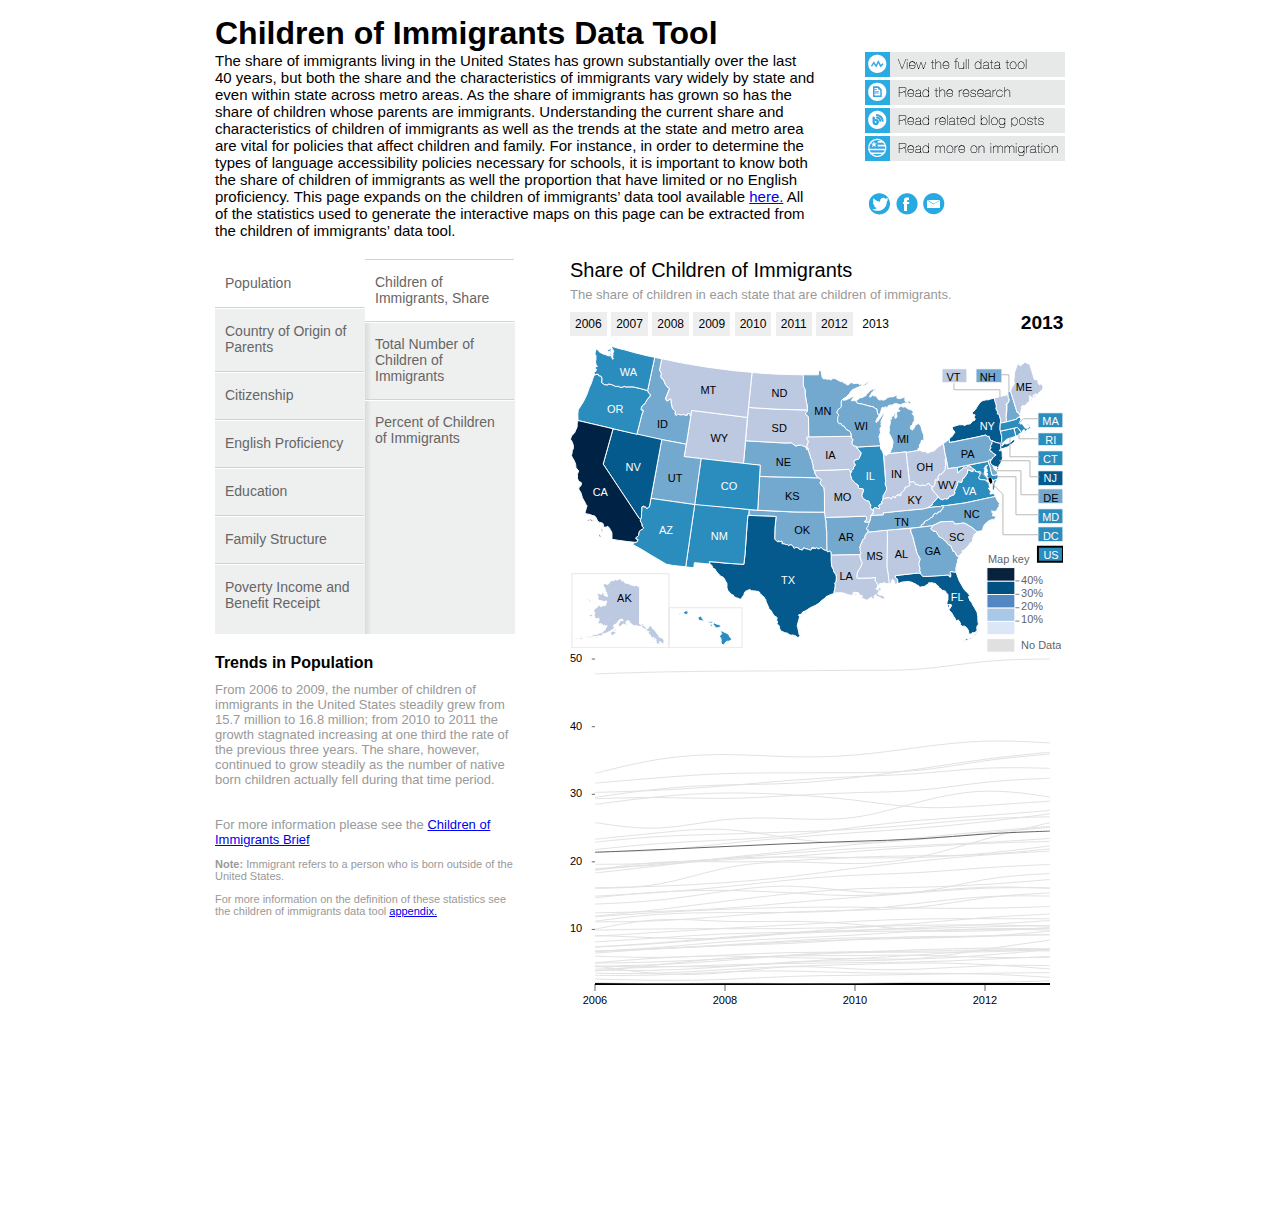
==== coi.html @ 021b53f9 "initial data update to 2013" ====
<!doctype html>
<html class="no-js" lang="en">
<head>
<meta http-equiv="X-UA-Compatible" content="IE=edge,chrome=1">
<meta charset="utf-8">
    <title>Children of Immigrants Interactive Feature </title>
	<link rel="stylesheet" type="text/css" href="coi.css" />
    <link href="map.css" rel="stylesheet" type="text/css" />

    <script type="text/javascript" src="jquery-1.4.4.min.js"></script>
	<script type="text/javascript" src="d3.js?1.29.1"></script>
	<script type="text/javascript" src="d3.time.js?1.29.1"></script>
	<script type="text/javascript" src="d3.csv.js?1.29.1"></script>
	<script type="text/javascript" src="data.js"></script>
    <script type="text/javascript">
    </script>
    
   <meta name="twitter:card" content="summary">
    <meta name="twitter:site" content="@urbaninstitute">
    <meta name="twitter:creator" content="@urbaninstitute">
    <meta name="twitter:title" content="Children of Immigrants Data Tool">
    <meta name="twitter:description" content="The share of immigrants living in the United States has grown substantially over the last 40 years, but both the share and the characteristics of immigrants vary widely by state and even within state across metro areas. ">
    
    <meta property="og:title" content="Children of Immigrants Data Tool" /> 
    <meta property="og:description" content="The share of immigrants living in the United States has grown substantially over the last 40 years, but both the share and the characteristics of immigrants vary widely by state and even within state across metro areas. " />  
    <meta property="og:url" content="http://datatools.urban.org/features/childrenOfImmigrants/chart/coi.html">
    
  </head>
<body>
<div id="chartPopup" class="popup">
	<table id="popupTable" width="150" border="0" style="border-collapse:collapse;">
  <tr>
    <th width="120" align="left"  valign="bottom" id="currentChartState" scope="col">Massachusets</th>
    <th align="right" valign="bottom"  scope="col"></th>
  </tr>
  <tr>
    <td width="120" align="left" valign="bottom">2006</td>
    <td align="right" id="value06" valign="bottom"><strong></strong></td>
  </tr>
  <tr>
    <td width="120" align="left" valign="bottom">2007</td>
    <td align="right" id="value07" valign="bottom"><strong></strong></td>
  </tr>
  <tr>
    <td width="120" align="left" valign="bottom">2008</td>
    <td align="right" id="value08" valign="bottom"><strong></strong></td>
  </tr>
  <tr>
    <td width="120" align="left" valign="bottom">2009</td>
    <td align="right" id="value09" valign="bottom"><strong></strong></td>
  </tr>
  <tr>
    <td width="120" align="left" valign="bottom">2010</td>
    <td align="right" id="value10" valign="bottom"><strong></strong></td>
  </tr>
  <tr>
    <td width="120" align="left" valign="bottom">2011</td>
    <td align="right" id="value11" valign="bottom"><strong></strong></td>
  </tr>
        <tr>
    <td width="120" align="left" valign="bottom">2012</td>
    <td align="right" id="value12" valign="bottom"><strong></strong></td>
  </tr>
        <tr>
    <td width="120" align="left" valign="bottom">2013</td>
    <td align="right" id="value13" valign="bottom"><strong></strong></td>
  </tr>
</table>
</div>

<div id="mapPopup" class="popup">
	<table id="popupTable" width="150" border="0" style="border-collapse:collapse;">
  <tr>
    <th width="120" align="left"  valign="bottom" id="currentState" scope="col">Massachusets</th>
    <th align="right" valign="bottom" id="currentYear" scope="col">2007</th>
  </tr>
  <tr>
    <td width="120" align="left" id="currentVar" valign="bottom">Share of children of immigrants who are not citizens</td>
    <td align="right" id="currentValue" valign="bottom"><strong>33%</strong></td>
  </tr>
</table>
</div>
<div id="main-wrapper">
    <div id="content">
<!--<a href="http://www.urban.org" target="_blank"><img src="banner.png" width="850" height="95" style="margin:auto 0;"></a>-->
        <h1 >Children of Immigrants Data Tool</h1>
        
        <div id="links">
          <a href="http://datatool.urban.org/charts/datatool/pages.cfm" target="_blank"><div id="viewFull"></div></a>
          <a href="http://www.urban.org/publications/413113.html" target="_blank"><div id="readResearch"></div></a>
            <a href="http://blog.metrotrends.org/tag/immigration/" target="_blank"><div id="readBlogs"></div></a>
          <a href="http://www.urban.org/immigrants/index.cfm?gclid=CILulN3Vz6YCFUeW7QodL3t5Gw" target="_blank"><div id="moreImmigration"></div></a>
        
        <div id="socialShares">
        <table>
        <tr>
        <td width="25px"><a href="http://ctt.ec/eM1cj" target="_blank"><div id="tweetThis"></div></a></td>
        <td width="25px"><a href="https://www.facebook.com/sharer/sharer.php?u=http://urbn.is/1iSnXEf" target="_blank"><div id="facebookThis"></div></a></td>
        <td width="25px"-><a href="mailto:%20?Subject=New Urban Institute research&Body=Hi! I thought you'd be interested in this new feature from the Urban Institute: “Children of Immigrants Data Tool” http://datatools.urban.org/features/childrenOfImmigrants/chart/coi.html#" target="_blank"><div id="emailThis"></div></a></td>
        </tr>
        </table>
    </div>
        
        
        </div>
       
        <div id="textIntro">The share of immigrants living in the United States has grown substantially over the last 40 years, but both the share and the characteristics of immigrants vary widely by state and even within state across metro areas.  As the share of immigrants has grown so has the share of children whose parents are immigrants.  Understanding the current share and characteristics of children of immigrants as well as the trends at the state and metro area are vital for policies that affect children and family.  For instance, in order to determine the types of language accessibility policies necessary for schools, it is important to know both the share of children of immigrants as well the proportion that have limited or no English proficiency.
This page expands on the children of immigrants’ data tool available <a href="http://datatool.urban.org/charts/datatool/pages.cfm" target="_blank"> here.</a> All of the statistics used to generate the interactive maps on this page can be extracted from the children of immigrants’ data tool. 

        </div>

<div id="coi">


<div id="key">

<?xml version="1.0" encoding="utf-8"?>

<!-- Generator: Adobe Illustrator 15.1.0, SVG Export Plug-In . SVG Version: 6.00 Build 0)  -->

<!DOCTYPE svg PUBLIC "-//W3C//DTD SVG 1.1//EN" "http://www.w3.org/Graphics/SVG/1.1/DTD/svg11.dtd">

<svg version="1.1" id="Layer_1" xmlns="http://www.w3.org/2000/svg" xmlns:xlink="http://www.w3.org/1999/xlink" x="0px" y="0px"

	 width="81.167px" height="119.5px" viewBox="0 0 81.167 119.5" enable-background="new 0 0 81.167 119.5" xml:space="preserve">

<g>

	<g>

		<rect x="6.917" y="89.634" fill="#e0e0e0" stroke="#FFFFFF" stroke-miterlimit="10" width="27.971" height="13.525"/>

		<rect x="6.917" y="72.223" fill="#DBE7F6" stroke="#FFFFFF" stroke-miterlimit="10" width="27.971" height="13.525"/>

		<rect x="6.919" y="58.812" fill="#A9C7E6" stroke="#FFFFFF" stroke-miterlimit="10" width="27.969" height="13.525"/>

		<rect x="6.917" y="45.403" fill="#5287C2" stroke="#FFFFFF" stroke-miterlimit="10" width="27.971" height="13.523"/>

		<rect x="6.919" y="31.993" fill="#005181" stroke="#FFFFFF" stroke-miterlimit="10" width="27.969" height="13.524"/>

		<rect x="6.917" y="18.584" fill="#08223D" stroke="#FFFFFF" stroke-miterlimit="10" width="27.973" height="13.524"/>

		<text id="noData" transform="matrix(1 0 0 1 41.0801 100.1612)" fill="#636467" font-family="'ArialMT'" font-size="11">No Data</text>

		<text id="bucket1-2" transform="matrix(1 0 0 1 41.0801 74.1133)" fill="#636467" font-family="'ArialMT'" font-size="11">10%</text>

		<text id="bucket2-3" transform="matrix(1 0 0 1 41.0801 61.0654)" fill="#636467" font-family="'ArialMT'" font-size="11">20%</text>

		<text id="bucket3-4" transform="matrix(1 0 0 1 41.0801 48.0176)" fill="#636467" font-family="'ArialMT'" font-size="11">30%</text>

		<text id="bucket4-5" transform="matrix(1 0 0 1 41.0801 34.9707)" fill="#636467" font-family="'ArialMT'" font-size="11">40%</text>

	</g>

	<line fill="none" stroke="#BABABA" stroke-width="0.5" x1="35.364" y1="31.928" x2="39.397" y2="31.928"/>

	<line fill="none" stroke="#BABABA" stroke-width="0.5" x1="35.364" y1="45.325" x2="39.397" y2="45.325"/>

	<line fill="none" stroke="#BABABA" stroke-width="0.5" x1="35.364" y1="58.723" x2="39.397" y2="58.723"/>

	<line fill="none" stroke="#BABABA" stroke-width="0.5" x1="35.364" y1="72.12" x2="39.397" y2="72.12"/>

	<text transform="matrix(1 0 0 1 7.917 13.75)" fill="#636467" font-family="'ArialMT'" font-size="11">Map key</text>

</g>

</svg>
</div><!-- @end key -->


<div id="leftNav">
</div>

<div id="rightNav">

</div>

<div id="map">
<div id="explainerHead">
	Share of Children of Immigrants
</div>
<div id="explainerText">
	The share of children in each state that are children of immigrants.
</div>
<div id="buttons">
<button type="button" class="years" id="2006">2006</button>
<button type="button" class="years" id="2007">2007</button>
<button type="button" class="years" id="2008">2008</button>
<button type="button" class="years" id="2009">2009</button>
<button type="button" class="years" id="2010">2010</button>
<button type="button" class="years" id="2011">2011</button>
<button type="button" class="years" id="2012">2012</button>
<button type="button" class="years" id="2013">2013</button>

<div id="thisYearText">2006</div>

<!--<button type="button" id="play">Play</button>
<button type="button" id="stop">Stop</button>-->
</div>


<?xml version="1.0" encoding="utf-8"?>

<!-- Generator: Adobe Illustrator 15.1.0, SVG Export Plug-In . SVG Version: 6.00 Build 0)  -->

<!DOCTYPE svg PUBLIC "-//W3C//DTD SVG 1.1//EN" "http://www.w3.org/Graphics/SVG/1.1/DTD/svg11.dtd">

<svg version="1.1"

	 id="svg2" inkscape:output_extension="org.inkscape.output.svg.inkscape" sodipodi:version="0.32" inkscape:version="0.46" sodipodi:docname="United States WIP.svg" xmlns:rdf="http://www.w3.org/1999/02/22-rdf-syntax-ns#" xmlns:inkscape="http://www.inkscape.org/namespaces/inkscape" xmlns:svg="http://www.w3.org/2000/svg" xmlns:sodipodi="http://sodipodi.sourceforge.net/DTD/sodipodi-0.dtd" xmlns:cc="http://creativecommons.org/ns#" xmlns:dc="http://purl.org/dc/elements/1.1/"

	 xmlns="http://www.w3.org/2000/svg" xmlns:xlink="http://www.w3.org/1999/xlink" x="0px" y="0px" width="493.455px"

	 height="302.255px" viewBox="-2.455 347.745 493.455 302.255" enable-background="new -2.455 347.745 493.455 302.255"

	 xml:space="preserve">

<path id="MD" fill="#D3D3D3" stroke="#FFFFFF" class="state" d="M490.5,525.5h-25v-15h25V525.5z M425.694,478.771l-1.049,2.103l-3.477,1.461

	l-0.71-0.28l-1.691-2.187l-0.844,0.423l-2.028-0.254l-1.351-1.772l0.169-1.774l0.844-0.676l-0.844-0.93l-0.592,1.015l-0.253,0.084

	l-0.169-1.857l1.098-0.507l-0.253-2.872l-0.93-0.169l-0.169-0.592l0.676-1.942l0.761-0.845l-0.254-0.507l-1.014,0.845l-1.013,0.676

	c0,0-0.253,0.761-0.253,1.099c0,0.337-0.76,1.182-0.76,1.182l0.676,0.676l0.084,1.099l-0.676,2.786l1.33,2.873l1.497,1.098v0.93

	l0.529,1.098l-0.623,1.098l-1.156-0.169l-1.633-0.507l-2.267,0.032l-3.079-0.708l-0.771-0.93v-1.097l1.355-1.353l0.612-2.082

	l0.774-1.296l-1.451-1.03l-0.712,1.06l-0.653-0.282l-2.926-0.676v-1.521l-2.086-0.887l-0.6-0.803l-0.995-0.928l-1.513-0.761

	l-0.854-0.591l-0.962,0.254l-1.048,0.76l-1.35,1.097l-1.521,0.169l-0.675-0.338l-0.929,1.352l-0.76,0.761l-1.267,0.321l-1.183,1.368

	l-1.098,1.268l-0.169,0.169l-0.507-2.957l-0.59-2.619l19.567-3.944l7.772-1.475l3.922-0.849l0.672,2.298l1.345,3.233l1.006,4.791

	l0.963,3.616l2.687-0.062l3.139-0.629L425.694,478.771z"/>

<rect id="US" x="465.5" y="548.5" fill="#D3D3D3" stroke="#FFFFFF" class="state" width="25" height="15"/>

<defs>

	

	

		<inkscape:perspective  id="perspective64" sodipodi:type="inkscape:persp3d" inkscape:vp_x="0 : 296.5 : 1" inkscape:vp_y="0 : 1000 : 0" inkscape:persp3d-origin="479.5 : 197.66667 : 1" inkscape:vp_z="959 : 296.5 : 1">

		</inkscape:perspective>

</defs>

<path id="HI" fill="#D3D3D3" stroke="#FFFFFF" class="state" d="M106.173,616.5l0.91-1.467l1.062-0.052l0.152,0.229l-0.987,1.29H106.173z

	 M110.952,615.157l2.884,1.214l0.986-0.151l0.759-1.82l-0.304-1.594l-1.972-0.228l-1.896,0.835L110.952,615.157z M125.367,619.861

	l1.745,2.58l1.138-0.152l0.531-0.228l0.683,0.607l1.745-0.077l0.456-0.682l-1.366-0.835l-0.91-1.745l-0.987-1.669l-2.73,1.365

	L125.367,619.861z M134.85,624.034l0.606-0.91l2.201,0.455l0.303-0.228l2.883,0.303l-0.151,0.606l-1.214,0.683l-2.048-0.15

	L134.85,624.034z M137.5,626.461l0.837,1.821l1.405-0.53l0.133-0.76l-0.694-0.986l-1.681-0.15V626.461z M140.615,625.931

	l1.062-1.366l2.2,1.139l2.311,0.53l2.312,1.29v0.911l-1.932,0.834l-2.408,0.455l-1.203-0.682L140.615,625.931z M148.43,633.213

	l0.758-0.606l1.593,0.759l3.565,1.669l1.593,0.985l0.759,1.139l0.911,2.048l1.897,1.215l-0.152,0.606l-1.821,1.518l-1.972,0.683

	l-0.684-0.303l-1.441,0.834l-1.138,1.518l-1.062,1.364l-0.834-0.075l-1.669-1.214l-0.151-2.124l0.304-1.138l-0.759-2.655

	l-0.986-0.835l-0.076-1.213l1.062-0.455l0.986-1.442l0.227-0.455l-0.758-0.834L148.43,633.213z"/>

<path id="AK" fill="#D3D3D3" stroke="#FFFFFF" class="state" d="M67.215,589.099l-0.138,36.591l0.692,0.415l1.317-0.024l0.624-0.58h1.109

	l0.069,1.342l2.98,2.958l0.208,1.132l1.456-0.818l0.277-0.064l0.139-1.312l0.624-0.693l0.485-0.066l0.832-0.625l1.316,0.901

	l0.277,1.249l0.832,0.483l0.485,1.04l1.663,0.762l1.456,2.565l1.178,1.663l0.97,1.178l0.624,1.594l2.148,0.762l2.218,0.902

	l0.416,1.871l0.208,1.316l-0.416,1.455l-0.762,0.97l-0.693-0.347l-0.624-1.316l-1.178-0.623l-0.763-0.486l-0.346,0.348l0.624,1.178

	l0.069,1.595l-0.485,0.207l-0.832-0.832l-0.901-0.555l0.208,0.694l0.555,0.762l-0.346,0.348c0,0-0.346-0.14-0.555-0.417

	c-0.208-0.277-0.901-1.454-0.901-1.454l-0.416-0.972c0,0-0.138,0.555-0.416,0.417s-0.555-0.625-0.555-0.625l0.969-0.831

	l-0.416-0.624V640.5h-0.761l-0.346,1.395l-0.486,0.181l-0.416-1.61l-0.277-1.602l-0.6-0.211l-0.115,2.422v0.484l-0.371-0.553

	l-1.398-2.565l-0.836-0.207l-0.247-1.595l-1.074-1.247l-1.074-0.484v-0.972l1.298-0.554l-0.009-0.139l-1.009,0.277l-1.406-1.039

	l-1.084-1.247l-2.066-1.109l-2.005-1.108l0.283-1.388v-0.692l-0.483,0.692l-1.108,0.486l-1.524-0.031l-2.356-0.584h-2.356h-0.277

	l-2.772-2.014l-0.9-0.314l-1.178-2.583l-1.524,0.096l-1.524,0.601l0.207,1.931l0.486-1.254l0.416,0.137l-0.624,1.869l1.386-1.18

	l0.277,0.693l-1.664,1.871l-0.554-0.139l-0.208-0.832l-0.555-0.346l-0.555,0.483l-1.178-0.762l-1.317,0.901l-0.763,0.901

	l-1.455,0.901l-2.01-0.069l-0.344-0.901l1.459-0.277v-0.555l-0.834-0.277l0.64-1.039l1.194-1.663v-0.762l-0.087-0.347l1.793-0.798

	l0.337,0.727h1.178l-0.554-1.281l-1.595-0.225l-2.148,1.135l-1.04,1.435l-0.762,1.098l-0.485,0.964l-1.802,0.621l-1.317,1.108

	l-0.138,0.691l0.97,0.416l0.346,0.9l-1.178,1.387l-2.772,1.802l-3.326,1.802l-0.901,0.484l-2.287,0.485l-2.287,0.971l0.763,0.554

	l-0.625,0.624l-0.208,0.485l-1.178-0.416l-1.386,0.028l-0.347,0.932H26.05l0.138-1.002l-1.524,0.577l-1.248,0.425l-1.455-0.692

	l-1.248,0.692h-1.386l-0.901,0.697l-0.693,0.419l-0.9-0.103l-1.109-0.467l-0.97,0.286l-0.489,0.419l-0.766-0.479v-0.832l1.39-0.555

	l2.739,0.278l1.889-0.693l0.911-0.901l1.251-0.276l0.765-0.347l1.18,0.069l0.693,0.554l0.417-0.138l0.97-1.179l1.317-0.416

	l1.455-0.277l0.555-0.202l0.277,0.143h0.347l0.554-1.528l1.733-0.593l0.831-1.576l0.97-1.934l0.694-0.62l0.138-1.106l-0.693,0.555

	l-1.456,0.28l-0.277-1.041l-0.555-0.139l-0.416,0.416l-0.069,1.248l-0.624-0.069l-0.624-2.495l-0.555,0.555l-0.485-0.208

	l-0.139-0.832l-1.732,0.069l-0.901,0.485l-1.109-0.138l0.624-0.624l0.208-1.109l-0.277-0.832l0.624-0.415l0.606-0.07l-0.226-0.763

	v-1.87l-0.467-0.343l-0.398,0.697h-2.634l-0.624-0.627l-0.126-1.701L21.5,616.61v-0.415l0.751-0.347l-0.006-0.9l0.447-0.485

	l-0.365-0.207l-0.564,0.207l-0.49-1.179l0.414-2.148l1.939-1.386l1.108-0.692l0.832-1.595l1.178-0.555l1.108,0.485l0.139,1.04

	l1.04-0.14l1.386-1.039l0.693,0.124l0.416,0.121h0.693l0.97-0.4l0.347-1.793c0,0,0.138-1.209,0.416-1.417

	c0.277-0.207,0.416-0.395,0.416-0.395l-0.485-0.823l-1.109,0.352l-1.386,0.349l-0.832-0.207l-1.525-0.762l-2.148-0.068l-1.524-1.595

	l0.208-1.663l0.277-1.038l-0.901-0.764l-0.832-1.593l0.208-0.162l2.911-0.021h0.901l0.416,1h0.277l-0.069-1.171l1.663-0.517

	l1.109,0.019l0.624,0.425l-0.624,0.871l-0.208,0.61l1.178,0.685l2.148,0.759l0.762-0.417l-0.97-1.874l-0.417-1.386l0.417-0.347

	l-1.456-0.832l-0.208-0.484l0.208-0.693l-0.347-1.663l-1.247-2.01l-1.04-1.973l1.248-1.002h1.386l0.762,0.449l1.802,0.015

	l1.594-1.482l0.485-1.297l1.594-1.028l0.693,0.423l1.178-0.275l1.594-0.899l0.485-0.068l0.416,0.348l1.94,0.03l1.179-1.214h0.485

	l1.525,0.938l0.831,0.851l-0.208,0.458l0.277,0.474l0.693-0.7l1.664,0.139l0.138,1.591l0.832,0.622l3.049,0.276l2.703,1.802

	l0.624-0.415l2.217,1.108l0.901-0.277l0.832-0.347l2.079,0.833L67.215,589.099z M17.873,601.503l0.901,2.287l-0.07,0.416

	l-1.247-0.14l-0.763-1.836l-0.763-0.73h-1.039l-0.069-1.005l0.762-0.985l0.485,1.066l0.624,0.638L17.873,601.503z M16.764,615.849

	l1.594,0.347l1.594,0.415l0.347,0.416l-0.693,1.595l-1.317-0.07l-1.455-1.524L16.764,615.849z M7.893,609.5l0.485,1.268l0.485,0.774

	l-0.474,0.387L7.5,610.65v-1.15H7.893z M2.003,641.144l1.455-0.971l1.456-0.416l1.109,0.14l0.208,0.693l0.832,0.207l0.832-0.831

	l-0.139-0.693l1.178-0.277l1.247,1.108l-0.485,0.762l-1.871,0.486l-1.178-0.208l-1.594-0.485l-1.872,0.624l-0.693,0.139

	L2.003,641.144z M23.001,639.203l0.693,0.832l0.901-0.693l-0.624-0.555L23.001,639.203z M24.249,640.727l0.485-1.073l0.901,0.189

	l-0.347,0.884H24.249z M34.366,639.688l0.624,0.764l0.416-0.485l-0.346-0.833L34.366,639.688z M38.109,634.353l0.484,2.494

	l1.249,0.347l2.148-1.247l1.871-1.109l-0.693-1.039l0.208-1.04l-0.901,0.555l-1.248-0.347l0.693-0.484l0.832,0.346l1.664-0.762

	l0.208-0.623l-1.04-0.348l0.346-0.831l-1.178,0.831l-2.009,1.525l-2.08,1.247L38.109,634.353z M56.266,625.829l1.04-0.624

	l-0.416-0.764l-0.763,0.416L56.266,625.829z"/>

<path id="FL" sodipodi:nodetypes="cccccccccccccccccccccccccccccccccccccccccccccccccccccccccccccccccccccccccccccccccccccccccccccccccccccccccccccccccccccccccccccccccccccccccccccc" fill="#D3D3D3" stroke="#FFFFFF" class="state" d="

	M383.681,573.769l1.184,3.823l1.949,5.091l2.787,4.899l1.943,3.293l2.534,2.873l2.112,1.941l0.844,1.521l-0.591,0.677l-0.422,0.676

	l1.52,3.885l1.521,1.521l1.351,2.787l1.858,3.041l2.366,4.308l0.675,3.97l0.253,6.25l0.338,0.93l-0.169,1.773l-1.268,0.676

	l0.17,1.014l-0.339,1.014l0.169,1.268l0.253,1.013l-1.436,1.689l-1.604,0.76l-2.027,0.085l-0.76,0.845l-1.268,0.507l-0.676-0.254

	l-0.591-0.507l-0.169-1.521l-0.422-1.773l-1.774-2.703l-1.857-1.183l-2.027-0.169l-0.422,0.676l-1.604-2.279l-0.338-1.859

	l-1.352-2.111l-0.929-0.592l-0.845,1.099l-0.929-0.169l-1.098-2.618l-1.521-2.027l-1.52-2.787l-1.352-1.604l-1.857-1.943

	l1.098-1.268l1.688-2.871l-0.084-0.845l-2.365-0.507l-0.845,0.338l0.169,0.338l1.352,0.507l-0.761,2.365l-0.422,0.254l-0.929-2.112

	l-0.676-2.533l0.002-1.437l0.931-2.45v-4.983l-1.775-1.941l-0.762-1.605l-2.746-0.676l-1.034-0.338l-0.856-1.352l-1.779-0.845

	l-0.594-1.773l-1.437-0.507l-1.268-1.943l-2.196-0.441l-1.521-0.443h-1.352l-2.111,0.105l-0.085,0.854l0.423,0.428l-0.254,0.55

	l-1.605-0.103l-1.942,1.503l-1.858,0.662h-2.027l-1.689,1.02l-0.168-1.265l-0.845-0.928l-1.521-0.55l-0.845-0.737l-4.224-2.017

	l-3.969-0.925l-2.281,0.341l-3.125,0.255l-3.125,1.1l-1.817,0.32l-0.125-4.206l-1.352-1.014l-0.928-0.93l0.169-1.604l5.321-0.676

	l13.345-1.521l3.547-0.338l2.84,0.146l1.352,2.026l0.76,0.761l4.231,0.269l5.653-0.338l11.24-0.676l2.845-0.352l2.668,0.107

	l0.224,1.52l1.167,0.423l0.123-2.419l-0.799-2.181l0.684-0.752l2.902,0.237L383.681,573.769z M390.236,642.947l1.267-0.338

	l0.676-0.126l0.76-1.225l1.225-0.845l0.676,0.253l0.887,0.168l0.211,0.551l-1.816,0.633l-2.196,0.76l-1.225,0.634L390.236,642.947z

	 M397.289,640.329l0.633,0.55l1.436-1.099l2.788-2.196l1.943-2.026l1.309-3.464l0.507-0.886l0.083-1.774l-0.38,0.253l-0.506,1.478

	l-0.761,2.408l-1.689,2.744l-2.28,2.196l-1.774,1.015L397.289,640.329z"/>

<path id="NH" fill="#D3D3D3" stroke="#FFFFFF" class="state" d="M429.5,384.5h-26v-14h26V384.5z M445.008,419.582l-0.962,1.449l-1.136,0.314

	l-8.771,2.312l-0.506-0.37l0.253-0.93l0.084-2.364l-0.507-0.676l0.35-2.534l0.688-4.814v-4.477v-0.93v-0.591l0.705-0.592

	l1.295-2.645v-2.112l-0.927-1.435l-0.12-2.962l0.046-2.629l0.772-1.014l0.512,0.507l0.34,0.254l0.34-0.845l0.469,0.002l2.405,7.599

	l3.801,12.247l0.169,1.437l2.027,0.592l0.253,1.604l1.329,0.479l-0.569,1.719l-0.455,0.563L445.008,419.582z"/>

<path id="MI" sodipodi:nodetypes="cccccccccccsccccccccccccccccccccccccccccccccccccccccccccccccccccccccccccccccccccccccccccccccccccc" fill="#D3D3D3" stroke="#FFFFFF" class="state" d="

	M351.31,436.928l-1.689-4.308l-1.183-4.73l-1.267-1.689l-1.351-0.928l-0.845,0.591l-2.027,0.929l-1.013,2.619l-1.436,1.941

	l-0.592,0.338l-0.76-0.338c0,0-1.352-0.759-1.267-1.097c0.084-0.338,0.253-2.619,0.253-2.619l1.774-0.676l0.422-1.773l0.338-1.352

	l1.267-0.845l-0.169-5.236l-0.845-1.184l-0.676-0.422l-0.422-1.098l0.422-0.422l0.845,0.169l0.084-0.845l-1.267-1.142l-0.675-1.312

	h-1.352l-2.365-0.993l-2.873-2.007h-1.436l-0.338,0.529l-0.506-0.155l-1.605-1.136l-1.521,0.954l-1.52,1.195l0.168,1.863

	l0.506,0.173l1.099,0.254l0.253,0.424l-1.352,0.423l-1.351,0.169l-0.761,0.93l-0.169,1.098l0.169,0.844l0.169,2.873l-1.735,1.098

	l-0.215-0.084v-2.196l0.553-1.268l0.276-1.267l-0.453-0.422l-1.029,0.422l-0.514,2.196l-1.44,0.591l-0.931,1.014l-0.086,0.507

	l0.337,0.423l-0.434,1.351l-1.28,0.253v0.592l0.519,1.267l-0.542,3.21l-0.821,2.111l0.35,2.449l0.26,0.592l-0.419,1.267

	l-0.167,0.423l-0.168,1.436l1.858,3.125l1.521,3.38l0.76,2.533l-0.422,2.45l-0.507,3.124l-1.267,2.704l-0.169,1.435l-1.703,1.612

	l2.304-0.085l11.19-1.183l3.803-0.515l0.05,0.87l3.58-0.633l5.38-0.786l2.014-0.24l0.072-0.307l0.084-0.761l1.098-1.943l1.045-0.908

	l-0.116-2.639l0.833-0.835l0.57-0.179l0.116-1.858l0.803-1.583l0.549,0.315l0.084,0.338l0.422,0.085l1.014-0.506L351.31,436.928z

	 M290.577,387.199l0.955-1.074l1.135-0.419l2.808-2.03l1.194-0.3l0.239,0.24l-2.688,2.687l-1.732,1.017l-1.075,0.478

	L290.577,387.199z M335.602,403.986l0.337,1.309l1.689,0.084l0.675-0.634c0,0-0.042-0.759-0.211-0.845

	c-0.168-0.083-0.844-0.971-0.844-0.971l-1.14,0.127l-0.844,0.085l-0.169,0.591L335.602,403.986z M283.195,402.433l0.375-0.304

	l1.254-0.423l1.676-1.183v-0.506l0.52-0.338l3.216-0.507l1.312-1.014l2.303-1.099l0.096-0.676l1.019-1.521l0.933-0.423l0.678-0.928

	l1.182-1.183l2.282-1.268l2.45-0.253l0.591,0.591l-0.169,0.507l-1.942,0.507l-0.76,1.605l-1.183,0.421l-0.253,1.268l-1.267,1.689

	l-0.17,1.352l0.422,0.254l0.507-0.592l1.859-1.553l0.675,0.641h1.183l1.689,0.54l0.76,0.609l0.76,1.612l1.436,1.441l2.027-0.084

	l0.76-0.506l0.845,0.677l0.844,0.193l0.676-0.483h0.591l0.845-0.445l2.112-1.828l1.773-0.576l3.463-0.161l2.365-1.011l1.081-0.674

	l0.489,0.087v2.957l0.523,0.169l1.657,0.421l1.081-0.253l3.244-0.844l0.663-0.592l0.832,0.254v3.632l1.634,1.604l0.649,0.338

	l0.661,0.506l-0.683,0.169l-0.425-0.169l-1.945-0.252l-1.099,0.338l-1.183,0.242l-1.69,1.088h-0.929l-3.041-1.003l-2.703-0.08

	l-1.013,1.271l-3.632,0.296l-1.267,0.402l-0.591,1.596l-0.676,0.585l-0.254-0.087l-0.76-1.046l-2.365,1.066h-0.338l-0.591-0.645

	l-0.423,0.185l-1.014,2.329l-0.506,2.138l-1.663,3.67l-0.614-0.534l-0.717-0.535l-1.015-5.375l-1.851-0.715l-1.073-1.193

	l-6.333-1.434l-1.492-0.538l-4.3-1.135l-4.123-0.598L283.195,402.433z"/>

<path id="VT" fill="#D3D3D3" stroke="#FFFFFF" class="state" d="M394.5,384.5h-25v-14h25V384.5z M430.271,424.439l3.885-0.788l-0.53-0.38

	l0.254-0.883l0.084-2.388l-0.507-0.676l0.119-2.903l0.318-4.838l0.163-4.23l-0.685-0.795l0.006-0.584l1.268-0.598l1.854-2.643

	v-2.112l-0.918-1.433l-0.12-2.885l-13.782,3.518l0.431,2.571l1.272,3.379l0.424,2.703l-0.505,2.027l1.412,2.423l0.423,1.099

	l-0.422,1.521l1.52,0.676l0.338,0.169l1.511,5.635l-0.165,2.793L430.271,424.439z"/>

<path id="ME" sodipodi:nodetypes="ccccccccsccccccccccccccccccccccccccccccccccccccccccccccccccccccccccccccccccccccccccccccccsccccc" fill="#D3D3D3" stroke="#FFFFFF" class="state" d="

	M468.858,385.513l0.736,1.099l0.906,1.941v1.015l-0.821,2.448l-0.875,0.338l-1.704,1.439l-2.465,2.707c0,0-0.338,0-0.676,0

	c-0.338,0-0.507-0.932-0.507-0.932l-0.929,0.167l-0.507,0.801l-1.267,0.78l-0.507,0.771l0.845,0.766l-0.253,0.341l-0.287,1.437

	l-1.047-0.083v-0.845l-0.136-0.677l-0.743,0.169l-0.921-1.689l-1.095,0.676l0.678,0.761l0.17,0.592l-0.422,0.675l0.169,1.605

	l0.084,0.844l-0.844,1.352l-1.521,0.254l-0.169,1.521l-2.788,1.605l-0.675,0.252l-0.845-0.759l-1.604,1.857l0.506,1.689l-0.76,0.676

	l-0.084,2.28l-0.588,3.271l-1.286-0.604l-0.253-1.605l-2.027-0.592l-0.17-1.435l-3.8-12.248l-2.455-7.648l0.264-0.062l0.313,0.214

	v-1.351l1.162-2.35l1.59-2.45l1.01-2.11l-0.763-1.268v-3.125l0.291-0.507l0.358-1.437l-0.119-0.76l-0.1-2.533l0.921-2.534

	l1.516-4.601l1.094-2.151h0.676l0.363-0.005v0.59l0.833,1.184l1.09,0.338l0.078-0.423v-0.507l2.535-1.52l1.14-0.93l0.866,0.085

	l3.177,1.266l1.041,0.402l4.756,15.52h3.125l0.422,1.12l0.084,2.616l1.521,1.264h0.422l0.084-0.282l-0.253-0.604L468.858,385.513z

	 M457.921,401.264l0.802-0.802l0.719,0.548l0.295,1.268l-0.887,0.465L457.921,401.264z M461.426,398.181l0.929,0.972

	c0,0,0.676,0.042,0.676-0.126c0-0.169,0.127-1.057,0.127-1.057l0.465-0.422l-0.423-0.93l-1.056,0.38L461.426,398.181z"/>

<path id="RI" fill="#D3D3D3" stroke="#FFFFFF" class="state" d="M490.5,447.5h-25v-13h25V447.5z M444.896,437.287l1.267-1.013l0.591-0.93

	l0.676,0.085l1.567-0.85l-1.404-2.3l-1.728-2.257l-1.145-1.008l-3.276,0.965l1.931,7.813L444.896,437.287z"/>

<path id="NY" fill="#D3D3D3" stroke="#FFFFFF" class="state" d="M420.549,442.94l-0.591-0.507l-1.352-0.083l-1.182-1.015l-0.852-3.202

	l-1.807,0.048l-1.276-1.415l-10.129,2.289l-22.467,4.561l-3.935,0.643l-0.386-3.38l0.747-0.588l0.675-0.592l0.506-0.845l0.93-0.591

	l1.013-0.93l0.253-0.844l1.098-1.437l0.591-0.507l-0.083-0.507l-0.676-1.604l-0.929-0.085l-1.013-3.209l1.521-0.93l2.28-0.76

	l2.112-0.676l1.69-0.254l3.293-0.083l1.014,0.675l0.845,0.084l1.098-0.676l1.352-0.59l2.703-0.254l1.098-0.93l0.929-1.462

	l0.845-0.787h1.098l1.014-0.817l0.084-1.298l-0.76-1.153l-0.079-0.788l0.681-1.127V416.5h-1.109l-0.929-0.395l-0.422-0.578

	l-0.084-1.343l3.041-2.869l0.337-0.42l0.76-1.52l1.521-2.365l1.436-1.942l1.098-1.266l1.262-0.955l1.609-0.65l2.872-0.676

	l1.69,0.084l2.365-0.76l3.953-1.083l0.272,2.603l1.267,3.379l0.422,2.703l-0.507,2.026l1.352,2.365l0.422,1.099l-0.422,1.52

	l1.52,0.676l0.338,0.169l1.604,5.744l-0.28,2.643l-0.254,5.659l0.423,2.873l0.553,1.857l0.891,3.802v4.223l-0.722,1.183l0.895,1.041

	l0.384,0.877l-1.03,0.93l0.161,0.675l0.672-0.169l0.758-0.675l1.182-1.352l0.589-0.338l0.845,0.338l1.183,0.084l4.138-2.027

	l1.521-1.435l0.676-0.761l2.197,0.844l-1.774,1.858l-2.027,1.521l-3.717,2.787l-1.351,0.507l-3.041,1.014l-2.111,0.592l-0.614-0.279

	l-0.127-1.926l0.254-1.437l-0.085-1.099l-1.47-0.888l-2.365-0.507l-2.028-0.591L420.549,442.94z"/>

<path id="PA" sodipodi:nodetypes="cccccccccccccccccccccccccccccccccccccccccccc" fill="#D3D3D3" stroke="#FFFFFF" class="state" d="

	M417.803,461.722l0.683-0.141l1.218-0.655l0.633-1.298l1.159-1.183l2.004-1.604v-0.423l-1.582-0.845l-2.015-1.268l-0.585-1.352

	l-1.476-0.168l-0.104-0.591l-0.433-1.437l1.178-0.592l0.083-1.267l-0.678-0.676l0.341-0.844l1.271-1.605v-1.605l1.152-1.382

	l-0.609-0.353l-1.383-0.101l-1.231-1.014l-0.825-3.196l-1.84,0.053l-1.287-1.412l-9.454,2.193l-22.468,4.561l-4.647,0.761

	l-0.325-3.407l-2.801,2.647l-0.676,0.253l-2.195,1.573l1.521,9.998l1.296,5.084l1.867,10.063l1.708-0.333l6.24-0.785l19.816-4.005

	l7.773-1.475l4.336-0.849l0.14-0.124l1.098-0.845L417.803,461.722z"/>

<path id="NJ" fill="#D3D3D3" stroke="#FFFFFF" class="state" d="M490.5,487.5h-25v-15h25V487.5z M422.057,443.652l2.162,0.721l2.66,0.615

	l1.467,0.914l0.062,1.028l-0.299,1.437l0.2,1.794l-0.032,0.571l-1.098,1.015l-0.592,0.507l0.253,0.252l1.437-0.168l0.59-0.422

	l0.845,1.772l0.084,4.899l0.338,0.591l-0.591,2.872l-1.605,3.379l-1.436,2.112l-0.422,2.612l-1.098,1.346h-0.422l-0.169-1.515

	l0.422-0.547l-0.084-0.78l-2.112-0.348l-2.534-1.188l-1.69-1.521l-0.57-1.174l0.319-1.364l0.126-0.633l0.242-0.838l1.182-0.676

	l0.761-1.435l1.167-1.183l1.881-1.41v-0.422l-1.59-0.845l-2.019-1.268l-0.587-1.351l-1.477-0.169l-0.104-0.591l-0.433-1.437

	l1.177-0.592l0.083-1.266l-0.677-0.676l0.349-0.846l1.278-1.604v-1.605l0.949-1.428L422.057,443.652z"/>

<path id="DE" fill="#D3D3D3" stroke="#FFFFFF" class="state" d="M490.5,505.5h-25v-15h25V505.5z M417.874,464.44l0.452,1.096l1.644,1.5

	l1.014,1.858l0.929,2.449l1.859,1.268l0.506-0.254l1.183,3.859l-3.209,0.617l-2.619,0.084l-0.844-3.294l-1.099-5.067l-1.182-2.957

	l-0.898-2.634l1.152-0.923l0.844-0.244l0.848-0.207l-0.196,0.883l-0.193,1.122L417.874,464.44z"/>

<path id="MD" sodipodi:nodetypes="ccccccccccccccccccccccccccccccccccccccccccccccccccsccccccccccccccccccccccccccccsccc" fill="#D3D3D3" stroke="#FFFFFF" class="state" stroke-width="0.75" d="

	M417.123,480.924l0.591,1.31l0.084,0.93l0.591,0.97c0,0,0.465-0.463,0.465-0.632s-0.38-1.605-0.38-1.605l-0.38-1.225

	L417.123,480.924z"/>

<path id="VA" sodipodi:nodetypes="ccccccccccccccccccccccccccccccccccccccccccccccccccccccccccccccccccccccccccccccccccc" fill="#D3D3D3" stroke="#FFFFFF" class="state" stroke-width="0.75" d="

	M421.207,483.34l-0.075-1.017l3.372-1.332l-0.403,1.682l-1.525,1.975l-0.219,2.396l0.242,1.771l-0.955,2.602l-1.131,1.001

	l-0.768-2.425l0.233-2.848l0.83-2.185L421.207,483.34z M422.953,498.128l-30.396,6.57l-19.555,2.758l-3.49-0.195l-1.351,1.007

	l-3.834,0.114l-4.38,0.512l-5.702,0.844l5.47-2.933l-0.006-1.084l0.793-1.122l5.514-6.009l2.062,2.34l1.977,0.504l1.329-0.596

	l1.168-0.686l1.326,0.702l2.045-0.747l0.98-2.38l1.359,0.283l1.492-1.114l0.94,0.257l1.477-1.92l0.182-1.089l-0.503-0.666

	l0.523-0.976l2.756-6.415l0.322-2.996l0.642-0.272l1.138,1.275l2.057-0.156l1.008-3.957l1.459-0.294l0.549-1.433l1.348-1.226

	l1.448-2.976l0.044-2.647l5.132,1.997c0.356,0.178,0.435-2.638,0.435-2.638l1.909,0.835l0.036,1.534l3.022,0.68l1.114,0.614

	l0.867,1.074l-0.342,1.906l-1.018,1.354l0.057,1.076l0.308,0.968l2.602,0.662l2.326,0.021l1.604,0.501l1.015,0.162l0.374,1.613

	l1.667,0.21l0.454,0.628l-0.229,2.449l0.718,0.576l-0.25,1.009l0.642,0.413l-0.116,0.724l-1.407-0.05l0.046,0.845l1.192,0.806

	l0.063,0.737l0.927,0.933l0.256,1.319l-1.334,0.721l0.822,0.781l3.031-0.881L422.953,498.128z"/>

<path id="WV" sodipodi:nodetypes="ccccccccccccccccccccccccccccccccccccccccscccccccccccccccccccccccccccccccccccccccccc" fill="#D3D3D3" stroke="#FFFFFF" class="state" d="

	M384.396,469.181l0.581,2.584l0.565,3.15l1.114-1.348l1.182-1.605l1.326-0.321l0.76-0.76l0.929-1.352l0.755,0.338l1.521-0.169

	l1.351-1.098l1.049-0.76l0.964-0.254l0.681,0.531l1.903,0.952l1.014,0.93l0.718,0.676l-0.398,2.901l-3.049-1.327l-2.218-0.848

	l-0.052,2.705l-1.436,2.894l-1.322,1.268l-0.623,1.438l-1.381,0.261l-0.469,1.882l-0.545,2.063l-2.074,0.178l-1.214-1.274

	l-0.559,0.292l-0.331,2.858l-0.705,1.847l-2.591,5.724l0.468,0.607l-0.107,0.996l-1.468,2.029l-0.944-0.285l-1.551,1.13

	l-1.328-0.299l-1.044,2.38c0,0-1.704,0.746-2.05,0.714c-0.084-0.007-1.29-0.651-1.29-0.651l-1.221,0.72l-1.259,0.546l-1.957-0.465

	l-0.586-0.61l-1.146-1.579l-1.642-1.038l-0.894-1.894l-2.239-1.812l-0.338-1.182l-1.352-0.761l-0.422-0.845l-0.126-2.745

	l1.141-0.043l1.013-0.422l0.085-1.436l0.845-0.76l0.084-2.619l0.507-2.026l0.675-0.338l0.676,0.591l0.253,0.93l0.929-0.507

	l0.395-0.845l-0.45-0.93v-1.268l0.366-0.676l1.112-1.772l0.641-0.761l1.08,0.254l1.174-0.846l1.524-1.773l1.104-2.026v-2.957v-2.618

	v-2.45l-0.305-1.604l0.651-0.76l0.742-0.676l1.86,10.359l2.437-0.393L384.396,469.181z"/>

<path id="OH" sodipodi:nodetypes="cccccccccccccccccccccccccccccccccccccccccccccccccccccccccccccccc" fill="#D3D3D3" stroke="#FFFFFF" class="state" stroke-width="0.75" d="

	M370.885,445.335l-3.184,2.118l-2.027,1.183l-1.773,1.943l-2.112,2.026l-1.69,0.422l-1.52,0.254l-2.872,1.352l-1.098,0.085

	l-1.774-1.605l-2.703,0.338l-1.351-0.761l-1.244-0.705l-2.557,0.367l-5.321,0.845l-5.855,1.142l0.676,7.645l0.93,7.179l1.351,12.248

	l0.295,2.524l2.154-0.068l1.268-0.422l1.757,0.784l1.082,2.281l2.686-0.009l0.988,1.107l0.92-0.035l1.326-0.7l1.309,0.193

	l2.832,0.253l0.903-1.114l1.226-0.675l1.082-0.356l0.338,1.436l0.93,0.507l1.815,1.226l1.14-0.044l0.697-0.256l0.096-1.443

	l0.828-0.76l0.052-2.505l0.535-2.146l0.679-0.314l0.69,0.601l0.282,0.887l0.898-0.543l0.229-0.763l-0.583-0.995l0.035-1.209

	l0.391-0.56l1.125-1.728l0.549-0.807l1.098,0.253l1.183-0.845l1.605-1.772l1.448-2.133l0.167-2.64l0.253-2.619l-0.092-2.773

	l-0.499-1.512l0.184-0.622l0.942-0.915l-1.196-4.727L370.885,445.335z"/>

<path id="IN" fill="#D3D3D3" stroke="#FFFFFF" class="state" d="M310.405,501.055l0.034-1.494l0.253-2.365l1.183-1.52l0.929-2.027l1.352-2.197

	l-0.254-3.04l-0.929-1.436l-0.169-1.689l0.422-2.872l-0.253-3.632l-0.676-8.362l-0.675-8.023l-0.507-6.124l1.604,0.465l0.76,0.507

	l0.591-0.169l1.098-1.014l1.479-0.845l2.661-0.085l11.486-1.182l2.914-0.279l0.785,8.338l2.222,19.248l0.312,3.016l-0.194,1.183

	l0.642,0.938l0.05,0.718l-1.317,0.836l-1.85,0.81l-1.673,0.288l-0.312,2.543l-2.39,1.731l-1.461,2.095l0.169,0.765l-0.304,0.322

	h-1.738l-0.828-0.367l-1.303,0.899l-1.402,0.904l0.084,1.657l-0.624,0.164l-0.244-0.518l-1.132-0.778l-1.699,0.705l-0.81,1.572

	l-0.752-0.421l-0.76-0.835l-2.333,0.253l-2.922,0.507L310.405,501.055z"/>

<path id="IL" sodipodi:nodetypes="ccccccccccccccccccccccccccccccccccccccccccccccccccccccccccccccccccccccccccccccccccc" fill="#D3D3D3" stroke="#FFFFFF" class="state" d="

	M310.39,501.248l0.016-1.688l0.296-2.427l1.219-1.524l0.975-2.13l1.167-2.087l-0.193-2.744l-1.048-1.851l-0.05-1.749l0.363-2.753

	l-0.431-3.751l-0.557-8.243l-0.675-7.847l-0.482-6.081l-0.142-0.481l-0.423-1.351l-0.675-1.943l-0.844-0.93l-0.761-1.352

	l-0.122-2.866l-23.928,1.357l0.12,1.238l1.194,0.358l0.478,0.598l0.239,0.956l2.03,1.791l0.358,1.194l-0.358,1.792l-0.955,1.912

	l-0.358,1.312l-1.195,0.956l-0.956,0.358l-2.748,0.718l-0.358,0.954l-0.358,1.076l0.358,0.716l0.955,0.837l-0.119,2.15l-1.259,0.836

	l-0.662,0.836v1.433l-0.652,0.24l-0.684,0.596l-0.043,0.718l0.157,1.075l-0.877,0.687l-0.527,1.464l0.244,1.91l1.196,3.823

	l3.823,3.94l2.868,1.912l-0.119,2.27l0.478,0.717l3.345,0.238l1.434,0.717l-0.359,1.912l-1.194,3.104l-0.358,1.674l1.194,2.029

	l3.345,2.748l2.389,0.358l1.075,2.628l1.075,1.673l-0.478,1.553l0.836,2.149l0.955,1.075l0.739-0.46l0.474-1.084l1.157-0.913

	l1.114-0.321l1.359,0.617l1.896,0.719l0.621-0.156l0.104-1.18l-0.672-1.26l0.159-1.242l0.96-0.703l1.579-0.425l0.659-0.239

	l-0.32-0.725l-0.414-1.23l0.749-0.512L310.39,501.248z"/>

<path id="CT" fill="#D3D3D3" stroke="#FFFFFF" class="state" d="M490.5,467.5h-25v-15h25V467.5z M439.303,439.438l-2.703,0.592l-1.436,0.76

	l-0.423-0.338l-1.014,1.099l-1.858,1.689l-2.232,2.041l-1.003-1.01l0.637-1.137l-0.092-4.686l-0.76-3.801l-0.522-1.685l11.091-2.479

	l2.465-0.481l1.921,7.774L439.303,439.438z"/>

<path id="WI" sodipodi:nodetypes="ccccccccccccccccccccccccccccccccccccccccccccccccccccccccccccccccccccccccccccccccccccccccc" fill="#D3D3D3" stroke="#FFFFFF" class="state" d="

	M308.052,447.446l-0.036-1.649l-0.615-2.365l-0.338-3.21l-0.591-1.267l0.506-1.605l0.423-1.52l0.76-1.352l-0.338-1.774l-0.338-1.857

	l0.254-0.929l1.014-1.268l0.084-1.437l-0.422-0.676l0.338-1.351l-0.237-2.18l1.436-2.956l1.521-3.547l0.084-1.183l-0.169-0.507

	l-0.421,0.253l-2.197,3.294l-1.436,2.112l-1.014,0.93l-0.423,1.182l-1.021,0.422l-0.591,1.014l-0.761-0.169l-0.084-0.929

	l0.676-1.267l1.098-2.45l0.928-0.845l0.518-1.231l-1.338-0.993l-1.032-5.417l-1.854-0.701l-1.017-1.206l-6.337-1.422l-1.502-0.528

	l-4.292-1.133l-4.137-0.605l-1.968-2.681l-0.392,0.29l-0.626-0.085l-0.338-0.591l-0.697,0.154l-0.591,0.085l-0.929,0.507

	l-0.507-0.338l0.338-1.015l1.013-1.604l0.592-0.592l-1.013-0.76l-1.098,0.422l-1.521,1.013l-3.886,1.689l-1.52,0.339l-1.52-0.254

	l-0.514-0.459l-1.231,1.481l-0.245,1.434v4.419l-0.472,0.838l-2.684,2.03l-1.164,3.104l0.254,0.12l1.322,1.074l0.029,1.673

	l-1.286,1.672v2.031l0.573,3.146l1.886,1.23h1.792l0.956,1.994l1.791,0.398l2.031,3.064l3.703,2.191l1.075,1.454l0.479,3.893

	l0.358,1.735l1.194,0.839l0.119,0.718l-1.075,1.793l0.12,1.673l1.314,2.03l1.313,0.598l1.553,0.24l0.701,0.72L308.052,447.446z"/>

<path id="NC" sodipodi:nodetypes="cccccccccccccccccccccccccccccccccccccccccccccccccccccccccccscccccccccccccccccccccccccccccccc" fill="#D3D3D3" stroke="#FFFFFF" class="state" d="

	M422.953,498.099l1.09,2.57l1.858,3.378l1.267,1.268l0.337,1.182l-1.267,0.084l0.423,0.338l-0.169,2.196l-1.352,0.677l-0.338,1.098

	l-0.676,1.521l-1.942,0.845l-1.267-0.169l-0.76-0.085l-0.835-0.676L419.5,513v1.5h0.995l0.422,0.191l-1.013,2.809h2.196l0.338,0.834

	l1.183-1.189l0.675-0.256l-1.013,1.967l-1.605,2.645h-0.675l-0.592-0.363l-1.436,0.282l-2.703,1.238l-3.378,2.773l-1.774,2.442

	l-1.013,3.375l-0.253,1.266l-2.449,0.251l-2.849,0.7l-5.197-4.287l-6.588-3.97l-1.52-0.423l-6.588,0.76l-2.234,0.394l-0.845-1.69

	l-1.552-1.106l-8.616,0.254l-3.801,0.422l-4.73,2.365l-3.21,1.353l-11.064,1.351l0.261-2.117l0.929-0.761l1.437-0.338l0.338-1.943

	l2.196-1.437l2.027-0.759l2.196-1.858l2.28-1.099l0.338-1.604l2.027-2.027l0.338-0.084c0,0,0,0.591,0.422,0.591

	s1.013,0.17,1.013,0.17l1.183-1.859l1.098-0.338l1.183,0.169l0.845-1.858l1.52-1.351l0.254-1.099l0.098-1.906l2.234-0.012

	l3.761-0.447l8.233-1.176l7.909-1.091l11.307-2.466l10.441-2.225l5.839-1.257L422.953,498.099z M425.185,515.449l1.352-1.31

	l1.647-1.352l0.802-0.338l0.084-1.056l-0.338-3.21l-0.76-1.225l-0.338-0.972l0.38-0.125l1.436,2.871l0.211,2.321l-0.084,1.774

	l-1.773,0.803l-1.479,1.268l-0.591,0.634L425.185,515.449z"/>

<path id="DC" fill="#D3D3D3" stroke="#FFFFFF" class="state" d="M490.5,543.5h-25v-15h25V543.5z M408.365,474.036l-1.509-1.019l-0.754,1.057

	l0.644,0.358l0.971,0.953L408.365,474.036z"/>

<path id="MA" fill="#D3D3D3" stroke="#FFFFFF" class="state" d="M490.5,429.5h-25v-15h25V429.5z M456.488,435.146l2.031-0.06l0.657-0.238

	l-0.538-1.196l-0.537-0.059l-0.24,0.896l-1.134,0.359L456.488,435.146z M452.427,435.742l1.136-0.537l1.254-0.233l-0.956-0.472

	h-0.836l-1.194,1.068L452.427,435.742z M430.101,424.453l-2.241,0.463l-0.338,5.532l0.348,2.492l10.803-2.399l2.66-0.549l3.414-0.98

	l1.082,0.947l1.774,2.28l1.436,2.365l1.08-0.522l-0.254-1.183l0.423-0.761l1.521-0.76l0.422,1.604l0.142,0.93l-0.871,0.761v0.507

	l0.618-0.761l1.829-2.365l1.928-1.014l2.147-0.76l-0.194-1.267l-0.519-1.521l-1.021-1.267l-0.932-0.423l-1.099,0.085l-0.254,0.253

	l0.506,0.676l0.76-0.422l1.098,0.845l0.422,1.436l-0.929,0.93l-1.182,0.507l-1.859-0.253l-2.027-3.068l-1.182-1.291h-0.929

	l-0.592,0.365l-1.014-1.383l0.17-0.775l1.267-2.709l-1.51-2.31l-1.952,0.867l-1,1.459l-1.182,0.338l-9.22,2.425L430.101,424.453z"/>

<path id="TN" sodipodi:nodetypes="ccccccccccccccccccccccccccccccsccccccccccccc" fill="#D3D3D3" stroke="#FFFFFF" class="state" stroke-width="0.75" d="

	M350.692,510.606l-27.113,2.619l-8.234,0.929l-2.415,0.268l-2.021-0.014l-0.116,2.142l-4.277,0.138l-3.632,0.338l-4.228-0.064

	l-0.738,3.695l-0.887,2.864l-1.72,1.437l-0.705,2.289l-0.168,1.352l-2.112,1.183l0.761,1.857l-0.507,2.281l-0.505,0.412

	l56.511-5.438l0.21-2.066l0.947-0.779l1.48-0.392l0.351-1.941l2.141-1.414l2.115-0.779l2.134-1.865l2.317-1.06l0.273-1.603

	l2.123-2.081l0.288-0.06c0,0,0.017,0.591,0.439,0.591s1.014,0.186,1.014,0.186l1.182-1.875l1.082-0.338l1.189,0.154l0.835-1.846

	l1.543-1.381l0.22-1.014l0.161-1.939l-1.121-0.104l-1.359,1.061l-3.654,0.016l-9.593,1.247L350.692,510.606z"/>

<path id="AR" sodipodi:nodetypes="cccccccccccccccccccccccccccccccccccccccc" fill="#D3D3D3" stroke="#FFFFFF" class="state" d="M296.954,523.563

	l-2.08,0.374l-2.671-0.331l0.22-0.837l1.557-1.341l0.493-1.91l-0.955-1.553l-40.912,1.314l0.895,3.583v4.3l0.657,5.733l0.091,19.769

	l1.179,1.017l1.545-0.717l1.43,0.597l0.354,3.435l29.06-0.596l0.598-1.093l-0.149-1.854l-0.954-1.553l0.835-0.776l-0.836-1.313

	l0.358-1.311l0.714-2.929l1.316-1.078l-0.358-1.193l1.911-2.807l1.434-0.715l-0.06-0.78l-0.18-0.953l1.493-2.926l1.255-0.656

	l0.201-1.791l0.925-0.649l-1.642-0.253l-0.701-2.095l1.465-1.242l0.288-1.056l0.668-2.113L296.954,523.563z"/>

<path id="MO" sodipodi:nodetypes="cccccccccccccccccccccccccccccccccccccccccccccccccccccccccccc" fill="#D3D3D3" stroke="#FFFFFF" class="state" d="

	M278.466,473.959l-1.316-1.612l-0.597-1.194l-33.626,1.253l-1.194,0.06l0.658,1.314l-0.12,1.194l1.314,2.032l1.613,2.148

	l1.612,1.435l1.019,0.118l0.672,0.479v1.554l-0.845,0.836l-0.185,1.194l1.104,1.791l1.326,1.554l1.322,0.956l0.72,6.091

	l0.167,18.847l0.119,2.449l0.239,2.813l11.722-0.453l12.125-0.359l10.871-0.418l6.089-0.12l1.134,1.79l-0.357,1.728l-1.613,1.257

	l-0.299,0.959l2.81,0.238l2.035-0.357l0.897-2.871l0.34-3.06l1.096-1.335l1.357-0.776l0.026-1.595l0.531-1.011l-0.885-1.33

	l-0.695,0.516l-1.042-1.164l-0.671-2.486l0.418-1.315l-1.016-1.791l-0.956-2.392l-2.508-0.418l-3.641-2.925l-0.898-2.149

	l0.417-1.672l1.076-3.165l0.24-1.497l-1.018-0.539l-3.582-0.416l-0.537-0.895l-0.059-2.21l-2.867-1.793l-3.645-4.06l-1.194-3.823

	l-0.12-2.208L278.466,473.959z"/>

<path id="GA" sodipodi:nodetypes="ccccccccccccccccccccccccccccccccccccccccccccccccccccccccccccccccccccccc" fill="#D3D3D3" stroke="#FFFFFF" class="state" d="

	M338.5,530.094v1.141l-0.189,1.099l0.2,1.772l1.705,4.139l1.233,5.152l0.743,3.21l0.836,2.533l0.755,3.634l1.096,3.293l1.35,1.774

	l0.253,1.772l1.013,0.423l0.084,1.099l-0.929,2.534l-0.253,1.688l-0.084,1.014l0.845,2.281l0.168,2.787l-0.421,1.267l0.337,0.423

	l0.761,0.423l0.107,1.681l1.167,1.75l1.176,1.13l4.139,0.084l5.652-0.338l11.24-0.676l2.845-0.353l2.391,0.015l0.085,1.521

	l1.352,0.423l0.169-2.281l-0.845-2.364l0.591-0.845l3.041,0.423l2.6,0.165l-0.405-3.291l1.182-5.237l0.76-2.195l-0.253-1.352

	l1.742-3.262l-0.267-0.707l-1,0.368l-1.352-0.676l-0.337-1.098l-0.675-1.858l-1.183-1.098l-1.352-0.338l-0.844-2.534l-1.528-3.31

	l-2.196-1.014l-1.098-1.014l-0.676-1.353l-1.098-1.014l-1.183-0.675l-1.182-1.521l-1.605-1.183l-2.365-0.93l-0.253-0.759

	l-1.267-1.521l-0.254-0.761l-1.774-2.598l-1.839,0.052l-1.961-1.23l-0.742-0.676l-0.169-0.929l0.456-1.014l1.163-0.58l-0.057-1.096

	L338.5,530.094z"/>

<path id="SC" sodipodi:nodetypes="cccccccccccccccccccccccccccccccccccccccccccccccccccccc" fill="#D3D3D3" stroke="#FFFFFF" class="state" stroke-width="0.75" d="

	M386.359,557.583l-0.928,0.507l-1.351-0.676l-0.338-1.099l-0.676-1.857l-1.183-1.099l-1.352-0.338l-0.845-2.534l-1.436-3.124

	l-2.196-1.015l-1.098-1.014l-0.676-1.352l-1.098-1.013l-1.183-0.676l-1.182-1.521l-1.605-1.183l-2.365-0.929l-0.253-0.761

	l-1.267-1.52l-0.253-0.761l-1.773-2.702l-1.774,0.084l-2.111-1.267l-0.676-0.676l-0.169-0.93l0.422-1.014l1.183-0.506l-0.267-1.197

	l3.014-1.221l4.763-2.397l4.062-0.423l8.419-0.22l1.378,0.98l0.877,1.755l2.248-0.319l6.588-0.76l1.52,0.422l6.588,3.97l5.282,4.243

	l-2.833,2.853l-1.351,3.209l-0.253,3.295l-0.845,0.423l-0.591,1.435l-1.267,0.338l-1.098,1.859l-1.436,1.436l-1.182,1.773

	l-0.845,0.422l-1.858,1.774l-1.521,0.085l0.507,1.689l-2.618,2.871L386.359,557.583z"/>

<path id="KY" sodipodi:nodetypes="ccccccccccccccccccccccccccccccccccccccccccccccccccccccccccccccccccccccccccccccccccccccc" fill="#D3D3D3" stroke="#FFFFFF" class="state" stroke-width="0.75" d="

	M366.009,498.599l-1.198,1.254l-1.87,2.087l-2.573,2.856l-0.635,0.896l-0.033,1.098l-2.288,1.131l-2.957,1.774l-3.778,0.939

	l-27.1,2.56l-8.234,0.93l-2.415,0.267l-2.021-0.013l-0.118,2.204l-4.273,0.075l-3.632,0.338l-4.174-0.031l0.631-0.689l1.307-0.806

	l0.119-1.672l0.478-0.955l-0.839-1.327l0.418-0.997l1.183-0.928l1.098-0.338l1.436,0.675l1.858,0.676l0.591-0.169l0.084-1.182

	l-0.676-1.268l0.169-1.183l1.013-0.76l1.352-0.339l0.845-0.338l-0.422-0.928l-0.338-1.014l0.788-0.521

	c0.002-0.019,0.655-1.84,0.647-1.91l1.596-0.773l2.779-0.507l2.348-0.252l0.728,0.849l0.798,0.456l0.832-1.624l1.665-0.671

	l1.152,0.775l0.214,0.522l0.613-0.138l-0.084-1.543l1.636-0.914l1.123-0.561l0.799,0.867l1.733-0.022l0.307-0.821l-0.192-1.184

	l1.359-2.088l2.495-1.797l0.369-2.526l1.528-0.238l1.981-0.86l1.276-0.891l-0.104-0.818l-0.597-0.761l0.296-1.564l2.186-0.062

	l1.202-0.39l1.749,0.747l1.073,2.28l2.682,0.005l1.072,1.153l0.844-0.076l1.359-0.667l2.737,0.299l1.345,0.114l0.882-1.074

	l1.368-0.745l0.983-0.37l0.338,1.482l1.067,0.553l1.38,1.088l0.062,2.965l0.422,0.821l1.353,0.812l0.403,1.199l2.174,1.796

	l0.943,1.893L366.009,498.599z"/>

<path id="AL" sodipodi:nodetypes="cccccccccccccccccccccccccccccccccccccccccccccccc" fill="#D3D3D3" stroke="#FFFFFF" class="state" d="

	M316.537,585.5l-0.779-7.791l-1.436-9.951l0.085-7.426l0.422-16.257l-0.084-8.721l0.086-3.362l23.243-1.896l-0.077,1.14l0.084,1.095

	l0.338,1.773l1.774,4.139l1.267,5.152l0.76,3.21l0.845,2.533l0.76,3.632l1.098,3.295l1.352,1.773l0.253,1.773l1.014,0.423

	l0.084,1.098l-0.929,2.534l-0.252,1.689l-0.085,1.014l0.845,2.28l0.168,2.787l-0.422,1.268l0.337,0.423l0.76,0.421l0.171,1.51

	l-2.925-0.185l-3.548,0.338l-13.345,1.521l-5.439,0.735l-0.116,1.502l0.93,0.93l1.351,1.014l0.304,4.146l-2.896,1.345l-1.453-0.169

	l1.418-1.014v-0.507l-1.588-3.124l-1.174-0.339l-0.755,2.28l-0.674,1.744l-0.336,0.225H316.537z"/>

<path id="LA" sodipodi:nodetypes="ccccccccccccccccccccccccccccccccccccccccccccscccccccccccccccccccccccccccccsccccccccccccccccccccccccccccc" fill="#D3D3D3" stroke="#FFFFFF" class="state" d="

	M304.343,584.228l-1.716-1.654l0.527-2.874l-0.346-0.466l-4.839,0.526l-13.077,0.239l-0.358-1.251l0.478-4.418l1.732-3.107

	l2.628-4.54l-0.299-1.253l0.657-0.356l0.239-1.021l-1.194-1.073l-0.058-1.015l-0.957-2.271l-0.077-3.311l-28.984,0.482l0.015,5.002

	l0.358,4.896l0.358,2.032l1.315,2.149l0.477,2.628l2.27,2.866l0.119,1.673l0.359,0.358l-0.359,4.42l-1.552,2.627l0.835,1.076

	l-0.358,1.312l-0.358,3.823l-0.716,1.672l0.064,1.891l2.449-0.794l6.329,0.107l5.406,1.858l3.379,0.592l1.942-0.761l1.689,0.592

	l1.69,0.507l0.422-1.099l-1.689-0.591l-1.352,0.253l-1.436-0.845c0,0,0.084-0.676,0.422-0.761c0.338-0.084,1.604-0.507,1.604-0.507

	l0.93,0.761l0.929-0.507l1.689,0.338l0.76,1.268l0.169,1.183l2.365,0.169l0.929,0.928l-0.422,0.845l-0.676,0.423l0.845,0.845

	l4.392,1.858l1.858-0.676l0.507-1.267l1.351-0.339l0.929-0.76l0.676,0.507l0.423,1.521l-1.183,0.422l0.338,0.338l1.774-0.676

	l1.183-1.773l0.422-0.254l-1.098-0.169l0.422-0.845l-0.084-0.759l1.098-0.254l0.591-0.676l0.338,0.421c0,0-0.084,1.605,0.338,1.605

	s2.196,0.338,2.196,0.338l2.112,1.048l0.507,0.793h1.521l0.7,0.475l1.291-1.64V598.5h-0.893l-1.774-1.398l-3.041-0.402l-1.689-1.174

	l0.591-1.432l1.183,0.172l0.318-0.337l-0.695-0.506V592.5h1.222l0.929-1.27l-0.675-0.846l-0.169-1.353l-0.76,0.126l-1.014,1.118

	l-0.338,1.361l-1.604-0.331l-0.507-0.928l0.929-1.012l0.994-1.799l-0.554-1.26L304.343,584.228z"/>

<path id="MS" sodipodi:nodetypes="ccccccccccccccccccccccccccccccccccccccccccccccccccc" fill="#D3D3D3" stroke="#FFFFFF" class="state" d="

	M316.669,584.584l-0.133,0.916h-2.703l-0.76-0.682l-1.098-0.299l-3.548,0.948l-0.929-0.456l-1.352,2.18l-0.576,0.398l-0.586-1.304

	l-0.598-2.031l-1.792-1.675l0.598-2.897l-0.358-0.478l-0.956,0.119l-4.136,0.457l-12.826,0.195l-0.402-1.164l0.457-4.376

	l1.628-2.965l2.731-4.777l-0.232-1.271l0.646-0.343l0.228-1.004l-1.211-1.085l-0.06-1.119l-0.96-2.154l-0.057-3.115l0.694-1.296

	l-0.118-1.784l-0.924-1.61l0.797-0.775l-0.82-1.306l0.238-0.863l0.825-3.411l1.299-1.063l-0.335-1.236l1.911-2.77l1.479-0.709

	l-0.116-0.876l-0.15-0.878l1.503-2.909l1.226-0.643l0.08-0.468l19.51-2.026l0.097,3.282l0.084,8.699l-0.422,16.218l-0.084,7.349

	l1.436,9.927L316.669,584.584z"/>

<path id="IA" sodipodi:nodetypes="ccccccccccccccccccccccccccccccccccccccccccccccccccccccc" fill="#D3D3D3" stroke="#FFFFFF" class="state" d="

	M284.083,448.604l0.139,1.456l1.162,0.3l0.499,0.642l0.261,0.969l1.982,1.755l0.358,1.25l-0.353,1.789l-0.827,1.688l-0.417,1.433

	l-1.135,0.837l-0.896,0.299l-2.915,0.973l-0.727,2.01l0.38,0.718l0.962,0.878l-0.148,2.109l-0.921,0.803l-0.403,0.859l0.066,1.45

	l-0.985,0.24l-0.85,0.576l-0.146,0.707l0.146,1.105l-0.81,0.583l-1.291-1.638l-0.659-1.279l-34.346,1.313l-0.48,0.086l-1.072-2.358

	l-0.12-3.465l-0.836-2.15l-0.358-2.747l-1.194-1.912l-0.478-2.507l-1.434-3.942l-0.597-2.807l-0.716-1.136l-0.836-1.433l1.021-2.531

	l0.717-2.986l-1.434-1.075l-0.239-1.542l0.479-1.424h0.896l43.185-0.553l0.436,2.239l1.177,0.843l0.134,0.757l-1.061,1.778

	l0.1,1.678l1.314,1.985l1.32,0.679l1.609,0.262L284.083,448.604z"/>

<path id="MN" sodipodi:nodetypes="ccccccccccccccccccccccccccccccccccccccccccccccccccccccccccccccccccccccccccccccccccccccccccc" fill="#D3D3D3" stroke="#FFFFFF" class="state" d="

	M234.995,411.634l-0.239-4.421l-0.956-3.821l-0.955-7.049l-0.24-5.136l-1.112-1.792l-0.993-2.627v-5.376l0.515-2.031l-0.874-2.849

	l15.784,0.02l0.188-4.308l0.347-0.085l1.188,0.254l1.016,0.423l0.423,2.871l0.761,3.579l0.845,1.214h2.534l0.573,0.391l3.7-0.2v0.81

	h1.725l0.169-0.53l0.591-0.521l1.182-0.396l0.676,0.447h1.52l2.028,1.445l2.787,1.316l1.268,0.275l0.253-0.493l0.76-0.248

	l0.253,1.524l1.351,0.676l0.507-0.253l0.93,0.086v1.098l0.844,0.573h1.605l0.844-0.455l1.689-1.707l1.352-0.26l0.422,0.837

	l0.254,0.585h0.507l0.506-0.336l4.646-0.219l0.929,1.555h0.338l0.373-0.473l2.319-0.146l-0.319,1.214l-2.059,0.972l-4.83,2.128

	l-2.495,1.052l-1.605,1.353l-1.267,1.858l-1.182,2.028l-0.93,0.422l-2.365,2.619l-0.676,0.083l-2.261,1.441l-1.287,1.675

	l-0.12,1.668l0.05,4.202l-0.719,0.882l-2.655,1.965l-1.165,3.126l1.5,1.167l0.356,1.686l-0.97,1.692l0.089,1.958l0.193,3.188

	l1.582,1.24h1.74l0.988,1.965l1.766,0.428l2.016,3.044l3.703,2.193l1.12,1.523l0.35,3.375l-42.431,0.602l-0.177-18.638l-0.239-1.552

	l-2.441-1.79l-0.889-0.956v-0.836l1.367-0.836l0.862-0.717L234.995,411.634z"/>

<path id="OK" sodipodi:nodetypes="ccccccccccccccccccccccccccccccccccccccccccccccccccccccccccccccc" fill="#D3D3D3" stroke="#FFFFFF" class="state" d="

	M185.414,511.948l-8.717-0.666l-0.46,5.723l10.693,0.605l16.749,0.68l-1.22,12.759l-0.239,9.317l0.12,0.836l2.27,1.911l1.075,0.598

	l0.358-0.12l0.358-1.061l0.716,0.97h1.384v-0.745l1.279,0.716l-0.316,2.032l2.112,0.118l1.294,0.599l2.141,0.357l1.309,0.956

	l1.191-1.075l1.791,0.305l1.313,1.737H220.5v1.303l1.49,0.357l1.343-1.105l1.103,0.445h1.315l0.478,1.227l3.292,1.042l0.717-0.238

	l0.956-2.03h0.597l0.598,0.934l2.15,0.288l1.911,0.679l1.552,0.463l0.956-0.766l0.358-1.598h2.27l1.075,0.776l1.434-0.776h0.597

	l0.359,1h2.15l0.835-1.18l0.956,0.188l1.075,1.287l1.673,0.943l1.672,0.472l1.015,0.58l-0.203-19.446l-0.717-5.735l-0.084-4.635

	l-0.751-3.417l-0.407-3.751l-0.036-1.993l-6.341,0.166l-24.248-0.239l-23.531-1.074L185.414,511.948z"/>

<path id="TX" sodipodi:nodetypes="ccccccccccccccccccccccccccccccccccccccccccccccccccccccccccccccccccccccccccccccccccccccccccccccccccccccccccccccccccccccccccccccccccccccccccccccccccccccccccccccccccccccccccccccccccccccccccc" fill="#D3D3D3" stroke="#FFFFFF" class="state" d="

	M175.55,517.043l11.856,0.567l16.246,0.598l-1.22,12.256l-0.155,9.484l0.036,1.088l2.27,1.994l1.037,0.757l0.619-0.293l0.195-0.949

	l0.78,0.941l1.287,0.023v-0.756l0.688,0.505l0.503,0.214l-0.234,2.073l2.113,0.049l1.517,0.626l2.06,0.274l1.242,1.086l1.109-1.085

	l1.945,0.321l1.159,1.686l0.562,0.167l-0.084,1.027l1.157,0.414l1.217-1.074l1.114,0.322l1.165,0.018l0.487,1.272l3.307,1.104

	l0.833-0.234l0.779-2.02h0.178l0.473-0.123l0.642,1l2.054,0.307l1.744,0.566l1.789,0.613l0.962-0.514l0.373-1.316l2.327,0.021

	l0.945,0.486l1.463-1.101l0.576,0.122l0.444,0.938h2.119l0.794-1.158l0.975,0.162l1.017,1.23l1.839,1.055l1.494,0.418l0.791,0.414

	l1.278,1.042l1.589-0.694l1.407,0.594l0.294,3.19l-0.021,5.069l0.358,4.981l0.367,1.884l1.398,2.309l0.469,2.587l2.203,2.894

	l0.102,1.644l0.391,0.41l-0.382,4.379l-1.501,2.616l0.801,1.125l-0.329,1.222l-0.35,3.868l-0.786,1.744l0.154,1.83l-2.959,0.828

	l-5.152,2.364l-0.507,1.014l-1.351,1.014l-1.098,0.761l-0.676,0.422l-2.957,2.787l-1.436,1.098l-2.788,1.69l-2.956,1.266

	l-3.293,1.774l-0.929,0.76l-3.041,1.859l-1.773,0.338l-2.028,2.871l-2.112,0.169l-0.506,1.014l1.183,1.014l-0.76,2.871l-0.676,2.366

	l-0.59,2.026l-0.423,2.365l0.423,1.268l0.929,3.632l0.507,3.209l0.929,1.437l-0.507,0.76l-1.605,1.014l-2.956-2.027l-2.872-0.592

	l-0.675,0.254l-1.689-0.338l-2.196-1.605l-2.703-0.59l-3.97-1.774l-1.098-2.027l-0.676-3.378l-1.689-1.015l-0.338-1.182l0.338-0.339

	l0.168-1.772l-0.675-0.338l-0.338-0.507l0.676-2.281l-0.845-1.182l-1.689-0.676l-1.773-2.281l-1.858-3.463l-2.196-1.352l0.084-1.014

	l-2.787-6.42l-0.422-2.195l-0.93-1.014l-0.084-0.76l-3.251-2.787l-1.479-1.605v-0.591l-1.225-1.099l-3.484-0.592l-3.853-0.338

	l-1.589-1.182l-2.357,0.93l-1.854,0.759l-1.181,1.69l-0.505,1.942l-2.28,3.21l-1.267,1.267l-1.352-0.507l-0.93-0.591l-1.555-0.338

	l-2.569-1.184v-0.338l-0.387-1.013l-2.432-1.098l-3.441-4.055l-0.739-2.449v-4.224l-1.997-3.378l-0.408-1.437l-0.922-0.507

	l-0.629-1.098l-2.638-1.099l-0.685-0.844l-3.721-4.14l-0.678-1.688l-2.452-1.183l-0.76-2.281l-1.353-1.52l-1.014-0.253l-0.339-2.445

	l4.181,0.358l15.17,1.434l15.17,0.836l1.167-10.168l2.031-29.026l0.836-9.795l0.716,0.016 M227.917,637.022l-0.295-3.716

	l-1.436-3.76l-0.296-3.674l0.802-4.308l1.732-3.589l1.816-2.83l1.647-1.857l0.337,0.125l-2.492,3.464l-2.281,3.421l-1.055,3.464

	l-0.169,2.702l0.464,3.209l1.352,3.759l0.253,2.703l0.085,0.76L227.917,637.022z"/>

<path id="NM" sodipodi:nodetypes="ccccccccccccccc" fill="#D3D3D3" stroke="#FFFFFF" class="state" stroke-width="0.75" d="M137.246,565.863

	l-0.406-2.481l4.517,0.274l15.764,1.54l14.247,0.883l1.158-9.774l2.015-29.194l0.908-10.131l0.821,0.068l0.431-5.833l-54.341-5.557

	l-9.142,62.924l8.078,1.04l0.675-5.237L137.246,565.863z"/>

<path id="KS" sodipodi:nodetypes="ccccccccccccccccccccc" fill="#D3D3D3" stroke="#FFFFFF" class="state" d="M252.05,513.808l-6.593,0.106

	l-24.081-0.238l-23.28-1.076l-12.868-0.656l2.034-33.749l11.538,0.352l21.05,0.438l23.147,0.516h2.663l1.142,1.131l1.054-0.011

	l0.856,0.528l-0.033,1.573l-0.955,0.902l-0.174,1.166l0.964,1.776l1.542,1.671l1.216,0.843l0.679,5.873L252.05,513.808z"/>

<path id="NE" sodipodi:nodetypes="ccccccccccccccccccccccccccccccccccccc" fill="#D3D3D3" stroke="#FFFFFF" class="state" d="M240.668,470.086

	l1.688,3.668l-0.067,1.203l1.807,2.883l1.42,1.66h-2.638l-22.718-0.504l-21.31-0.47l-11.627-0.414l0.561-11.145l-16.885-1.526

	l2.27-22.995l8.123,0.537l10.511,0.599l9.318,0.595l12.422,0.598l5.615-0.238l1.075,1.194l2.509,1.553l0.597,0.479l2.27-0.717

	l2.031-0.238l1.434-0.12l0.955,0.717l2.12,0.836l1.553,0.836l0.239,1.093l0.478,1.332h0.956l0.417-0.232l0.467,2.318l1.525,4.359

	l0.299,1.93l1.319,1.958l0.297,2.664l0.84,2.21L240.668,470.086z"/>

<path id="SD" sodipodi:nodetypes="ccccccccccccccccccccccccccccccccccccc" fill="#D3D3D3" stroke="#FFFFFF" class="state" stroke-width="0.75" d="

	M235.626,450.924l-0.025-0.303l-1.513-2.533l0.972-2.461l0.779-3.075l-1.453-1.087l-0.201-1.434l0.414-1.335l1.666,0.009

	l-0.064-2.616l-0.174-15.766l-0.322-1.968l-2.128-1.741l-0.514-0.875l-0.033-0.841l1.057-0.8l0.801-0.87l0.128-1.388l-30.438-0.836

	l-28.632-1.803l-2.782,33.277l7.623,0.472l10.423,0.631l9.27,0.484l12.423,0.682l6.261-0.223l1.027,1.174l2.714,1.7l0.399,0.377

	l2.373-0.759l3.417-0.321l0.875,0.698l2.197,0.834l1.539,0.854l0.208,0.775l0.544,1.171L235.626,450.924z"/>

<path id="ND" sodipodi:nodetypes="ccccccccccccccccc" fill="#D3D3D3" stroke="#FFFFFF" class="state" stroke-width="0.75" d="M235.03,411.683

	l-0.321-4.407l-0.876-3.561l-0.988-6.806l-0.239-5.74l-0.909-1.607l-0.917-2.714l0.016-5.457l0.326-1.997l-0.958-2.857

	l-14.965-0.295l-9.713-0.338l-13.852-0.676l-11.989-1.115l-3.654,35.099l28.701,1.747L235.03,411.683z"/>

<path id="WY" sodipodi:nodetypes="ccccc" fill="#D3D3D3" stroke="#FFFFFF" class="state" stroke-width="0.75" d="M174.981,419.185l-55.771-7.031

	l-7.358,46.217l59.179,7.098L174.981,419.185z"/>

<path id="MT" sodipodi:nodetypes="ccccccccccccccccccccccccccccccccccccccccccccccc" fill="#D3D3D3" stroke="#FFFFFF" class="state" d="

	M179.596,374.09l-16.026-1.466l-15.288-1.858l-15.288-2.112l-16.893-2.787l-9.629-1.774l-17.097-3.621l-2.341,11.152l1.792,3.942

	l-0.717,2.389l0.956,2.391l1.672,0.716l2.414,5.627l1.408,1.659l0.239,0.598l1.792,0.597l0.426,1.076l-3.517,9.197v1.314l0.94,1.371

	h0.478l2.508-1.403l0.358-0.521l0.836,0.397l-0.119,2.765l1.433,6.58l1.553,1.318l0.478,0.36l0.956,1.195l-0.239,1.793l0.359,1.792

	l0.597,0.697l1.194-0.974h1.434l1.672,0.656l1.314-0.656h2.15l1.911,0.794l1.433-0.259l0.239-1.562l1.553-0.364l0.716,0.716

	l0.239,1.67l0.745,0.435l0.986-5.765l55.772,7.017L179.596,374.09z"/>

<path id="CO" sodipodi:nodetypes="ccccc" fill="#D3D3D3" stroke="#FFFFFF" class="state" stroke-width="0.75" d="M185.251,512.022l2.562-45.103

	l-59.243-6.606l-6.381,45.946L185.251,512.022z"/>

<path id="ID" sodipodi:nodetypes="ccccccccccccccccccccccccccccccccccccccccccccccccccccccccccc" fill="#D3D3D3" stroke="#FFFFFF" class="state" stroke-width="0.75" d="

	M64.27,436.534l4.582-18.401l0.717-2.211l1.314-3.104l-0.657-1.194l-1.314,0.059l-0.418-0.537l0.239-0.598l0.179-1.612l2.33-2.866

	l0.955-0.24l0.598-0.597l0.298-1.672l0.478-0.358l2.031-3.046l2.03-2.27l0.12-1.972l-1.792-1.373l-0.802-2.3l7.118-33.095

	l7.063,1.32l-2.303,11.174l1.86,3.909l-0.826,2.436l1.029,2.426l1.64,0.655l2.003,4.993l1.836,2.318l0.265,0.598l1.746,0.597

	l0.193,1.096l-3.643,9.078l-0.086,1.342l1.375,1.734l0.473-0.024l2.566-1.582l0.354-0.571l0.816,0.344l-0.146,2.798l1.431,6.574

	l2.047,1.66l0.878,1.132l-0.375,2.134l0.557,1.466l0.555,0.57l1.295-1.228l1.488,0.025l1.526,0.697l1.452-0.356l1.982-0.083

	l2.079,0.836l1.434-0.156l0.26-1.586l1.532-0.4l0.658,0.792l0.231,1.54l0.744,0.633l-4.381,28.01

	C113.884,446.046,67.923,437.32,64.27,436.534z"/>

<path id="UT" sodipodi:nodetypes="cccccccccc" fill="#D3D3D3" stroke="#FFFFFF" class="state" stroke-width="0.75" d="M122.275,506.35

	l-43.757-6.203l10.756-58.802l24.441,4.569l-0.775,5.555l-1.208,6.883l4.08,0.484l8.572,0.943l4.291,0.446L122.275,506.35z"/>

<path id="AZ" sodipodi:nodetypes="cccccccccccccccccccccccccccccccccccccccccccccc" fill="#D3D3D3" stroke="#FFFFFF" class="state" d="

	M62.405,544.241l-1.372,1.128l-0.169,0.761l0.253,0.506L71,552.21l6.335,3.97l7.686,4.478l8.784,5.237l6.419,1.266l13.037,1.414

	l9.016-62.242l-43.75-6.227l-1.616,8.576l-0.839,0.007l-0.896,1.374l-1.314-0.06l-0.657-1.433l-1.434,0.174l-0.478-0.244h-0.477

	l-0.478-0.054l-1.016,0.36l-0.06,3.555l-0.119,0.852l-0.299,6.549l-0.776,1.123l-0.299,1.726l1.433,2.565l0.657,3.045l0.418,0.536

	l0.538,0.298l-0.06,1.194l-0.836,0.718l-1.792,0.896l-1.015,1.016l-0.776,1.912l-0.299,2.566l-1.493,1.435l-1.075,0.358l0.071,0.434

	l-0.239,0.896l0.239,0.418l1.911,0.299l-0.299,1.434l-0.776,1.135L62.405,544.241z"/>

<path id="NV" sodipodi:nodetypes="cccccccccccccccccc" fill="#D3D3D3" stroke="#FFFFFF" class="state" stroke-width="0.75" d="M89.303,441.285

	l-12.351,67.307l-0.958,0.182l-0.822,1.258l-1.239,0.005l-0.77-1.433l-1.368-0.197l-0.403-0.579l-0.542-0.028l-1.452,0.86

	l-0.162,3.544l-0.189,3.02l-0.183,4.488l-0.756,1.092l-1.274-0.561l-36.093-54.443l9.921-35.312L89.303,441.285z"/>

<path id="OR" sodipodi:nodetypes="ccccccccccccccccccccccccccccccccccccccccccccccccccc" fill="#D3D3D3" stroke="#FFFFFF" class="state" stroke-width="0.75" d="

	M64.396,436.037l4.624-18.184l0.549-2.209l1.229-2.938l-0.321-0.607l-1.314-0.024l-0.669-0.873l0.239-0.766l0.263-1.696l2.329-2.866

	l0.956-0.574l0.597-0.598l0.777-1.863l2.114-2.961l1.863-2.019l0.12-1.803l-1.708-1.29l-0.932-2.426l-6.616-1.887l-7.883-1.853

	l-8.063,0.06l-0.239-0.716l-2.867,1.074l-2.329-0.298l-1.254-0.836l-0.657,0.357l-2.449-0.119l-0.896-0.717l-2.748-1.074

	l-0.418,0.06l-2.27-0.776l-1.016,0.955l-3.225-0.179l-3.106-2.15l0.358-0.418l0.12-4.062l-1.195-2.031l-2.15-0.298l-0.358-1.314

	l-1.23-0.243l-3.029,1.075l-1.183,3.379l-1.689,5.236l-1.69,3.379l-2.618,7.349l-3.378,7.095l-4.224,6.588l-1.013,1.521

	l-0.423,4.477l0.202,6.312L64.396,436.037z"/>

<path id="WA" sodipodi:nodetypes="cccccccccccccccccccccccccccccccccccccccccccccccccccccccccccccccccccccccccccccccccccccscccccc" fill="#D3D3D3" stroke="#FFFFFF" class="state" d="

	M40.023,348.302l2.281,0.761l5.068,1.436l4.476,1.015l10.474,2.955l11.994,2.956l7.954,1.676l-7.123,33.223l-6.502-1.842

	l-8.103-1.865l-7.957,0.017l-0.238-0.702l-2.926,1.139l-2.4-0.385l-1.122-0.828l-0.687,0.344l-2.474-0.073l-0.887-0.705l-2.75-1.104

	l-0.384,0.077l-2.293-0.797l-0.989,0.95l-3.274-0.156l-3.096-2.156l0.407-0.487l0.063-4.011l-1.192-2.007l-2.15-0.317l-0.354-1.312

	l-1.189-0.238l-1.857,0.643l-1.183-1.682l0.169-1.521l1.436-0.169l0.844-2.111l-1.351-0.592l0.084-1.942l2.281-0.338l-1.436-1.436

	l-0.618-3.717l0.48-1.52v-4.141l-1.071-1.688l1.11-4.898l1.062,0.254l1.25,1.52l1.427,1.352l1.684,1.014l2.364,1.098l1.603,0.339

	l1.52,0.759l1.822,0.507l1.229-0.084v-1.267l0.628-0.592l1.075-0.676l0.156,0.592l0.164,0.93l-1.186,0.252l-0.17,1.099l0.928,0.76

	l0.591,1.268l0.338,1.014l0.76-0.085l0.084-0.676l-0.507-0.676l-0.253-1.689l0.577-0.928l-0.184-0.761v-1.183l0.775-1.858

	l-0.668-1.351l-1.306-2.535l0.149-0.422L40.023,348.302z M35.082,351.426l1.056-0.084l0.253,0.361l0.803-1.203h1.224l0.423,1.16

	l-0.803,1.066l0.338,0.51l-0.38,1.102l-0.717,0.232c0,0-0.465,0.054-0.465-0.115s0.76-1.345,0.76-1.345l-0.887-0.293l-0.168,0.762

	l-0.38,0.339l-0.803-1.183L35.082,351.426z"/>

<path id="CA" sodipodi:nodetypes="ccccccccccccccccccccccccccccccccccccccccccccccccccccccccccccccccccccccccccccccccccccccccccccccccccccccccccccccccccccccccccccccccscc" fill="#D3D3D3" stroke="#FFFFFF" class="state" d="

	M62.292,544.017l2.059-0.256l0.777-1.05l0.284-1.537l-1.855-0.31l-0.269-0.349l0.25-1.062l-0.083-0.309l1.004-0.323l1.59-1.479

	l0.304-2.61l0.721-1.778l1.015-1.131l1.839-0.831l0.864-0.839l0.036-1.102l-0.52-0.304l-0.534-0.559l-0.604-3.057l-1.403-2.523

	l0.295-1.831l-1.264-0.538L30.715,465.81l9.876-35.321l-35.048-8.201l-0.788,2.473l-0.083,3.885l-2.703,6.167l-1.605,1.352

	l-0.169,0.59l-0.929,0.423l-0.76,2.196l-0.422,1.689l1.437,2.195l0.844,2.196l0.592,1.859l-0.169,3.378l-0.93,1.604l-0.337,3.042

	l-0.507,1.941l0.929,2.028l1.437,2.365l1.182,2.533l0.676,2.112l0.132,1.688L3.5,468.26v1.097l2.655,3.295l-0.404,1.266

	l-0.413,1.184l-0.375,1.014l0.065,4.308l1.088,1.942l1.009,1.351l1.434,0.254l0.506,1.437l-0.592,2.054L7.375,488.5H6.783

	l-0.422,1.83l0.253,1.422l1.689,2.232l0.845,2.764l0.76,2.438l0.676,1.599l1.774,3.037l0.76,1.35l0.396,1.519l0.986,0.507v1.268

	l-0.565,1.013l-1,3.718l-0.289,1.014l1.25,1.437l2.187,0.252l2.361,0.717l2.022,0.887h1.521l1.521,1.818l1.352,2.639l0.591,1.235

	l2.027,1.123l2.534,0.437l0.76,1.105l0.337,1.691l-0.76,0.341l0.169,0.507l1.689,0.424l1.436,0.084l1.651-0.882l2.027,2.196

	l0.422,1.184l1.469,2.195l0.288,1.689v4.899l0.135,0.929l5.178,0.761l10.275,1.435L62.292,544.017z M16.243,521.175l0.676,0.803

	l-0.084,0.676l-1.69-0.042l-0.295-0.634l-0.338-0.761L16.243,521.175z M17.257,521.175l0.633-0.338l1.859,1.099l1.604,0.633

	l-0.464,0.339l-2.365-0.127l-0.844-0.845L17.257,521.175z M28.5,531.521l0.713,1.226l0.314,0.506l0.748,0.297l0.269-0.761

	l-0.52-0.93l-1.185-1.056l-0.34,0.084V531.521z M27.03,536.04l1.068,1.647l0.703,1.014l-0.725,0.127l-0.937-0.633

	c0,0-0.64-0.761-0.64-0.972c0-0.212,0-1.141,0-1.141L27.03,536.04z"/>

<text transform="matrix(1 0 0 1 391.2842 520.0693)" fill="#231F20" font-family="'TrebuchetMS'" font-size="11" pointer-events="none" id="NClabel" >NC</text>
<text transform="matrix(1 0 0 1 378.2656 602.3662)" fill="#231F20" font-family="'TrebuchetMS'" font-size="11" pointer-events="none" id="FLlabel">FL</text>
<text transform="matrix(1 0 0 1 208.5371 585.2783)" fill="#231F20" font-family="'TrebuchetMS'" font-size="11" pointer-events="none" id="TXlabel">TX</text>
<text transform="matrix(1 0 0 1 138.3701 541.5693)" fill="#231F20" font-family="'TrebuchetMS'" font-size="11" pointer-events="none" id="NMlabel">NM</text>
<text transform="matrix(1 0 0 1 86.4648 536.1055)" fill="#231F20" font-family="'TrebuchetMS'" font-size="11" pointer-events="none" id="AZlabel">AZ</text>
<text transform="matrix(1 0 0 1 44.6221 604.0781)" fill="#231F20" font-family="'TrebuchetMS'" font-size="11" pointer-events="none" id="AKlabel">AK</text>
<text transform="matrix(1 0 0 1 20.2217 497.8623)" fill="#231F20" font-family="'TrebuchetMS'" font-size="11" pointer-events="none" id="CAlabel">CA</text>
<text transform="matrix(1 0 0 1 53.0322 472.5684)" fill="#231F20" font-family="'TrebuchetMS'" font-size="11" pointer-events="none" id="NVlabel">NV</text>
<text transform="matrix(1 0 0 1 95.3242 484.1025)" fill="#231F20" font-family="'TrebuchetMS'" font-size="11" pointer-events="none" id="UTlabel">UT</text>
<text transform="matrix(1 0 0 1 148.3447 491.791)" fill="#231F20" font-family="'TrebuchetMS'" font-size="11" pointer-events="none" id="COlabel">CO</text>
<text transform="matrix(1 0 0 1 34.4404 414.8057)" fill="#231F20" font-family="'TrebuchetMS'" font-size="11" pointer-events="none" id="ORlabel">OR</text>
<text transform="matrix(1 0 0 1 47.2656 377.4121)" fill="#231F20" font-family="'TrebuchetMS'" font-size="11" pointer-events="none" id="WAlabel">WA</text>
<text transform="matrix(1 0 0 1 84.4873 429.3145)" fill="#231F20" font-family="'TrebuchetMS'" font-size="11" pointer-events="none" id="IDlabel">ID</text>
<text transform="matrix(1 0 0 1 129.6689 639.6895)" fill="#231F20" font-family="'TrebuchetMS'" font-size="11" pointer-events="none" id="HIlabel">HI</text>
<text transform="matrix(1 0 0 1 221.7617 535.9873)" fill="#231F20" font-family="'TrebuchetMS'" font-size="11" pointer-events="none" id="OKlabel">OK</text>
<text transform="matrix(1 0 0 1 127.999 395.3467)" fill="#231F20" font-family="'TrebuchetMS'" font-size="11" pointer-events="none" id="MTlabel">MT</text>
<text transform="matrix(1 0 0 1 138.0459 443.9004)" fill="#231F20" font-family="'TrebuchetMS'" font-size="11" pointer-events="none" id="WYlabel">WY</text>
<text transform="matrix(1 0 0 1 199.1553 398.6963)" fill="#231F20" font-family="'TrebuchetMS'" font-size="11" pointer-events="none" id="NDlabel">ND</text>
<text transform="matrix(1 0 0 1 203.3428 468.1777)" fill="#231F20" font-family="'TrebuchetMS'" font-size="11" pointer-events="none" id="NElabel">NE</text>
<text transform="matrix(1 0 0 1 212.5518 501.6641)" fill="#231F20" font-family="'TrebuchetMS'" font-size="11" pointer-events="none" id="KSlabel">KS</text>
<text transform="matrix(1 0 0 1 241.8506 416.2754)" fill="#231F20" font-family="'TrebuchetMS'" font-size="11" pointer-events="none" id="MNlabel">MN</text>
<text transform="matrix(1 0 0 1 252.7334 460.6436)" fill="#231F20" font-family="'TrebuchetMS'" font-size="11" pointer-events="none" id="IAlabel">IA</text>
<text transform="matrix(1 0 0 1 261.21 503.0947)" fill="#231F20" font-family="'TrebuchetMS'" font-size="11" pointer-events="none" id="MOlabel">MO</text>
<text transform="matrix(1 0 0 1 266.1289 542.6865)" fill="#231F20" font-family="'TrebuchetMS'" font-size="11" pointer-events="none" id="ARlabel">AR</text>
<text transform="matrix(1 0 0 1 266.9668 582.0322)" fill="#231F20" font-family="'TrebuchetMS'" font-size="11" pointer-events="none" id="LAlabel">LA</text>
<text transform="matrix(1 0 0 1 293.957 561.9385)" fill="#231F20" font-family="'TrebuchetMS'" font-size="11" pointer-events="none" id="MSlabel">MS</text>
<text transform="matrix(1 0 0 1 322.2188 559.4268)" fill="#231F20" font-family="'TrebuchetMS'" font-size="11" pointer-events="none" id="ALlabel">AL</text>
<text transform="matrix(1 0 0 1 352.3525 556.916)" fill="#231F20" font-family="'TrebuchetMS'" font-size="11" pointer-events="none" id="GAlabel">GA</text>
<text transform="matrix(1 0 0 1 376.6338 542.6865)" fill="#231F20" font-family="'TrebuchetMS'" font-size="11" pointer-events="none" id="SClabel">SC</text>
<text transform="matrix(1 0 0 1 293.2725 481.4268)" fill="#231F20" font-family="'TrebuchetMS'" font-size="11" pointer-events="none" id="ILlabel">IL</text>
<text transform="matrix(1 0 0 1 282.083 432.0156)" fill="#231F20" font-family="'TrebuchetMS'" font-size="11" pointer-events="none" id="WIlabel">WI</text>
<text transform="matrix(1 0 0 1 324.4893 445.1641)" fill="#231F20" font-family="'TrebuchetMS'" font-size="11" pointer-events="none" id="MIlabel">MI</text>
<text transform="matrix(1 0 0 1 318.5078 479.3428)" fill="#231F20" font-family="'TrebuchetMS'" font-size="11" pointer-events="none" id="INlabel">IN</text>
<text transform="matrix(1 0 0 1 344.1553 472.8525)" fill="#231F20" font-family="'TrebuchetMS'" font-size="11" pointer-events="none" id="OHlabel">OH</text>
<text transform="matrix(1 0 0 1 321.7422 527.5635)" fill="#231F20" font-family="'TrebuchetMS'" font-size="11" pointer-events="none" id="TNlabel">TN</text>
<text transform="matrix(1 0 0 1 335.0234 505.8818)" fill="#231F20" font-family="'TrebuchetMS'" font-size="11" pointer-events="none" id="KYlabel">KY</text>
<text transform="matrix(1 0 0 1 365.5732 490.7002)" fill="#231F20" font-family="'TrebuchetMS'" font-size="11" pointer-events="none" id="WVlabel">WV</text>
<text transform="matrix(1 0 0 1 390.1299 497.0381)" fill="#231F20" font-family="'TrebuchetMS'" font-size="11" pointer-events="none" id="VAlabel">VA</text>
<text transform="matrix(1 0 0 1 388.1895 459.3242)" fill="#231F20" font-family="'TrebuchetMS'" font-size="11" pointer-events="none" id="PAlabel">PA</text>
<text transform="matrix(1 0 0 1 407.2354 432.0156)" fill="#231F20" font-family="'TrebuchetMS'" font-size="11" pointer-events="none" id="NYlabel">NY</text>
<text transform="matrix(1 0 0 1 443.3564 393.2305)" fill="#231F20" font-family="'TrebuchetMS'" font-size="11" pointer-events="none" id="MElabel">ME</text>
<text transform="matrix(1 0 0 1 374.0479 382.3496)" fill="#231F20" font-family="'TrebuchetMS'" font-size="11" pointer-events="none" id="VTlabel">VT</text>
<text transform="matrix(1 0 0 1 407.3145 382.3496)" fill="#231F20" font-family="'TrebuchetMS'" font-size="11" pointer-events="none" id="NHlabel">NH</text>
<text transform="matrix(1 0 0 1 472.8066 445.71)" fill="#231F20" font-family="'TrebuchetMS'" font-size="11" pointer-events="none" id="RIlabel">RI</text>
<text transform="matrix(1 0 0 1 470.6582 464.8779)" fill="#231F20" font-family="'TrebuchetMS'" font-size="11" pointer-events="none" id="CTlabel">CT</text>
<text transform="matrix(1 0 0 1 471.0898 484.0264)" fill="#231F20" font-family="'TrebuchetMS'" font-size="11" pointer-events="none" id="NJlabel">NJ</text>
<text transform="matrix(1 0 0 1 470.8584 503.3105)" fill="#231F20" font-family="'TrebuchetMS'" font-size="11" pointer-events="none" id="DElabel">DE</text>
<text transform="matrix(1 0 0 1 469.6865 522.4629)" fill="#231F20" font-family="'TrebuchetMS'" font-size="11" pointer-events="none" id="MDlabel">MD</text>
<text transform="matrix(1 0 0 1 469.8447 426.4688)" fill="#231F20" font-family="'TrebuchetMS'" font-size="11" pointer-events="none" id="MAlabel">MA</text>
<text transform="matrix(1 0 0 1 470.4375 541.6924)" fill="#231F20" font-family="'TrebuchetMS'" font-size="11" pointer-events="none" id="DClabel">DC</text>
<text transform="matrix(1 0 0 1 470.9912 560.3271)" fill="#231F20" font-family="'TrebuchetMS'" font-size="11" pointer-events="none" id="USlabel">US</text>
<text transform="matrix(1 0 0 1 199.1553 433.6553)" fill="#231F20" font-family="'TrebuchetMS'" font-size="11" pointer-events="none" id="SDlabel">SD</text>

<polyline fill="none" stroke="#B9B9B9" points="436.5,393 436.5,376.5 429,376.5 "/>

<polyline fill="none" stroke="#B9B9B9" points="467,440.5 446.5,440.5 446.5,436 "/>

<polyline fill="none" stroke="#B9B9B9" points="467,516.5 443.5,516.5 443.5,478.5 425,478.5 "/>

<polyline fill="none" stroke="#B9B9B9" points="467,536.5 430.5,536.5 430.5,496.084 407.943,473.48 "/>

<polyline fill="none" stroke="#B9B9B9" points="467,496.5 448.5,496.5 448.5,472.5 424,472.5 "/>

<polyline fill="none" stroke="#B9B9B9" points="467,458.5 437.5,458.5 437.5,440 "/>

<polyline fill="none" stroke="#B9B9B9" points="467,478.5 457.5,478.5 457.5,462.5 427,462.5 "/>

<polyline fill="none" stroke="#B9B9B9" points="467,420.5 451.03,420.5 445.898,425.821 "/>

<polyline fill="none" stroke="#B9B9B9" points="427.5,399 427.5,391.5 381.5,391.5 381.5,385 "/>

<rect x="-0.5" y="575.5" fill="none" stroke="#E6E6E6" width="97" height="74"/>

<rect x="96.5" y="609.5" fill="none" stroke="#E6E6E6" width="73" height="40"/>

<path id="selected_MD" fill="#ffffff" fill-opacity:"0" stroke="#000000" class="off" d="M490.5,525.5h-25v-15h25V525.5z M425.694,478.771l-1.049,2.103l-3.477,1.461

	l-0.71-0.28l-1.691-2.187l-0.844,0.423l-2.028-0.254l-1.351-1.772l0.169-1.774l0.844-0.676l-0.844-0.93l-0.592,1.015l-0.253,0.084

	l-0.169-1.857l1.098-0.507l-0.253-2.872l-0.93-0.169l-0.169-0.592l0.676-1.942l0.761-0.845l-0.254-0.507l-1.014,0.845l-1.013,0.676

	c0,0-0.253,0.761-0.253,1.099c0,0.337-0.76,1.182-0.76,1.182l0.676,0.676l0.084,1.099l-0.676,2.786l1.33,2.873l1.497,1.098v0.93

	l0.529,1.098l-0.623,1.098l-1.156-0.169l-1.633-0.507l-2.267,0.032l-3.079-0.708l-0.771-0.93v-1.097l1.355-1.353l0.612-2.082

	l0.774-1.296l-1.451-1.03l-0.712,1.06l-0.653-0.282l-2.926-0.676v-1.521l-2.086-0.887l-0.6-0.803l-0.995-0.928l-1.513-0.761

	l-0.854-0.591l-0.962,0.254l-1.048,0.76l-1.35,1.097l-1.521,0.169l-0.675-0.338l-0.929,1.352l-0.76,0.761l-1.267,0.321l-1.183,1.368

	l-1.098,1.268l-0.169,0.169l-0.507-2.957l-0.59-2.619l19.567-3.944l7.772-1.475l3.922-0.849l0.672,2.298l1.345,3.233l1.006,4.791

	l0.963,3.616l2.687-0.062l3.139-0.629L425.694,478.771z"/>

<rect id="US" x="465.5" y="548.5" fill="#ffffff" fill-opacity:"0" stroke="#000000" class="off" width="25" height="15"/>

<defs>

	

	

		<inkscape:perspective  id="perspective64" sodipodi:type="inkscape:persp3d" inkscape:vp_x="0 : 296.5 : 1" inkscape:vp_y="0 : 1000 : 0" inkscape:persp3d-origin="479.5 : 197.66667 : 1" inkscape:vp_z="959 : 296.5 : 1">

		</inkscape:perspective>

</defs>

<path id="selected_HI" fill="#ffffff" fill-opacity:"0" stroke="#000000" class="off" d="M106.173,616.5l0.91-1.467l1.062-0.052l0.152,0.229l-0.987,1.29H106.173z

	 M110.952,615.157l2.884,1.214l0.986-0.151l0.759-1.82l-0.304-1.594l-1.972-0.228l-1.896,0.835L110.952,615.157z M125.367,619.861

	l1.745,2.58l1.138-0.152l0.531-0.228l0.683,0.607l1.745-0.077l0.456-0.682l-1.366-0.835l-0.91-1.745l-0.987-1.669l-2.73,1.365

	L125.367,619.861z M134.85,624.034l0.606-0.91l2.201,0.455l0.303-0.228l2.883,0.303l-0.151,0.606l-1.214,0.683l-2.048-0.15

	L134.85,624.034z M137.5,626.461l0.837,1.821l1.405-0.53l0.133-0.76l-0.694-0.986l-1.681-0.15V626.461z M140.615,625.931

	l1.062-1.366l2.2,1.139l2.311,0.53l2.312,1.29v0.911l-1.932,0.834l-2.408,0.455l-1.203-0.682L140.615,625.931z M148.43,633.213

	l0.758-0.606l1.593,0.759l3.565,1.669l1.593,0.985l0.759,1.139l0.911,2.048l1.897,1.215l-0.152,0.606l-1.821,1.518l-1.972,0.683

	l-0.684-0.303l-1.441,0.834l-1.138,1.518l-1.062,1.364l-0.834-0.075l-1.669-1.214l-0.151-2.124l0.304-1.138l-0.759-2.655

	l-0.986-0.835l-0.076-1.213l1.062-0.455l0.986-1.442l0.227-0.455l-0.758-0.834L148.43,633.213z"/>

<path id="selected_AK" fill="#ffffff" fill-opacity:"0" stroke="#000000" class="off" d="M67.215,589.099l-0.138,36.591l0.692,0.415l1.317-0.024l0.624-0.58h1.109

	l0.069,1.342l2.98,2.958l0.208,1.132l1.456-0.818l0.277-0.064l0.139-1.312l0.624-0.693l0.485-0.066l0.832-0.625l1.316,0.901

	l0.277,1.249l0.832,0.483l0.485,1.04l1.663,0.762l1.456,2.565l1.178,1.663l0.97,1.178l0.624,1.594l2.148,0.762l2.218,0.902

	l0.416,1.871l0.208,1.316l-0.416,1.455l-0.762,0.97l-0.693-0.347l-0.624-1.316l-1.178-0.623l-0.763-0.486l-0.346,0.348l0.624,1.178

	l0.069,1.595l-0.485,0.207l-0.832-0.832l-0.901-0.555l0.208,0.694l0.555,0.762l-0.346,0.348c0,0-0.346-0.14-0.555-0.417

	c-0.208-0.277-0.901-1.454-0.901-1.454l-0.416-0.972c0,0-0.138,0.555-0.416,0.417s-0.555-0.625-0.555-0.625l0.969-0.831

	l-0.416-0.624V640.5h-0.761l-0.346,1.395l-0.486,0.181l-0.416-1.61l-0.277-1.602l-0.6-0.211l-0.115,2.422v0.484l-0.371-0.553

	l-1.398-2.565l-0.836-0.207l-0.247-1.595l-1.074-1.247l-1.074-0.484v-0.972l1.298-0.554l-0.009-0.139l-1.009,0.277l-1.406-1.039

	l-1.084-1.247l-2.066-1.109l-2.005-1.108l0.283-1.388v-0.692l-0.483,0.692l-1.108,0.486l-1.524-0.031l-2.356-0.584h-2.356h-0.277

	l-2.772-2.014l-0.9-0.314l-1.178-2.583l-1.524,0.096l-1.524,0.601l0.207,1.931l0.486-1.254l0.416,0.137l-0.624,1.869l1.386-1.18

	l0.277,0.693l-1.664,1.871l-0.554-0.139l-0.208-0.832l-0.555-0.346l-0.555,0.483l-1.178-0.762l-1.317,0.901l-0.763,0.901

	l-1.455,0.901l-2.01-0.069l-0.344-0.901l1.459-0.277v-0.555l-0.834-0.277l0.64-1.039l1.194-1.663v-0.762l-0.087-0.347l1.793-0.798

	l0.337,0.727h1.178l-0.554-1.281l-1.595-0.225l-2.148,1.135l-1.04,1.435l-0.762,1.098l-0.485,0.964l-1.802,0.621l-1.317,1.108

	l-0.138,0.691l0.97,0.416l0.346,0.9l-1.178,1.387l-2.772,1.802l-3.326,1.802l-0.901,0.484l-2.287,0.485l-2.287,0.971l0.763,0.554

	l-0.625,0.624l-0.208,0.485l-1.178-0.416l-1.386,0.028l-0.347,0.932H26.05l0.138-1.002l-1.524,0.577l-1.248,0.425l-1.455-0.692

	l-1.248,0.692h-1.386l-0.901,0.697l-0.693,0.419l-0.9-0.103l-1.109-0.467l-0.97,0.286l-0.489,0.419l-0.766-0.479v-0.832l1.39-0.555

	l2.739,0.278l1.889-0.693l0.911-0.901l1.251-0.276l0.765-0.347l1.18,0.069l0.693,0.554l0.417-0.138l0.97-1.179l1.317-0.416

	l1.455-0.277l0.555-0.202l0.277,0.143h0.347l0.554-1.528l1.733-0.593l0.831-1.576l0.97-1.934l0.694-0.62l0.138-1.106l-0.693,0.555

	l-1.456,0.28l-0.277-1.041l-0.555-0.139l-0.416,0.416l-0.069,1.248l-0.624-0.069l-0.624-2.495l-0.555,0.555l-0.485-0.208

	l-0.139-0.832l-1.732,0.069l-0.901,0.485l-1.109-0.138l0.624-0.624l0.208-1.109l-0.277-0.832l0.624-0.415l0.606-0.07l-0.226-0.763

	v-1.87l-0.467-0.343l-0.398,0.697h-2.634l-0.624-0.627l-0.126-1.701L21.5,616.61v-0.415l0.751-0.347l-0.006-0.9l0.447-0.485

	l-0.365-0.207l-0.564,0.207l-0.49-1.179l0.414-2.148l1.939-1.386l1.108-0.692l0.832-1.595l1.178-0.555l1.108,0.485l0.139,1.04

	l1.04-0.14l1.386-1.039l0.693,0.124l0.416,0.121h0.693l0.97-0.4l0.347-1.793c0,0,0.138-1.209,0.416-1.417

	c0.277-0.207,0.416-0.395,0.416-0.395l-0.485-0.823l-1.109,0.352l-1.386,0.349l-0.832-0.207l-1.525-0.762l-2.148-0.068l-1.524-1.595

	l0.208-1.663l0.277-1.038l-0.901-0.764l-0.832-1.593l0.208-0.162l2.911-0.021h0.901l0.416,1h0.277l-0.069-1.171l1.663-0.517

	l1.109,0.019l0.624,0.425l-0.624,0.871l-0.208,0.61l1.178,0.685l2.148,0.759l0.762-0.417l-0.97-1.874l-0.417-1.386l0.417-0.347

	l-1.456-0.832l-0.208-0.484l0.208-0.693l-0.347-1.663l-1.247-2.01l-1.04-1.973l1.248-1.002h1.386l0.762,0.449l1.802,0.015

	l1.594-1.482l0.485-1.297l1.594-1.028l0.693,0.423l1.178-0.275l1.594-0.899l0.485-0.068l0.416,0.348l1.94,0.03l1.179-1.214h0.485

	l1.525,0.938l0.831,0.851l-0.208,0.458l0.277,0.474l0.693-0.7l1.664,0.139l0.138,1.591l0.832,0.622l3.049,0.276l2.703,1.802

	l0.624-0.415l2.217,1.108l0.901-0.277l0.832-0.347l2.079,0.833L67.215,589.099z M17.873,601.503l0.901,2.287l-0.07,0.416

	l-1.247-0.14l-0.763-1.836l-0.763-0.73h-1.039l-0.069-1.005l0.762-0.985l0.485,1.066l0.624,0.638L17.873,601.503z M16.764,615.849

	l1.594,0.347l1.594,0.415l0.347,0.416l-0.693,1.595l-1.317-0.07l-1.455-1.524L16.764,615.849z M7.893,609.5l0.485,1.268l0.485,0.774

	l-0.474,0.387L7.5,610.65v-1.15H7.893z M2.003,641.144l1.455-0.971l1.456-0.416l1.109,0.14l0.208,0.693l0.832,0.207l0.832-0.831

	l-0.139-0.693l1.178-0.277l1.247,1.108l-0.485,0.762l-1.871,0.486l-1.178-0.208l-1.594-0.485l-1.872,0.624l-0.693,0.139

	L2.003,641.144z M23.001,639.203l0.693,0.832l0.901-0.693l-0.624-0.555L23.001,639.203z M24.249,640.727l0.485-1.073l0.901,0.189

	l-0.347,0.884H24.249z M34.366,639.688l0.624,0.764l0.416-0.485l-0.346-0.833L34.366,639.688z M38.109,634.353l0.484,2.494

	l1.249,0.347l2.148-1.247l1.871-1.109l-0.693-1.039l0.208-1.04l-0.901,0.555l-1.248-0.347l0.693-0.484l0.832,0.346l1.664-0.762

	l0.208-0.623l-1.04-0.348l0.346-0.831l-1.178,0.831l-2.009,1.525l-2.08,1.247L38.109,634.353z M56.266,625.829l1.04-0.624

	l-0.416-0.764l-0.763,0.416L56.266,625.829z"/>

<path id="selected_FL" sodipodi:nodetypes="cccccccccccccccccccccccccccccccccccccccccccccccccccccccccccccccccccccccccccccccccccccccccccccccccccccccccccccccccccccccccccccccccccccccccccccc" fill="#ffffff" fill-opacity:"0" stroke="#000000" class="off" d="

	M383.681,573.769l1.184,3.823l1.949,5.091l2.787,4.899l1.943,3.293l2.534,2.873l2.112,1.941l0.844,1.521l-0.591,0.677l-0.422,0.676

	l1.52,3.885l1.521,1.521l1.351,2.787l1.858,3.041l2.366,4.308l0.675,3.97l0.253,6.25l0.338,0.93l-0.169,1.773l-1.268,0.676

	l0.17,1.014l-0.339,1.014l0.169,1.268l0.253,1.013l-1.436,1.689l-1.604,0.76l-2.027,0.085l-0.76,0.845l-1.268,0.507l-0.676-0.254

	l-0.591-0.507l-0.169-1.521l-0.422-1.773l-1.774-2.703l-1.857-1.183l-2.027-0.169l-0.422,0.676l-1.604-2.279l-0.338-1.859

	l-1.352-2.111l-0.929-0.592l-0.845,1.099l-0.929-0.169l-1.098-2.618l-1.521-2.027l-1.52-2.787l-1.352-1.604l-1.857-1.943

	l1.098-1.268l1.688-2.871l-0.084-0.845l-2.365-0.507l-0.845,0.338l0.169,0.338l1.352,0.507l-0.761,2.365l-0.422,0.254l-0.929-2.112

	l-0.676-2.533l0.002-1.437l0.931-2.45v-4.983l-1.775-1.941l-0.762-1.605l-2.746-0.676l-1.034-0.338l-0.856-1.352l-1.779-0.845

	l-0.594-1.773l-1.437-0.507l-1.268-1.943l-2.196-0.441l-1.521-0.443h-1.352l-2.111,0.105l-0.085,0.854l0.423,0.428l-0.254,0.55

	l-1.605-0.103l-1.942,1.503l-1.858,0.662h-2.027l-1.689,1.02l-0.168-1.265l-0.845-0.928l-1.521-0.55l-0.845-0.737l-4.224-2.017

	l-3.969-0.925l-2.281,0.341l-3.125,0.255l-3.125,1.1l-1.817,0.32l-0.125-4.206l-1.352-1.014l-0.928-0.93l0.169-1.604l5.321-0.676

	l13.345-1.521l3.547-0.338l2.84,0.146l1.352,2.026l0.76,0.761l4.231,0.269l5.653-0.338l11.24-0.676l2.845-0.352l2.668,0.107

	l0.224,1.52l1.167,0.423l0.123-2.419l-0.799-2.181l0.684-0.752l2.902,0.237L383.681,573.769z M390.236,642.947l1.267-0.338

	l0.676-0.126l0.76-1.225l1.225-0.845l0.676,0.253l0.887,0.168l0.211,0.551l-1.816,0.633l-2.196,0.76l-1.225,0.634L390.236,642.947z

	 M397.289,640.329l0.633,0.55l1.436-1.099l2.788-2.196l1.943-2.026l1.309-3.464l0.507-0.886l0.083-1.774l-0.38,0.253l-0.506,1.478

	l-0.761,2.408l-1.689,2.744l-2.28,2.196l-1.774,1.015L397.289,640.329z"/>

<path id="selected_NH" fill="#ffffff" fill-opacity:"0" stroke="#000000" class="off" d="M429.5,384.5h-26v-14h26V384.5z M445.008,419.582l-0.962,1.449l-1.136,0.314

	l-8.771,2.312l-0.506-0.37l0.253-0.93l0.084-2.364l-0.507-0.676l0.35-2.534l0.688-4.814v-4.477v-0.93v-0.591l0.705-0.592

	l1.295-2.645v-2.112l-0.927-1.435l-0.12-2.962l0.046-2.629l0.772-1.014l0.512,0.507l0.34,0.254l0.34-0.845l0.469,0.002l2.405,7.599

	l3.801,12.247l0.169,1.437l2.027,0.592l0.253,1.604l1.329,0.479l-0.569,1.719l-0.455,0.563L445.008,419.582z"/>

<path id="selected_MI" sodipodi:nodetypes="cccccccccccsccccccccccccccccccccccccccccccccccccccccccccccccccccccccccccccccccccccccccccccccccccc" fill="#ffffff" fill-opacity:"0" stroke="#000000" class="off" d="

	M351.31,436.928l-1.689-4.308l-1.183-4.73l-1.267-1.689l-1.351-0.928l-0.845,0.591l-2.027,0.929l-1.013,2.619l-1.436,1.941

	l-0.592,0.338l-0.76-0.338c0,0-1.352-0.759-1.267-1.097c0.084-0.338,0.253-2.619,0.253-2.619l1.774-0.676l0.422-1.773l0.338-1.352

	l1.267-0.845l-0.169-5.236l-0.845-1.184l-0.676-0.422l-0.422-1.098l0.422-0.422l0.845,0.169l0.084-0.845l-1.267-1.142l-0.675-1.312

	h-1.352l-2.365-0.993l-2.873-2.007h-1.436l-0.338,0.529l-0.506-0.155l-1.605-1.136l-1.521,0.954l-1.52,1.195l0.168,1.863

	l0.506,0.173l1.099,0.254l0.253,0.424l-1.352,0.423l-1.351,0.169l-0.761,0.93l-0.169,1.098l0.169,0.844l0.169,2.873l-1.735,1.098

	l-0.215-0.084v-2.196l0.553-1.268l0.276-1.267l-0.453-0.422l-1.029,0.422l-0.514,2.196l-1.44,0.591l-0.931,1.014l-0.086,0.507

	l0.337,0.423l-0.434,1.351l-1.28,0.253v0.592l0.519,1.267l-0.542,3.21l-0.821,2.111l0.35,2.449l0.26,0.592l-0.419,1.267

	l-0.167,0.423l-0.168,1.436l1.858,3.125l1.521,3.38l0.76,2.533l-0.422,2.45l-0.507,3.124l-1.267,2.704l-0.169,1.435l-1.703,1.612

	l2.304-0.085l11.19-1.183l3.803-0.515l0.05,0.87l3.58-0.633l5.38-0.786l2.014-0.24l0.072-0.307l0.084-0.761l1.098-1.943l1.045-0.908

	l-0.116-2.639l0.833-0.835l0.57-0.179l0.116-1.858l0.803-1.583l0.549,0.315l0.084,0.338l0.422,0.085l1.014-0.506L351.31,436.928z

	 M290.577,387.199l0.955-1.074l1.135-0.419l2.808-2.03l1.194-0.3l0.239,0.24l-2.688,2.687l-1.732,1.017l-1.075,0.478

	L290.577,387.199z M335.602,403.986l0.337,1.309l1.689,0.084l0.675-0.634c0,0-0.042-0.759-0.211-0.845

	c-0.168-0.083-0.844-0.971-0.844-0.971l-1.14,0.127l-0.844,0.085l-0.169,0.591L335.602,403.986z M283.195,402.433l0.375-0.304

	l1.254-0.423l1.676-1.183v-0.506l0.52-0.338l3.216-0.507l1.312-1.014l2.303-1.099l0.096-0.676l1.019-1.521l0.933-0.423l0.678-0.928

	l1.182-1.183l2.282-1.268l2.45-0.253l0.591,0.591l-0.169,0.507l-1.942,0.507l-0.76,1.605l-1.183,0.421l-0.253,1.268l-1.267,1.689

	l-0.17,1.352l0.422,0.254l0.507-0.592l1.859-1.553l0.675,0.641h1.183l1.689,0.54l0.76,0.609l0.76,1.612l1.436,1.441l2.027-0.084

	l0.76-0.506l0.845,0.677l0.844,0.193l0.676-0.483h0.591l0.845-0.445l2.112-1.828l1.773-0.576l3.463-0.161l2.365-1.011l1.081-0.674

	l0.489,0.087v2.957l0.523,0.169l1.657,0.421l1.081-0.253l3.244-0.844l0.663-0.592l0.832,0.254v3.632l1.634,1.604l0.649,0.338

	l0.661,0.506l-0.683,0.169l-0.425-0.169l-1.945-0.252l-1.099,0.338l-1.183,0.242l-1.69,1.088h-0.929l-3.041-1.003l-2.703-0.08

	l-1.013,1.271l-3.632,0.296l-1.267,0.402l-0.591,1.596l-0.676,0.585l-0.254-0.087l-0.76-1.046l-2.365,1.066h-0.338l-0.591-0.645

	l-0.423,0.185l-1.014,2.329l-0.506,2.138l-1.663,3.67l-0.614-0.534l-0.717-0.535l-1.015-5.375l-1.851-0.715l-1.073-1.193

	l-6.333-1.434l-1.492-0.538l-4.3-1.135l-4.123-0.598L283.195,402.433z"/>

<path id="selected_VT" fill="#ffffff" fill-opacity:"0" stroke="#000000" class="off" d="M394.5,384.5h-25v-14h25V384.5z M430.271,424.439l3.885-0.788l-0.53-0.38

	l0.254-0.883l0.084-2.388l-0.507-0.676l0.119-2.903l0.318-4.838l0.163-4.23l-0.685-0.795l0.006-0.584l1.268-0.598l1.854-2.643

	v-2.112l-0.918-1.433l-0.12-2.885l-13.782,3.518l0.431,2.571l1.272,3.379l0.424,2.703l-0.505,2.027l1.412,2.423l0.423,1.099

	l-0.422,1.521l1.52,0.676l0.338,0.169l1.511,5.635l-0.165,2.793L430.271,424.439z"/>

<path id="selected_ME" sodipodi:nodetypes="ccccccccsccccccccccccccccccccccccccccccccccccccccccccccccccccccccccccccccccccccccccccccccsccccc" fill="#ffffff" fill-opacity:"0" stroke="#000000" class="off" d="

	M468.858,385.513l0.736,1.099l0.906,1.941v1.015l-0.821,2.448l-0.875,0.338l-1.704,1.439l-2.465,2.707c0,0-0.338,0-0.676,0

	c-0.338,0-0.507-0.932-0.507-0.932l-0.929,0.167l-0.507,0.801l-1.267,0.78l-0.507,0.771l0.845,0.766l-0.253,0.341l-0.287,1.437

	l-1.047-0.083v-0.845l-0.136-0.677l-0.743,0.169l-0.921-1.689l-1.095,0.676l0.678,0.761l0.17,0.592l-0.422,0.675l0.169,1.605

	l0.084,0.844l-0.844,1.352l-1.521,0.254l-0.169,1.521l-2.788,1.605l-0.675,0.252l-0.845-0.759l-1.604,1.857l0.506,1.689l-0.76,0.676

	l-0.084,2.28l-0.588,3.271l-1.286-0.604l-0.253-1.605l-2.027-0.592l-0.17-1.435l-3.8-12.248l-2.455-7.648l0.264-0.062l0.313,0.214

	v-1.351l1.162-2.35l1.59-2.45l1.01-2.11l-0.763-1.268v-3.125l0.291-0.507l0.358-1.437l-0.119-0.76l-0.1-2.533l0.921-2.534

	l1.516-4.601l1.094-2.151h0.676l0.363-0.005v0.59l0.833,1.184l1.09,0.338l0.078-0.423v-0.507l2.535-1.52l1.14-0.93l0.866,0.085

	l3.177,1.266l1.041,0.402l4.756,15.52h3.125l0.422,1.12l0.084,2.616l1.521,1.264h0.422l0.084-0.282l-0.253-0.604L468.858,385.513z

	 M457.921,401.264l0.802-0.802l0.719,0.548l0.295,1.268l-0.887,0.465L457.921,401.264z M461.426,398.181l0.929,0.972

	c0,0,0.676,0.042,0.676-0.126c0-0.169,0.127-1.057,0.127-1.057l0.465-0.422l-0.423-0.93l-1.056,0.38L461.426,398.181z"/>

<path id="selected_RI" fill="#ffffff" fill-opacity:"0" stroke="#000000" class="off" d="M490.5,447.5h-25v-13h25V447.5z M444.896,437.287l1.267-1.013l0.591-0.93

	l0.676,0.085l1.567-0.85l-1.404-2.3l-1.728-2.257l-1.145-1.008l-3.276,0.965l1.931,7.813L444.896,437.287z"/>

<path id="selected_NY" fill="#ffffff" fill-opacity:"0" stroke="#000000" class="off" d="M420.549,442.94l-0.591-0.507l-1.352-0.083l-1.182-1.015l-0.852-3.202

	l-1.807,0.048l-1.276-1.415l-10.129,2.289l-22.467,4.561l-3.935,0.643l-0.386-3.38l0.747-0.588l0.675-0.592l0.506-0.845l0.93-0.591

	l1.013-0.93l0.253-0.844l1.098-1.437l0.591-0.507l-0.083-0.507l-0.676-1.604l-0.929-0.085l-1.013-3.209l1.521-0.93l2.28-0.76

	l2.112-0.676l1.69-0.254l3.293-0.083l1.014,0.675l0.845,0.084l1.098-0.676l1.352-0.59l2.703-0.254l1.098-0.93l0.929-1.462

	l0.845-0.787h1.098l1.014-0.817l0.084-1.298l-0.76-1.153l-0.079-0.788l0.681-1.127V416.5h-1.109l-0.929-0.395l-0.422-0.578

	l-0.084-1.343l3.041-2.869l0.337-0.42l0.76-1.52l1.521-2.365l1.436-1.942l1.098-1.266l1.262-0.955l1.609-0.65l2.872-0.676

	l1.69,0.084l2.365-0.76l3.953-1.083l0.272,2.603l1.267,3.379l0.422,2.703l-0.507,2.026l1.352,2.365l0.422,1.099l-0.422,1.52

	l1.52,0.676l0.338,0.169l1.604,5.744l-0.28,2.643l-0.254,5.659l0.423,2.873l0.553,1.857l0.891,3.802v4.223l-0.722,1.183l0.895,1.041

	l0.384,0.877l-1.03,0.93l0.161,0.675l0.672-0.169l0.758-0.675l1.182-1.352l0.589-0.338l0.845,0.338l1.183,0.084l4.138-2.027

	l1.521-1.435l0.676-0.761l2.197,0.844l-1.774,1.858l-2.027,1.521l-3.717,2.787l-1.351,0.507l-3.041,1.014l-2.111,0.592l-0.614-0.279

	l-0.127-1.926l0.254-1.437l-0.085-1.099l-1.47-0.888l-2.365-0.507l-2.028-0.591L420.549,442.94z"/>

<path id="selected_PA" sodipodi:nodetypes="cccccccccccccccccccccccccccccccccccccccccccc" fill="#ffffff" fill-opacity:"0" stroke="#000000" class="off" d="

	M417.803,461.722l0.683-0.141l1.218-0.655l0.633-1.298l1.159-1.183l2.004-1.604v-0.423l-1.582-0.845l-2.015-1.268l-0.585-1.352

	l-1.476-0.168l-0.104-0.591l-0.433-1.437l1.178-0.592l0.083-1.267l-0.678-0.676l0.341-0.844l1.271-1.605v-1.605l1.152-1.382

	l-0.609-0.353l-1.383-0.101l-1.231-1.014l-0.825-3.196l-1.84,0.053l-1.287-1.412l-9.454,2.193l-22.468,4.561l-4.647,0.761

	l-0.325-3.407l-2.801,2.647l-0.676,0.253l-2.195,1.573l1.521,9.998l1.296,5.084l1.867,10.063l1.708-0.333l6.24-0.785l19.816-4.005

	l7.773-1.475l4.336-0.849l0.14-0.124l1.098-0.845L417.803,461.722z"/>

<path id="selected_NJ" fill="#ffffff" fill-opacity:"0" stroke="#000000" class="off" d="M490.5,487.5h-25v-15h25V487.5z M422.057,443.652l2.162,0.721l2.66,0.615

	l1.467,0.914l0.062,1.028l-0.299,1.437l0.2,1.794l-0.032,0.571l-1.098,1.015l-0.592,0.507l0.253,0.252l1.437-0.168l0.59-0.422

	l0.845,1.772l0.084,4.899l0.338,0.591l-0.591,2.872l-1.605,3.379l-1.436,2.112l-0.422,2.612l-1.098,1.346h-0.422l-0.169-1.515

	l0.422-0.547l-0.084-0.78l-2.112-0.348l-2.534-1.188l-1.69-1.521l-0.57-1.174l0.319-1.364l0.126-0.633l0.242-0.838l1.182-0.676

	l0.761-1.435l1.167-1.183l1.881-1.41v-0.422l-1.59-0.845l-2.019-1.268l-0.587-1.351l-1.477-0.169l-0.104-0.591l-0.433-1.437

	l1.177-0.592l0.083-1.266l-0.677-0.676l0.349-0.846l1.278-1.604v-1.605l0.949-1.428L422.057,443.652z"/>

<path id="selected_DE" fill="#ffffff" fill-opacity:"0" stroke="#000000" class="off" d="M490.5,505.5h-25v-15h25V505.5z M417.874,464.44l0.452,1.096l1.644,1.5

	l1.014,1.858l0.929,2.449l1.859,1.268l0.506-0.254l1.183,3.859l-3.209,0.617l-2.619,0.084l-0.844-3.294l-1.099-5.067l-1.182-2.957

	l-0.898-2.634l1.152-0.923l0.844-0.244l0.848-0.207l-0.196,0.883l-0.193,1.122L417.874,464.44z"/>

<path id="selected_MD" sodipodi:nodetypes="ccccccccccccccccccccccccccccccccccccccccccccccccccsccccccccccccccccccccccccccccsccc" fill="#ffffff" fill-opacity:"0" stroke="#000000" class="off" stroke-width="0.75" d="

	M417.123,480.924l0.591,1.31l0.084,0.93l0.591,0.97c0,0,0.465-0.463,0.465-0.632s-0.38-1.605-0.38-1.605l-0.38-1.225

	L417.123,480.924z"/>

<path id="selected_VA" sodipodi:nodetypes="ccccccccccccccccccccccccccccccccccccccccccccccccccccccccccccccccccccccccccccccccccc" fill="#ffffff" fill-opacity:"0" stroke="#000000" class="off" stroke-width="0.75" d="

	M421.207,483.34l-0.075-1.017l3.372-1.332l-0.403,1.682l-1.525,1.975l-0.219,2.396l0.242,1.771l-0.955,2.602l-1.131,1.001

	l-0.768-2.425l0.233-2.848l0.83-2.185L421.207,483.34z M422.953,498.128l-30.396,6.57l-19.555,2.758l-3.49-0.195l-1.351,1.007

	l-3.834,0.114l-4.38,0.512l-5.702,0.844l5.47-2.933l-0.006-1.084l0.793-1.122l5.514-6.009l2.062,2.34l1.977,0.504l1.329-0.596

	l1.168-0.686l1.326,0.702l2.045-0.747l0.98-2.38l1.359,0.283l1.492-1.114l0.94,0.257l1.477-1.92l0.182-1.089l-0.503-0.666

	l0.523-0.976l2.756-6.415l0.322-2.996l0.642-0.272l1.138,1.275l2.057-0.156l1.008-3.957l1.459-0.294l0.549-1.433l1.348-1.226

	l1.448-2.976l0.044-2.647l5.132,1.997c0.356,0.178,0.435-2.638,0.435-2.638l1.909,0.835l0.036,1.534l3.022,0.68l1.114,0.614

	l0.867,1.074l-0.342,1.906l-1.018,1.354l0.057,1.076l0.308,0.968l2.602,0.662l2.326,0.021l1.604,0.501l1.015,0.162l0.374,1.613

	l1.667,0.21l0.454,0.628l-0.229,2.449l0.718,0.576l-0.25,1.009l0.642,0.413l-0.116,0.724l-1.407-0.05l0.046,0.845l1.192,0.806

	l0.063,0.737l0.927,0.933l0.256,1.319l-1.334,0.721l0.822,0.781l3.031-0.881L422.953,498.128z"/>

<path id="selected_WV" sodipodi:nodetypes="ccccccccccccccccccccccccccccccccccccccccscccccccccccccccccccccccccccccccccccccccccc" fill="#ffffff" fill-opacity:"0" stroke="#000000" class="off" d="

	M384.396,469.181l0.581,2.584l0.565,3.15l1.114-1.348l1.182-1.605l1.326-0.321l0.76-0.76l0.929-1.352l0.755,0.338l1.521-0.169

	l1.351-1.098l1.049-0.76l0.964-0.254l0.681,0.531l1.903,0.952l1.014,0.93l0.718,0.676l-0.398,2.901l-3.049-1.327l-2.218-0.848

	l-0.052,2.705l-1.436,2.894l-1.322,1.268l-0.623,1.438l-1.381,0.261l-0.469,1.882l-0.545,2.063l-2.074,0.178l-1.214-1.274

	l-0.559,0.292l-0.331,2.858l-0.705,1.847l-2.591,5.724l0.468,0.607l-0.107,0.996l-1.468,2.029l-0.944-0.285l-1.551,1.13

	l-1.328-0.299l-1.044,2.38c0,0-1.704,0.746-2.05,0.714c-0.084-0.007-1.29-0.651-1.29-0.651l-1.221,0.72l-1.259,0.546l-1.957-0.465

	l-0.586-0.61l-1.146-1.579l-1.642-1.038l-0.894-1.894l-2.239-1.812l-0.338-1.182l-1.352-0.761l-0.422-0.845l-0.126-2.745

	l1.141-0.043l1.013-0.422l0.085-1.436l0.845-0.76l0.084-2.619l0.507-2.026l0.675-0.338l0.676,0.591l0.253,0.93l0.929-0.507

	l0.395-0.845l-0.45-0.93v-1.268l0.366-0.676l1.112-1.772l0.641-0.761l1.08,0.254l1.174-0.846l1.524-1.773l1.104-2.026v-2.957v-2.618

	v-2.45l-0.305-1.604l0.651-0.76l0.742-0.676l1.86,10.359l2.437-0.393L384.396,469.181z"/>

<path id="selected_OH" sodipodi:nodetypes="cccccccccccccccccccccccccccccccccccccccccccccccccccccccccccccccc" fill="#ffffff" fill-opacity:"0" stroke="#000000" class="off" stroke-width="0.75" d="

	M370.885,445.335l-3.184,2.118l-2.027,1.183l-1.773,1.943l-2.112,2.026l-1.69,0.422l-1.52,0.254l-2.872,1.352l-1.098,0.085

	l-1.774-1.605l-2.703,0.338l-1.351-0.761l-1.244-0.705l-2.557,0.367l-5.321,0.845l-5.855,1.142l0.676,7.645l0.93,7.179l1.351,12.248

	l0.295,2.524l2.154-0.068l1.268-0.422l1.757,0.784l1.082,2.281l2.686-0.009l0.988,1.107l0.92-0.035l1.326-0.7l1.309,0.193

	l2.832,0.253l0.903-1.114l1.226-0.675l1.082-0.356l0.338,1.436l0.93,0.507l1.815,1.226l1.14-0.044l0.697-0.256l0.096-1.443

	l0.828-0.76l0.052-2.505l0.535-2.146l0.679-0.314l0.69,0.601l0.282,0.887l0.898-0.543l0.229-0.763l-0.583-0.995l0.035-1.209

	l0.391-0.56l1.125-1.728l0.549-0.807l1.098,0.253l1.183-0.845l1.605-1.772l1.448-2.133l0.167-2.64l0.253-2.619l-0.092-2.773

	l-0.499-1.512l0.184-0.622l0.942-0.915l-1.196-4.727L370.885,445.335z"/>

<path id="selected_IN" fill="#ffffff" fill-opacity:"0" stroke="#000000" class="off" d="M310.405,501.055l0.034-1.494l0.253-2.365l1.183-1.52l0.929-2.027l1.352-2.197

	l-0.254-3.04l-0.929-1.436l-0.169-1.689l0.422-2.872l-0.253-3.632l-0.676-8.362l-0.675-8.023l-0.507-6.124l1.604,0.465l0.76,0.507

	l0.591-0.169l1.098-1.014l1.479-0.845l2.661-0.085l11.486-1.182l2.914-0.279l0.785,8.338l2.222,19.248l0.312,3.016l-0.194,1.183

	l0.642,0.938l0.05,0.718l-1.317,0.836l-1.85,0.81l-1.673,0.288l-0.312,2.543l-2.39,1.731l-1.461,2.095l0.169,0.765l-0.304,0.322

	h-1.738l-0.828-0.367l-1.303,0.899l-1.402,0.904l0.084,1.657l-0.624,0.164l-0.244-0.518l-1.132-0.778l-1.699,0.705l-0.81,1.572

	l-0.752-0.421l-0.76-0.835l-2.333,0.253l-2.922,0.507L310.405,501.055z"/>

<path id="selected_IL" sodipodi:nodetypes="ccccccccccccccccccccccccccccccccccccccccccccccccccccccccccccccccccccccccccccccccccc" fill="#ffffff" fill-opacity:"0" stroke="#000000" class="off" d="

	M310.39,501.248l0.016-1.688l0.296-2.427l1.219-1.524l0.975-2.13l1.167-2.087l-0.193-2.744l-1.048-1.851l-0.05-1.749l0.363-2.753

	l-0.431-3.751l-0.557-8.243l-0.675-7.847l-0.482-6.081l-0.142-0.481l-0.423-1.351l-0.675-1.943l-0.844-0.93l-0.761-1.352

	l-0.122-2.866l-23.928,1.357l0.12,1.238l1.194,0.358l0.478,0.598l0.239,0.956l2.03,1.791l0.358,1.194l-0.358,1.792l-0.955,1.912

	l-0.358,1.312l-1.195,0.956l-0.956,0.358l-2.748,0.718l-0.358,0.954l-0.358,1.076l0.358,0.716l0.955,0.837l-0.119,2.15l-1.259,0.836

	l-0.662,0.836v1.433l-0.652,0.24l-0.684,0.596l-0.043,0.718l0.157,1.075l-0.877,0.687l-0.527,1.464l0.244,1.91l1.196,3.823

	l3.823,3.94l2.868,1.912l-0.119,2.27l0.478,0.717l3.345,0.238l1.434,0.717l-0.359,1.912l-1.194,3.104l-0.358,1.674l1.194,2.029

	l3.345,2.748l2.389,0.358l1.075,2.628l1.075,1.673l-0.478,1.553l0.836,2.149l0.955,1.075l0.739-0.46l0.474-1.084l1.157-0.913

	l1.114-0.321l1.359,0.617l1.896,0.719l0.621-0.156l0.104-1.18l-0.672-1.26l0.159-1.242l0.96-0.703l1.579-0.425l0.659-0.239

	l-0.32-0.725l-0.414-1.23l0.749-0.512L310.39,501.248z"/>

<path id="selected_CT" fill="#ffffff" fill-opacity:"0" stroke="#000000" class="off" d="M490.5,467.5h-25v-15h25V467.5z M439.303,439.438l-2.703,0.592l-1.436,0.76

	l-0.423-0.338l-1.014,1.099l-1.858,1.689l-2.232,2.041l-1.003-1.01l0.637-1.137l-0.092-4.686l-0.76-3.801l-0.522-1.685l11.091-2.479

	l2.465-0.481l1.921,7.774L439.303,439.438z"/>

<path id="selected_WI" sodipodi:nodetypes="ccccccccccccccccccccccccccccccccccccccccccccccccccccccccccccccccccccccccccccccccccccccccc" fill="#ffffff" fill-opacity:"0" stroke="#000000" class="off" d="

	M308.052,447.446l-0.036-1.649l-0.615-2.365l-0.338-3.21l-0.591-1.267l0.506-1.605l0.423-1.52l0.76-1.352l-0.338-1.774l-0.338-1.857

	l0.254-0.929l1.014-1.268l0.084-1.437l-0.422-0.676l0.338-1.351l-0.237-2.18l1.436-2.956l1.521-3.547l0.084-1.183l-0.169-0.507

	l-0.421,0.253l-2.197,3.294l-1.436,2.112l-1.014,0.93l-0.423,1.182l-1.021,0.422l-0.591,1.014l-0.761-0.169l-0.084-0.929

	l0.676-1.267l1.098-2.45l0.928-0.845l0.518-1.231l-1.338-0.993l-1.032-5.417l-1.854-0.701l-1.017-1.206l-6.337-1.422l-1.502-0.528

	l-4.292-1.133l-4.137-0.605l-1.968-2.681l-0.392,0.29l-0.626-0.085l-0.338-0.591l-0.697,0.154l-0.591,0.085l-0.929,0.507

	l-0.507-0.338l0.338-1.015l1.013-1.604l0.592-0.592l-1.013-0.76l-1.098,0.422l-1.521,1.013l-3.886,1.689l-1.52,0.339l-1.52-0.254

	l-0.514-0.459l-1.231,1.481l-0.245,1.434v4.419l-0.472,0.838l-2.684,2.03l-1.164,3.104l0.254,0.12l1.322,1.074l0.029,1.673

	l-1.286,1.672v2.031l0.573,3.146l1.886,1.23h1.792l0.956,1.994l1.791,0.398l2.031,3.064l3.703,2.191l1.075,1.454l0.479,3.893

	l0.358,1.735l1.194,0.839l0.119,0.718l-1.075,1.793l0.12,1.673l1.314,2.03l1.313,0.598l1.553,0.24l0.701,0.72L308.052,447.446z"/>

<path id="selected_NC" sodipodi:nodetypes="cccccccccccccccccccccccccccccccccccccccccccccccccccccccccccscccccccccccccccccccccccccccccccc" fill="#ffffff" fill-opacity:"0" stroke="#000000" class="off" d="

	M422.953,498.099l1.09,2.57l1.858,3.378l1.267,1.268l0.337,1.182l-1.267,0.084l0.423,0.338l-0.169,2.196l-1.352,0.677l-0.338,1.098

	l-0.676,1.521l-1.942,0.845l-1.267-0.169l-0.76-0.085l-0.835-0.676L419.5,513v1.5h0.995l0.422,0.191l-1.013,2.809h2.196l0.338,0.834

	l1.183-1.189l0.675-0.256l-1.013,1.967l-1.605,2.645h-0.675l-0.592-0.363l-1.436,0.282l-2.703,1.238l-3.378,2.773l-1.774,2.442

	l-1.013,3.375l-0.253,1.266l-2.449,0.251l-2.849,0.7l-5.197-4.287l-6.588-3.97l-1.52-0.423l-6.588,0.76l-2.234,0.394l-0.845-1.69

	l-1.552-1.106l-8.616,0.254l-3.801,0.422l-4.73,2.365l-3.21,1.353l-11.064,1.351l0.261-2.117l0.929-0.761l1.437-0.338l0.338-1.943

	l2.196-1.437l2.027-0.759l2.196-1.858l2.28-1.099l0.338-1.604l2.027-2.027l0.338-0.084c0,0,0,0.591,0.422,0.591

	s1.013,0.17,1.013,0.17l1.183-1.859l1.098-0.338l1.183,0.169l0.845-1.858l1.52-1.351l0.254-1.099l0.098-1.906l2.234-0.012

	l3.761-0.447l8.233-1.176l7.909-1.091l11.307-2.466l10.441-2.225l5.839-1.257L422.953,498.099z M425.185,515.449l1.352-1.31

	l1.647-1.352l0.802-0.338l0.084-1.056l-0.338-3.21l-0.76-1.225l-0.338-0.972l0.38-0.125l1.436,2.871l0.211,2.321l-0.084,1.774

	l-1.773,0.803l-1.479,1.268l-0.591,0.634L425.185,515.449z"/>

<path id="selected_DC" fill="#ffffff" fill-opacity:"0" stroke="#000000" class="off" d="M490.5,543.5h-25v-15h25V543.5z M408.365,474.036l-1.509-1.019l-0.754,1.057

	l0.644,0.358l0.971,0.953L408.365,474.036z"/>

<path id="selected_MA" fill="#ffffff" fill-opacity:"0" stroke="#000000" class="off" d="M490.5,429.5h-25v-15h25V429.5z M456.488,435.146l2.031-0.06l0.657-0.238

	l-0.538-1.196l-0.537-0.059l-0.24,0.896l-1.134,0.359L456.488,435.146z M452.427,435.742l1.136-0.537l1.254-0.233l-0.956-0.472

	h-0.836l-1.194,1.068L452.427,435.742z M430.101,424.453l-2.241,0.463l-0.338,5.532l0.348,2.492l10.803-2.399l2.66-0.549l3.414-0.98

	l1.082,0.947l1.774,2.28l1.436,2.365l1.08-0.522l-0.254-1.183l0.423-0.761l1.521-0.76l0.422,1.604l0.142,0.93l-0.871,0.761v0.507

	l0.618-0.761l1.829-2.365l1.928-1.014l2.147-0.76l-0.194-1.267l-0.519-1.521l-1.021-1.267l-0.932-0.423l-1.099,0.085l-0.254,0.253

	l0.506,0.676l0.76-0.422l1.098,0.845l0.422,1.436l-0.929,0.93l-1.182,0.507l-1.859-0.253l-2.027-3.068l-1.182-1.291h-0.929

	l-0.592,0.365l-1.014-1.383l0.17-0.775l1.267-2.709l-1.51-2.31l-1.952,0.867l-1,1.459l-1.182,0.338l-9.22,2.425L430.101,424.453z"/>

<path id="selected_TN" sodipodi:nodetypes="ccccccccccccccccccccccccccccccsccccccccccccc" fill="#ffffff" fill-opacity:"0" stroke="#000000" class="off" stroke-width="0.75" d="

	M350.692,510.606l-27.113,2.619l-8.234,0.929l-2.415,0.268l-2.021-0.014l-0.116,2.142l-4.277,0.138l-3.632,0.338l-4.228-0.064

	l-0.738,3.695l-0.887,2.864l-1.72,1.437l-0.705,2.289l-0.168,1.352l-2.112,1.183l0.761,1.857l-0.507,2.281l-0.505,0.412

	l56.511-5.438l0.21-2.066l0.947-0.779l1.48-0.392l0.351-1.941l2.141-1.414l2.115-0.779l2.134-1.865l2.317-1.06l0.273-1.603

	l2.123-2.081l0.288-0.06c0,0,0.017,0.591,0.439,0.591s1.014,0.186,1.014,0.186l1.182-1.875l1.082-0.338l1.189,0.154l0.835-1.846

	l1.543-1.381l0.22-1.014l0.161-1.939l-1.121-0.104l-1.359,1.061l-3.654,0.016l-9.593,1.247L350.692,510.606z"/>

<path id="selected_AR" sodipodi:nodetypes="cccccccccccccccccccccccccccccccccccccccc" fill="#ffffff" fill-opacity:"0" stroke="#000000" class="off" d="M296.954,523.563

	l-2.08,0.374l-2.671-0.331l0.22-0.837l1.557-1.341l0.493-1.91l-0.955-1.553l-40.912,1.314l0.895,3.583v4.3l0.657,5.733l0.091,19.769

	l1.179,1.017l1.545-0.717l1.43,0.597l0.354,3.435l29.06-0.596l0.598-1.093l-0.149-1.854l-0.954-1.553l0.835-0.776l-0.836-1.313

	l0.358-1.311l0.714-2.929l1.316-1.078l-0.358-1.193l1.911-2.807l1.434-0.715l-0.06-0.78l-0.18-0.953l1.493-2.926l1.255-0.656

	l0.201-1.791l0.925-0.649l-1.642-0.253l-0.701-2.095l1.465-1.242l0.288-1.056l0.668-2.113L296.954,523.563z"/>

<path id="selected_MO" sodipodi:nodetypes="cccccccccccccccccccccccccccccccccccccccccccccccccccccccccccc" fill="#ffffff" fill-opacity:"0" stroke="#000000" class="off" d="

	M278.466,473.959l-1.316-1.612l-0.597-1.194l-33.626,1.253l-1.194,0.06l0.658,1.314l-0.12,1.194l1.314,2.032l1.613,2.148

	l1.612,1.435l1.019,0.118l0.672,0.479v1.554l-0.845,0.836l-0.185,1.194l1.104,1.791l1.326,1.554l1.322,0.956l0.72,6.091

	l0.167,18.847l0.119,2.449l0.239,2.813l11.722-0.453l12.125-0.359l10.871-0.418l6.089-0.12l1.134,1.79l-0.357,1.728l-1.613,1.257

	l-0.299,0.959l2.81,0.238l2.035-0.357l0.897-2.871l0.34-3.06l1.096-1.335l1.357-0.776l0.026-1.595l0.531-1.011l-0.885-1.33

	l-0.695,0.516l-1.042-1.164l-0.671-2.486l0.418-1.315l-1.016-1.791l-0.956-2.392l-2.508-0.418l-3.641-2.925l-0.898-2.149

	l0.417-1.672l1.076-3.165l0.24-1.497l-1.018-0.539l-3.582-0.416l-0.537-0.895l-0.059-2.21l-2.867-1.793l-3.645-4.06l-1.194-3.823

	l-0.12-2.208L278.466,473.959z"/>

<path id="selected_GA" sodipodi:nodetypes="ccccccccccccccccccccccccccccccccccccccccccccccccccccccccccccccccccccccc" fill="#ffffff" fill-opacity:"0" stroke="#000000" class="off" d="

	M338.5,530.094v1.141l-0.189,1.099l0.2,1.772l1.705,4.139l1.233,5.152l0.743,3.21l0.836,2.533l0.755,3.634l1.096,3.293l1.35,1.774

	l0.253,1.772l1.013,0.423l0.084,1.099l-0.929,2.534l-0.253,1.688l-0.084,1.014l0.845,2.281l0.168,2.787l-0.421,1.267l0.337,0.423

	l0.761,0.423l0.107,1.681l1.167,1.75l1.176,1.13l4.139,0.084l5.652-0.338l11.24-0.676l2.845-0.353l2.391,0.015l0.085,1.521

	l1.352,0.423l0.169-2.281l-0.845-2.364l0.591-0.845l3.041,0.423l2.6,0.165l-0.405-3.291l1.182-5.237l0.76-2.195l-0.253-1.352

	l1.742-3.262l-0.267-0.707l-1,0.368l-1.352-0.676l-0.337-1.098l-0.675-1.858l-1.183-1.098l-1.352-0.338l-0.844-2.534l-1.528-3.31

	l-2.196-1.014l-1.098-1.014l-0.676-1.353l-1.098-1.014l-1.183-0.675l-1.182-1.521l-1.605-1.183l-2.365-0.93l-0.253-0.759

	l-1.267-1.521l-0.254-0.761l-1.774-2.598l-1.839,0.052l-1.961-1.23l-0.742-0.676l-0.169-0.929l0.456-1.014l1.163-0.58l-0.057-1.096

	L338.5,530.094z"/>

<path id="selected_SC" sodipodi:nodetypes="cccccccccccccccccccccccccccccccccccccccccccccccccccccc" fill="#ffffff" fill-opacity:"0" stroke="#000000" class="off" stroke-width="0.75" d="

	M386.359,557.583l-0.928,0.507l-1.351-0.676l-0.338-1.099l-0.676-1.857l-1.183-1.099l-1.352-0.338l-0.845-2.534l-1.436-3.124

	l-2.196-1.015l-1.098-1.014l-0.676-1.352l-1.098-1.013l-1.183-0.676l-1.182-1.521l-1.605-1.183l-2.365-0.929l-0.253-0.761

	l-1.267-1.52l-0.253-0.761l-1.773-2.702l-1.774,0.084l-2.111-1.267l-0.676-0.676l-0.169-0.93l0.422-1.014l1.183-0.506l-0.267-1.197

	l3.014-1.221l4.763-2.397l4.062-0.423l8.419-0.22l1.378,0.98l0.877,1.755l2.248-0.319l6.588-0.76l1.52,0.422l6.588,3.97l5.282,4.243

	l-2.833,2.853l-1.351,3.209l-0.253,3.295l-0.845,0.423l-0.591,1.435l-1.267,0.338l-1.098,1.859l-1.436,1.436l-1.182,1.773

	l-0.845,0.422l-1.858,1.774l-1.521,0.085l0.507,1.689l-2.618,2.871L386.359,557.583z"/>

<path id="selected_KY" sodipodi:nodetypes="ccccccccccccccccccccccccccccccccccccccccccccccccccccccccccccccccccccccccccccccccccccccc" fill="#ffffff" fill-opacity:"0" stroke="#000000" class="off" stroke-width="0.75" d="

	M366.009,498.599l-1.198,1.254l-1.87,2.087l-2.573,2.856l-0.635,0.896l-0.033,1.098l-2.288,1.131l-2.957,1.774l-3.778,0.939

	l-27.1,2.56l-8.234,0.93l-2.415,0.267l-2.021-0.013l-0.118,2.204l-4.273,0.075l-3.632,0.338l-4.174-0.031l0.631-0.689l1.307-0.806

	l0.119-1.672l0.478-0.955l-0.839-1.327l0.418-0.997l1.183-0.928l1.098-0.338l1.436,0.675l1.858,0.676l0.591-0.169l0.084-1.182

	l-0.676-1.268l0.169-1.183l1.013-0.76l1.352-0.339l0.845-0.338l-0.422-0.928l-0.338-1.014l0.788-0.521

	c0.002-0.019,0.655-1.84,0.647-1.91l1.596-0.773l2.779-0.507l2.348-0.252l0.728,0.849l0.798,0.456l0.832-1.624l1.665-0.671

	l1.152,0.775l0.214,0.522l0.613-0.138l-0.084-1.543l1.636-0.914l1.123-0.561l0.799,0.867l1.733-0.022l0.307-0.821l-0.192-1.184

	l1.359-2.088l2.495-1.797l0.369-2.526l1.528-0.238l1.981-0.86l1.276-0.891l-0.104-0.818l-0.597-0.761l0.296-1.564l2.186-0.062

	l1.202-0.39l1.749,0.747l1.073,2.28l2.682,0.005l1.072,1.153l0.844-0.076l1.359-0.667l2.737,0.299l1.345,0.114l0.882-1.074

	l1.368-0.745l0.983-0.37l0.338,1.482l1.067,0.553l1.38,1.088l0.062,2.965l0.422,0.821l1.353,0.812l0.403,1.199l2.174,1.796

	l0.943,1.893L366.009,498.599z"/>

<path id="selected_AL" sodipodi:nodetypes="cccccccccccccccccccccccccccccccccccccccccccccccc" fill="#ffffff" fill-opacity:"0" stroke="#000000" class="off" d="

	M316.537,585.5l-0.779-7.791l-1.436-9.951l0.085-7.426l0.422-16.257l-0.084-8.721l0.086-3.362l23.243-1.896l-0.077,1.14l0.084,1.095

	l0.338,1.773l1.774,4.139l1.267,5.152l0.76,3.21l0.845,2.533l0.76,3.632l1.098,3.295l1.352,1.773l0.253,1.773l1.014,0.423

	l0.084,1.098l-0.929,2.534l-0.252,1.689l-0.085,1.014l0.845,2.28l0.168,2.787l-0.422,1.268l0.337,0.423l0.76,0.421l0.171,1.51

	l-2.925-0.185l-3.548,0.338l-13.345,1.521l-5.439,0.735l-0.116,1.502l0.93,0.93l1.351,1.014l0.304,4.146l-2.896,1.345l-1.453-0.169

	l1.418-1.014v-0.507l-1.588-3.124l-1.174-0.339l-0.755,2.28l-0.674,1.744l-0.336,0.225H316.537z"/>

<path id="selected_LA" sodipodi:nodetypes="ccccccccccccccccccccccccccccccccccccccccccccscccccccccccccccccccccccccccccsccccccccccccccccccccccccccccc" fill="#ffffff" fill-opacity:"0" stroke="#000000" class="off" d="

	M304.343,584.228l-1.716-1.654l0.527-2.874l-0.346-0.466l-4.839,0.526l-13.077,0.239l-0.358-1.251l0.478-4.418l1.732-3.107

	l2.628-4.54l-0.299-1.253l0.657-0.356l0.239-1.021l-1.194-1.073l-0.058-1.015l-0.957-2.271l-0.077-3.311l-28.984,0.482l0.015,5.002

	l0.358,4.896l0.358,2.032l1.315,2.149l0.477,2.628l2.27,2.866l0.119,1.673l0.359,0.358l-0.359,4.42l-1.552,2.627l0.835,1.076

	l-0.358,1.312l-0.358,3.823l-0.716,1.672l0.064,1.891l2.449-0.794l6.329,0.107l5.406,1.858l3.379,0.592l1.942-0.761l1.689,0.592

	l1.69,0.507l0.422-1.099l-1.689-0.591l-1.352,0.253l-1.436-0.845c0,0,0.084-0.676,0.422-0.761c0.338-0.084,1.604-0.507,1.604-0.507

	l0.93,0.761l0.929-0.507l1.689,0.338l0.76,1.268l0.169,1.183l2.365,0.169l0.929,0.928l-0.422,0.845l-0.676,0.423l0.845,0.845

	l4.392,1.858l1.858-0.676l0.507-1.267l1.351-0.339l0.929-0.76l0.676,0.507l0.423,1.521l-1.183,0.422l0.338,0.338l1.774-0.676

	l1.183-1.773l0.422-0.254l-1.098-0.169l0.422-0.845l-0.084-0.759l1.098-0.254l0.591-0.676l0.338,0.421c0,0-0.084,1.605,0.338,1.605

	s2.196,0.338,2.196,0.338l2.112,1.048l0.507,0.793h1.521l0.7,0.475l1.291-1.64V598.5h-0.893l-1.774-1.398l-3.041-0.402l-1.689-1.174

	l0.591-1.432l1.183,0.172l0.318-0.337l-0.695-0.506V592.5h1.222l0.929-1.27l-0.675-0.846l-0.169-1.353l-0.76,0.126l-1.014,1.118

	l-0.338,1.361l-1.604-0.331l-0.507-0.928l0.929-1.012l0.994-1.799l-0.554-1.26L304.343,584.228z"/>

<path id="selected_MS" sodipodi:nodetypes="ccccccccccccccccccccccccccccccccccccccccccccccccccc" fill="#ffffff" fill-opacity:"0" stroke="#000000" class="off" d="

	M316.669,584.584l-0.133,0.916h-2.703l-0.76-0.682l-1.098-0.299l-3.548,0.948l-0.929-0.456l-1.352,2.18l-0.576,0.398l-0.586-1.304

	l-0.598-2.031l-1.792-1.675l0.598-2.897l-0.358-0.478l-0.956,0.119l-4.136,0.457l-12.826,0.195l-0.402-1.164l0.457-4.376

	l1.628-2.965l2.731-4.777l-0.232-1.271l0.646-0.343l0.228-1.004l-1.211-1.085l-0.06-1.119l-0.96-2.154l-0.057-3.115l0.694-1.296

	l-0.118-1.784l-0.924-1.61l0.797-0.775l-0.82-1.306l0.238-0.863l0.825-3.411l1.299-1.063l-0.335-1.236l1.911-2.77l1.479-0.709

	l-0.116-0.876l-0.15-0.878l1.503-2.909l1.226-0.643l0.08-0.468l19.51-2.026l0.097,3.282l0.084,8.699l-0.422,16.218l-0.084,7.349

	l1.436,9.927L316.669,584.584z"/>

<path id="selected_IA" sodipodi:nodetypes="ccccccccccccccccccccccccccccccccccccccccccccccccccccccc" fill="#ffffff" fill-opacity:"0" stroke="#000000" class="off" d="

	M284.083,448.604l0.139,1.456l1.162,0.3l0.499,0.642l0.261,0.969l1.982,1.755l0.358,1.25l-0.353,1.789l-0.827,1.688l-0.417,1.433

	l-1.135,0.837l-0.896,0.299l-2.915,0.973l-0.727,2.01l0.38,0.718l0.962,0.878l-0.148,2.109l-0.921,0.803l-0.403,0.859l0.066,1.45

	l-0.985,0.24l-0.85,0.576l-0.146,0.707l0.146,1.105l-0.81,0.583l-1.291-1.638l-0.659-1.279l-34.346,1.313l-0.48,0.086l-1.072-2.358

	l-0.12-3.465l-0.836-2.15l-0.358-2.747l-1.194-1.912l-0.478-2.507l-1.434-3.942l-0.597-2.807l-0.716-1.136l-0.836-1.433l1.021-2.531

	l0.717-2.986l-1.434-1.075l-0.239-1.542l0.479-1.424h0.896l43.185-0.553l0.436,2.239l1.177,0.843l0.134,0.757l-1.061,1.778

	l0.1,1.678l1.314,1.985l1.32,0.679l1.609,0.262L284.083,448.604z"/>

<path id="selected_MN" sodipodi:nodetypes="ccccccccccccccccccccccccccccccccccccccccccccccccccccccccccccccccccccccccccccccccccccccccccc" fill="#ffffff" fill-opacity:"0" stroke="#000000" class="off" d="

	M234.995,411.634l-0.239-4.421l-0.956-3.821l-0.955-7.049l-0.24-5.136l-1.112-1.792l-0.993-2.627v-5.376l0.515-2.031l-0.874-2.849

	l15.784,0.02l0.188-4.308l0.347-0.085l1.188,0.254l1.016,0.423l0.423,2.871l0.761,3.579l0.845,1.214h2.534l0.573,0.391l3.7-0.2v0.81

	h1.725l0.169-0.53l0.591-0.521l1.182-0.396l0.676,0.447h1.52l2.028,1.445l2.787,1.316l1.268,0.275l0.253-0.493l0.76-0.248

	l0.253,1.524l1.351,0.676l0.507-0.253l0.93,0.086v1.098l0.844,0.573h1.605l0.844-0.455l1.689-1.707l1.352-0.26l0.422,0.837

	l0.254,0.585h0.507l0.506-0.336l4.646-0.219l0.929,1.555h0.338l0.373-0.473l2.319-0.146l-0.319,1.214l-2.059,0.972l-4.83,2.128

	l-2.495,1.052l-1.605,1.353l-1.267,1.858l-1.182,2.028l-0.93,0.422l-2.365,2.619l-0.676,0.083l-2.261,1.441l-1.287,1.675

	l-0.12,1.668l0.05,4.202l-0.719,0.882l-2.655,1.965l-1.165,3.126l1.5,1.167l0.356,1.686l-0.97,1.692l0.089,1.958l0.193,3.188

	l1.582,1.24h1.74l0.988,1.965l1.766,0.428l2.016,3.044l3.703,2.193l1.12,1.523l0.35,3.375l-42.431,0.602l-0.177-18.638l-0.239-1.552

	l-2.441-1.79l-0.889-0.956v-0.836l1.367-0.836l0.862-0.717L234.995,411.634z"/>

<path id="selected_OK" sodipodi:nodetypes="ccccccccccccccccccccccccccccccccccccccccccccccccccccccccccccccc" fill="#ffffff" fill-opacity:"0" stroke="#000000" class="off" d="

	M185.414,511.948l-8.717-0.666l-0.46,5.723l10.693,0.605l16.749,0.68l-1.22,12.759l-0.239,9.317l0.12,0.836l2.27,1.911l1.075,0.598

	l0.358-0.12l0.358-1.061l0.716,0.97h1.384v-0.745l1.279,0.716l-0.316,2.032l2.112,0.118l1.294,0.599l2.141,0.357l1.309,0.956

	l1.191-1.075l1.791,0.305l1.313,1.737H220.5v1.303l1.49,0.357l1.343-1.105l1.103,0.445h1.315l0.478,1.227l3.292,1.042l0.717-0.238

	l0.956-2.03h0.597l0.598,0.934l2.15,0.288l1.911,0.679l1.552,0.463l0.956-0.766l0.358-1.598h2.27l1.075,0.776l1.434-0.776h0.597

	l0.359,1h2.15l0.835-1.18l0.956,0.188l1.075,1.287l1.673,0.943l1.672,0.472l1.015,0.58l-0.203-19.446l-0.717-5.735l-0.084-4.635

	l-0.751-3.417l-0.407-3.751l-0.036-1.993l-6.341,0.166l-24.248-0.239l-23.531-1.074L185.414,511.948z"/>

<path id="selected_TX" sodipodi:nodetypes="ccccccccccccccccccccccccccccccccccccccccccccccccccccccccccccccccccccccccccccccccccccccccccccccccccccccccccccccccccccccccccccccccccccccccccccccccccccccccccccccccccccccccccccccccccccccccccc" fill="#ffffff" fill-opacity:"0" stroke="#000000" class="off" d="

	M175.55,517.043l11.856,0.567l16.246,0.598l-1.22,12.256l-0.155,9.484l0.036,1.088l2.27,1.994l1.037,0.757l0.619-0.293l0.195-0.949

	l0.78,0.941l1.287,0.023v-0.756l0.688,0.505l0.503,0.214l-0.234,2.073l2.113,0.049l1.517,0.626l2.06,0.274l1.242,1.086l1.109-1.085

	l1.945,0.321l1.159,1.686l0.562,0.167l-0.084,1.027l1.157,0.414l1.217-1.074l1.114,0.322l1.165,0.018l0.487,1.272l3.307,1.104

	l0.833-0.234l0.779-2.02h0.178l0.473-0.123l0.642,1l2.054,0.307l1.744,0.566l1.789,0.613l0.962-0.514l0.373-1.316l2.327,0.021

	l0.945,0.486l1.463-1.101l0.576,0.122l0.444,0.938h2.119l0.794-1.158l0.975,0.162l1.017,1.23l1.839,1.055l1.494,0.418l0.791,0.414

	l1.278,1.042l1.589-0.694l1.407,0.594l0.294,3.19l-0.021,5.069l0.358,4.981l0.367,1.884l1.398,2.309l0.469,2.587l2.203,2.894

	l0.102,1.644l0.391,0.41l-0.382,4.379l-1.501,2.616l0.801,1.125l-0.329,1.222l-0.35,3.868l-0.786,1.744l0.154,1.83l-2.959,0.828

	l-5.152,2.364l-0.507,1.014l-1.351,1.014l-1.098,0.761l-0.676,0.422l-2.957,2.787l-1.436,1.098l-2.788,1.69l-2.956,1.266

	l-3.293,1.774l-0.929,0.76l-3.041,1.859l-1.773,0.338l-2.028,2.871l-2.112,0.169l-0.506,1.014l1.183,1.014l-0.76,2.871l-0.676,2.366

	l-0.59,2.026l-0.423,2.365l0.423,1.268l0.929,3.632l0.507,3.209l0.929,1.437l-0.507,0.76l-1.605,1.014l-2.956-2.027l-2.872-0.592

	l-0.675,0.254l-1.689-0.338l-2.196-1.605l-2.703-0.59l-3.97-1.774l-1.098-2.027l-0.676-3.378l-1.689-1.015l-0.338-1.182l0.338-0.339

	l0.168-1.772l-0.675-0.338l-0.338-0.507l0.676-2.281l-0.845-1.182l-1.689-0.676l-1.773-2.281l-1.858-3.463l-2.196-1.352l0.084-1.014

	l-2.787-6.42l-0.422-2.195l-0.93-1.014l-0.084-0.76l-3.251-2.787l-1.479-1.605v-0.591l-1.225-1.099l-3.484-0.592l-3.853-0.338

	l-1.589-1.182l-2.357,0.93l-1.854,0.759l-1.181,1.69l-0.505,1.942l-2.28,3.21l-1.267,1.267l-1.352-0.507l-0.93-0.591l-1.555-0.338

	l-2.569-1.184v-0.338l-0.387-1.013l-2.432-1.098l-3.441-4.055l-0.739-2.449v-4.224l-1.997-3.378l-0.408-1.437l-0.922-0.507

	l-0.629-1.098l-2.638-1.099l-0.685-0.844l-3.721-4.14l-0.678-1.688l-2.452-1.183l-0.76-2.281l-1.353-1.52l-1.014-0.253l-0.339-2.445

	l4.181,0.358l15.17,1.434l15.17,0.836l1.167-10.168l2.031-29.026l0.836-9.795l0.716,0.016 M227.917,637.022l-0.295-3.716

	l-1.436-3.76l-0.296-3.674l0.802-4.308l1.732-3.589l1.816-2.83l1.647-1.857l0.337,0.125l-2.492,3.464l-2.281,3.421l-1.055,3.464

	l-0.169,2.702l0.464,3.209l1.352,3.759l0.253,2.703l0.085,0.76L227.917,637.022z"/>

<path id="selected_NM" sodipodi:nodetypes="ccccccccccccccc" fill="#ffffff" fill-opacity:"0" stroke="#000000" class="off" stroke-width="0.75" d="M137.246,565.863

	l-0.406-2.481l4.517,0.274l15.764,1.54l14.247,0.883l1.158-9.774l2.015-29.194l0.908-10.131l0.821,0.068l0.431-5.833l-54.341-5.557

	l-9.142,62.924l8.078,1.04l0.675-5.237L137.246,565.863z"/>

<path id="selected_KS" sodipodi:nodetypes="ccccccccccccccccccccc" fill="#ffffff" fill-opacity:"0" stroke="#000000" class="off" d="M252.05,513.808l-6.593,0.106

	l-24.081-0.238l-23.28-1.076l-12.868-0.656l2.034-33.749l11.538,0.352l21.05,0.438l23.147,0.516h2.663l1.142,1.131l1.054-0.011

	l0.856,0.528l-0.033,1.573l-0.955,0.902l-0.174,1.166l0.964,1.776l1.542,1.671l1.216,0.843l0.679,5.873L252.05,513.808z"/>

<path id="selected_NE" sodipodi:nodetypes="ccccccccccccccccccccccccccccccccccccc" fill="#ffffff" fill-opacity:"0" stroke="#000000" class="off" d="M240.668,470.086

	l1.688,3.668l-0.067,1.203l1.807,2.883l1.42,1.66h-2.638l-22.718-0.504l-21.31-0.47l-11.627-0.414l0.561-11.145l-16.885-1.526

	l2.27-22.995l8.123,0.537l10.511,0.599l9.318,0.595l12.422,0.598l5.615-0.238l1.075,1.194l2.509,1.553l0.597,0.479l2.27-0.717

	l2.031-0.238l1.434-0.12l0.955,0.717l2.12,0.836l1.553,0.836l0.239,1.093l0.478,1.332h0.956l0.417-0.232l0.467,2.318l1.525,4.359

	l0.299,1.93l1.319,1.958l0.297,2.664l0.84,2.21L240.668,470.086z"/>

<path id="selected_SD" sodipodi:nodetypes="ccccccccccccccccccccccccccccccccccccc" fill="#ffffff" fill-opacity:"0" stroke="#000000" class="off" stroke-width="0.75" d="

	M235.626,450.924l-0.025-0.303l-1.513-2.533l0.972-2.461l0.779-3.075l-1.453-1.087l-0.201-1.434l0.414-1.335l1.666,0.009

	l-0.064-2.616l-0.174-15.766l-0.322-1.968l-2.128-1.741l-0.514-0.875l-0.033-0.841l1.057-0.8l0.801-0.87l0.128-1.388l-30.438-0.836

	l-28.632-1.803l-2.782,33.277l7.623,0.472l10.423,0.631l9.27,0.484l12.423,0.682l6.261-0.223l1.027,1.174l2.714,1.7l0.399,0.377

	l2.373-0.759l3.417-0.321l0.875,0.698l2.197,0.834l1.539,0.854l0.208,0.775l0.544,1.171L235.626,450.924z"/>

<path id="selected_ND" sodipodi:nodetypes="ccccccccccccccccc" fill="#ffffff" fill-opacity:"0" stroke="#000000" class="off" stroke-width="0.75" d="M235.03,411.683

	l-0.321-4.407l-0.876-3.561l-0.988-6.806l-0.239-5.74l-0.909-1.607l-0.917-2.714l0.016-5.457l0.326-1.997l-0.958-2.857

	l-14.965-0.295l-9.713-0.338l-13.852-0.676l-11.989-1.115l-3.654,35.099l28.701,1.747L235.03,411.683z"/>

<path id="selected_WY" sodipodi:nodetypes="ccccc" fill="#ffffff" fill-opacity:"0" stroke="#000000" class="off" stroke-width="0.75" d="M174.981,419.185l-55.771-7.031

	l-7.358,46.217l59.179,7.098L174.981,419.185z"/>

<path id="selected_MT" sodipodi:nodetypes="ccccccccccccccccccccccccccccccccccccccccccccccc" fill="#ffffff" fill-opacity:"0" stroke="#000000" class="off" d="

	M179.596,374.09l-16.026-1.466l-15.288-1.858l-15.288-2.112l-16.893-2.787l-9.629-1.774l-17.097-3.621l-2.341,11.152l1.792,3.942

	l-0.717,2.389l0.956,2.391l1.672,0.716l2.414,5.627l1.408,1.659l0.239,0.598l1.792,0.597l0.426,1.076l-3.517,9.197v1.314l0.94,1.371

	h0.478l2.508-1.403l0.358-0.521l0.836,0.397l-0.119,2.765l1.433,6.58l1.553,1.318l0.478,0.36l0.956,1.195l-0.239,1.793l0.359,1.792

	l0.597,0.697l1.194-0.974h1.434l1.672,0.656l1.314-0.656h2.15l1.911,0.794l1.433-0.259l0.239-1.562l1.553-0.364l0.716,0.716

	l0.239,1.67l0.745,0.435l0.986-5.765l55.772,7.017L179.596,374.09z"/>

<path id="selected_CO" sodipodi:nodetypes="ccccc" fill="#ffffff" fill-opacity:"0" stroke="#000000" class="off" stroke-width="0.75" d="M185.251,512.022l2.562-45.103

	l-59.243-6.606l-6.381,45.946L185.251,512.022z"/>

<path id="selected_ID" sodipodi:nodetypes="ccccccccccccccccccccccccccccccccccccccccccccccccccccccccccc" fill="#ffffff" fill-opacity:"0" stroke="#000000" class="off" stroke-width="0.75" d="

	M64.27,436.534l4.582-18.401l0.717-2.211l1.314-3.104l-0.657-1.194l-1.314,0.059l-0.418-0.537l0.239-0.598l0.179-1.612l2.33-2.866

	l0.955-0.24l0.598-0.597l0.298-1.672l0.478-0.358l2.031-3.046l2.03-2.27l0.12-1.972l-1.792-1.373l-0.802-2.3l7.118-33.095

	l7.063,1.32l-2.303,11.174l1.86,3.909l-0.826,2.436l1.029,2.426l1.64,0.655l2.003,4.993l1.836,2.318l0.265,0.598l1.746,0.597

	l0.193,1.096l-3.643,9.078l-0.086,1.342l1.375,1.734l0.473-0.024l2.566-1.582l0.354-0.571l0.816,0.344l-0.146,2.798l1.431,6.574

	l2.047,1.66l0.878,1.132l-0.375,2.134l0.557,1.466l0.555,0.57l1.295-1.228l1.488,0.025l1.526,0.697l1.452-0.356l1.982-0.083

	l2.079,0.836l1.434-0.156l0.26-1.586l1.532-0.4l0.658,0.792l0.231,1.54l0.744,0.633l-4.381,28.01

	C113.884,446.046,67.923,437.32,64.27,436.534z"/>

<path id="selected_UT" sodipodi:nodetypes="cccccccccc" fill="#ffffff" fill-opacity:"0" stroke="#000000" class="off" stroke-width="0.75" d="M122.275,506.35

	l-43.757-6.203l10.756-58.802l24.441,4.569l-0.775,5.555l-1.208,6.883l4.08,0.484l8.572,0.943l4.291,0.446L122.275,506.35z"/>

<path id="selected_AZ" sodipodi:nodetypes="cccccccccccccccccccccccccccccccccccccccccccccc" fill="#ffffff" fill-opacity:"0" stroke="#000000" class="off" d="

	M62.405,544.241l-1.372,1.128l-0.169,0.761l0.253,0.506L71,552.21l6.335,3.97l7.686,4.478l8.784,5.237l6.419,1.266l13.037,1.414

	l9.016-62.242l-43.75-6.227l-1.616,8.576l-0.839,0.007l-0.896,1.374l-1.314-0.06l-0.657-1.433l-1.434,0.174l-0.478-0.244h-0.477

	l-0.478-0.054l-1.016,0.36l-0.06,3.555l-0.119,0.852l-0.299,6.549l-0.776,1.123l-0.299,1.726l1.433,2.565l0.657,3.045l0.418,0.536

	l0.538,0.298l-0.06,1.194l-0.836,0.718l-1.792,0.896l-1.015,1.016l-0.776,1.912l-0.299,2.566l-1.493,1.435l-1.075,0.358l0.071,0.434

	l-0.239,0.896l0.239,0.418l1.911,0.299l-0.299,1.434l-0.776,1.135L62.405,544.241z"/>

<path id="selected_NV" sodipodi:nodetypes="cccccccccccccccccc" fill="#ffffff" fill-opacity:"0" stroke="#000000" class="off" stroke-width="0.75" d="M89.303,441.285

	l-12.351,67.307l-0.958,0.182l-0.822,1.258l-1.239,0.005l-0.77-1.433l-1.368-0.197l-0.403-0.579l-0.542-0.028l-1.452,0.86

	l-0.162,3.544l-0.189,3.02l-0.183,4.488l-0.756,1.092l-1.274-0.561l-36.093-54.443l9.921-35.312L89.303,441.285z"/>

<path id="selected_OR" sodipodi:nodetypes="ccccccccccccccccccccccccccccccccccccccccccccccccccc" fill="#ffffff" fill-opacity:"0" stroke="#000000" class="off" stroke-width="0.75" d="

	M64.396,436.037l4.624-18.184l0.549-2.209l1.229-2.938l-0.321-0.607l-1.314-0.024l-0.669-0.873l0.239-0.766l0.263-1.696l2.329-2.866

	l0.956-0.574l0.597-0.598l0.777-1.863l2.114-2.961l1.863-2.019l0.12-1.803l-1.708-1.29l-0.932-2.426l-6.616-1.887l-7.883-1.853

	l-8.063,0.06l-0.239-0.716l-2.867,1.074l-2.329-0.298l-1.254-0.836l-0.657,0.357l-2.449-0.119l-0.896-0.717l-2.748-1.074

	l-0.418,0.06l-2.27-0.776l-1.016,0.955l-3.225-0.179l-3.106-2.15l0.358-0.418l0.12-4.062l-1.195-2.031l-2.15-0.298l-0.358-1.314

	l-1.23-0.243l-3.029,1.075l-1.183,3.379l-1.689,5.236l-1.69,3.379l-2.618,7.349l-3.378,7.095l-4.224,6.588l-1.013,1.521

	l-0.423,4.477l0.202,6.312L64.396,436.037z"/>

<path id="selected_WA" sodipodi:nodetypes="cccccccccccccccccccccccccccccccccccccccccccccccccccccccccccccccccccccccccccccccccccccscccccc" fill="#ffffff" fill-opacity:"0" stroke="#000000" class="off" d="

	M40.023,348.302l2.281,0.761l5.068,1.436l4.476,1.015l10.474,2.955l11.994,2.956l7.954,1.676l-7.123,33.223l-6.502-1.842

	l-8.103-1.865l-7.957,0.017l-0.238-0.702l-2.926,1.139l-2.4-0.385l-1.122-0.828l-0.687,0.344l-2.474-0.073l-0.887-0.705l-2.75-1.104

	l-0.384,0.077l-2.293-0.797l-0.989,0.95l-3.274-0.156l-3.096-2.156l0.407-0.487l0.063-4.011l-1.192-2.007l-2.15-0.317l-0.354-1.312

	l-1.189-0.238l-1.857,0.643l-1.183-1.682l0.169-1.521l1.436-0.169l0.844-2.111l-1.351-0.592l0.084-1.942l2.281-0.338l-1.436-1.436

	l-0.618-3.717l0.48-1.52v-4.141l-1.071-1.688l1.11-4.898l1.062,0.254l1.25,1.52l1.427,1.352l1.684,1.014l2.364,1.098l1.603,0.339

	l1.52,0.759l1.822,0.507l1.229-0.084v-1.267l0.628-0.592l1.075-0.676l0.156,0.592l0.164,0.93l-1.186,0.252l-0.17,1.099l0.928,0.76

	l0.591,1.268l0.338,1.014l0.76-0.085l0.084-0.676l-0.507-0.676l-0.253-1.689l0.577-0.928l-0.184-0.761v-1.183l0.775-1.858

	l-0.668-1.351l-1.306-2.535l0.149-0.422L40.023,348.302z M35.082,351.426l1.056-0.084l0.253,0.361l0.803-1.203h1.224l0.423,1.16

	l-0.803,1.066l0.338,0.51l-0.38,1.102l-0.717,0.232c0,0-0.465,0.054-0.465-0.115s0.76-1.345,0.76-1.345l-0.887-0.293l-0.168,0.762

	l-0.38,0.339l-0.803-1.183L35.082,351.426z"/>

<path id="selected_CA" sodipodi:nodetypes="ccccccccccccccccccccccccccccccccccccccccccccccccccccccccccccccccccccccccccccccccccccccccccccccccccccccccccccccccccccccccccccccccscc" fill="#ffffff" fill-opacity:"0" stroke="#000000" class="off" d="

	M62.292,544.017l2.059-0.256l0.777-1.05l0.284-1.537l-1.855-0.31l-0.269-0.349l0.25-1.062l-0.083-0.309l1.004-0.323l1.59-1.479

	l0.304-2.61l0.721-1.778l1.015-1.131l1.839-0.831l0.864-0.839l0.036-1.102l-0.52-0.304l-0.534-0.559l-0.604-3.057l-1.403-2.523

	l0.295-1.831l-1.264-0.538L30.715,465.81l9.876-35.321l-35.048-8.201l-0.788,2.473l-0.083,3.885l-2.703,6.167l-1.605,1.352

	l-0.169,0.59l-0.929,0.423l-0.76,2.196l-0.422,1.689l1.437,2.195l0.844,2.196l0.592,1.859l-0.169,3.378l-0.93,1.604l-0.337,3.042

	l-0.507,1.941l0.929,2.028l1.437,2.365l1.182,2.533l0.676,2.112l0.132,1.688L3.5,468.26v1.097l2.655,3.295l-0.404,1.266

	l-0.413,1.184l-0.375,1.014l0.065,4.308l1.088,1.942l1.009,1.351l1.434,0.254l0.506,1.437l-0.592,2.054L7.375,488.5H6.783

	l-0.422,1.83l0.253,1.422l1.689,2.232l0.845,2.764l0.76,2.438l0.676,1.599l1.774,3.037l0.76,1.35l0.396,1.519l0.986,0.507v1.268

	l-0.565,1.013l-1,3.718l-0.289,1.014l1.25,1.437l2.187,0.252l2.361,0.717l2.022,0.887h1.521l1.521,1.818l1.352,2.639l0.591,1.235

	l2.027,1.123l2.534,0.437l0.76,1.105l0.337,1.691l-0.76,0.341l0.169,0.507l1.689,0.424l1.436,0.084l1.651-0.882l2.027,2.196

	l0.422,1.184l1.469,2.195l0.288,1.689v4.899l0.135,0.929l5.178,0.761l10.275,1.435L62.292,544.017z M16.243,521.175l0.676,0.803

	l-0.084,0.676l-1.69-0.042l-0.295-0.634l-0.338-0.761L16.243,521.175z M17.257,521.175l0.633-0.338l1.859,1.099l1.604,0.633

	l-0.464,0.339l-2.365-0.127l-0.844-0.845L17.257,521.175z M28.5,531.521l0.713,1.226l0.314,0.506l0.748,0.297l0.269-0.761

	l-0.52-0.93l-1.185-1.056l-0.34,0.084V531.521z M27.03,536.04l1.068,1.647l0.703,1.014l-0.725,0.127l-0.937-0.633

	c0,0-0.64-0.761-0.64-0.972c0-0.212,0-1.141,0-1.141L27.03,536.04z"/>

</svg>

</div> <!-- @end map -->



<div id="explainer">
<div id="trendsHead">
	Trends in Population
</div>
<div id="trendsText">
	<p>&nbsp;</p>
</div>


<div id="notes">
        <p><b>Note: </b>Immigrant refers to a person who is born outside of the United States.</p>
        <p>For more information on the definition of these statistics see the children of immigrants data tool <a href="http://datatool.urban.org/charts/datatool/pages.cfm" target="_blank">appendix.</a></p>
        </div>
</div>

<div id="vis"></div>
        
        </div> <!-- @end coi -->

        
    </div><!-- @end content -->
    

</div><!-- @end #main-wrapper -->

<script type="text/javascript" src="coi.js"></script>

<script type="text/javascript">
$(document).ready(function() {
    $('#filters a').click(function() {
        var countryId = $(this).attr("id");
        $(this).toggleClass(countryId);
        showRegion(countryId);
    });
    
});
</script>

    <!-- Google Analytics: change UA-XXXXX-X to be your site's ID. -->     

<script type="text/javascript">

  var _gaq = _gaq || [];
  _gaq.push(['_setAccount', 'UA-392952-1']);
  _gaq.push(['_setDomainName', 'urban.org']);
  _gaq.push(['_trackPageview']);

  (function() {
    var ga = document.createElement('script'); ga.type = 'text/javascript'; ga.async = true;
    ga.src = ('https:' == document.location.protocol ? 'https://ssl' : 'http://www') + '.google-analytics.com/ga.js';
    var s = document.getElementsByTagName('script')[0]; s.parentNode.insertBefore(ga, s);
  })();

</script>
</body>
</html>
---- coi.css ----
/* Normalize */
body, div, dl, dt, dd, ul, ol, li, h1, h2, h3, h4, h5, h6, pre, figure, form, fieldset, input, blockquote, th, td, legend {
	margin: 0;
	padding: 0;
}
#textIntro{
margin-bottom:15px;	
width: 600px;
font-family:Arial, Helvetica, sans-serif;
font-size:15px;
}
#links{
width:200px;
height:100px;
right:0px;
position:relative;
float:right;
}
#readResearch{
	width:200px;
	height:25px;
    	margin-bottom:3px;

	background-repeat:no-repeat;
	background:url(links-04.png);
}
#readResearch:hover{
	width:200px;
	height:25px;
    	margin-bottom:3px;

	background-repeat:no-repeat;
	background:url(links-03.png);
}

#viewFull{
	background:url(links-01.png);
	margin-bottom:3px;
	width:200px;
	height:25px;
	background-repeat:no-repeat;
}
#viewFull:hover{
	background:url(links-02.png);
	width:200px;
	height:25px;
	background-repeat:no-repeat;
}

#readBlogs{
	background:url(links-05.png);
	margin-bottom:3px;
	width:200px;
	height:25px;
	background-repeat:no-repeat;
}
#readBlogs:hover{
	background:url(links-06.png);
	width:200px;
	height:25px;
	background-repeat:no-repeat;
}

#moreImmigration{
	background:url(links-07.png);
	margin-bottom:3px;
	width:200px;
	height:25px;
	background-repeat:no-repeat;
}
#moreImmigration:hover{
	background:url(links-08.png);
	width:200px;
	height:25px;
	background-repeat:no-repeat;
}

body{
background:#fff;
}
#content {
    font-family:Arial, Helvetica, sans-serif;
	width:850px;
	background:#FFF;
	margin:0 auto;
	height:1200px;
	padding:15px;
}
h1 {
    font-family:'Futura', Arial, Helvetica, sans-serif
    font-size: 3.0em;
}
h2 {
    font-family:'Futura', Arial, Helvetica, sans-serif
    font-size: 1.5em;
    text-transform: uppercase;
}



#vis {
    min-height: 350px;
	position: absolute;
	top: 370px;
	left: 355px;
}
#blurb {
    height: 60px;
    border-top: 1px solid #e2e2e2;
    padding-top: 20px;
}

path {
    stroke: #e2e2e2;
    stroke-width: 1;
	fill: none;
}
path.current, path.highlight.current {
    stroke: #6699cc;
    stroke-width: 2;
}
path.USLine {
    stroke: #666;
    stroke-width: 1;
}


line {
    stroke: black;
}

text {
    font-family: Helvetica, Arial, sans-serif;
    font-size: 11px;
}
.axis {
    stroke-width: 0.8;
    stroke: #000;
}

.lineSelectedYear{
	    stroke-width: 0.5;
    stroke: #333;
}
.xTicks, .yTicks {
    stroke-width: 0.6;
    stroke: #000;
}

#cite { font-size: 0.8em; text-align: right; margin-top:10px; padding-bottom: 20px; }
#cite a { background: #e2e2e2; text-decoration: none; color: #821122; }

#leftNav{
	height: 375px;
	width: 150px;
	font-family:Arial, Helvetica, sans-serif;
	font-size:14px;
	background-color:#eeefef;
	float:left;
	margin-bottom:20px;
}
#leftNav li + li { 
    background:url("seperator.png") no-repeat top left;
	width:150px;
}
#leftNav ul
{
list-style-type:none;
margin:0;
padding:0;
}
#leftNav a:link,a:visited
{
display:block;
font-weight:regular;
color:#666;
width:130px;
text-align:left;
padding-left:10px;
padding-right:10px;
padding-top:16px;
padding-bottom:16px;
text-decoration:none;
}
#leftNav a:hover,a:active
{
background-color:#fff;
}

#rightNavIntro{
	padding-left:10px;
	padding-right:10px;
	font-family:Arial, Helvetica, sans-serif;
	font-size:11px;
	font-weight:bold;
	text-decoration:none;
	text-transform:uppercase;
	list-style-type: none;
}

#rightNav{
	height: 375px;
	width: 150px;
	font-family:Arial, Helvetica, sans-serif;
	font-size:14px;
	background:url("gradient.png") repeat-y top left;
	background-color:#eeefef;
	float:left;
	margin-bottom:20px;

}
#rightNav li{ 
    background:url("seperator.png") no-repeat top left;
}
#rightNav ul
{
list-style-type:none;
margin:0;
padding:0;
}
#rightNav a:link,a:visited
{
display:block;
font-weight:regular;
color:#666;
width:130px;
text-align:left;
padding-left:10px;
padding-right:10px;
padding-top:15px;
padding-bottom:15px;
text-decoration:none;
}
#rightNav a:hover,a:active
{
background:url("gradientWhite.png") repeat-y top left;
background-color:#fff;
}
#explainer{
	display:block;
	width: 300px;
}
#explainerHead{
	font-family:Arial, Helvetica, sans-serif;
	font-weight:bold;
	font-size:20px;
	font-weight:100;
	margin-bottom:5px;
	
}
#trendsHead{
	font-family:Arial, Helvetica, sans-serif;
	font-weight:bold;
	font-size:16px;
	margin-bottom:10px;
	
	
}
#trendsText{
	font-family:Arial, Helvetica, sans-serif;
	font-size:13px;
	color:#999999;
}

#explainerText{
	font-family:Arial, Helvetica, sans-serif;
	font-size:13px;
	color:#999999;
	margin-bottom:10px;
}


#notes{
	font-family:Arial, Helvetica, sans-serif;
	font-size:11px;
	color:#999999;
}

#footer {
	width: 900px;
	text-align: center;
	font-size: .7em;
	padding: 1em 0 1em 0;
    margin: 0 auto;
	margin-top: 24px;
}

#socialShares{
 margin-top: 30px;   
}

#tweetThis{
	background-image:url(socials-01.png);
	background-position:center;
	background-repeat:no-repeat;
	height:22px;
}
#tweetThis:hover{
	background-image:url(socials-05.png);
	background-position:center;
	background-repeat:no-repeat;	height:22px;
}

#facebookThis{
	background-image:url(socials-02.png);
	height:22px;	background-position:center;
	background-repeat:no-repeat;
}
#facebookThis:hover{
	background-image:url(socials-06.png);
	height:22px;	background-position:center;
	background-repeat:no-repeat;
}

#emailThis{
	background-image:url(socials-03.png);
	height:22px;	background-position:center;
	background-repeat:no-repeat;
}
#emailThis:hover{
	background-image:url(socials-07.png);
	height:22px;	background-position:center;
	background-repeat:no-repeat;
}
---- map.css ----
#intro{
font-size:10pt;
font-family:sans-serif;
width: 600px;
}


#path {
//	fill: white !important;
	stroke: black !important;
}

#coi{
margin-top:20px;	
}

#key{
font-family:sans-serif;
font-size: 12pt;
margin-bottom:0;
position: absolute;
top: 290px;
left: 765px;
}
#key p{
font-family:sans-serif;
font-size: 12pt;
margin-bottom:0;}
#coi{
position:relative;	
}

#map{
font-family:sans-serif;
font-size: 12pt;
margin-bottom:0;
position: absolute;
top: 00px;
left: 355px;
}
#buttons{
margin-bottom:10px;	
}
#buttons button{
padding:5px;
font-size:12px;
background-color:#eeeeee;
border-style:none;
}
#buttons button:hover{
background-color:#FFFFFF;
}
.selectedButton{
	background-color:#fff;
}

.popup{
text-align: left;
font-family: sans-serif;
font-size:10pt;
position: absolute;
background-color:rgba(255,255,255,0.8);
display: none;
box-shadow: 2px 2px 3px #888888;
z-index:100;
}
.popup td{
padding-left:10px;
padding-right:10px;	
padding-top:5px;	
padding-bottom:2px;	
}
.popup th{
padding-left:10px;
padding-right:10px;	
background:#E5E5E5;
}

#thisYearText{
float: right;
font-size:1.2em;
font-family:Arial, Helvetica, sans-serif;
font-weight:bold;	
}


.svg text {
  pointer-events: none;
  text-shadow: 0 1px 0 #fff;
}

.state{
	transition: fill 0.5s;
-webkit-transition: fill 0.5s; /* Safari */
	fill:#dddddd;fill-opacity:1;stroke:#ffffff;stroke-width:1.0;stroke-miterlimit:4;stroke-opacity:1;stroke-dasharray:none
}

.highlighted{
	fill-opacity:0;stroke:#000000;stroke-width:1.5;stroke-miterlimit:4;stroke-opacity:1;stroke-dasharray:none
}

.off{
	fill-opacity:0;stroke:#000000;stroke-width:2;stroke-miterlimit:4;stroke-opacity:1;stroke-dasharray:none
}
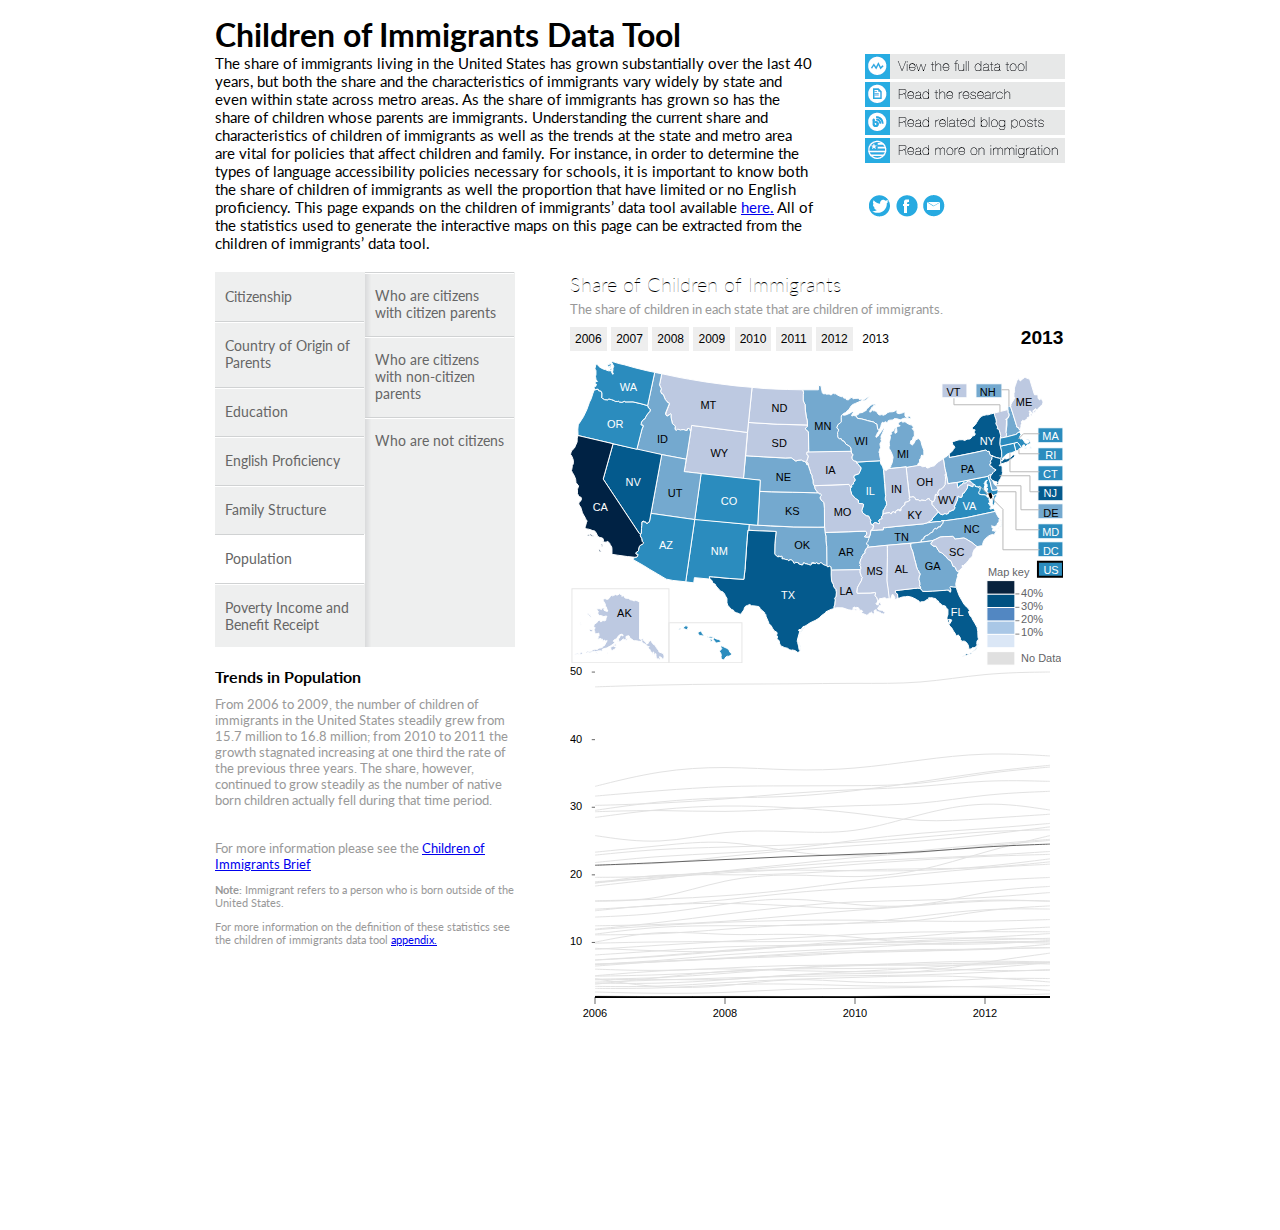
==== commit f1129e71: "lato fonts for the win" ====
--- a/coi.html
+++ b/coi.html
@@ -14,6 +14,9 @@
 	<script type="text/javascript" src="data.js"></script>
     <script type="text/javascript">
     </script>
+    
+      <link href="http://fonts.googleapis.com/css?family=Lato:300,400,700,300italic,400italic,700italic" rel="stylesheet" type="text/css">
+
     
    <meta name="twitter:card" content="summary">
     <meta name="twitter:site" content="@urbaninstitute">
--- a/coi.css
+++ b/coi.css
@@ -6,7 +6,7 @@
 #textIntro{
 margin-bottom:15px;	
 width: 600px;
-font-family:Arial, Helvetica, sans-serif;
+font-family:"Lato", Arial,  Helvetica, sans-serif;
 font-size:15px;
 }
 #links{
@@ -79,7 +79,7 @@
 background:#fff;
 }
 #content {
-    font-family:Arial, Helvetica, sans-serif;
+    font-family:"Lato", Arial,  Helvetica, sans-serif;
 	width:850px;
 	background:#FFF;
 	margin:0 auto;
@@ -87,11 +87,11 @@
 	padding:15px;
 }
 h1 {
-    font-family:'Futura', Arial, Helvetica, sans-serif
+    font-family:'Futura', "Lato", Arial,  Helvetica, sans-serif
     font-size: 3.0em;
 }
 h2 {
-    font-family:'Futura', Arial, Helvetica, sans-serif
+    font-family:'Futura', "Lato", Arial,  Helvetica, sans-serif
     font-size: 1.5em;
     text-transform: uppercase;
 }
@@ -130,7 +130,7 @@
 }
 
 text {
-    font-family: Helvetica, Arial, sans-serif;
+    font-family: Helvetica, "Lato", Arial,  sans-serif;
     font-size: 11px;
 }
 .axis {
@@ -153,7 +153,7 @@
 #leftNav{
 	height: 375px;
 	width: 150px;
-	font-family:Arial, Helvetica, sans-serif;
+	font-family:"Lato", Arial,  Helvetica, sans-serif;
 	font-size:14px;
 	background-color:#eeefef;
 	float:left;
@@ -190,7 +190,7 @@
 #rightNavIntro{
 	padding-left:10px;
 	padding-right:10px;
-	font-family:Arial, Helvetica, sans-serif;
+	font-family:"Lato", Arial,  Helvetica, sans-serif;
 	font-size:11px;
 	font-weight:bold;
 	text-decoration:none;
@@ -201,7 +201,7 @@
 #rightNav{
 	height: 375px;
 	width: 150px;
-	font-family:Arial, Helvetica, sans-serif;
+	font-family:"Lato", Arial,  Helvetica, sans-serif;
 	font-size:14px;
 	background:url("gradient.png") repeat-y top left;
 	background-color:#eeefef;
@@ -241,7 +241,7 @@
 	width: 300px;
 }
 #explainerHead{
-	font-family:Arial, Helvetica, sans-serif;
+	font-family:"Lato", Arial,  Helvetica, sans-serif;
 	font-weight:bold;
 	font-size:20px;
 	font-weight:100;
@@ -249,7 +249,7 @@
 	
 }
 #trendsHead{
-	font-family:Arial, Helvetica, sans-serif;
+	font-family:"Lato", Arial,  Helvetica, sans-serif;
 	font-weight:bold;
 	font-size:16px;
 	margin-bottom:10px;
@@ -257,13 +257,13 @@
 	
 }
 #trendsText{
-	font-family:Arial, Helvetica, sans-serif;
+	font-family:"Lato", Arial,  Helvetica, sans-serif;
 	font-size:13px;
 	color:#999999;
 }
 
 #explainerText{
-	font-family:Arial, Helvetica, sans-serif;
+	font-family:"Lato", Arial,  Helvetica, sans-serif;
 	font-size:13px;
 	color:#999999;
 	margin-bottom:10px;
@@ -271,7 +271,7 @@
 
 
 #notes{
-	font-family:Arial, Helvetica, sans-serif;
+	font-family:"Lato", Arial,  Helvetica, sans-serif;
 	font-size:11px;
 	color:#999999;
 }
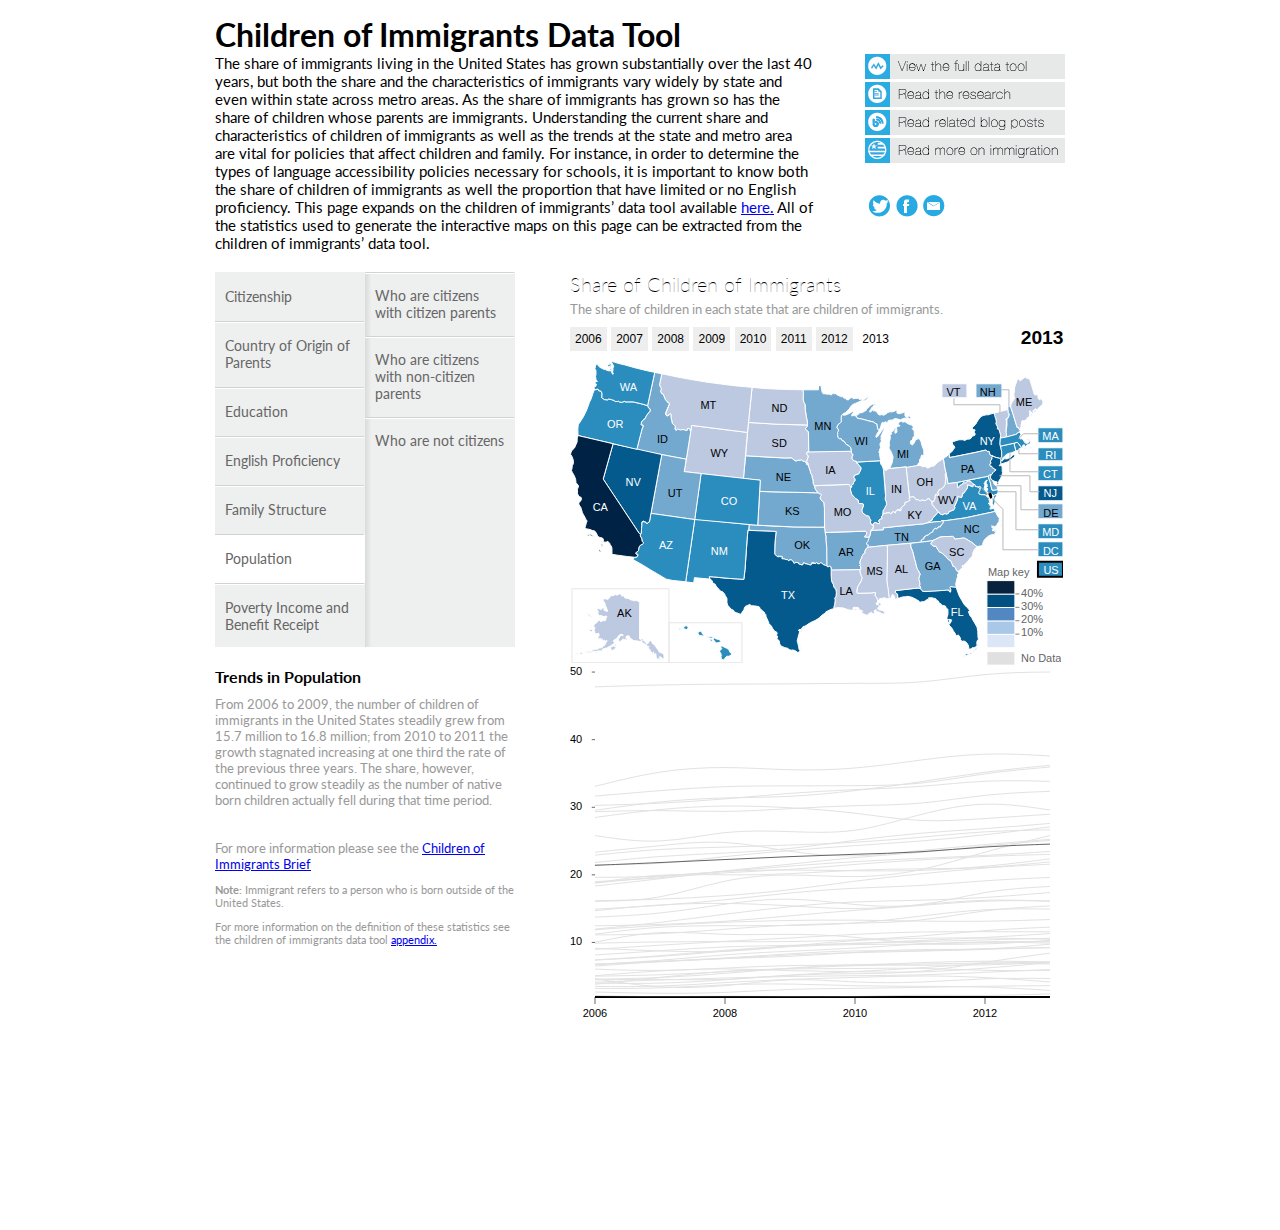
==== commit a08a9338: "coordinates + metro data" ====
--- a/coi.html
+++ b/coi.html
@@ -1,2061 +1,1872 @@
 <!doctype html>
 <html class="no-js" lang="en">
+
 <head>
-<meta http-equiv="X-UA-Compatible" content="IE=edge,chrome=1">
-<meta charset="utf-8">
-    <title>Children of Immigrants Interactive Feature </title>
-	<link rel="stylesheet" type="text/css" href="coi.css" />
-    <link href="map.css" rel="stylesheet" type="text/css" />
-
-    <script type="text/javascript" src="jquery-1.4.4.min.js"></script>
-	<script type="text/javascript" src="d3.js?1.29.1"></script>
-	<script type="text/javascript" src="d3.time.js?1.29.1"></script>
-	<script type="text/javascript" src="d3.csv.js?1.29.1"></script>
-	<script type="text/javascript" src="data.js"></script>
-    <script type="text/javascript">
-    </script>
-    
-      <link href="http://fonts.googleapis.com/css?family=Lato:300,400,700,300italic,400italic,700italic" rel="stylesheet" type="text/css">
-
-    
-   <meta name="twitter:card" content="summary">
-    <meta name="twitter:site" content="@urbaninstitute">
-    <meta name="twitter:creator" content="@urbaninstitute">
-    <meta name="twitter:title" content="Children of Immigrants Data Tool">
-    <meta name="twitter:description" content="The share of immigrants living in the United States has grown substantially over the last 40 years, but both the share and the characteristics of immigrants vary widely by state and even within state across metro areas. ">
-    
-    <meta property="og:title" content="Children of Immigrants Data Tool" /> 
-    <meta property="og:description" content="The share of immigrants living in the United States has grown substantially over the last 40 years, but both the share and the characteristics of immigrants vary widely by state and even within state across metro areas. " />  
-    <meta property="og:url" content="http://datatools.urban.org/features/childrenOfImmigrants/chart/coi.html">
-    
-  </head>
+  <meta http-equiv="X-UA-Compatible" content="IE=edge,chrome=1">
+  <meta charset="utf-8">
+  <title>Children of Immigrants Interactive Feature </title>
+  <link rel="stylesheet" type="text/css" href="coi.css" />
+  <link href="map.css" rel="stylesheet" type="text/css" />
+  <link href="http://fonts.googleapis.com/css?family=Lato:300,400,700,300italic,400italic,700italic" rel="stylesheet" type="text/css">
+  <meta name="twitter:card" content="summary">
+  <meta name="twitter:site" content="@urbaninstitute">
+  <meta name="twitter:creator" content="@urbaninstitute">
+  <meta name="twitter:title" content="Children of Immigrants Data Tool">
+  <meta name="twitter:description" content="The share of immigrants living in the United States has grown substantially over the last 40 years, but both the share and the characteristics of immigrants vary widely by state and even within state across metro areas. ">
+  <meta property="og:title" content="Children of Immigrants Data Tool" />
+  <meta property="og:description" content="The share of immigrants living in the United States has grown substantially over the last 40 years, but both the share and the characteristics of immigrants vary widely by state and even within state across metro areas. " />
+  <meta property="og:url" content="http://datatools.urban.org/features/childrenOfImmigrants/chart/coi.html">
+</head>
+
 <body>
-<div id="chartPopup" class="popup">
-	<table id="popupTable" width="150" border="0" style="border-collapse:collapse;">
-  <tr>
-    <th width="120" align="left"  valign="bottom" id="currentChartState" scope="col">Massachusets</th>
-    <th align="right" valign="bottom"  scope="col"></th>
-  </tr>
-  <tr>
-    <td width="120" align="left" valign="bottom">2006</td>
-    <td align="right" id="value06" valign="bottom"><strong></strong></td>
-  </tr>
-  <tr>
-    <td width="120" align="left" valign="bottom">2007</td>
-    <td align="right" id="value07" valign="bottom"><strong></strong></td>
-  </tr>
-  <tr>
-    <td width="120" align="left" valign="bottom">2008</td>
-    <td align="right" id="value08" valign="bottom"><strong></strong></td>
-  </tr>
-  <tr>
-    <td width="120" align="left" valign="bottom">2009</td>
-    <td align="right" id="value09" valign="bottom"><strong></strong></td>
-  </tr>
-  <tr>
-    <td width="120" align="left" valign="bottom">2010</td>
-    <td align="right" id="value10" valign="bottom"><strong></strong></td>
-  </tr>
-  <tr>
-    <td width="120" align="left" valign="bottom">2011</td>
-    <td align="right" id="value11" valign="bottom"><strong></strong></td>
-  </tr>
-        <tr>
-    <td width="120" align="left" valign="bottom">2012</td>
-    <td align="right" id="value12" valign="bottom"><strong></strong></td>
-  </tr>
-        <tr>
-    <td width="120" align="left" valign="bottom">2013</td>
-    <td align="right" id="value13" valign="bottom"><strong></strong></td>
-  </tr>
-</table>
-</div>
-
-<div id="mapPopup" class="popup">
-	<table id="popupTable" width="150" border="0" style="border-collapse:collapse;">
-  <tr>
-    <th width="120" align="left"  valign="bottom" id="currentState" scope="col">Massachusets</th>
-    <th align="right" valign="bottom" id="currentYear" scope="col">2007</th>
-  </tr>
-  <tr>
-    <td width="120" align="left" id="currentVar" valign="bottom">Share of children of immigrants who are not citizens</td>
-    <td align="right" id="currentValue" valign="bottom"><strong>33%</strong></td>
-  </tr>
-</table>
-</div>
-<div id="main-wrapper">
+  <div id="chartPopup" class="popup">
+    <table id="popupTable" width="150" border="0" style="border-collapse:collapse;">
+      <tr>
+        <th width="120" align="left" valign="bottom" id="currentChartState" scope="col">Massachusets</th>
+        <th align="right" valign="bottom" scope="col"></th>
+      </tr>
+      <tr>
+        <td width="120" align="left" valign="bottom">2006</td>
+        <td align="right" id="value06" valign="bottom"><strong></strong></td>
+      </tr>
+      <tr>
+        <td width="120" align="left" valign="bottom">2007</td>
+        <td align="right" id="value07" valign="bottom"><strong></strong></td>
+      </tr>
+      <tr>
+        <td width="120" align="left" valign="bottom">2008</td>
+        <td align="right" id="value08" valign="bottom"><strong></strong></td>
+      </tr>
+      <tr>
+        <td width="120" align="left" valign="bottom">2009</td>
+        <td align="right" id="value09" valign="bottom"><strong></strong></td>
+      </tr>
+      <tr>
+        <td width="120" align="left" valign="bottom">2010</td>
+        <td align="right" id="value10" valign="bottom"><strong></strong></td>
+      </tr>
+      <tr>
+        <td width="120" align="left" valign="bottom">2011</td>
+        <td align="right" id="value11" valign="bottom"><strong></strong></td>
+      </tr>
+      <tr>
+        <td width="120" align="left" valign="bottom">2012</td>
+        <td align="right" id="value12" valign="bottom"><strong></strong></td>
+      </tr>
+      <tr>
+        <td width="120" align="left" valign="bottom">2013</td>
+        <td align="right" id="value13" valign="bottom"><strong></strong></td>
+      </tr>
+    </table>
+  </div>
+  <div id="mapPopup" class="popup">
+    <table id="popupTable" width="150" border="0" style="border-collapse:collapse;">
+      <tr>
+        <th width="120" align="left" valign="bottom" id="currentState" scope="col">Massachusets</th>
+        <th align="right" valign="bottom" id="currentYear" scope="col">2007</th>
+      </tr>
+      <tr>
+        <td width="120" align="left" id="currentVar" valign="bottom">Share of children of immigrants who are not citizens</td>
+        <td align="right" id="currentValue" valign="bottom"><strong>33%</strong></td>
+      </tr>
+    </table>
+  </div>
+  <div id="main-wrapper">
     <div id="content">
-<!--<a href="http://www.urban.org" target="_blank"><img src="banner.png" width="850" height="95" style="margin:auto 0;"></a>-->
-        <h1 >Children of Immigrants Data Tool</h1>
-        
-        <div id="links">
-          <a href="http://datatool.urban.org/charts/datatool/pages.cfm" target="_blank"><div id="viewFull"></div></a>
-          <a href="http://www.urban.org/publications/413113.html" target="_blank"><div id="readResearch"></div></a>
-            <a href="http://blog.metrotrends.org/tag/immigration/" target="_blank"><div id="readBlogs"></div></a>
-          <a href="http://www.urban.org/immigrants/index.cfm?gclid=CILulN3Vz6YCFUeW7QodL3t5Gw" target="_blank"><div id="moreImmigration"></div></a>
-        
+      <!--<a href="http://www.urban.org" target="_blank"><img src="banner.png" width="850" height="95" style="margin:auto 0;"></a>-->
+      <h1>Children of Immigrants Data Tool</h1>
+      <div id="links">
+        <a href="http://datatool.urban.org/charts/datatool/pages.cfm" target="_blank">
+          <div id="viewFull"></div>
+        </a>
+        <a href="http://www.urban.org/publications/413113.html" target="_blank">
+          <div id="readResearch"></div>
+        </a>
+        <a href="http://blog.metrotrends.org/tag/immigration/" target="_blank">
+          <div id="readBlogs"></div>
+        </a>
+        <a href="http://www.urban.org/immigrants/index.cfm?gclid=CILulN3Vz6YCFUeW7QodL3t5Gw" target="_blank">
+          <div id="moreImmigration"></div>
+        </a>
         <div id="socialShares">
-        <table>
-        <tr>
-        <td width="25px"><a href="http://ctt.ec/eM1cj" target="_blank"><div id="tweetThis"></div></a></td>
-        <td width="25px"><a href="https://www.facebook.com/sharer/sharer.php?u=http://urbn.is/1iSnXEf" target="_blank"><div id="facebookThis"></div></a></td>
-        <td width="25px"-><a href="mailto:%20?Subject=New Urban Institute research&Body=Hi! I thought you'd be interested in this new feature from the Urban Institute: “Children of Immigrants Data Tool” http://datatools.urban.org/features/childrenOfImmigrants/chart/coi.html#" target="_blank"><div id="emailThis"></div></a></td>
-        </tr>
-        </table>
+          <table>
+            <tr>
+              <td width="25px">
+                <a href="http://ctt.ec/eM1cj" target="_blank">
+                  <div id="tweetThis"></div>
+                </a>
+              </td>
+              <td width="25px">
+                <a href="https://www.facebook.com/sharer/sharer.php?u=http://urbn.is/1iSnXEf" target="_blank">
+                  <div id="facebookThis"></div>
+                </a>
+              </td>
+              <td width="25px" ->
+                <a href="mailto:%20?Subject=New Urban Institute research&Body=Hi! I thought you'd be interested in this new feature from the Urban Institute: “Children of Immigrants Data Tool” http://datatools.urban.org/features/childrenOfImmigrants/chart/coi.html#" target="_blank">
+                  <div id="emailThis"></div>
+                </a>
+              </td>
+            </tr>
+          </table>
+        </div>
+      </div>
+      <div id="textIntro">The share of immigrants living in the United States has grown substantially over the last 40 years, but both the share and the characteristics of immigrants vary widely by state and even within state across metro areas. As the share of immigrants has grown so has the share of children whose parents are immigrants. Understanding the current share and characteristics of children of immigrants as well as the trends at the state and metro area are vital for policies that affect children and family. For instance, in order to determine the types of language accessibility policies necessary for schools, it is important to know both the share of children of immigrants as well the proportion that have limited or no English proficiency. This page expands on the children of immigrants’ data tool available <a href="http://datatool.urban.org/charts/datatool/pages.cfm" target="_blank"> here.</a> All of the statistics used to generate the interactive maps on this page can be extracted from the children of immigrants’ data tool.
+      </div>
+      <div id="coi">
+        <div id="key">
+          <?xml version="1.0" encoding="utf-8" ?>
+          <!-- Generator: Adobe Illustrator 15.1.0, SVG Export Plug-In . SVG Version: 6.00 Build 0)  -->
+          <!DOCTYPE svg PUBLIC "-//W3C//DTD SVG 1.1//EN" "http://www.w3.org/Graphics/SVG/1.1/DTD/svg11.dtd">
+          <svg version="1.1" id="Layer_1" xmlns="http://www.w3.org/2000/svg" xmlns:xlink="http://www.w3.org/1999/xlink" x="0px" y="0px" width="81.167px" height="119.5px" viewBox="0 0 81.167 119.5" enable-background="new 0 0 81.167 119.5" xml:space="preserve">
+            <g>
+              <g>
+                <rect x="6.917" y="89.634" fill="#e0e0e0" stroke="#FFFFFF" stroke-miterlimit="10" width="27.971" height="13.525" />
+                <rect x="6.917" y="72.223" fill="#DBE7F6" stroke="#FFFFFF" stroke-miterlimit="10" width="27.971" height="13.525" />
+                <rect x="6.919" y="58.812" fill="#A9C7E6" stroke="#FFFFFF" stroke-miterlimit="10" width="27.969" height="13.525" />
+                <rect x="6.917" y="45.403" fill="#5287C2" stroke="#FFFFFF" stroke-miterlimit="10" width="27.971" height="13.523" />
+                <rect x="6.919" y="31.993" fill="#005181" stroke="#FFFFFF" stroke-miterlimit="10" width="27.969" height="13.524" />
+                <rect x="6.917" y="18.584" fill="#08223D" stroke="#FFFFFF" stroke-miterlimit="10" width="27.973" height="13.524" />
+                <text id="noData" transform="matrix(1 0 0 1 41.0801 100.1612)" fill="#636467" font-family="'ArialMT'" font-size="11">No Data</text>
+                <text id="bucket1-2" transform="matrix(1 0 0 1 41.0801 74.1133)" fill="#636467" font-family="'ArialMT'" font-size="11">10%</text>
+                <text id="bucket2-3" transform="matrix(1 0 0 1 41.0801 61.0654)" fill="#636467" font-family="'ArialMT'" font-size="11">20%</text>
+                <text id="bucket3-4" transform="matrix(1 0 0 1 41.0801 48.0176)" fill="#636467" font-family="'ArialMT'" font-size="11">30%</text>
+                <text id="bucket4-5" transform="matrix(1 0 0 1 41.0801 34.9707)" fill="#636467" font-family="'ArialMT'" font-size="11">40%</text>
+              </g>
+              <line fill="none" stroke="#BABABA" stroke-width="0.5" x1="35.364" y1="31.928" x2="39.397" y2="31.928" />
+              <line fill="none" stroke="#BABABA" stroke-width="0.5" x1="35.364" y1="45.325" x2="39.397" y2="45.325" />
+              <line fill="none" stroke="#BABABA" stroke-width="0.5" x1="35.364" y1="58.723" x2="39.397" y2="58.723" />
+              <line fill="none" stroke="#BABABA" stroke-width="0.5" x1="35.364" y1="72.12" x2="39.397" y2="72.12" />
+              <text transform="matrix(1 0 0 1 7.917 13.75)" fill="#636467" font-family="'ArialMT'" font-size="11">Map key</text>
+            </g>
+          </svg>
+        </div>
+        <!-- @end key -->
+        <div id="leftNav">
+        </div>
+        <div id="rightNav">
+        </div>
+        <div id="map">
+          <div id="explainerHead">
+            Share of Children of Immigrants
+          </div>
+          <div id="explainerText">
+            The share of children in each state that are children of immigrants.
+          </div>
+          <div id="buttons">
+            <button type="button" class="years" id="2006">2006</button>
+            <button type="button" class="years" id="2007">2007</button>
+            <button type="button" class="years" id="2008">2008</button>
+            <button type="button" class="years" id="2009">2009</button>
+            <button type="button" class="years" id="2010">2010</button>
+            <button type="button" class="years" id="2011">2011</button>
+            <button type="button" class="years" id="2012">2012</button>
+            <button type="button" class="years" id="2013">2013</button>
+            <div id="thisYearText">2006</div>
+            <!--<button type="button" id="play">Play</button>
+<button type="button" id="stop">Stop</button>-->
+          </div>
+          <?xml version="1.0" encoding="utf-8" ?>
+          <!-- Generator: Adobe Illustrator 15.1.0, SVG Export Plug-In . SVG Version: 6.00 Build 0)  -->
+          <!DOCTYPE svg PUBLIC "-//W3C//DTD SVG 1.1//EN" "http://www.w3.org/Graphics/SVG/1.1/DTD/svg11.dtd">
+          <svg version="1.1" id="svg2" inkscape:output_extension="org.inkscape.output.svg.inkscape" sodipodi:version="0.32" inkscape:version="0.46" sodipodi:docname="United States WIP.svg" xmlns:rdf="http://www.w3.org/1999/02/22-rdf-syntax-ns#" xmlns:inkscape="http://www.inkscape.org/namespaces/inkscape" xmlns:svg="http://www.w3.org/2000/svg" xmlns:sodipodi="http://sodipodi.sourceforge.net/DTD/sodipodi-0.dtd" xmlns:cc="http://creativecommons.org/ns#" xmlns:dc="http://purl.org/dc/elements/1.1/" xmlns="http://www.w3.org/2000/svg" xmlns:xlink="http://www.w3.org/1999/xlink" x="0px" y="0px" width="493.455px" height="302.255px" viewBox="-2.455 347.745 493.455 302.255" enable-background="new -2.455 347.745 493.455 302.255" xml:space="preserve">
+            <path id="MD" fill="#D3D3D3" stroke="#FFFFFF" class="state" d="M490.5,525.5h-25v-15h25V525.5z M425.694,478.771l-1.049,2.103l-3.477,1.461
+
+  l-0.71-0.28l-1.691-2.187l-0.844,0.423l-2.028-0.254l-1.351-1.772l0.169-1.774l0.844-0.676l-0.844-0.93l-0.592,1.015l-0.253,0.084
+
+  l-0.169-1.857l1.098-0.507l-0.253-2.872l-0.93-0.169l-0.169-0.592l0.676-1.942l0.761-0.845l-0.254-0.507l-1.014,0.845l-1.013,0.676
+
+  c0,0-0.253,0.761-0.253,1.099c0,0.337-0.76,1.182-0.76,1.182l0.676,0.676l0.084,1.099l-0.676,2.786l1.33,2.873l1.497,1.098v0.93
+
+  l0.529,1.098l-0.623,1.098l-1.156-0.169l-1.633-0.507l-2.267,0.032l-3.079-0.708l-0.771-0.93v-1.097l1.355-1.353l0.612-2.082
+
+  l0.774-1.296l-1.451-1.03l-0.712,1.06l-0.653-0.282l-2.926-0.676v-1.521l-2.086-0.887l-0.6-0.803l-0.995-0.928l-1.513-0.761
+
+  l-0.854-0.591l-0.962,0.254l-1.048,0.76l-1.35,1.097l-1.521,0.169l-0.675-0.338l-0.929,1.352l-0.76,0.761l-1.267,0.321l-1.183,1.368
+
+  l-1.098,1.268l-0.169,0.169l-0.507-2.957l-0.59-2.619l19.567-3.944l7.772-1.475l3.922-0.849l0.672,2.298l1.345,3.233l1.006,4.791
+
+  l0.963,3.616l2.687-0.062l3.139-0.629L425.694,478.771z" />
+            <rect id="US" x="465.5" y="548.5" fill="#D3D3D3" stroke="#FFFFFF" class="state" width="25" height="15" />
+            <defs>
+              <inkscape:perspective id="perspective64" sodipodi:type="inkscape:persp3d" inkscape:vp_x="0 : 296.5 : 1" inkscape:vp_y="0 : 1000 : 0" inkscape:persp3d-origin="479.5 : 197.66667 : 1" inkscape:vp_z="959 : 296.5 : 1">
+              </inkscape:perspective>
+            </defs>
+            <path id="HI" fill="#D3D3D3" stroke="#FFFFFF" class="state" d="M106.173,616.5l0.91-1.467l1.062-0.052l0.152,0.229l-0.987,1.29H106.173z
+
+   M110.952,615.157l2.884,1.214l0.986-0.151l0.759-1.82l-0.304-1.594l-1.972-0.228l-1.896,0.835L110.952,615.157z M125.367,619.861
+
+  l1.745,2.58l1.138-0.152l0.531-0.228l0.683,0.607l1.745-0.077l0.456-0.682l-1.366-0.835l-0.91-1.745l-0.987-1.669l-2.73,1.365
+
+  L125.367,619.861z M134.85,624.034l0.606-0.91l2.201,0.455l0.303-0.228l2.883,0.303l-0.151,0.606l-1.214,0.683l-2.048-0.15
+
+  L134.85,624.034z M137.5,626.461l0.837,1.821l1.405-0.53l0.133-0.76l-0.694-0.986l-1.681-0.15V626.461z M140.615,625.931
+
+  l1.062-1.366l2.2,1.139l2.311,0.53l2.312,1.29v0.911l-1.932,0.834l-2.408,0.455l-1.203-0.682L140.615,625.931z M148.43,633.213
+
+  l0.758-0.606l1.593,0.759l3.565,1.669l1.593,0.985l0.759,1.139l0.911,2.048l1.897,1.215l-0.152,0.606l-1.821,1.518l-1.972,0.683
+
+  l-0.684-0.303l-1.441,0.834l-1.138,1.518l-1.062,1.364l-0.834-0.075l-1.669-1.214l-0.151-2.124l0.304-1.138l-0.759-2.655
+
+  l-0.986-0.835l-0.076-1.213l1.062-0.455l0.986-1.442l0.227-0.455l-0.758-0.834L148.43,633.213z" />
+            <path id="AK" fill="#D3D3D3" stroke="#FFFFFF" class="state" d="M67.215,589.099l-0.138,36.591l0.692,0.415l1.317-0.024l0.624-0.58h1.109
+
+  l0.069,1.342l2.98,2.958l0.208,1.132l1.456-0.818l0.277-0.064l0.139-1.312l0.624-0.693l0.485-0.066l0.832-0.625l1.316,0.901
+
+  l0.277,1.249l0.832,0.483l0.485,1.04l1.663,0.762l1.456,2.565l1.178,1.663l0.97,1.178l0.624,1.594l2.148,0.762l2.218,0.902
+
+  l0.416,1.871l0.208,1.316l-0.416,1.455l-0.762,0.97l-0.693-0.347l-0.624-1.316l-1.178-0.623l-0.763-0.486l-0.346,0.348l0.624,1.178
+
+  l0.069,1.595l-0.485,0.207l-0.832-0.832l-0.901-0.555l0.208,0.694l0.555,0.762l-0.346,0.348c0,0-0.346-0.14-0.555-0.417
+
+  c-0.208-0.277-0.901-1.454-0.901-1.454l-0.416-0.972c0,0-0.138,0.555-0.416,0.417s-0.555-0.625-0.555-0.625l0.969-0.831
+
+  l-0.416-0.624V640.5h-0.761l-0.346,1.395l-0.486,0.181l-0.416-1.61l-0.277-1.602l-0.6-0.211l-0.115,2.422v0.484l-0.371-0.553
+
+  l-1.398-2.565l-0.836-0.207l-0.247-1.595l-1.074-1.247l-1.074-0.484v-0.972l1.298-0.554l-0.009-0.139l-1.009,0.277l-1.406-1.039
+
+  l-1.084-1.247l-2.066-1.109l-2.005-1.108l0.283-1.388v-0.692l-0.483,0.692l-1.108,0.486l-1.524-0.031l-2.356-0.584h-2.356h-0.277
+
+  l-2.772-2.014l-0.9-0.314l-1.178-2.583l-1.524,0.096l-1.524,0.601l0.207,1.931l0.486-1.254l0.416,0.137l-0.624,1.869l1.386-1.18
+
+  l0.277,0.693l-1.664,1.871l-0.554-0.139l-0.208-0.832l-0.555-0.346l-0.555,0.483l-1.178-0.762l-1.317,0.901l-0.763,0.901
+
+  l-1.455,0.901l-2.01-0.069l-0.344-0.901l1.459-0.277v-0.555l-0.834-0.277l0.64-1.039l1.194-1.663v-0.762l-0.087-0.347l1.793-0.798
+
+  l0.337,0.727h1.178l-0.554-1.281l-1.595-0.225l-2.148,1.135l-1.04,1.435l-0.762,1.098l-0.485,0.964l-1.802,0.621l-1.317,1.108
+
+  l-0.138,0.691l0.97,0.416l0.346,0.9l-1.178,1.387l-2.772,1.802l-3.326,1.802l-0.901,0.484l-2.287,0.485l-2.287,0.971l0.763,0.554
+
+  l-0.625,0.624l-0.208,0.485l-1.178-0.416l-1.386,0.028l-0.347,0.932H26.05l0.138-1.002l-1.524,0.577l-1.248,0.425l-1.455-0.692
+
+  l-1.248,0.692h-1.386l-0.901,0.697l-0.693,0.419l-0.9-0.103l-1.109-0.467l-0.97,0.286l-0.489,0.419l-0.766-0.479v-0.832l1.39-0.555
+
+  l2.739,0.278l1.889-0.693l0.911-0.901l1.251-0.276l0.765-0.347l1.18,0.069l0.693,0.554l0.417-0.138l0.97-1.179l1.317-0.416
+
+  l1.455-0.277l0.555-0.202l0.277,0.143h0.347l0.554-1.528l1.733-0.593l0.831-1.576l0.97-1.934l0.694-0.62l0.138-1.106l-0.693,0.555
+
+  l-1.456,0.28l-0.277-1.041l-0.555-0.139l-0.416,0.416l-0.069,1.248l-0.624-0.069l-0.624-2.495l-0.555,0.555l-0.485-0.208
+
+  l-0.139-0.832l-1.732,0.069l-0.901,0.485l-1.109-0.138l0.624-0.624l0.208-1.109l-0.277-0.832l0.624-0.415l0.606-0.07l-0.226-0.763
+
+  v-1.87l-0.467-0.343l-0.398,0.697h-2.634l-0.624-0.627l-0.126-1.701L21.5,616.61v-0.415l0.751-0.347l-0.006-0.9l0.447-0.485
+
+  l-0.365-0.207l-0.564,0.207l-0.49-1.179l0.414-2.148l1.939-1.386l1.108-0.692l0.832-1.595l1.178-0.555l1.108,0.485l0.139,1.04
+
+  l1.04-0.14l1.386-1.039l0.693,0.124l0.416,0.121h0.693l0.97-0.4l0.347-1.793c0,0,0.138-1.209,0.416-1.417
+
+  c0.277-0.207,0.416-0.395,0.416-0.395l-0.485-0.823l-1.109,0.352l-1.386,0.349l-0.832-0.207l-1.525-0.762l-2.148-0.068l-1.524-1.595
+
+  l0.208-1.663l0.277-1.038l-0.901-0.764l-0.832-1.593l0.208-0.162l2.911-0.021h0.901l0.416,1h0.277l-0.069-1.171l1.663-0.517
+
+  l1.109,0.019l0.624,0.425l-0.624,0.871l-0.208,0.61l1.178,0.685l2.148,0.759l0.762-0.417l-0.97-1.874l-0.417-1.386l0.417-0.347
+
+  l-1.456-0.832l-0.208-0.484l0.208-0.693l-0.347-1.663l-1.247-2.01l-1.04-1.973l1.248-1.002h1.386l0.762,0.449l1.802,0.015
+
+  l1.594-1.482l0.485-1.297l1.594-1.028l0.693,0.423l1.178-0.275l1.594-0.899l0.485-0.068l0.416,0.348l1.94,0.03l1.179-1.214h0.485
+
+  l1.525,0.938l0.831,0.851l-0.208,0.458l0.277,0.474l0.693-0.7l1.664,0.139l0.138,1.591l0.832,0.622l3.049,0.276l2.703,1.802
+
+  l0.624-0.415l2.217,1.108l0.901-0.277l0.832-0.347l2.079,0.833L67.215,589.099z M17.873,601.503l0.901,2.287l-0.07,0.416
+
+  l-1.247-0.14l-0.763-1.836l-0.763-0.73h-1.039l-0.069-1.005l0.762-0.985l0.485,1.066l0.624,0.638L17.873,601.503z M16.764,615.849
+
+  l1.594,0.347l1.594,0.415l0.347,0.416l-0.693,1.595l-1.317-0.07l-1.455-1.524L16.764,615.849z M7.893,609.5l0.485,1.268l0.485,0.774
+
+  l-0.474,0.387L7.5,610.65v-1.15H7.893z M2.003,641.144l1.455-0.971l1.456-0.416l1.109,0.14l0.208,0.693l0.832,0.207l0.832-0.831
+
+  l-0.139-0.693l1.178-0.277l1.247,1.108l-0.485,0.762l-1.871,0.486l-1.178-0.208l-1.594-0.485l-1.872,0.624l-0.693,0.139
+
+  L2.003,641.144z M23.001,639.203l0.693,0.832l0.901-0.693l-0.624-0.555L23.001,639.203z M24.249,640.727l0.485-1.073l0.901,0.189
+
+  l-0.347,0.884H24.249z M34.366,639.688l0.624,0.764l0.416-0.485l-0.346-0.833L34.366,639.688z M38.109,634.353l0.484,2.494
+
+  l1.249,0.347l2.148-1.247l1.871-1.109l-0.693-1.039l0.208-1.04l-0.901,0.555l-1.248-0.347l0.693-0.484l0.832,0.346l1.664-0.762
+
+  l0.208-0.623l-1.04-0.348l0.346-0.831l-1.178,0.831l-2.009,1.525l-2.08,1.247L38.109,634.353z M56.266,625.829l1.04-0.624
+
+  l-0.416-0.764l-0.763,0.416L56.266,625.829z" />
+            <path id="FL" sodipodi:nodetypes="cccccccccccccccccccccccccccccccccccccccccccccccccccccccccccccccccccccccccccccccccccccccccccccccccccccccccccccccccccccccccccccccccccccccccccccc" fill="#D3D3D3" stroke="#FFFFFF" class="state" d="
+
+  M383.681,573.769l1.184,3.823l1.949,5.091l2.787,4.899l1.943,3.293l2.534,2.873l2.112,1.941l0.844,1.521l-0.591,0.677l-0.422,0.676
+
+  l1.52,3.885l1.521,1.521l1.351,2.787l1.858,3.041l2.366,4.308l0.675,3.97l0.253,6.25l0.338,0.93l-0.169,1.773l-1.268,0.676
+
+  l0.17,1.014l-0.339,1.014l0.169,1.268l0.253,1.013l-1.436,1.689l-1.604,0.76l-2.027,0.085l-0.76,0.845l-1.268,0.507l-0.676-0.254
+
+  l-0.591-0.507l-0.169-1.521l-0.422-1.773l-1.774-2.703l-1.857-1.183l-2.027-0.169l-0.422,0.676l-1.604-2.279l-0.338-1.859
+
+  l-1.352-2.111l-0.929-0.592l-0.845,1.099l-0.929-0.169l-1.098-2.618l-1.521-2.027l-1.52-2.787l-1.352-1.604l-1.857-1.943
+
+  l1.098-1.268l1.688-2.871l-0.084-0.845l-2.365-0.507l-0.845,0.338l0.169,0.338l1.352,0.507l-0.761,2.365l-0.422,0.254l-0.929-2.112
+
+  l-0.676-2.533l0.002-1.437l0.931-2.45v-4.983l-1.775-1.941l-0.762-1.605l-2.746-0.676l-1.034-0.338l-0.856-1.352l-1.779-0.845
+
+  l-0.594-1.773l-1.437-0.507l-1.268-1.943l-2.196-0.441l-1.521-0.443h-1.352l-2.111,0.105l-0.085,0.854l0.423,0.428l-0.254,0.55
+
+  l-1.605-0.103l-1.942,1.503l-1.858,0.662h-2.027l-1.689,1.02l-0.168-1.265l-0.845-0.928l-1.521-0.55l-0.845-0.737l-4.224-2.017
+
+  l-3.969-0.925l-2.281,0.341l-3.125,0.255l-3.125,1.1l-1.817,0.32l-0.125-4.206l-1.352-1.014l-0.928-0.93l0.169-1.604l5.321-0.676
+
+  l13.345-1.521l3.547-0.338l2.84,0.146l1.352,2.026l0.76,0.761l4.231,0.269l5.653-0.338l11.24-0.676l2.845-0.352l2.668,0.107
+
+  l0.224,1.52l1.167,0.423l0.123-2.419l-0.799-2.181l0.684-0.752l2.902,0.237L383.681,573.769z M390.236,642.947l1.267-0.338
+
+  l0.676-0.126l0.76-1.225l1.225-0.845l0.676,0.253l0.887,0.168l0.211,0.551l-1.816,0.633l-2.196,0.76l-1.225,0.634L390.236,642.947z
+
+   M397.289,640.329l0.633,0.55l1.436-1.099l2.788-2.196l1.943-2.026l1.309-3.464l0.507-0.886l0.083-1.774l-0.38,0.253l-0.506,1.478
+
+  l-0.761,2.408l-1.689,2.744l-2.28,2.196l-1.774,1.015L397.289,640.329z" />
+            <path id="NH" fill="#D3D3D3" stroke="#FFFFFF" class="state" d="M429.5,384.5h-26v-14h26V384.5z M445.008,419.582l-0.962,1.449l-1.136,0.314
+
+  l-8.771,2.312l-0.506-0.37l0.253-0.93l0.084-2.364l-0.507-0.676l0.35-2.534l0.688-4.814v-4.477v-0.93v-0.591l0.705-0.592
+
+  l1.295-2.645v-2.112l-0.927-1.435l-0.12-2.962l0.046-2.629l0.772-1.014l0.512,0.507l0.34,0.254l0.34-0.845l0.469,0.002l2.405,7.599
+
+  l3.801,12.247l0.169,1.437l2.027,0.592l0.253,1.604l1.329,0.479l-0.569,1.719l-0.455,0.563L445.008,419.582z" />
+            <path id="MI" sodipodi:nodetypes="cccccccccccsccccccccccccccccccccccccccccccccccccccccccccccccccccccccccccccccccccccccccccccccccccc" fill="#D3D3D3" stroke="#FFFFFF" class="state" d="
+
+  M351.31,436.928l-1.689-4.308l-1.183-4.73l-1.267-1.689l-1.351-0.928l-0.845,0.591l-2.027,0.929l-1.013,2.619l-1.436,1.941
+
+  l-0.592,0.338l-0.76-0.338c0,0-1.352-0.759-1.267-1.097c0.084-0.338,0.253-2.619,0.253-2.619l1.774-0.676l0.422-1.773l0.338-1.352
+
+  l1.267-0.845l-0.169-5.236l-0.845-1.184l-0.676-0.422l-0.422-1.098l0.422-0.422l0.845,0.169l0.084-0.845l-1.267-1.142l-0.675-1.312
+
+  h-1.352l-2.365-0.993l-2.873-2.007h-1.436l-0.338,0.529l-0.506-0.155l-1.605-1.136l-1.521,0.954l-1.52,1.195l0.168,1.863
+
+  l0.506,0.173l1.099,0.254l0.253,0.424l-1.352,0.423l-1.351,0.169l-0.761,0.93l-0.169,1.098l0.169,0.844l0.169,2.873l-1.735,1.098
+
+  l-0.215-0.084v-2.196l0.553-1.268l0.276-1.267l-0.453-0.422l-1.029,0.422l-0.514,2.196l-1.44,0.591l-0.931,1.014l-0.086,0.507
+
+  l0.337,0.423l-0.434,1.351l-1.28,0.253v0.592l0.519,1.267l-0.542,3.21l-0.821,2.111l0.35,2.449l0.26,0.592l-0.419,1.267
+
+  l-0.167,0.423l-0.168,1.436l1.858,3.125l1.521,3.38l0.76,2.533l-0.422,2.45l-0.507,3.124l-1.267,2.704l-0.169,1.435l-1.703,1.612
+
+  l2.304-0.085l11.19-1.183l3.803-0.515l0.05,0.87l3.58-0.633l5.38-0.786l2.014-0.24l0.072-0.307l0.084-0.761l1.098-1.943l1.045-0.908
+
+  l-0.116-2.639l0.833-0.835l0.57-0.179l0.116-1.858l0.803-1.583l0.549,0.315l0.084,0.338l0.422,0.085l1.014-0.506L351.31,436.928z
+
+   M290.577,387.199l0.955-1.074l1.135-0.419l2.808-2.03l1.194-0.3l0.239,0.24l-2.688,2.687l-1.732,1.017l-1.075,0.478
+
+  L290.577,387.199z M335.602,403.986l0.337,1.309l1.689,0.084l0.675-0.634c0,0-0.042-0.759-0.211-0.845
+
+  c-0.168-0.083-0.844-0.971-0.844-0.971l-1.14,0.127l-0.844,0.085l-0.169,0.591L335.602,403.986z M283.195,402.433l0.375-0.304
+
+  l1.254-0.423l1.676-1.183v-0.506l0.52-0.338l3.216-0.507l1.312-1.014l2.303-1.099l0.096-0.676l1.019-1.521l0.933-0.423l0.678-0.928
+
+  l1.182-1.183l2.282-1.268l2.45-0.253l0.591,0.591l-0.169,0.507l-1.942,0.507l-0.76,1.605l-1.183,0.421l-0.253,1.268l-1.267,1.689
+
+  l-0.17,1.352l0.422,0.254l0.507-0.592l1.859-1.553l0.675,0.641h1.183l1.689,0.54l0.76,0.609l0.76,1.612l1.436,1.441l2.027-0.084
+
+  l0.76-0.506l0.845,0.677l0.844,0.193l0.676-0.483h0.591l0.845-0.445l2.112-1.828l1.773-0.576l3.463-0.161l2.365-1.011l1.081-0.674
+
+  l0.489,0.087v2.957l0.523,0.169l1.657,0.421l1.081-0.253l3.244-0.844l0.663-0.592l0.832,0.254v3.632l1.634,1.604l0.649,0.338
+
+  l0.661,0.506l-0.683,0.169l-0.425-0.169l-1.945-0.252l-1.099,0.338l-1.183,0.242l-1.69,1.088h-0.929l-3.041-1.003l-2.703-0.08
+
+  l-1.013,1.271l-3.632,0.296l-1.267,0.402l-0.591,1.596l-0.676,0.585l-0.254-0.087l-0.76-1.046l-2.365,1.066h-0.338l-0.591-0.645
+
+  l-0.423,0.185l-1.014,2.329l-0.506,2.138l-1.663,3.67l-0.614-0.534l-0.717-0.535l-1.015-5.375l-1.851-0.715l-1.073-1.193
+
+  l-6.333-1.434l-1.492-0.538l-4.3-1.135l-4.123-0.598L283.195,402.433z" />
+            <path id="VT" fill="#D3D3D3" stroke="#FFFFFF" class="state" d="M394.5,384.5h-25v-14h25V384.5z M430.271,424.439l3.885-0.788l-0.53-0.38
+
+  l0.254-0.883l0.084-2.388l-0.507-0.676l0.119-2.903l0.318-4.838l0.163-4.23l-0.685-0.795l0.006-0.584l1.268-0.598l1.854-2.643
+
+  v-2.112l-0.918-1.433l-0.12-2.885l-13.782,3.518l0.431,2.571l1.272,3.379l0.424,2.703l-0.505,2.027l1.412,2.423l0.423,1.099
+
+  l-0.422,1.521l1.52,0.676l0.338,0.169l1.511,5.635l-0.165,2.793L430.271,424.439z" />
+            <path id="ME" sodipodi:nodetypes="ccccccccsccccccccccccccccccccccccccccccccccccccccccccccccccccccccccccccccccccccccccccccccsccccc" fill="#D3D3D3" stroke="#FFFFFF" class="state" d="
+
+  M468.858,385.513l0.736,1.099l0.906,1.941v1.015l-0.821,2.448l-0.875,0.338l-1.704,1.439l-2.465,2.707c0,0-0.338,0-0.676,0
+
+  c-0.338,0-0.507-0.932-0.507-0.932l-0.929,0.167l-0.507,0.801l-1.267,0.78l-0.507,0.771l0.845,0.766l-0.253,0.341l-0.287,1.437
+
+  l-1.047-0.083v-0.845l-0.136-0.677l-0.743,0.169l-0.921-1.689l-1.095,0.676l0.678,0.761l0.17,0.592l-0.422,0.675l0.169,1.605
+
+  l0.084,0.844l-0.844,1.352l-1.521,0.254l-0.169,1.521l-2.788,1.605l-0.675,0.252l-0.845-0.759l-1.604,1.857l0.506,1.689l-0.76,0.676
+
+  l-0.084,2.28l-0.588,3.271l-1.286-0.604l-0.253-1.605l-2.027-0.592l-0.17-1.435l-3.8-12.248l-2.455-7.648l0.264-0.062l0.313,0.214
+
+  v-1.351l1.162-2.35l1.59-2.45l1.01-2.11l-0.763-1.268v-3.125l0.291-0.507l0.358-1.437l-0.119-0.76l-0.1-2.533l0.921-2.534
+
+  l1.516-4.601l1.094-2.151h0.676l0.363-0.005v0.59l0.833,1.184l1.09,0.338l0.078-0.423v-0.507l2.535-1.52l1.14-0.93l0.866,0.085
+
+  l3.177,1.266l1.041,0.402l4.756,15.52h3.125l0.422,1.12l0.084,2.616l1.521,1.264h0.422l0.084-0.282l-0.253-0.604L468.858,385.513z
+
+   M457.921,401.264l0.802-0.802l0.719,0.548l0.295,1.268l-0.887,0.465L457.921,401.264z M461.426,398.181l0.929,0.972
+
+  c0,0,0.676,0.042,0.676-0.126c0-0.169,0.127-1.057,0.127-1.057l0.465-0.422l-0.423-0.93l-1.056,0.38L461.426,398.181z" />
+            <path id="RI" fill="#D3D3D3" stroke="#FFFFFF" class="state" d="M490.5,447.5h-25v-13h25V447.5z M444.896,437.287l1.267-1.013l0.591-0.93
+
+  l0.676,0.085l1.567-0.85l-1.404-2.3l-1.728-2.257l-1.145-1.008l-3.276,0.965l1.931,7.813L444.896,437.287z" />
+            <path id="NY" fill="#D3D3D3" stroke="#FFFFFF" class="state" d="M420.549,442.94l-0.591-0.507l-1.352-0.083l-1.182-1.015l-0.852-3.202
+
+  l-1.807,0.048l-1.276-1.415l-10.129,2.289l-22.467,4.561l-3.935,0.643l-0.386-3.38l0.747-0.588l0.675-0.592l0.506-0.845l0.93-0.591
+
+  l1.013-0.93l0.253-0.844l1.098-1.437l0.591-0.507l-0.083-0.507l-0.676-1.604l-0.929-0.085l-1.013-3.209l1.521-0.93l2.28-0.76
+
+  l2.112-0.676l1.69-0.254l3.293-0.083l1.014,0.675l0.845,0.084l1.098-0.676l1.352-0.59l2.703-0.254l1.098-0.93l0.929-1.462
+
+  l0.845-0.787h1.098l1.014-0.817l0.084-1.298l-0.76-1.153l-0.079-0.788l0.681-1.127V416.5h-1.109l-0.929-0.395l-0.422-0.578
+
+  l-0.084-1.343l3.041-2.869l0.337-0.42l0.76-1.52l1.521-2.365l1.436-1.942l1.098-1.266l1.262-0.955l1.609-0.65l2.872-0.676
+
+  l1.69,0.084l2.365-0.76l3.953-1.083l0.272,2.603l1.267,3.379l0.422,2.703l-0.507,2.026l1.352,2.365l0.422,1.099l-0.422,1.52
+
+  l1.52,0.676l0.338,0.169l1.604,5.744l-0.28,2.643l-0.254,5.659l0.423,2.873l0.553,1.857l0.891,3.802v4.223l-0.722,1.183l0.895,1.041
+
+  l0.384,0.877l-1.03,0.93l0.161,0.675l0.672-0.169l0.758-0.675l1.182-1.352l0.589-0.338l0.845,0.338l1.183,0.084l4.138-2.027
+
+  l1.521-1.435l0.676-0.761l2.197,0.844l-1.774,1.858l-2.027,1.521l-3.717,2.787l-1.351,0.507l-3.041,1.014l-2.111,0.592l-0.614-0.279
+
+  l-0.127-1.926l0.254-1.437l-0.085-1.099l-1.47-0.888l-2.365-0.507l-2.028-0.591L420.549,442.94z" />
+            <path id="PA" sodipodi:nodetypes="cccccccccccccccccccccccccccccccccccccccccccc" fill="#D3D3D3" stroke="#FFFFFF" class="state" d="
+
+  M417.803,461.722l0.683-0.141l1.218-0.655l0.633-1.298l1.159-1.183l2.004-1.604v-0.423l-1.582-0.845l-2.015-1.268l-0.585-1.352
+
+  l-1.476-0.168l-0.104-0.591l-0.433-1.437l1.178-0.592l0.083-1.267l-0.678-0.676l0.341-0.844l1.271-1.605v-1.605l1.152-1.382
+
+  l-0.609-0.353l-1.383-0.101l-1.231-1.014l-0.825-3.196l-1.84,0.053l-1.287-1.412l-9.454,2.193l-22.468,4.561l-4.647,0.761
+
+  l-0.325-3.407l-2.801,2.647l-0.676,0.253l-2.195,1.573l1.521,9.998l1.296,5.084l1.867,10.063l1.708-0.333l6.24-0.785l19.816-4.005
+
+  l7.773-1.475l4.336-0.849l0.14-0.124l1.098-0.845L417.803,461.722z" />
+            <path id="NJ" fill="#D3D3D3" stroke="#FFFFFF" class="state" d="M490.5,487.5h-25v-15h25V487.5z M422.057,443.652l2.162,0.721l2.66,0.615
+
+  l1.467,0.914l0.062,1.028l-0.299,1.437l0.2,1.794l-0.032,0.571l-1.098,1.015l-0.592,0.507l0.253,0.252l1.437-0.168l0.59-0.422
+
+  l0.845,1.772l0.084,4.899l0.338,0.591l-0.591,2.872l-1.605,3.379l-1.436,2.112l-0.422,2.612l-1.098,1.346h-0.422l-0.169-1.515
+
+  l0.422-0.547l-0.084-0.78l-2.112-0.348l-2.534-1.188l-1.69-1.521l-0.57-1.174l0.319-1.364l0.126-0.633l0.242-0.838l1.182-0.676
+
+  l0.761-1.435l1.167-1.183l1.881-1.41v-0.422l-1.59-0.845l-2.019-1.268l-0.587-1.351l-1.477-0.169l-0.104-0.591l-0.433-1.437
+
+  l1.177-0.592l0.083-1.266l-0.677-0.676l0.349-0.846l1.278-1.604v-1.605l0.949-1.428L422.057,443.652z" />
+            <path id="DE" fill="#D3D3D3" stroke="#FFFFFF" class="state" d="M490.5,505.5h-25v-15h25V505.5z M417.874,464.44l0.452,1.096l1.644,1.5
+
+  l1.014,1.858l0.929,2.449l1.859,1.268l0.506-0.254l1.183,3.859l-3.209,0.617l-2.619,0.084l-0.844-3.294l-1.099-5.067l-1.182-2.957
+
+  l-0.898-2.634l1.152-0.923l0.844-0.244l0.848-0.207l-0.196,0.883l-0.193,1.122L417.874,464.44z" />
+            <path id="MD" sodipodi:nodetypes="ccccccccccccccccccccccccccccccccccccccccccccccccccsccccccccccccccccccccccccccccsccc" fill="#D3D3D3" stroke="#FFFFFF" class="state" stroke-width="0.75" d="
+
+  M417.123,480.924l0.591,1.31l0.084,0.93l0.591,0.97c0,0,0.465-0.463,0.465-0.632s-0.38-1.605-0.38-1.605l-0.38-1.225
+
+  L417.123,480.924z" />
+            <path id="VA" sodipodi:nodetypes="ccccccccccccccccccccccccccccccccccccccccccccccccccccccccccccccccccccccccccccccccccc" fill="#D3D3D3" stroke="#FFFFFF" class="state" stroke-width="0.75" d="
+
+  M421.207,483.34l-0.075-1.017l3.372-1.332l-0.403,1.682l-1.525,1.975l-0.219,2.396l0.242,1.771l-0.955,2.602l-1.131,1.001
+
+  l-0.768-2.425l0.233-2.848l0.83-2.185L421.207,483.34z M422.953,498.128l-30.396,6.57l-19.555,2.758l-3.49-0.195l-1.351,1.007
+
+  l-3.834,0.114l-4.38,0.512l-5.702,0.844l5.47-2.933l-0.006-1.084l0.793-1.122l5.514-6.009l2.062,2.34l1.977,0.504l1.329-0.596
+
+  l1.168-0.686l1.326,0.702l2.045-0.747l0.98-2.38l1.359,0.283l1.492-1.114l0.94,0.257l1.477-1.92l0.182-1.089l-0.503-0.666
+
+  l0.523-0.976l2.756-6.415l0.322-2.996l0.642-0.272l1.138,1.275l2.057-0.156l1.008-3.957l1.459-0.294l0.549-1.433l1.348-1.226
+
+  l1.448-2.976l0.044-2.647l5.132,1.997c0.356,0.178,0.435-2.638,0.435-2.638l1.909,0.835l0.036,1.534l3.022,0.68l1.114,0.614
+
+  l0.867,1.074l-0.342,1.906l-1.018,1.354l0.057,1.076l0.308,0.968l2.602,0.662l2.326,0.021l1.604,0.501l1.015,0.162l0.374,1.613
+
+  l1.667,0.21l0.454,0.628l-0.229,2.449l0.718,0.576l-0.25,1.009l0.642,0.413l-0.116,0.724l-1.407-0.05l0.046,0.845l1.192,0.806
+
+  l0.063,0.737l0.927,0.933l0.256,1.319l-1.334,0.721l0.822,0.781l3.031-0.881L422.953,498.128z" />
+            <path id="WV" sodipodi:nodetypes="ccccccccccccccccccccccccccccccccccccccccscccccccccccccccccccccccccccccccccccccccccc" fill="#D3D3D3" stroke="#FFFFFF" class="state" d="
+
+  M384.396,469.181l0.581,2.584l0.565,3.15l1.114-1.348l1.182-1.605l1.326-0.321l0.76-0.76l0.929-1.352l0.755,0.338l1.521-0.169
+
+  l1.351-1.098l1.049-0.76l0.964-0.254l0.681,0.531l1.903,0.952l1.014,0.93l0.718,0.676l-0.398,2.901l-3.049-1.327l-2.218-0.848
+
+  l-0.052,2.705l-1.436,2.894l-1.322,1.268l-0.623,1.438l-1.381,0.261l-0.469,1.882l-0.545,2.063l-2.074,0.178l-1.214-1.274
+
+  l-0.559,0.292l-0.331,2.858l-0.705,1.847l-2.591,5.724l0.468,0.607l-0.107,0.996l-1.468,2.029l-0.944-0.285l-1.551,1.13
+
+  l-1.328-0.299l-1.044,2.38c0,0-1.704,0.746-2.05,0.714c-0.084-0.007-1.29-0.651-1.29-0.651l-1.221,0.72l-1.259,0.546l-1.957-0.465
+
+  l-0.586-0.61l-1.146-1.579l-1.642-1.038l-0.894-1.894l-2.239-1.812l-0.338-1.182l-1.352-0.761l-0.422-0.845l-0.126-2.745
+
+  l1.141-0.043l1.013-0.422l0.085-1.436l0.845-0.76l0.084-2.619l0.507-2.026l0.675-0.338l0.676,0.591l0.253,0.93l0.929-0.507
+
+  l0.395-0.845l-0.45-0.93v-1.268l0.366-0.676l1.112-1.772l0.641-0.761l1.08,0.254l1.174-0.846l1.524-1.773l1.104-2.026v-2.957v-2.618
+
+  v-2.45l-0.305-1.604l0.651-0.76l0.742-0.676l1.86,10.359l2.437-0.393L384.396,469.181z" />
+            <path id="OH" sodipodi:nodetypes="cccccccccccccccccccccccccccccccccccccccccccccccccccccccccccccccc" fill="#D3D3D3" stroke="#FFFFFF" class="state" stroke-width="0.75" d="
+
+  M370.885,445.335l-3.184,2.118l-2.027,1.183l-1.773,1.943l-2.112,2.026l-1.69,0.422l-1.52,0.254l-2.872,1.352l-1.098,0.085
+
+  l-1.774-1.605l-2.703,0.338l-1.351-0.761l-1.244-0.705l-2.557,0.367l-5.321,0.845l-5.855,1.142l0.676,7.645l0.93,7.179l1.351,12.248
+
+  l0.295,2.524l2.154-0.068l1.268-0.422l1.757,0.784l1.082,2.281l2.686-0.009l0.988,1.107l0.92-0.035l1.326-0.7l1.309,0.193
+
+  l2.832,0.253l0.903-1.114l1.226-0.675l1.082-0.356l0.338,1.436l0.93,0.507l1.815,1.226l1.14-0.044l0.697-0.256l0.096-1.443
+
+  l0.828-0.76l0.052-2.505l0.535-2.146l0.679-0.314l0.69,0.601l0.282,0.887l0.898-0.543l0.229-0.763l-0.583-0.995l0.035-1.209
+
+  l0.391-0.56l1.125-1.728l0.549-0.807l1.098,0.253l1.183-0.845l1.605-1.772l1.448-2.133l0.167-2.64l0.253-2.619l-0.092-2.773
+
+  l-0.499-1.512l0.184-0.622l0.942-0.915l-1.196-4.727L370.885,445.335z" />
+            <path id="IN" fill="#D3D3D3" stroke="#FFFFFF" class="state" d="M310.405,501.055l0.034-1.494l0.253-2.365l1.183-1.52l0.929-2.027l1.352-2.197
+
+  l-0.254-3.04l-0.929-1.436l-0.169-1.689l0.422-2.872l-0.253-3.632l-0.676-8.362l-0.675-8.023l-0.507-6.124l1.604,0.465l0.76,0.507
+
+  l0.591-0.169l1.098-1.014l1.479-0.845l2.661-0.085l11.486-1.182l2.914-0.279l0.785,8.338l2.222,19.248l0.312,3.016l-0.194,1.183
+
+  l0.642,0.938l0.05,0.718l-1.317,0.836l-1.85,0.81l-1.673,0.288l-0.312,2.543l-2.39,1.731l-1.461,2.095l0.169,0.765l-0.304,0.322
+
+  h-1.738l-0.828-0.367l-1.303,0.899l-1.402,0.904l0.084,1.657l-0.624,0.164l-0.244-0.518l-1.132-0.778l-1.699,0.705l-0.81,1.572
+
+  l-0.752-0.421l-0.76-0.835l-2.333,0.253l-2.922,0.507L310.405,501.055z" />
+            <path id="IL" sodipodi:nodetypes="ccccccccccccccccccccccccccccccccccccccccccccccccccccccccccccccccccccccccccccccccccc" fill="#D3D3D3" stroke="#FFFFFF" class="state" d="
+
+  M310.39,501.248l0.016-1.688l0.296-2.427l1.219-1.524l0.975-2.13l1.167-2.087l-0.193-2.744l-1.048-1.851l-0.05-1.749l0.363-2.753
+
+  l-0.431-3.751l-0.557-8.243l-0.675-7.847l-0.482-6.081l-0.142-0.481l-0.423-1.351l-0.675-1.943l-0.844-0.93l-0.761-1.352
+
+  l-0.122-2.866l-23.928,1.357l0.12,1.238l1.194,0.358l0.478,0.598l0.239,0.956l2.03,1.791l0.358,1.194l-0.358,1.792l-0.955,1.912
+
+  l-0.358,1.312l-1.195,0.956l-0.956,0.358l-2.748,0.718l-0.358,0.954l-0.358,1.076l0.358,0.716l0.955,0.837l-0.119,2.15l-1.259,0.836
+
+  l-0.662,0.836v1.433l-0.652,0.24l-0.684,0.596l-0.043,0.718l0.157,1.075l-0.877,0.687l-0.527,1.464l0.244,1.91l1.196,3.823
+
+  l3.823,3.94l2.868,1.912l-0.119,2.27l0.478,0.717l3.345,0.238l1.434,0.717l-0.359,1.912l-1.194,3.104l-0.358,1.674l1.194,2.029
+
+  l3.345,2.748l2.389,0.358l1.075,2.628l1.075,1.673l-0.478,1.553l0.836,2.149l0.955,1.075l0.739-0.46l0.474-1.084l1.157-0.913
+
+  l1.114-0.321l1.359,0.617l1.896,0.719l0.621-0.156l0.104-1.18l-0.672-1.26l0.159-1.242l0.96-0.703l1.579-0.425l0.659-0.239
+
+  l-0.32-0.725l-0.414-1.23l0.749-0.512L310.39,501.248z" />
+            <path id="CT" fill="#D3D3D3" stroke="#FFFFFF" class="state" d="M490.5,467.5h-25v-15h25V467.5z M439.303,439.438l-2.703,0.592l-1.436,0.76
+
+  l-0.423-0.338l-1.014,1.099l-1.858,1.689l-2.232,2.041l-1.003-1.01l0.637-1.137l-0.092-4.686l-0.76-3.801l-0.522-1.685l11.091-2.479
+
+  l2.465-0.481l1.921,7.774L439.303,439.438z" />
+            <path id="WI" sodipodi:nodetypes="ccccccccccccccccccccccccccccccccccccccccccccccccccccccccccccccccccccccccccccccccccccccccc" fill="#D3D3D3" stroke="#FFFFFF" class="state" d="
+
+  M308.052,447.446l-0.036-1.649l-0.615-2.365l-0.338-3.21l-0.591-1.267l0.506-1.605l0.423-1.52l0.76-1.352l-0.338-1.774l-0.338-1.857
+
+  l0.254-0.929l1.014-1.268l0.084-1.437l-0.422-0.676l0.338-1.351l-0.237-2.18l1.436-2.956l1.521-3.547l0.084-1.183l-0.169-0.507
+
+  l-0.421,0.253l-2.197,3.294l-1.436,2.112l-1.014,0.93l-0.423,1.182l-1.021,0.422l-0.591,1.014l-0.761-0.169l-0.084-0.929
+
+  l0.676-1.267l1.098-2.45l0.928-0.845l0.518-1.231l-1.338-0.993l-1.032-5.417l-1.854-0.701l-1.017-1.206l-6.337-1.422l-1.502-0.528
+
+  l-4.292-1.133l-4.137-0.605l-1.968-2.681l-0.392,0.29l-0.626-0.085l-0.338-0.591l-0.697,0.154l-0.591,0.085l-0.929,0.507
+
+  l-0.507-0.338l0.338-1.015l1.013-1.604l0.592-0.592l-1.013-0.76l-1.098,0.422l-1.521,1.013l-3.886,1.689l-1.52,0.339l-1.52-0.254
+
+  l-0.514-0.459l-1.231,1.481l-0.245,1.434v4.419l-0.472,0.838l-2.684,2.03l-1.164,3.104l0.254,0.12l1.322,1.074l0.029,1.673
+
+  l-1.286,1.672v2.031l0.573,3.146l1.886,1.23h1.792l0.956,1.994l1.791,0.398l2.031,3.064l3.703,2.191l1.075,1.454l0.479,3.893
+
+  l0.358,1.735l1.194,0.839l0.119,0.718l-1.075,1.793l0.12,1.673l1.314,2.03l1.313,0.598l1.553,0.24l0.701,0.72L308.052,447.446z" />
+            <path id="NC" sodipodi:nodetypes="cccccccccccccccccccccccccccccccccccccccccccccccccccccccccccscccccccccccccccccccccccccccccccc" fill="#D3D3D3" stroke="#FFFFFF" class="state" d="
+
+  M422.953,498.099l1.09,2.57l1.858,3.378l1.267,1.268l0.337,1.182l-1.267,0.084l0.423,0.338l-0.169,2.196l-1.352,0.677l-0.338,1.098
+
+  l-0.676,1.521l-1.942,0.845l-1.267-0.169l-0.76-0.085l-0.835-0.676L419.5,513v1.5h0.995l0.422,0.191l-1.013,2.809h2.196l0.338,0.834
+
+  l1.183-1.189l0.675-0.256l-1.013,1.967l-1.605,2.645h-0.675l-0.592-0.363l-1.436,0.282l-2.703,1.238l-3.378,2.773l-1.774,2.442
+
+  l-1.013,3.375l-0.253,1.266l-2.449,0.251l-2.849,0.7l-5.197-4.287l-6.588-3.97l-1.52-0.423l-6.588,0.76l-2.234,0.394l-0.845-1.69
+
+  l-1.552-1.106l-8.616,0.254l-3.801,0.422l-4.73,2.365l-3.21,1.353l-11.064,1.351l0.261-2.117l0.929-0.761l1.437-0.338l0.338-1.943
+
+  l2.196-1.437l2.027-0.759l2.196-1.858l2.28-1.099l0.338-1.604l2.027-2.027l0.338-0.084c0,0,0,0.591,0.422,0.591
+
+  s1.013,0.17,1.013,0.17l1.183-1.859l1.098-0.338l1.183,0.169l0.845-1.858l1.52-1.351l0.254-1.099l0.098-1.906l2.234-0.012
+
+  l3.761-0.447l8.233-1.176l7.909-1.091l11.307-2.466l10.441-2.225l5.839-1.257L422.953,498.099z M425.185,515.449l1.352-1.31
+
+  l1.647-1.352l0.802-0.338l0.084-1.056l-0.338-3.21l-0.76-1.225l-0.338-0.972l0.38-0.125l1.436,2.871l0.211,2.321l-0.084,1.774
+
+  l-1.773,0.803l-1.479,1.268l-0.591,0.634L425.185,515.449z" />
+            <path id="DC" fill="#D3D3D3" stroke="#FFFFFF" class="state" d="M490.5,543.5h-25v-15h25V543.5z M408.365,474.036l-1.509-1.019l-0.754,1.057
+
+  l0.644,0.358l0.971,0.953L408.365,474.036z" />
+            <path id="MA" fill="#D3D3D3" stroke="#FFFFFF" class="state" d="M490.5,429.5h-25v-15h25V429.5z M456.488,435.146l2.031-0.06l0.657-0.238
+
+  l-0.538-1.196l-0.537-0.059l-0.24,0.896l-1.134,0.359L456.488,435.146z M452.427,435.742l1.136-0.537l1.254-0.233l-0.956-0.472
+
+  h-0.836l-1.194,1.068L452.427,435.742z M430.101,424.453l-2.241,0.463l-0.338,5.532l0.348,2.492l10.803-2.399l2.66-0.549l3.414-0.98
+
+  l1.082,0.947l1.774,2.28l1.436,2.365l1.08-0.522l-0.254-1.183l0.423-0.761l1.521-0.76l0.422,1.604l0.142,0.93l-0.871,0.761v0.507
+
+  l0.618-0.761l1.829-2.365l1.928-1.014l2.147-0.76l-0.194-1.267l-0.519-1.521l-1.021-1.267l-0.932-0.423l-1.099,0.085l-0.254,0.253
+
+  l0.506,0.676l0.76-0.422l1.098,0.845l0.422,1.436l-0.929,0.93l-1.182,0.507l-1.859-0.253l-2.027-3.068l-1.182-1.291h-0.929
+
+  l-0.592,0.365l-1.014-1.383l0.17-0.775l1.267-2.709l-1.51-2.31l-1.952,0.867l-1,1.459l-1.182,0.338l-9.22,2.425L430.101,424.453z" />
+            <path id="TN" sodipodi:nodetypes="ccccccccccccccccccccccccccccccsccccccccccccc" fill="#D3D3D3" stroke="#FFFFFF" class="state" stroke-width="0.75" d="
+
+  M350.692,510.606l-27.113,2.619l-8.234,0.929l-2.415,0.268l-2.021-0.014l-0.116,2.142l-4.277,0.138l-3.632,0.338l-4.228-0.064
+
+  l-0.738,3.695l-0.887,2.864l-1.72,1.437l-0.705,2.289l-0.168,1.352l-2.112,1.183l0.761,1.857l-0.507,2.281l-0.505,0.412
+
+  l56.511-5.438l0.21-2.066l0.947-0.779l1.48-0.392l0.351-1.941l2.141-1.414l2.115-0.779l2.134-1.865l2.317-1.06l0.273-1.603
+
+  l2.123-2.081l0.288-0.06c0,0,0.017,0.591,0.439,0.591s1.014,0.186,1.014,0.186l1.182-1.875l1.082-0.338l1.189,0.154l0.835-1.846
+
+  l1.543-1.381l0.22-1.014l0.161-1.939l-1.121-0.104l-1.359,1.061l-3.654,0.016l-9.593,1.247L350.692,510.606z" />
+            <path id="AR" sodipodi:nodetypes="cccccccccccccccccccccccccccccccccccccccc" fill="#D3D3D3" stroke="#FFFFFF" class="state" d="M296.954,523.563
+
+  l-2.08,0.374l-2.671-0.331l0.22-0.837l1.557-1.341l0.493-1.91l-0.955-1.553l-40.912,1.314l0.895,3.583v4.3l0.657,5.733l0.091,19.769
+
+  l1.179,1.017l1.545-0.717l1.43,0.597l0.354,3.435l29.06-0.596l0.598-1.093l-0.149-1.854l-0.954-1.553l0.835-0.776l-0.836-1.313
+
+  l0.358-1.311l0.714-2.929l1.316-1.078l-0.358-1.193l1.911-2.807l1.434-0.715l-0.06-0.78l-0.18-0.953l1.493-2.926l1.255-0.656
+
+  l0.201-1.791l0.925-0.649l-1.642-0.253l-0.701-2.095l1.465-1.242l0.288-1.056l0.668-2.113L296.954,523.563z" />
+            <path id="MO" sodipodi:nodetypes="cccccccccccccccccccccccccccccccccccccccccccccccccccccccccccc" fill="#D3D3D3" stroke="#FFFFFF" class="state" d="
+
+  M278.466,473.959l-1.316-1.612l-0.597-1.194l-33.626,1.253l-1.194,0.06l0.658,1.314l-0.12,1.194l1.314,2.032l1.613,2.148
+
+  l1.612,1.435l1.019,0.118l0.672,0.479v1.554l-0.845,0.836l-0.185,1.194l1.104,1.791l1.326,1.554l1.322,0.956l0.72,6.091
+
+  l0.167,18.847l0.119,2.449l0.239,2.813l11.722-0.453l12.125-0.359l10.871-0.418l6.089-0.12l1.134,1.79l-0.357,1.728l-1.613,1.257
+
+  l-0.299,0.959l2.81,0.238l2.035-0.357l0.897-2.871l0.34-3.06l1.096-1.335l1.357-0.776l0.026-1.595l0.531-1.011l-0.885-1.33
+
+  l-0.695,0.516l-1.042-1.164l-0.671-2.486l0.418-1.315l-1.016-1.791l-0.956-2.392l-2.508-0.418l-3.641-2.925l-0.898-2.149
+
+  l0.417-1.672l1.076-3.165l0.24-1.497l-1.018-0.539l-3.582-0.416l-0.537-0.895l-0.059-2.21l-2.867-1.793l-3.645-4.06l-1.194-3.823
+
+  l-0.12-2.208L278.466,473.959z" />
+            <path id="GA" sodipodi:nodetypes="ccccccccccccccccccccccccccccccccccccccccccccccccccccccccccccccccccccccc" fill="#D3D3D3" stroke="#FFFFFF" class="state" d="
+
+  M338.5,530.094v1.141l-0.189,1.099l0.2,1.772l1.705,4.139l1.233,5.152l0.743,3.21l0.836,2.533l0.755,3.634l1.096,3.293l1.35,1.774
+
+  l0.253,1.772l1.013,0.423l0.084,1.099l-0.929,2.534l-0.253,1.688l-0.084,1.014l0.845,2.281l0.168,2.787l-0.421,1.267l0.337,0.423
+
+  l0.761,0.423l0.107,1.681l1.167,1.75l1.176,1.13l4.139,0.084l5.652-0.338l11.24-0.676l2.845-0.353l2.391,0.015l0.085,1.521
+
+  l1.352,0.423l0.169-2.281l-0.845-2.364l0.591-0.845l3.041,0.423l2.6,0.165l-0.405-3.291l1.182-5.237l0.76-2.195l-0.253-1.352
+
+  l1.742-3.262l-0.267-0.707l-1,0.368l-1.352-0.676l-0.337-1.098l-0.675-1.858l-1.183-1.098l-1.352-0.338l-0.844-2.534l-1.528-3.31
+
+  l-2.196-1.014l-1.098-1.014l-0.676-1.353l-1.098-1.014l-1.183-0.675l-1.182-1.521l-1.605-1.183l-2.365-0.93l-0.253-0.759
+
+  l-1.267-1.521l-0.254-0.761l-1.774-2.598l-1.839,0.052l-1.961-1.23l-0.742-0.676l-0.169-0.929l0.456-1.014l1.163-0.58l-0.057-1.096
+
+  L338.5,530.094z" />
+            <path id="SC" sodipodi:nodetypes="cccccccccccccccccccccccccccccccccccccccccccccccccccccc" fill="#D3D3D3" stroke="#FFFFFF" class="state" stroke-width="0.75" d="
+
+  M386.359,557.583l-0.928,0.507l-1.351-0.676l-0.338-1.099l-0.676-1.857l-1.183-1.099l-1.352-0.338l-0.845-2.534l-1.436-3.124
+
+  l-2.196-1.015l-1.098-1.014l-0.676-1.352l-1.098-1.013l-1.183-0.676l-1.182-1.521l-1.605-1.183l-2.365-0.929l-0.253-0.761
+
+  l-1.267-1.52l-0.253-0.761l-1.773-2.702l-1.774,0.084l-2.111-1.267l-0.676-0.676l-0.169-0.93l0.422-1.014l1.183-0.506l-0.267-1.197
+
+  l3.014-1.221l4.763-2.397l4.062-0.423l8.419-0.22l1.378,0.98l0.877,1.755l2.248-0.319l6.588-0.76l1.52,0.422l6.588,3.97l5.282,4.243
+
+  l-2.833,2.853l-1.351,3.209l-0.253,3.295l-0.845,0.423l-0.591,1.435l-1.267,0.338l-1.098,1.859l-1.436,1.436l-1.182,1.773
+
+  l-0.845,0.422l-1.858,1.774l-1.521,0.085l0.507,1.689l-2.618,2.871L386.359,557.583z" />
+            <path id="KY" sodipodi:nodetypes="ccccccccccccccccccccccccccccccccccccccccccccccccccccccccccccccccccccccccccccccccccccccc" fill="#D3D3D3" stroke="#FFFFFF" class="state" stroke-width="0.75" d="
+
+  M366.009,498.599l-1.198,1.254l-1.87,2.087l-2.573,2.856l-0.635,0.896l-0.033,1.098l-2.288,1.131l-2.957,1.774l-3.778,0.939
+
+  l-27.1,2.56l-8.234,0.93l-2.415,0.267l-2.021-0.013l-0.118,2.204l-4.273,0.075l-3.632,0.338l-4.174-0.031l0.631-0.689l1.307-0.806
+
+  l0.119-1.672l0.478-0.955l-0.839-1.327l0.418-0.997l1.183-0.928l1.098-0.338l1.436,0.675l1.858,0.676l0.591-0.169l0.084-1.182
+
+  l-0.676-1.268l0.169-1.183l1.013-0.76l1.352-0.339l0.845-0.338l-0.422-0.928l-0.338-1.014l0.788-0.521
+
+  c0.002-0.019,0.655-1.84,0.647-1.91l1.596-0.773l2.779-0.507l2.348-0.252l0.728,0.849l0.798,0.456l0.832-1.624l1.665-0.671
+
+  l1.152,0.775l0.214,0.522l0.613-0.138l-0.084-1.543l1.636-0.914l1.123-0.561l0.799,0.867l1.733-0.022l0.307-0.821l-0.192-1.184
+
+  l1.359-2.088l2.495-1.797l0.369-2.526l1.528-0.238l1.981-0.86l1.276-0.891l-0.104-0.818l-0.597-0.761l0.296-1.564l2.186-0.062
+
+  l1.202-0.39l1.749,0.747l1.073,2.28l2.682,0.005l1.072,1.153l0.844-0.076l1.359-0.667l2.737,0.299l1.345,0.114l0.882-1.074
+
+  l1.368-0.745l0.983-0.37l0.338,1.482l1.067,0.553l1.38,1.088l0.062,2.965l0.422,0.821l1.353,0.812l0.403,1.199l2.174,1.796
+
+  l0.943,1.893L366.009,498.599z" />
+            <path id="AL" sodipodi:nodetypes="cccccccccccccccccccccccccccccccccccccccccccccccc" fill="#D3D3D3" stroke="#FFFFFF" class="state" d="
+
+  M316.537,585.5l-0.779-7.791l-1.436-9.951l0.085-7.426l0.422-16.257l-0.084-8.721l0.086-3.362l23.243-1.896l-0.077,1.14l0.084,1.095
+
+  l0.338,1.773l1.774,4.139l1.267,5.152l0.76,3.21l0.845,2.533l0.76,3.632l1.098,3.295l1.352,1.773l0.253,1.773l1.014,0.423
+
+  l0.084,1.098l-0.929,2.534l-0.252,1.689l-0.085,1.014l0.845,2.28l0.168,2.787l-0.422,1.268l0.337,0.423l0.76,0.421l0.171,1.51
+
+  l-2.925-0.185l-3.548,0.338l-13.345,1.521l-5.439,0.735l-0.116,1.502l0.93,0.93l1.351,1.014l0.304,4.146l-2.896,1.345l-1.453-0.169
+
+  l1.418-1.014v-0.507l-1.588-3.124l-1.174-0.339l-0.755,2.28l-0.674,1.744l-0.336,0.225H316.537z" />
+            <path id="LA" sodipodi:nodetypes="ccccccccccccccccccccccccccccccccccccccccccccscccccccccccccccccccccccccccccsccccccccccccccccccccccccccccc" fill="#D3D3D3" stroke="#FFFFFF" class="state" d="
+
+  M304.343,584.228l-1.716-1.654l0.527-2.874l-0.346-0.466l-4.839,0.526l-13.077,0.239l-0.358-1.251l0.478-4.418l1.732-3.107
+
+  l2.628-4.54l-0.299-1.253l0.657-0.356l0.239-1.021l-1.194-1.073l-0.058-1.015l-0.957-2.271l-0.077-3.311l-28.984,0.482l0.015,5.002
+
+  l0.358,4.896l0.358,2.032l1.315,2.149l0.477,2.628l2.27,2.866l0.119,1.673l0.359,0.358l-0.359,4.42l-1.552,2.627l0.835,1.076
+
+  l-0.358,1.312l-0.358,3.823l-0.716,1.672l0.064,1.891l2.449-0.794l6.329,0.107l5.406,1.858l3.379,0.592l1.942-0.761l1.689,0.592
+
+  l1.69,0.507l0.422-1.099l-1.689-0.591l-1.352,0.253l-1.436-0.845c0,0,0.084-0.676,0.422-0.761c0.338-0.084,1.604-0.507,1.604-0.507
+
+  l0.93,0.761l0.929-0.507l1.689,0.338l0.76,1.268l0.169,1.183l2.365,0.169l0.929,0.928l-0.422,0.845l-0.676,0.423l0.845,0.845
+
+  l4.392,1.858l1.858-0.676l0.507-1.267l1.351-0.339l0.929-0.76l0.676,0.507l0.423,1.521l-1.183,0.422l0.338,0.338l1.774-0.676
+
+  l1.183-1.773l0.422-0.254l-1.098-0.169l0.422-0.845l-0.084-0.759l1.098-0.254l0.591-0.676l0.338,0.421c0,0-0.084,1.605,0.338,1.605
+
+  s2.196,0.338,2.196,0.338l2.112,1.048l0.507,0.793h1.521l0.7,0.475l1.291-1.64V598.5h-0.893l-1.774-1.398l-3.041-0.402l-1.689-1.174
+
+  l0.591-1.432l1.183,0.172l0.318-0.337l-0.695-0.506V592.5h1.222l0.929-1.27l-0.675-0.846l-0.169-1.353l-0.76,0.126l-1.014,1.118
+
+  l-0.338,1.361l-1.604-0.331l-0.507-0.928l0.929-1.012l0.994-1.799l-0.554-1.26L304.343,584.228z" />
+            <path id="MS" sodipodi:nodetypes="ccccccccccccccccccccccccccccccccccccccccccccccccccc" fill="#D3D3D3" stroke="#FFFFFF" class="state" d="
+
+  M316.669,584.584l-0.133,0.916h-2.703l-0.76-0.682l-1.098-0.299l-3.548,0.948l-0.929-0.456l-1.352,2.18l-0.576,0.398l-0.586-1.304
+
+  l-0.598-2.031l-1.792-1.675l0.598-2.897l-0.358-0.478l-0.956,0.119l-4.136,0.457l-12.826,0.195l-0.402-1.164l0.457-4.376
+
+  l1.628-2.965l2.731-4.777l-0.232-1.271l0.646-0.343l0.228-1.004l-1.211-1.085l-0.06-1.119l-0.96-2.154l-0.057-3.115l0.694-1.296
+
+  l-0.118-1.784l-0.924-1.61l0.797-0.775l-0.82-1.306l0.238-0.863l0.825-3.411l1.299-1.063l-0.335-1.236l1.911-2.77l1.479-0.709
+
+  l-0.116-0.876l-0.15-0.878l1.503-2.909l1.226-0.643l0.08-0.468l19.51-2.026l0.097,3.282l0.084,8.699l-0.422,16.218l-0.084,7.349
+
+  l1.436,9.927L316.669,584.584z" />
+            <path id="IA" sodipodi:nodetypes="ccccccccccccccccccccccccccccccccccccccccccccccccccccccc" fill="#D3D3D3" stroke="#FFFFFF" class="state" d="
+
+  M284.083,448.604l0.139,1.456l1.162,0.3l0.499,0.642l0.261,0.969l1.982,1.755l0.358,1.25l-0.353,1.789l-0.827,1.688l-0.417,1.433
+
+  l-1.135,0.837l-0.896,0.299l-2.915,0.973l-0.727,2.01l0.38,0.718l0.962,0.878l-0.148,2.109l-0.921,0.803l-0.403,0.859l0.066,1.45
+
+  l-0.985,0.24l-0.85,0.576l-0.146,0.707l0.146,1.105l-0.81,0.583l-1.291-1.638l-0.659-1.279l-34.346,1.313l-0.48,0.086l-1.072-2.358
+
+  l-0.12-3.465l-0.836-2.15l-0.358-2.747l-1.194-1.912l-0.478-2.507l-1.434-3.942l-0.597-2.807l-0.716-1.136l-0.836-1.433l1.021-2.531
+
+  l0.717-2.986l-1.434-1.075l-0.239-1.542l0.479-1.424h0.896l43.185-0.553l0.436,2.239l1.177,0.843l0.134,0.757l-1.061,1.778
+
+  l0.1,1.678l1.314,1.985l1.32,0.679l1.609,0.262L284.083,448.604z" />
+            <path id="MN" sodipodi:nodetypes="ccccccccccccccccccccccccccccccccccccccccccccccccccccccccccccccccccccccccccccccccccccccccccc" fill="#D3D3D3" stroke="#FFFFFF" class="state" d="
+
+  M234.995,411.634l-0.239-4.421l-0.956-3.821l-0.955-7.049l-0.24-5.136l-1.112-1.792l-0.993-2.627v-5.376l0.515-2.031l-0.874-2.849
+
+  l15.784,0.02l0.188-4.308l0.347-0.085l1.188,0.254l1.016,0.423l0.423,2.871l0.761,3.579l0.845,1.214h2.534l0.573,0.391l3.7-0.2v0.81
+
+  h1.725l0.169-0.53l0.591-0.521l1.182-0.396l0.676,0.447h1.52l2.028,1.445l2.787,1.316l1.268,0.275l0.253-0.493l0.76-0.248
+
+  l0.253,1.524l1.351,0.676l0.507-0.253l0.93,0.086v1.098l0.844,0.573h1.605l0.844-0.455l1.689-1.707l1.352-0.26l0.422,0.837
+
+  l0.254,0.585h0.507l0.506-0.336l4.646-0.219l0.929,1.555h0.338l0.373-0.473l2.319-0.146l-0.319,1.214l-2.059,0.972l-4.83,2.128
+
+  l-2.495,1.052l-1.605,1.353l-1.267,1.858l-1.182,2.028l-0.93,0.422l-2.365,2.619l-0.676,0.083l-2.261,1.441l-1.287,1.675
+
+  l-0.12,1.668l0.05,4.202l-0.719,0.882l-2.655,1.965l-1.165,3.126l1.5,1.167l0.356,1.686l-0.97,1.692l0.089,1.958l0.193,3.188
+
+  l1.582,1.24h1.74l0.988,1.965l1.766,0.428l2.016,3.044l3.703,2.193l1.12,1.523l0.35,3.375l-42.431,0.602l-0.177-18.638l-0.239-1.552
+
+  l-2.441-1.79l-0.889-0.956v-0.836l1.367-0.836l0.862-0.717L234.995,411.634z" />
+            <path id="OK" sodipodi:nodetypes="ccccccccccccccccccccccccccccccccccccccccccccccccccccccccccccccc" fill="#D3D3D3" stroke="#FFFFFF" class="state" d="
+
+  M185.414,511.948l-8.717-0.666l-0.46,5.723l10.693,0.605l16.749,0.68l-1.22,12.759l-0.239,9.317l0.12,0.836l2.27,1.911l1.075,0.598
+
+  l0.358-0.12l0.358-1.061l0.716,0.97h1.384v-0.745l1.279,0.716l-0.316,2.032l2.112,0.118l1.294,0.599l2.141,0.357l1.309,0.956
+
+  l1.191-1.075l1.791,0.305l1.313,1.737H220.5v1.303l1.49,0.357l1.343-1.105l1.103,0.445h1.315l0.478,1.227l3.292,1.042l0.717-0.238
+
+  l0.956-2.03h0.597l0.598,0.934l2.15,0.288l1.911,0.679l1.552,0.463l0.956-0.766l0.358-1.598h2.27l1.075,0.776l1.434-0.776h0.597
+
+  l0.359,1h2.15l0.835-1.18l0.956,0.188l1.075,1.287l1.673,0.943l1.672,0.472l1.015,0.58l-0.203-19.446l-0.717-5.735l-0.084-4.635
+
+  l-0.751-3.417l-0.407-3.751l-0.036-1.993l-6.341,0.166l-24.248-0.239l-23.531-1.074L185.414,511.948z" />
+            <path id="TX" sodipodi:nodetypes="ccccccccccccccccccccccccccccccccccccccccccccccccccccccccccccccccccccccccccccccccccccccccccccccccccccccccccccccccccccccccccccccccccccccccccccccccccccccccccccccccccccccccccccccccccccccccccc" fill="#D3D3D3" stroke="#FFFFFF" class="state" d="
+
+  M175.55,517.043l11.856,0.567l16.246,0.598l-1.22,12.256l-0.155,9.484l0.036,1.088l2.27,1.994l1.037,0.757l0.619-0.293l0.195-0.949
+
+  l0.78,0.941l1.287,0.023v-0.756l0.688,0.505l0.503,0.214l-0.234,2.073l2.113,0.049l1.517,0.626l2.06,0.274l1.242,1.086l1.109-1.085
+
+  l1.945,0.321l1.159,1.686l0.562,0.167l-0.084,1.027l1.157,0.414l1.217-1.074l1.114,0.322l1.165,0.018l0.487,1.272l3.307,1.104
+
+  l0.833-0.234l0.779-2.02h0.178l0.473-0.123l0.642,1l2.054,0.307l1.744,0.566l1.789,0.613l0.962-0.514l0.373-1.316l2.327,0.021
+
+  l0.945,0.486l1.463-1.101l0.576,0.122l0.444,0.938h2.119l0.794-1.158l0.975,0.162l1.017,1.23l1.839,1.055l1.494,0.418l0.791,0.414
+
+  l1.278,1.042l1.589-0.694l1.407,0.594l0.294,3.19l-0.021,5.069l0.358,4.981l0.367,1.884l1.398,2.309l0.469,2.587l2.203,2.894
+
+  l0.102,1.644l0.391,0.41l-0.382,4.379l-1.501,2.616l0.801,1.125l-0.329,1.222l-0.35,3.868l-0.786,1.744l0.154,1.83l-2.959,0.828
+
+  l-5.152,2.364l-0.507,1.014l-1.351,1.014l-1.098,0.761l-0.676,0.422l-2.957,2.787l-1.436,1.098l-2.788,1.69l-2.956,1.266
+
+  l-3.293,1.774l-0.929,0.76l-3.041,1.859l-1.773,0.338l-2.028,2.871l-2.112,0.169l-0.506,1.014l1.183,1.014l-0.76,2.871l-0.676,2.366
+
+  l-0.59,2.026l-0.423,2.365l0.423,1.268l0.929,3.632l0.507,3.209l0.929,1.437l-0.507,0.76l-1.605,1.014l-2.956-2.027l-2.872-0.592
+
+  l-0.675,0.254l-1.689-0.338l-2.196-1.605l-2.703-0.59l-3.97-1.774l-1.098-2.027l-0.676-3.378l-1.689-1.015l-0.338-1.182l0.338-0.339
+
+  l0.168-1.772l-0.675-0.338l-0.338-0.507l0.676-2.281l-0.845-1.182l-1.689-0.676l-1.773-2.281l-1.858-3.463l-2.196-1.352l0.084-1.014
+
+  l-2.787-6.42l-0.422-2.195l-0.93-1.014l-0.084-0.76l-3.251-2.787l-1.479-1.605v-0.591l-1.225-1.099l-3.484-0.592l-3.853-0.338
+
+  l-1.589-1.182l-2.357,0.93l-1.854,0.759l-1.181,1.69l-0.505,1.942l-2.28,3.21l-1.267,1.267l-1.352-0.507l-0.93-0.591l-1.555-0.338
+
+  l-2.569-1.184v-0.338l-0.387-1.013l-2.432-1.098l-3.441-4.055l-0.739-2.449v-4.224l-1.997-3.378l-0.408-1.437l-0.922-0.507
+
+  l-0.629-1.098l-2.638-1.099l-0.685-0.844l-3.721-4.14l-0.678-1.688l-2.452-1.183l-0.76-2.281l-1.353-1.52l-1.014-0.253l-0.339-2.445
+
+  l4.181,0.358l15.17,1.434l15.17,0.836l1.167-10.168l2.031-29.026l0.836-9.795l0.716,0.016 M227.917,637.022l-0.295-3.716
+
+  l-1.436-3.76l-0.296-3.674l0.802-4.308l1.732-3.589l1.816-2.83l1.647-1.857l0.337,0.125l-2.492,3.464l-2.281,3.421l-1.055,3.464
+
+  l-0.169,2.702l0.464,3.209l1.352,3.759l0.253,2.703l0.085,0.76L227.917,637.022z" />
+            <path id="NM" sodipodi:nodetypes="ccccccccccccccc" fill="#D3D3D3" stroke="#FFFFFF" class="state" stroke-width="0.75" d="M137.246,565.863
+
+  l-0.406-2.481l4.517,0.274l15.764,1.54l14.247,0.883l1.158-9.774l2.015-29.194l0.908-10.131l0.821,0.068l0.431-5.833l-54.341-5.557
+
+  l-9.142,62.924l8.078,1.04l0.675-5.237L137.246,565.863z" />
+            <path id="KS" sodipodi:nodetypes="ccccccccccccccccccccc" fill="#D3D3D3" stroke="#FFFFFF" class="state" d="M252.05,513.808l-6.593,0.106
+
+  l-24.081-0.238l-23.28-1.076l-12.868-0.656l2.034-33.749l11.538,0.352l21.05,0.438l23.147,0.516h2.663l1.142,1.131l1.054-0.011
+
+  l0.856,0.528l-0.033,1.573l-0.955,0.902l-0.174,1.166l0.964,1.776l1.542,1.671l1.216,0.843l0.679,5.873L252.05,513.808z" />
+            <path id="NE" sodipodi:nodetypes="ccccccccccccccccccccccccccccccccccccc" fill="#D3D3D3" stroke="#FFFFFF" class="state" d="M240.668,470.086
+
+  l1.688,3.668l-0.067,1.203l1.807,2.883l1.42,1.66h-2.638l-22.718-0.504l-21.31-0.47l-11.627-0.414l0.561-11.145l-16.885-1.526
+
+  l2.27-22.995l8.123,0.537l10.511,0.599l9.318,0.595l12.422,0.598l5.615-0.238l1.075,1.194l2.509,1.553l0.597,0.479l2.27-0.717
+
+  l2.031-0.238l1.434-0.12l0.955,0.717l2.12,0.836l1.553,0.836l0.239,1.093l0.478,1.332h0.956l0.417-0.232l0.467,2.318l1.525,4.359
+
+  l0.299,1.93l1.319,1.958l0.297,2.664l0.84,2.21L240.668,470.086z" />
+            <path id="SD" sodipodi:nodetypes="ccccccccccccccccccccccccccccccccccccc" fill="#D3D3D3" stroke="#FFFFFF" class="state" stroke-width="0.75" d="
+
+  M235.626,450.924l-0.025-0.303l-1.513-2.533l0.972-2.461l0.779-3.075l-1.453-1.087l-0.201-1.434l0.414-1.335l1.666,0.009
+
+  l-0.064-2.616l-0.174-15.766l-0.322-1.968l-2.128-1.741l-0.514-0.875l-0.033-0.841l1.057-0.8l0.801-0.87l0.128-1.388l-30.438-0.836
+
+  l-28.632-1.803l-2.782,33.277l7.623,0.472l10.423,0.631l9.27,0.484l12.423,0.682l6.261-0.223l1.027,1.174l2.714,1.7l0.399,0.377
+
+  l2.373-0.759l3.417-0.321l0.875,0.698l2.197,0.834l1.539,0.854l0.208,0.775l0.544,1.171L235.626,450.924z" />
+            <path id="ND" sodipodi:nodetypes="ccccccccccccccccc" fill="#D3D3D3" stroke="#FFFFFF" class="state" stroke-width="0.75" d="M235.03,411.683
+
+  l-0.321-4.407l-0.876-3.561l-0.988-6.806l-0.239-5.74l-0.909-1.607l-0.917-2.714l0.016-5.457l0.326-1.997l-0.958-2.857
+
+  l-14.965-0.295l-9.713-0.338l-13.852-0.676l-11.989-1.115l-3.654,35.099l28.701,1.747L235.03,411.683z" />
+            <path id="WY" sodipodi:nodetypes="ccccc" fill="#D3D3D3" stroke="#FFFFFF" class="state" stroke-width="0.75" d="M174.981,419.185l-55.771-7.031
+
+  l-7.358,46.217l59.179,7.098L174.981,419.185z" />
+            <path id="MT" sodipodi:nodetypes="ccccccccccccccccccccccccccccccccccccccccccccccc" fill="#D3D3D3" stroke="#FFFFFF" class="state" d="
+
+  M179.596,374.09l-16.026-1.466l-15.288-1.858l-15.288-2.112l-16.893-2.787l-9.629-1.774l-17.097-3.621l-2.341,11.152l1.792,3.942
+
+  l-0.717,2.389l0.956,2.391l1.672,0.716l2.414,5.627l1.408,1.659l0.239,0.598l1.792,0.597l0.426,1.076l-3.517,9.197v1.314l0.94,1.371
+
+  h0.478l2.508-1.403l0.358-0.521l0.836,0.397l-0.119,2.765l1.433,6.58l1.553,1.318l0.478,0.36l0.956,1.195l-0.239,1.793l0.359,1.792
+
+  l0.597,0.697l1.194-0.974h1.434l1.672,0.656l1.314-0.656h2.15l1.911,0.794l1.433-0.259l0.239-1.562l1.553-0.364l0.716,0.716
+
+  l0.239,1.67l0.745,0.435l0.986-5.765l55.772,7.017L179.596,374.09z" />
+            <path id="CO" sodipodi:nodetypes="ccccc" fill="#D3D3D3" stroke="#FFFFFF" class="state" stroke-width="0.75" d="M185.251,512.022l2.562-45.103
+
+  l-59.243-6.606l-6.381,45.946L185.251,512.022z" />
+            <path id="ID" sodipodi:nodetypes="ccccccccccccccccccccccccccccccccccccccccccccccccccccccccccc" fill="#D3D3D3" stroke="#FFFFFF" class="state" stroke-width="0.75" d="
+
+  M64.27,436.534l4.582-18.401l0.717-2.211l1.314-3.104l-0.657-1.194l-1.314,0.059l-0.418-0.537l0.239-0.598l0.179-1.612l2.33-2.866
+
+  l0.955-0.24l0.598-0.597l0.298-1.672l0.478-0.358l2.031-3.046l2.03-2.27l0.12-1.972l-1.792-1.373l-0.802-2.3l7.118-33.095
+
+  l7.063,1.32l-2.303,11.174l1.86,3.909l-0.826,2.436l1.029,2.426l1.64,0.655l2.003,4.993l1.836,2.318l0.265,0.598l1.746,0.597
+
+  l0.193,1.096l-3.643,9.078l-0.086,1.342l1.375,1.734l0.473-0.024l2.566-1.582l0.354-0.571l0.816,0.344l-0.146,2.798l1.431,6.574
+
+  l2.047,1.66l0.878,1.132l-0.375,2.134l0.557,1.466l0.555,0.57l1.295-1.228l1.488,0.025l1.526,0.697l1.452-0.356l1.982-0.083
+
+  l2.079,0.836l1.434-0.156l0.26-1.586l1.532-0.4l0.658,0.792l0.231,1.54l0.744,0.633l-4.381,28.01
+
+  C113.884,446.046,67.923,437.32,64.27,436.534z" />
+            <path id="UT" sodipodi:nodetypes="cccccccccc" fill="#D3D3D3" stroke="#FFFFFF" class="state" stroke-width="0.75" d="M122.275,506.35
+
+  l-43.757-6.203l10.756-58.802l24.441,4.569l-0.775,5.555l-1.208,6.883l4.08,0.484l8.572,0.943l4.291,0.446L122.275,506.35z" />
+            <path id="AZ" sodipodi:nodetypes="cccccccccccccccccccccccccccccccccccccccccccccc" fill="#D3D3D3" stroke="#FFFFFF" class="state" d="
+
+  M62.405,544.241l-1.372,1.128l-0.169,0.761l0.253,0.506L71,552.21l6.335,3.97l7.686,4.478l8.784,5.237l6.419,1.266l13.037,1.414
+
+  l9.016-62.242l-43.75-6.227l-1.616,8.576l-0.839,0.007l-0.896,1.374l-1.314-0.06l-0.657-1.433l-1.434,0.174l-0.478-0.244h-0.477
+
+  l-0.478-0.054l-1.016,0.36l-0.06,3.555l-0.119,0.852l-0.299,6.549l-0.776,1.123l-0.299,1.726l1.433,2.565l0.657,3.045l0.418,0.536
+
+  l0.538,0.298l-0.06,1.194l-0.836,0.718l-1.792,0.896l-1.015,1.016l-0.776,1.912l-0.299,2.566l-1.493,1.435l-1.075,0.358l0.071,0.434
+
+  l-0.239,0.896l0.239,0.418l1.911,0.299l-0.299,1.434l-0.776,1.135L62.405,544.241z" />
+            <path id="NV" sodipodi:nodetypes="cccccccccccccccccc" fill="#D3D3D3" stroke="#FFFFFF" class="state" stroke-width="0.75" d="M89.303,441.285
+
+  l-12.351,67.307l-0.958,0.182l-0.822,1.258l-1.239,0.005l-0.77-1.433l-1.368-0.197l-0.403-0.579l-0.542-0.028l-1.452,0.86
+
+  l-0.162,3.544l-0.189,3.02l-0.183,4.488l-0.756,1.092l-1.274-0.561l-36.093-54.443l9.921-35.312L89.303,441.285z" />
+            <path id="OR" sodipodi:nodetypes="ccccccccccccccccccccccccccccccccccccccccccccccccccc" fill="#D3D3D3" stroke="#FFFFFF" class="state" stroke-width="0.75" d="
+
+  M64.396,436.037l4.624-18.184l0.549-2.209l1.229-2.938l-0.321-0.607l-1.314-0.024l-0.669-0.873l0.239-0.766l0.263-1.696l2.329-2.866
+
+  l0.956-0.574l0.597-0.598l0.777-1.863l2.114-2.961l1.863-2.019l0.12-1.803l-1.708-1.29l-0.932-2.426l-6.616-1.887l-7.883-1.853
+
+  l-8.063,0.06l-0.239-0.716l-2.867,1.074l-2.329-0.298l-1.254-0.836l-0.657,0.357l-2.449-0.119l-0.896-0.717l-2.748-1.074
+
+  l-0.418,0.06l-2.27-0.776l-1.016,0.955l-3.225-0.179l-3.106-2.15l0.358-0.418l0.12-4.062l-1.195-2.031l-2.15-0.298l-0.358-1.314
+
+  l-1.23-0.243l-3.029,1.075l-1.183,3.379l-1.689,5.236l-1.69,3.379l-2.618,7.349l-3.378,7.095l-4.224,6.588l-1.013,1.521
+
+  l-0.423,4.477l0.202,6.312L64.396,436.037z" />
+            <path id="WA" sodipodi:nodetypes="cccccccccccccccccccccccccccccccccccccccccccccccccccccccccccccccccccccccccccccccccccccscccccc" fill="#D3D3D3" stroke="#FFFFFF" class="state" d="
+
+  M40.023,348.302l2.281,0.761l5.068,1.436l4.476,1.015l10.474,2.955l11.994,2.956l7.954,1.676l-7.123,33.223l-6.502-1.842
+
+  l-8.103-1.865l-7.957,0.017l-0.238-0.702l-2.926,1.139l-2.4-0.385l-1.122-0.828l-0.687,0.344l-2.474-0.073l-0.887-0.705l-2.75-1.104
+
+  l-0.384,0.077l-2.293-0.797l-0.989,0.95l-3.274-0.156l-3.096-2.156l0.407-0.487l0.063-4.011l-1.192-2.007l-2.15-0.317l-0.354-1.312
+
+  l-1.189-0.238l-1.857,0.643l-1.183-1.682l0.169-1.521l1.436-0.169l0.844-2.111l-1.351-0.592l0.084-1.942l2.281-0.338l-1.436-1.436
+
+  l-0.618-3.717l0.48-1.52v-4.141l-1.071-1.688l1.11-4.898l1.062,0.254l1.25,1.52l1.427,1.352l1.684,1.014l2.364,1.098l1.603,0.339
+
+  l1.52,0.759l1.822,0.507l1.229-0.084v-1.267l0.628-0.592l1.075-0.676l0.156,0.592l0.164,0.93l-1.186,0.252l-0.17,1.099l0.928,0.76
+
+  l0.591,1.268l0.338,1.014l0.76-0.085l0.084-0.676l-0.507-0.676l-0.253-1.689l0.577-0.928l-0.184-0.761v-1.183l0.775-1.858
+
+  l-0.668-1.351l-1.306-2.535l0.149-0.422L40.023,348.302z M35.082,351.426l1.056-0.084l0.253,0.361l0.803-1.203h1.224l0.423,1.16
+
+  l-0.803,1.066l0.338,0.51l-0.38,1.102l-0.717,0.232c0,0-0.465,0.054-0.465-0.115s0.76-1.345,0.76-1.345l-0.887-0.293l-0.168,0.762
+
+  l-0.38,0.339l-0.803-1.183L35.082,351.426z" />
+            <path id="CA" sodipodi:nodetypes="ccccccccccccccccccccccccccccccccccccccccccccccccccccccccccccccccccccccccccccccccccccccccccccccccccccccccccccccccccccccccccccccccscc" fill="#D3D3D3" stroke="#FFFFFF" class="state" d="
+
+  M62.292,544.017l2.059-0.256l0.777-1.05l0.284-1.537l-1.855-0.31l-0.269-0.349l0.25-1.062l-0.083-0.309l1.004-0.323l1.59-1.479
+
+  l0.304-2.61l0.721-1.778l1.015-1.131l1.839-0.831l0.864-0.839l0.036-1.102l-0.52-0.304l-0.534-0.559l-0.604-3.057l-1.403-2.523
+
+  l0.295-1.831l-1.264-0.538L30.715,465.81l9.876-35.321l-35.048-8.201l-0.788,2.473l-0.083,3.885l-2.703,6.167l-1.605,1.352
+
+  l-0.169,0.59l-0.929,0.423l-0.76,2.196l-0.422,1.689l1.437,2.195l0.844,2.196l0.592,1.859l-0.169,3.378l-0.93,1.604l-0.337,3.042
+
+  l-0.507,1.941l0.929,2.028l1.437,2.365l1.182,2.533l0.676,2.112l0.132,1.688L3.5,468.26v1.097l2.655,3.295l-0.404,1.266
+
+  l-0.413,1.184l-0.375,1.014l0.065,4.308l1.088,1.942l1.009,1.351l1.434,0.254l0.506,1.437l-0.592,2.054L7.375,488.5H6.783
+
+  l-0.422,1.83l0.253,1.422l1.689,2.232l0.845,2.764l0.76,2.438l0.676,1.599l1.774,3.037l0.76,1.35l0.396,1.519l0.986,0.507v1.268
+
+  l-0.565,1.013l-1,3.718l-0.289,1.014l1.25,1.437l2.187,0.252l2.361,0.717l2.022,0.887h1.521l1.521,1.818l1.352,2.639l0.591,1.235
+
+  l2.027,1.123l2.534,0.437l0.76,1.105l0.337,1.691l-0.76,0.341l0.169,0.507l1.689,0.424l1.436,0.084l1.651-0.882l2.027,2.196
+
+  l0.422,1.184l1.469,2.195l0.288,1.689v4.899l0.135,0.929l5.178,0.761l10.275,1.435L62.292,544.017z M16.243,521.175l0.676,0.803
+
+  l-0.084,0.676l-1.69-0.042l-0.295-0.634l-0.338-0.761L16.243,521.175z M17.257,521.175l0.633-0.338l1.859,1.099l1.604,0.633
+
+  l-0.464,0.339l-2.365-0.127l-0.844-0.845L17.257,521.175z M28.5,531.521l0.713,1.226l0.314,0.506l0.748,0.297l0.269-0.761
+
+  l-0.52-0.93l-1.185-1.056l-0.34,0.084V531.521z M27.03,536.04l1.068,1.647l0.703,1.014l-0.725,0.127l-0.937-0.633
+
+  c0,0-0.64-0.761-0.64-0.972c0-0.212,0-1.141,0-1.141L27.03,536.04z" />
+            <text transform="matrix(1 0 0 1 391.2842 520.0693)" fill="#231F20" font-family="'TrebuchetMS'" font-size="11" pointer-events="none" id="NClabel">NC</text>
+            <text transform="matrix(1 0 0 1 378.2656 602.3662)" fill="#231F20" font-family="'TrebuchetMS'" font-size="11" pointer-events="none" id="FLlabel">FL</text>
+            <text transform="matrix(1 0 0 1 208.5371 585.2783)" fill="#231F20" font-family="'TrebuchetMS'" font-size="11" pointer-events="none" id="TXlabel">TX</text>
+            <text transform="matrix(1 0 0 1 138.3701 541.5693)" fill="#231F20" font-family="'TrebuchetMS'" font-size="11" pointer-events="none" id="NMlabel">NM</text>
+            <text transform="matrix(1 0 0 1 86.4648 536.1055)" fill="#231F20" font-family="'TrebuchetMS'" font-size="11" pointer-events="none" id="AZlabel">AZ</text>
+            <text transform="matrix(1 0 0 1 44.6221 604.0781)" fill="#231F20" font-family="'TrebuchetMS'" font-size="11" pointer-events="none" id="AKlabel">AK</text>
+            <text transform="matrix(1 0 0 1 20.2217 497.8623)" fill="#231F20" font-family="'TrebuchetMS'" font-size="11" pointer-events="none" id="CAlabel">CA</text>
+            <text transform="matrix(1 0 0 1 53.0322 472.5684)" fill="#231F20" font-family="'TrebuchetMS'" font-size="11" pointer-events="none" id="NVlabel">NV</text>
+            <text transform="matrix(1 0 0 1 95.3242 484.1025)" fill="#231F20" font-family="'TrebuchetMS'" font-size="11" pointer-events="none" id="UTlabel">UT</text>
+            <text transform="matrix(1 0 0 1 148.3447 491.791)" fill="#231F20" font-family="'TrebuchetMS'" font-size="11" pointer-events="none" id="COlabel">CO</text>
+            <text transform="matrix(1 0 0 1 34.4404 414.8057)" fill="#231F20" font-family="'TrebuchetMS'" font-size="11" pointer-events="none" id="ORlabel">OR</text>
+            <text transform="matrix(1 0 0 1 47.2656 377.4121)" fill="#231F20" font-family="'TrebuchetMS'" font-size="11" pointer-events="none" id="WAlabel">WA</text>
+            <text transform="matrix(1 0 0 1 84.4873 429.3145)" fill="#231F20" font-family="'TrebuchetMS'" font-size="11" pointer-events="none" id="IDlabel">ID</text>
+            <text transform="matrix(1 0 0 1 129.6689 639.6895)" fill="#231F20" font-family="'TrebuchetMS'" font-size="11" pointer-events="none" id="HIlabel">HI</text>
+            <text transform="matrix(1 0 0 1 221.7617 535.9873)" fill="#231F20" font-family="'TrebuchetMS'" font-size="11" pointer-events="none" id="OKlabel">OK</text>
+            <text transform="matrix(1 0 0 1 127.999 395.3467)" fill="#231F20" font-family="'TrebuchetMS'" font-size="11" pointer-events="none" id="MTlabel">MT</text>
+            <text transform="matrix(1 0 0 1 138.0459 443.9004)" fill="#231F20" font-family="'TrebuchetMS'" font-size="11" pointer-events="none" id="WYlabel">WY</text>
+            <text transform="matrix(1 0 0 1 199.1553 398.6963)" fill="#231F20" font-family="'TrebuchetMS'" font-size="11" pointer-events="none" id="NDlabel">ND</text>
+            <text transform="matrix(1 0 0 1 203.3428 468.1777)" fill="#231F20" font-family="'TrebuchetMS'" font-size="11" pointer-events="none" id="NElabel">NE</text>
+            <text transform="matrix(1 0 0 1 212.5518 501.6641)" fill="#231F20" font-family="'TrebuchetMS'" font-size="11" pointer-events="none" id="KSlabel">KS</text>
+            <text transform="matrix(1 0 0 1 241.8506 416.2754)" fill="#231F20" font-family="'TrebuchetMS'" font-size="11" pointer-events="none" id="MNlabel">MN</text>
+            <text transform="matrix(1 0 0 1 252.7334 460.6436)" fill="#231F20" font-family="'TrebuchetMS'" font-size="11" pointer-events="none" id="IAlabel">IA</text>
+            <text transform="matrix(1 0 0 1 261.21 503.0947)" fill="#231F20" font-family="'TrebuchetMS'" font-size="11" pointer-events="none" id="MOlabel">MO</text>
+            <text transform="matrix(1 0 0 1 266.1289 542.6865)" fill="#231F20" font-family="'TrebuchetMS'" font-size="11" pointer-events="none" id="ARlabel">AR</text>
+            <text transform="matrix(1 0 0 1 266.9668 582.0322)" fill="#231F20" font-family="'TrebuchetMS'" font-size="11" pointer-events="none" id="LAlabel">LA</text>
+            <text transform="matrix(1 0 0 1 293.957 561.9385)" fill="#231F20" font-family="'TrebuchetMS'" font-size="11" pointer-events="none" id="MSlabel">MS</text>
+            <text transform="matrix(1 0 0 1 322.2188 559.4268)" fill="#231F20" font-family="'TrebuchetMS'" font-size="11" pointer-events="none" id="ALlabel">AL</text>
+            <text transform="matrix(1 0 0 1 352.3525 556.916)" fill="#231F20" font-family="'TrebuchetMS'" font-size="11" pointer-events="none" id="GAlabel">GA</text>
+            <text transform="matrix(1 0 0 1 376.6338 542.6865)" fill="#231F20" font-family="'TrebuchetMS'" font-size="11" pointer-events="none" id="SClabel">SC</text>
+            <text transform="matrix(1 0 0 1 293.2725 481.4268)" fill="#231F20" font-family="'TrebuchetMS'" font-size="11" pointer-events="none" id="ILlabel">IL</text>
+            <text transform="matrix(1 0 0 1 282.083 432.0156)" fill="#231F20" font-family="'TrebuchetMS'" font-size="11" pointer-events="none" id="WIlabel">WI</text>
+            <text transform="matrix(1 0 0 1 324.4893 445.1641)" fill="#231F20" font-family="'TrebuchetMS'" font-size="11" pointer-events="none" id="MIlabel">MI</text>
+            <text transform="matrix(1 0 0 1 318.5078 479.3428)" fill="#231F20" font-family="'TrebuchetMS'" font-size="11" pointer-events="none" id="INlabel">IN</text>
+            <text transform="matrix(1 0 0 1 344.1553 472.8525)" fill="#231F20" font-family="'TrebuchetMS'" font-size="11" pointer-events="none" id="OHlabel">OH</text>
+            <text transform="matrix(1 0 0 1 321.7422 527.5635)" fill="#231F20" font-family="'TrebuchetMS'" font-size="11" pointer-events="none" id="TNlabel">TN</text>
+            <text transform="matrix(1 0 0 1 335.0234 505.8818)" fill="#231F20" font-family="'TrebuchetMS'" font-size="11" pointer-events="none" id="KYlabel">KY</text>
+            <text transform="matrix(1 0 0 1 365.5732 490.7002)" fill="#231F20" font-family="'TrebuchetMS'" font-size="11" pointer-events="none" id="WVlabel">WV</text>
+            <text transform="matrix(1 0 0 1 390.1299 497.0381)" fill="#231F20" font-family="'TrebuchetMS'" font-size="11" pointer-events="none" id="VAlabel">VA</text>
+            <text transform="matrix(1 0 0 1 388.1895 459.3242)" fill="#231F20" font-family="'TrebuchetMS'" font-size="11" pointer-events="none" id="PAlabel">PA</text>
+            <text transform="matrix(1 0 0 1 407.2354 432.0156)" fill="#231F20" font-family="'TrebuchetMS'" font-size="11" pointer-events="none" id="NYlabel">NY</text>
+            <text transform="matrix(1 0 0 1 443.3564 393.2305)" fill="#231F20" font-family="'TrebuchetMS'" font-size="11" pointer-events="none" id="MElabel">ME</text>
+            <text transform="matrix(1 0 0 1 374.0479 382.3496)" fill="#231F20" font-family="'TrebuchetMS'" font-size="11" pointer-events="none" id="VTlabel">VT</text>
+            <text transform="matrix(1 0 0 1 407.3145 382.3496)" fill="#231F20" font-family="'TrebuchetMS'" font-size="11" pointer-events="none" id="NHlabel">NH</text>
+            <text transform="matrix(1 0 0 1 472.8066 445.71)" fill="#231F20" font-family="'TrebuchetMS'" font-size="11" pointer-events="none" id="RIlabel">RI</text>
+            <text transform="matrix(1 0 0 1 470.6582 464.8779)" fill="#231F20" font-family="'TrebuchetMS'" font-size="11" pointer-events="none" id="CTlabel">CT</text>
+            <text transform="matrix(1 0 0 1 471.0898 484.0264)" fill="#231F20" font-family="'TrebuchetMS'" font-size="11" pointer-events="none" id="NJlabel">NJ</text>
+            <text transform="matrix(1 0 0 1 470.8584 503.3105)" fill="#231F20" font-family="'TrebuchetMS'" font-size="11" pointer-events="none" id="DElabel">DE</text>
+            <text transform="matrix(1 0 0 1 469.6865 522.4629)" fill="#231F20" font-family="'TrebuchetMS'" font-size="11" pointer-events="none" id="MDlabel">MD</text>
+            <text transform="matrix(1 0 0 1 469.8447 426.4688)" fill="#231F20" font-family="'TrebuchetMS'" font-size="11" pointer-events="none" id="MAlabel">MA</text>
+            <text transform="matrix(1 0 0 1 470.4375 541.6924)" fill="#231F20" font-family="'TrebuchetMS'" font-size="11" pointer-events="none" id="DClabel">DC</text>
+            <text transform="matrix(1 0 0 1 470.9912 560.3271)" fill="#231F20" font-family="'TrebuchetMS'" font-size="11" pointer-events="none" id="USlabel">US</text>
+            <text transform="matrix(1 0 0 1 199.1553 433.6553)" fill="#231F20" font-family="'TrebuchetMS'" font-size="11" pointer-events="none" id="SDlabel">SD</text>
+            <polyline fill="none" stroke="#B9B9B9" points="436.5,393 436.5,376.5 429,376.5 " />
+            <polyline fill="none" stroke="#B9B9B9" points="467,440.5 446.5,440.5 446.5,436 " />
+            <polyline fill="none" stroke="#B9B9B9" points="467,516.5 443.5,516.5 443.5,478.5 425,478.5 " />
+            <polyline fill="none" stroke="#B9B9B9" points="467,536.5 430.5,536.5 430.5,496.084 407.943,473.48 " />
+            <polyline fill="none" stroke="#B9B9B9" points="467,496.5 448.5,496.5 448.5,472.5 424,472.5 " />
+            <polyline fill="none" stroke="#B9B9B9" points="467,458.5 437.5,458.5 437.5,440 " />
+            <polyline fill="none" stroke="#B9B9B9" points="467,478.5 457.5,478.5 457.5,462.5 427,462.5 " />
+            <polyline fill="none" stroke="#B9B9B9" points="467,420.5 451.03,420.5 445.898,425.821 " />
+            <polyline fill="none" stroke="#B9B9B9" points="427.5,399 427.5,391.5 381.5,391.5 381.5,385 " />
+            <rect x="-0.5" y="575.5" fill="none" stroke="#E6E6E6" width="97" height="74" />
+            <rect x="96.5" y="609.5" fill="none" stroke="#E6E6E6" width="73" height="40" />
+            <path id="selected_MD" fill="#ffffff" fill-opacity: "0" stroke="#000000" class="off" d="M490.5,525.5h-25v-15h25V525.5z M425.694,478.771l-1.049,2.103l-3.477,1.461
+
+  l-0.71-0.28l-1.691-2.187l-0.844,0.423l-2.028-0.254l-1.351-1.772l0.169-1.774l0.844-0.676l-0.844-0.93l-0.592,1.015l-0.253,0.084
+
+  l-0.169-1.857l1.098-0.507l-0.253-2.872l-0.93-0.169l-0.169-0.592l0.676-1.942l0.761-0.845l-0.254-0.507l-1.014,0.845l-1.013,0.676
+
+  c0,0-0.253,0.761-0.253,1.099c0,0.337-0.76,1.182-0.76,1.182l0.676,0.676l0.084,1.099l-0.676,2.786l1.33,2.873l1.497,1.098v0.93
+
+  l0.529,1.098l-0.623,1.098l-1.156-0.169l-1.633-0.507l-2.267,0.032l-3.079-0.708l-0.771-0.93v-1.097l1.355-1.353l0.612-2.082
+
+  l0.774-1.296l-1.451-1.03l-0.712,1.06l-0.653-0.282l-2.926-0.676v-1.521l-2.086-0.887l-0.6-0.803l-0.995-0.928l-1.513-0.761
+
+  l-0.854-0.591l-0.962,0.254l-1.048,0.76l-1.35,1.097l-1.521,0.169l-0.675-0.338l-0.929,1.352l-0.76,0.761l-1.267,0.321l-1.183,1.368
+
+  l-1.098,1.268l-0.169,0.169l-0.507-2.957l-0.59-2.619l19.567-3.944l7.772-1.475l3.922-0.849l0.672,2.298l1.345,3.233l1.006,4.791
+
+  l0.963,3.616l2.687-0.062l3.139-0.629L425.694,478.771z" />
+            <rect id="US" x="465.5" y="548.5" fill="#ffffff" fill-opacity: "0" stroke="#000000" class="off" width="25" height="15" />
+            <defs>
+              <inkscape:perspective id="perspective64" sodipodi:type="inkscape:persp3d" inkscape:vp_x="0 : 296.5 : 1" inkscape:vp_y="0 : 1000 : 0" inkscape:persp3d-origin="479.5 : 197.66667 : 1" inkscape:vp_z="959 : 296.5 : 1">
+              </inkscape:perspective>
+            </defs>
+            <path id="selected_HI" fill="#ffffff" fill-opacity: "0" stroke="#000000" class="off" d="M106.173,616.5l0.91-1.467l1.062-0.052l0.152,0.229l-0.987,1.29H106.173z
+
+   M110.952,615.157l2.884,1.214l0.986-0.151l0.759-1.82l-0.304-1.594l-1.972-0.228l-1.896,0.835L110.952,615.157z M125.367,619.861
+
+  l1.745,2.58l1.138-0.152l0.531-0.228l0.683,0.607l1.745-0.077l0.456-0.682l-1.366-0.835l-0.91-1.745l-0.987-1.669l-2.73,1.365
+
+  L125.367,619.861z M134.85,624.034l0.606-0.91l2.201,0.455l0.303-0.228l2.883,0.303l-0.151,0.606l-1.214,0.683l-2.048-0.15
+
+  L134.85,624.034z M137.5,626.461l0.837,1.821l1.405-0.53l0.133-0.76l-0.694-0.986l-1.681-0.15V626.461z M140.615,625.931
+
+  l1.062-1.366l2.2,1.139l2.311,0.53l2.312,1.29v0.911l-1.932,0.834l-2.408,0.455l-1.203-0.682L140.615,625.931z M148.43,633.213
+
+  l0.758-0.606l1.593,0.759l3.565,1.669l1.593,0.985l0.759,1.139l0.911,2.048l1.897,1.215l-0.152,0.606l-1.821,1.518l-1.972,0.683
+
+  l-0.684-0.303l-1.441,0.834l-1.138,1.518l-1.062,1.364l-0.834-0.075l-1.669-1.214l-0.151-2.124l0.304-1.138l-0.759-2.655
+
+  l-0.986-0.835l-0.076-1.213l1.062-0.455l0.986-1.442l0.227-0.455l-0.758-0.834L148.43,633.213z" />
+            <path id="selected_AK" fill="#ffffff" fill-opacity: "0" stroke="#000000" class="off" d="M67.215,589.099l-0.138,36.591l0.692,0.415l1.317-0.024l0.624-0.58h1.109
+
+  l0.069,1.342l2.98,2.958l0.208,1.132l1.456-0.818l0.277-0.064l0.139-1.312l0.624-0.693l0.485-0.066l0.832-0.625l1.316,0.901
+
+  l0.277,1.249l0.832,0.483l0.485,1.04l1.663,0.762l1.456,2.565l1.178,1.663l0.97,1.178l0.624,1.594l2.148,0.762l2.218,0.902
+
+  l0.416,1.871l0.208,1.316l-0.416,1.455l-0.762,0.97l-0.693-0.347l-0.624-1.316l-1.178-0.623l-0.763-0.486l-0.346,0.348l0.624,1.178
+
+  l0.069,1.595l-0.485,0.207l-0.832-0.832l-0.901-0.555l0.208,0.694l0.555,0.762l-0.346,0.348c0,0-0.346-0.14-0.555-0.417
+
+  c-0.208-0.277-0.901-1.454-0.901-1.454l-0.416-0.972c0,0-0.138,0.555-0.416,0.417s-0.555-0.625-0.555-0.625l0.969-0.831
+
+  l-0.416-0.624V640.5h-0.761l-0.346,1.395l-0.486,0.181l-0.416-1.61l-0.277-1.602l-0.6-0.211l-0.115,2.422v0.484l-0.371-0.553
+
+  l-1.398-2.565l-0.836-0.207l-0.247-1.595l-1.074-1.247l-1.074-0.484v-0.972l1.298-0.554l-0.009-0.139l-1.009,0.277l-1.406-1.039
+
+  l-1.084-1.247l-2.066-1.109l-2.005-1.108l0.283-1.388v-0.692l-0.483,0.692l-1.108,0.486l-1.524-0.031l-2.356-0.584h-2.356h-0.277
+
+  l-2.772-2.014l-0.9-0.314l-1.178-2.583l-1.524,0.096l-1.524,0.601l0.207,1.931l0.486-1.254l0.416,0.137l-0.624,1.869l1.386-1.18
+
+  l0.277,0.693l-1.664,1.871l-0.554-0.139l-0.208-0.832l-0.555-0.346l-0.555,0.483l-1.178-0.762l-1.317,0.901l-0.763,0.901
+
+  l-1.455,0.901l-2.01-0.069l-0.344-0.901l1.459-0.277v-0.555l-0.834-0.277l0.64-1.039l1.194-1.663v-0.762l-0.087-0.347l1.793-0.798
+
+  l0.337,0.727h1.178l-0.554-1.281l-1.595-0.225l-2.148,1.135l-1.04,1.435l-0.762,1.098l-0.485,0.964l-1.802,0.621l-1.317,1.108
+
+  l-0.138,0.691l0.97,0.416l0.346,0.9l-1.178,1.387l-2.772,1.802l-3.326,1.802l-0.901,0.484l-2.287,0.485l-2.287,0.971l0.763,0.554
+
+  l-0.625,0.624l-0.208,0.485l-1.178-0.416l-1.386,0.028l-0.347,0.932H26.05l0.138-1.002l-1.524,0.577l-1.248,0.425l-1.455-0.692
+
+  l-1.248,0.692h-1.386l-0.901,0.697l-0.693,0.419l-0.9-0.103l-1.109-0.467l-0.97,0.286l-0.489,0.419l-0.766-0.479v-0.832l1.39-0.555
+
+  l2.739,0.278l1.889-0.693l0.911-0.901l1.251-0.276l0.765-0.347l1.18,0.069l0.693,0.554l0.417-0.138l0.97-1.179l1.317-0.416
+
+  l1.455-0.277l0.555-0.202l0.277,0.143h0.347l0.554-1.528l1.733-0.593l0.831-1.576l0.97-1.934l0.694-0.62l0.138-1.106l-0.693,0.555
+
+  l-1.456,0.28l-0.277-1.041l-0.555-0.139l-0.416,0.416l-0.069,1.248l-0.624-0.069l-0.624-2.495l-0.555,0.555l-0.485-0.208
+
+  l-0.139-0.832l-1.732,0.069l-0.901,0.485l-1.109-0.138l0.624-0.624l0.208-1.109l-0.277-0.832l0.624-0.415l0.606-0.07l-0.226-0.763
+
+  v-1.87l-0.467-0.343l-0.398,0.697h-2.634l-0.624-0.627l-0.126-1.701L21.5,616.61v-0.415l0.751-0.347l-0.006-0.9l0.447-0.485
+
+  l-0.365-0.207l-0.564,0.207l-0.49-1.179l0.414-2.148l1.939-1.386l1.108-0.692l0.832-1.595l1.178-0.555l1.108,0.485l0.139,1.04
+
+  l1.04-0.14l1.386-1.039l0.693,0.124l0.416,0.121h0.693l0.97-0.4l0.347-1.793c0,0,0.138-1.209,0.416-1.417
+
+  c0.277-0.207,0.416-0.395,0.416-0.395l-0.485-0.823l-1.109,0.352l-1.386,0.349l-0.832-0.207l-1.525-0.762l-2.148-0.068l-1.524-1.595
+
+  l0.208-1.663l0.277-1.038l-0.901-0.764l-0.832-1.593l0.208-0.162l2.911-0.021h0.901l0.416,1h0.277l-0.069-1.171l1.663-0.517
+
+  l1.109,0.019l0.624,0.425l-0.624,0.871l-0.208,0.61l1.178,0.685l2.148,0.759l0.762-0.417l-0.97-1.874l-0.417-1.386l0.417-0.347
+
+  l-1.456-0.832l-0.208-0.484l0.208-0.693l-0.347-1.663l-1.247-2.01l-1.04-1.973l1.248-1.002h1.386l0.762,0.449l1.802,0.015
+
+  l1.594-1.482l0.485-1.297l1.594-1.028l0.693,0.423l1.178-0.275l1.594-0.899l0.485-0.068l0.416,0.348l1.94,0.03l1.179-1.214h0.485
+
+  l1.525,0.938l0.831,0.851l-0.208,0.458l0.277,0.474l0.693-0.7l1.664,0.139l0.138,1.591l0.832,0.622l3.049,0.276l2.703,1.802
+
+  l0.624-0.415l2.217,1.108l0.901-0.277l0.832-0.347l2.079,0.833L67.215,589.099z M17.873,601.503l0.901,2.287l-0.07,0.416
+
+  l-1.247-0.14l-0.763-1.836l-0.763-0.73h-1.039l-0.069-1.005l0.762-0.985l0.485,1.066l0.624,0.638L17.873,601.503z M16.764,615.849
+
+  l1.594,0.347l1.594,0.415l0.347,0.416l-0.693,1.595l-1.317-0.07l-1.455-1.524L16.764,615.849z M7.893,609.5l0.485,1.268l0.485,0.774
+
+  l-0.474,0.387L7.5,610.65v-1.15H7.893z M2.003,641.144l1.455-0.971l1.456-0.416l1.109,0.14l0.208,0.693l0.832,0.207l0.832-0.831
+
+  l-0.139-0.693l1.178-0.277l1.247,1.108l-0.485,0.762l-1.871,0.486l-1.178-0.208l-1.594-0.485l-1.872,0.624l-0.693,0.139
+
+  L2.003,641.144z M23.001,639.203l0.693,0.832l0.901-0.693l-0.624-0.555L23.001,639.203z M24.249,640.727l0.485-1.073l0.901,0.189
+
+  l-0.347,0.884H24.249z M34.366,639.688l0.624,0.764l0.416-0.485l-0.346-0.833L34.366,639.688z M38.109,634.353l0.484,2.494
+
+  l1.249,0.347l2.148-1.247l1.871-1.109l-0.693-1.039l0.208-1.04l-0.901,0.555l-1.248-0.347l0.693-0.484l0.832,0.346l1.664-0.762
+
+  l0.208-0.623l-1.04-0.348l0.346-0.831l-1.178,0.831l-2.009,1.525l-2.08,1.247L38.109,634.353z M56.266,625.829l1.04-0.624
+
+  l-0.416-0.764l-0.763,0.416L56.266,625.829z" />
+            <path id="selected_FL" sodipodi:nodetypes="cccccccccccccccccccccccccccccccccccccccccccccccccccccccccccccccccccccccccccccccccccccccccccccccccccccccccccccccccccccccccccccccccccccccccccccc" fill="#ffffff" fill-opacity: "0" stroke="#000000" class="off" d="
+
+  M383.681,573.769l1.184,3.823l1.949,5.091l2.787,4.899l1.943,3.293l2.534,2.873l2.112,1.941l0.844,1.521l-0.591,0.677l-0.422,0.676
+
+  l1.52,3.885l1.521,1.521l1.351,2.787l1.858,3.041l2.366,4.308l0.675,3.97l0.253,6.25l0.338,0.93l-0.169,1.773l-1.268,0.676
+
+  l0.17,1.014l-0.339,1.014l0.169,1.268l0.253,1.013l-1.436,1.689l-1.604,0.76l-2.027,0.085l-0.76,0.845l-1.268,0.507l-0.676-0.254
+
+  l-0.591-0.507l-0.169-1.521l-0.422-1.773l-1.774-2.703l-1.857-1.183l-2.027-0.169l-0.422,0.676l-1.604-2.279l-0.338-1.859
+
+  l-1.352-2.111l-0.929-0.592l-0.845,1.099l-0.929-0.169l-1.098-2.618l-1.521-2.027l-1.52-2.787l-1.352-1.604l-1.857-1.943
+
+  l1.098-1.268l1.688-2.871l-0.084-0.845l-2.365-0.507l-0.845,0.338l0.169,0.338l1.352,0.507l-0.761,2.365l-0.422,0.254l-0.929-2.112
+
+  l-0.676-2.533l0.002-1.437l0.931-2.45v-4.983l-1.775-1.941l-0.762-1.605l-2.746-0.676l-1.034-0.338l-0.856-1.352l-1.779-0.845
+
+  l-0.594-1.773l-1.437-0.507l-1.268-1.943l-2.196-0.441l-1.521-0.443h-1.352l-2.111,0.105l-0.085,0.854l0.423,0.428l-0.254,0.55
+
+  l-1.605-0.103l-1.942,1.503l-1.858,0.662h-2.027l-1.689,1.02l-0.168-1.265l-0.845-0.928l-1.521-0.55l-0.845-0.737l-4.224-2.017
+
+  l-3.969-0.925l-2.281,0.341l-3.125,0.255l-3.125,1.1l-1.817,0.32l-0.125-4.206l-1.352-1.014l-0.928-0.93l0.169-1.604l5.321-0.676
+
+  l13.345-1.521l3.547-0.338l2.84,0.146l1.352,2.026l0.76,0.761l4.231,0.269l5.653-0.338l11.24-0.676l2.845-0.352l2.668,0.107
+
+  l0.224,1.52l1.167,0.423l0.123-2.419l-0.799-2.181l0.684-0.752l2.902,0.237L383.681,573.769z M390.236,642.947l1.267-0.338
+
+  l0.676-0.126l0.76-1.225l1.225-0.845l0.676,0.253l0.887,0.168l0.211,0.551l-1.816,0.633l-2.196,0.76l-1.225,0.634L390.236,642.947z
+
+   M397.289,640.329l0.633,0.55l1.436-1.099l2.788-2.196l1.943-2.026l1.309-3.464l0.507-0.886l0.083-1.774l-0.38,0.253l-0.506,1.478
+
+  l-0.761,2.408l-1.689,2.744l-2.28,2.196l-1.774,1.015L397.289,640.329z" />
+            <path id="selected_NH" fill="#ffffff" fill-opacity: "0" stroke="#000000" class="off" d="M429.5,384.5h-26v-14h26V384.5z M445.008,419.582l-0.962,1.449l-1.136,0.314
+
+  l-8.771,2.312l-0.506-0.37l0.253-0.93l0.084-2.364l-0.507-0.676l0.35-2.534l0.688-4.814v-4.477v-0.93v-0.591l0.705-0.592
+
+  l1.295-2.645v-2.112l-0.927-1.435l-0.12-2.962l0.046-2.629l0.772-1.014l0.512,0.507l0.34,0.254l0.34-0.845l0.469,0.002l2.405,7.599
+
+  l3.801,12.247l0.169,1.437l2.027,0.592l0.253,1.604l1.329,0.479l-0.569,1.719l-0.455,0.563L445.008,419.582z" />
+            <path id="selected_MI" sodipodi:nodetypes="cccccccccccsccccccccccccccccccccccccccccccccccccccccccccccccccccccccccccccccccccccccccccccccccccc" fill="#ffffff" fill-opacity: "0" stroke="#000000" class="off" d="
+
+  M351.31,436.928l-1.689-4.308l-1.183-4.73l-1.267-1.689l-1.351-0.928l-0.845,0.591l-2.027,0.929l-1.013,2.619l-1.436,1.941
+
+  l-0.592,0.338l-0.76-0.338c0,0-1.352-0.759-1.267-1.097c0.084-0.338,0.253-2.619,0.253-2.619l1.774-0.676l0.422-1.773l0.338-1.352
+
+  l1.267-0.845l-0.169-5.236l-0.845-1.184l-0.676-0.422l-0.422-1.098l0.422-0.422l0.845,0.169l0.084-0.845l-1.267-1.142l-0.675-1.312
+
+  h-1.352l-2.365-0.993l-2.873-2.007h-1.436l-0.338,0.529l-0.506-0.155l-1.605-1.136l-1.521,0.954l-1.52,1.195l0.168,1.863
+
+  l0.506,0.173l1.099,0.254l0.253,0.424l-1.352,0.423l-1.351,0.169l-0.761,0.93l-0.169,1.098l0.169,0.844l0.169,2.873l-1.735,1.098
+
+  l-0.215-0.084v-2.196l0.553-1.268l0.276-1.267l-0.453-0.422l-1.029,0.422l-0.514,2.196l-1.44,0.591l-0.931,1.014l-0.086,0.507
+
+  l0.337,0.423l-0.434,1.351l-1.28,0.253v0.592l0.519,1.267l-0.542,3.21l-0.821,2.111l0.35,2.449l0.26,0.592l-0.419,1.267
+
+  l-0.167,0.423l-0.168,1.436l1.858,3.125l1.521,3.38l0.76,2.533l-0.422,2.45l-0.507,3.124l-1.267,2.704l-0.169,1.435l-1.703,1.612
+
+  l2.304-0.085l11.19-1.183l3.803-0.515l0.05,0.87l3.58-0.633l5.38-0.786l2.014-0.24l0.072-0.307l0.084-0.761l1.098-1.943l1.045-0.908
+
+  l-0.116-2.639l0.833-0.835l0.57-0.179l0.116-1.858l0.803-1.583l0.549,0.315l0.084,0.338l0.422,0.085l1.014-0.506L351.31,436.928z
+
+   M290.577,387.199l0.955-1.074l1.135-0.419l2.808-2.03l1.194-0.3l0.239,0.24l-2.688,2.687l-1.732,1.017l-1.075,0.478
+
+  L290.577,387.199z M335.602,403.986l0.337,1.309l1.689,0.084l0.675-0.634c0,0-0.042-0.759-0.211-0.845
+
+  c-0.168-0.083-0.844-0.971-0.844-0.971l-1.14,0.127l-0.844,0.085l-0.169,0.591L335.602,403.986z M283.195,402.433l0.375-0.304
+
+  l1.254-0.423l1.676-1.183v-0.506l0.52-0.338l3.216-0.507l1.312-1.014l2.303-1.099l0.096-0.676l1.019-1.521l0.933-0.423l0.678-0.928
+
+  l1.182-1.183l2.282-1.268l2.45-0.253l0.591,0.591l-0.169,0.507l-1.942,0.507l-0.76,1.605l-1.183,0.421l-0.253,1.268l-1.267,1.689
+
+  l-0.17,1.352l0.422,0.254l0.507-0.592l1.859-1.553l0.675,0.641h1.183l1.689,0.54l0.76,0.609l0.76,1.612l1.436,1.441l2.027-0.084
+
+  l0.76-0.506l0.845,0.677l0.844,0.193l0.676-0.483h0.591l0.845-0.445l2.112-1.828l1.773-0.576l3.463-0.161l2.365-1.011l1.081-0.674
+
+  l0.489,0.087v2.957l0.523,0.169l1.657,0.421l1.081-0.253l3.244-0.844l0.663-0.592l0.832,0.254v3.632l1.634,1.604l0.649,0.338
+
+  l0.661,0.506l-0.683,0.169l-0.425-0.169l-1.945-0.252l-1.099,0.338l-1.183,0.242l-1.69,1.088h-0.929l-3.041-1.003l-2.703-0.08
+
+  l-1.013,1.271l-3.632,0.296l-1.267,0.402l-0.591,1.596l-0.676,0.585l-0.254-0.087l-0.76-1.046l-2.365,1.066h-0.338l-0.591-0.645
+
+  l-0.423,0.185l-1.014,2.329l-0.506,2.138l-1.663,3.67l-0.614-0.534l-0.717-0.535l-1.015-5.375l-1.851-0.715l-1.073-1.193
+
+  l-6.333-1.434l-1.492-0.538l-4.3-1.135l-4.123-0.598L283.195,402.433z" />
+            <path id="selected_VT" fill="#ffffff" fill-opacity: "0" stroke="#000000" class="off" d="M394.5,384.5h-25v-14h25V384.5z M430.271,424.439l3.885-0.788l-0.53-0.38
+
+  l0.254-0.883l0.084-2.388l-0.507-0.676l0.119-2.903l0.318-4.838l0.163-4.23l-0.685-0.795l0.006-0.584l1.268-0.598l1.854-2.643
+
+  v-2.112l-0.918-1.433l-0.12-2.885l-13.782,3.518l0.431,2.571l1.272,3.379l0.424,2.703l-0.505,2.027l1.412,2.423l0.423,1.099
+
+  l-0.422,1.521l1.52,0.676l0.338,0.169l1.511,5.635l-0.165,2.793L430.271,424.439z" />
+            <path id="selected_ME" sodipodi:nodetypes="ccccccccsccccccccccccccccccccccccccccccccccccccccccccccccccccccccccccccccccccccccccccccccsccccc" fill="#ffffff" fill-opacity: "0" stroke="#000000" class="off" d="
+
+  M468.858,385.513l0.736,1.099l0.906,1.941v1.015l-0.821,2.448l-0.875,0.338l-1.704,1.439l-2.465,2.707c0,0-0.338,0-0.676,0
+
+  c-0.338,0-0.507-0.932-0.507-0.932l-0.929,0.167l-0.507,0.801l-1.267,0.78l-0.507,0.771l0.845,0.766l-0.253,0.341l-0.287,1.437
+
+  l-1.047-0.083v-0.845l-0.136-0.677l-0.743,0.169l-0.921-1.689l-1.095,0.676l0.678,0.761l0.17,0.592l-0.422,0.675l0.169,1.605
+
+  l0.084,0.844l-0.844,1.352l-1.521,0.254l-0.169,1.521l-2.788,1.605l-0.675,0.252l-0.845-0.759l-1.604,1.857l0.506,1.689l-0.76,0.676
+
+  l-0.084,2.28l-0.588,3.271l-1.286-0.604l-0.253-1.605l-2.027-0.592l-0.17-1.435l-3.8-12.248l-2.455-7.648l0.264-0.062l0.313,0.214
+
+  v-1.351l1.162-2.35l1.59-2.45l1.01-2.11l-0.763-1.268v-3.125l0.291-0.507l0.358-1.437l-0.119-0.76l-0.1-2.533l0.921-2.534
+
+  l1.516-4.601l1.094-2.151h0.676l0.363-0.005v0.59l0.833,1.184l1.09,0.338l0.078-0.423v-0.507l2.535-1.52l1.14-0.93l0.866,0.085
+
+  l3.177,1.266l1.041,0.402l4.756,15.52h3.125l0.422,1.12l0.084,2.616l1.521,1.264h0.422l0.084-0.282l-0.253-0.604L468.858,385.513z
+
+   M457.921,401.264l0.802-0.802l0.719,0.548l0.295,1.268l-0.887,0.465L457.921,401.264z M461.426,398.181l0.929,0.972
+
+  c0,0,0.676,0.042,0.676-0.126c0-0.169,0.127-1.057,0.127-1.057l0.465-0.422l-0.423-0.93l-1.056,0.38L461.426,398.181z" />
+            <path id="selected_RI" fill="#ffffff" fill-opacity: "0" stroke="#000000" class="off" d="M490.5,447.5h-25v-13h25V447.5z M444.896,437.287l1.267-1.013l0.591-0.93
+
+  l0.676,0.085l1.567-0.85l-1.404-2.3l-1.728-2.257l-1.145-1.008l-3.276,0.965l1.931,7.813L444.896,437.287z" />
+            <path id="selected_NY" fill="#ffffff" fill-opacity: "0" stroke="#000000" class="off" d="M420.549,442.94l-0.591-0.507l-1.352-0.083l-1.182-1.015l-0.852-3.202
+
+  l-1.807,0.048l-1.276-1.415l-10.129,2.289l-22.467,4.561l-3.935,0.643l-0.386-3.38l0.747-0.588l0.675-0.592l0.506-0.845l0.93-0.591
+
+  l1.013-0.93l0.253-0.844l1.098-1.437l0.591-0.507l-0.083-0.507l-0.676-1.604l-0.929-0.085l-1.013-3.209l1.521-0.93l2.28-0.76
+
+  l2.112-0.676l1.69-0.254l3.293-0.083l1.014,0.675l0.845,0.084l1.098-0.676l1.352-0.59l2.703-0.254l1.098-0.93l0.929-1.462
+
+  l0.845-0.787h1.098l1.014-0.817l0.084-1.298l-0.76-1.153l-0.079-0.788l0.681-1.127V416.5h-1.109l-0.929-0.395l-0.422-0.578
+
+  l-0.084-1.343l3.041-2.869l0.337-0.42l0.76-1.52l1.521-2.365l1.436-1.942l1.098-1.266l1.262-0.955l1.609-0.65l2.872-0.676
+
+  l1.69,0.084l2.365-0.76l3.953-1.083l0.272,2.603l1.267,3.379l0.422,2.703l-0.507,2.026l1.352,2.365l0.422,1.099l-0.422,1.52
+
+  l1.52,0.676l0.338,0.169l1.604,5.744l-0.28,2.643l-0.254,5.659l0.423,2.873l0.553,1.857l0.891,3.802v4.223l-0.722,1.183l0.895,1.041
+
+  l0.384,0.877l-1.03,0.93l0.161,0.675l0.672-0.169l0.758-0.675l1.182-1.352l0.589-0.338l0.845,0.338l1.183,0.084l4.138-2.027
+
+  l1.521-1.435l0.676-0.761l2.197,0.844l-1.774,1.858l-2.027,1.521l-3.717,2.787l-1.351,0.507l-3.041,1.014l-2.111,0.592l-0.614-0.279
+
+  l-0.127-1.926l0.254-1.437l-0.085-1.099l-1.47-0.888l-2.365-0.507l-2.028-0.591L420.549,442.94z" />
+            <path id="selected_PA" sodipodi:nodetypes="cccccccccccccccccccccccccccccccccccccccccccc" fill="#ffffff" fill-opacity: "0" stroke="#000000" class="off" d="
+
+  M417.803,461.722l0.683-0.141l1.218-0.655l0.633-1.298l1.159-1.183l2.004-1.604v-0.423l-1.582-0.845l-2.015-1.268l-0.585-1.352
+
+  l-1.476-0.168l-0.104-0.591l-0.433-1.437l1.178-0.592l0.083-1.267l-0.678-0.676l0.341-0.844l1.271-1.605v-1.605l1.152-1.382
+
+  l-0.609-0.353l-1.383-0.101l-1.231-1.014l-0.825-3.196l-1.84,0.053l-1.287-1.412l-9.454,2.193l-22.468,4.561l-4.647,0.761
+
+  l-0.325-3.407l-2.801,2.647l-0.676,0.253l-2.195,1.573l1.521,9.998l1.296,5.084l1.867,10.063l1.708-0.333l6.24-0.785l19.816-4.005
+
+  l7.773-1.475l4.336-0.849l0.14-0.124l1.098-0.845L417.803,461.722z" />
+            <path id="selected_NJ" fill="#ffffff" fill-opacity: "0" stroke="#000000" class="off" d="M490.5,487.5h-25v-15h25V487.5z M422.057,443.652l2.162,0.721l2.66,0.615
+
+  l1.467,0.914l0.062,1.028l-0.299,1.437l0.2,1.794l-0.032,0.571l-1.098,1.015l-0.592,0.507l0.253,0.252l1.437-0.168l0.59-0.422
+
+  l0.845,1.772l0.084,4.899l0.338,0.591l-0.591,2.872l-1.605,3.379l-1.436,2.112l-0.422,2.612l-1.098,1.346h-0.422l-0.169-1.515
+
+  l0.422-0.547l-0.084-0.78l-2.112-0.348l-2.534-1.188l-1.69-1.521l-0.57-1.174l0.319-1.364l0.126-0.633l0.242-0.838l1.182-0.676
+
+  l0.761-1.435l1.167-1.183l1.881-1.41v-0.422l-1.59-0.845l-2.019-1.268l-0.587-1.351l-1.477-0.169l-0.104-0.591l-0.433-1.437
+
+  l1.177-0.592l0.083-1.266l-0.677-0.676l0.349-0.846l1.278-1.604v-1.605l0.949-1.428L422.057,443.652z" />
+            <path id="selected_DE" fill="#ffffff" fill-opacity: "0" stroke="#000000" class="off" d="M490.5,505.5h-25v-15h25V505.5z M417.874,464.44l0.452,1.096l1.644,1.5
+
+  l1.014,1.858l0.929,2.449l1.859,1.268l0.506-0.254l1.183,3.859l-3.209,0.617l-2.619,0.084l-0.844-3.294l-1.099-5.067l-1.182-2.957
+
+  l-0.898-2.634l1.152-0.923l0.844-0.244l0.848-0.207l-0.196,0.883l-0.193,1.122L417.874,464.44z" />
+            <path id="selected_MD" sodipodi:nodetypes="ccccccccccccccccccccccccccccccccccccccccccccccccccsccccccccccccccccccccccccccccsccc" fill="#ffffff" fill-opacity: "0" stroke="#000000" class="off" stroke-width="0.75" d="
+
+  M417.123,480.924l0.591,1.31l0.084,0.93l0.591,0.97c0,0,0.465-0.463,0.465-0.632s-0.38-1.605-0.38-1.605l-0.38-1.225
+
+  L417.123,480.924z" />
+            <path id="selected_VA" sodipodi:nodetypes="ccccccccccccccccccccccccccccccccccccccccccccccccccccccccccccccccccccccccccccccccccc" fill="#ffffff" fill-opacity: "0" stroke="#000000" class="off" stroke-width="0.75" d="
+
+  M421.207,483.34l-0.075-1.017l3.372-1.332l-0.403,1.682l-1.525,1.975l-0.219,2.396l0.242,1.771l-0.955,2.602l-1.131,1.001
+
+  l-0.768-2.425l0.233-2.848l0.83-2.185L421.207,483.34z M422.953,498.128l-30.396,6.57l-19.555,2.758l-3.49-0.195l-1.351,1.007
+
+  l-3.834,0.114l-4.38,0.512l-5.702,0.844l5.47-2.933l-0.006-1.084l0.793-1.122l5.514-6.009l2.062,2.34l1.977,0.504l1.329-0.596
+
+  l1.168-0.686l1.326,0.702l2.045-0.747l0.98-2.38l1.359,0.283l1.492-1.114l0.94,0.257l1.477-1.92l0.182-1.089l-0.503-0.666
+
+  l0.523-0.976l2.756-6.415l0.322-2.996l0.642-0.272l1.138,1.275l2.057-0.156l1.008-3.957l1.459-0.294l0.549-1.433l1.348-1.226
+
+  l1.448-2.976l0.044-2.647l5.132,1.997c0.356,0.178,0.435-2.638,0.435-2.638l1.909,0.835l0.036,1.534l3.022,0.68l1.114,0.614
+
+  l0.867,1.074l-0.342,1.906l-1.018,1.354l0.057,1.076l0.308,0.968l2.602,0.662l2.326,0.021l1.604,0.501l1.015,0.162l0.374,1.613
+
+  l1.667,0.21l0.454,0.628l-0.229,2.449l0.718,0.576l-0.25,1.009l0.642,0.413l-0.116,0.724l-1.407-0.05l0.046,0.845l1.192,0.806
+
+  l0.063,0.737l0.927,0.933l0.256,1.319l-1.334,0.721l0.822,0.781l3.031-0.881L422.953,498.128z" />
+            <path id="selected_WV" sodipodi:nodetypes="ccccccccccccccccccccccccccccccccccccccccscccccccccccccccccccccccccccccccccccccccccc" fill="#ffffff" fill-opacity: "0" stroke="#000000" class="off" d="
+
+  M384.396,469.181l0.581,2.584l0.565,3.15l1.114-1.348l1.182-1.605l1.326-0.321l0.76-0.76l0.929-1.352l0.755,0.338l1.521-0.169
+
+  l1.351-1.098l1.049-0.76l0.964-0.254l0.681,0.531l1.903,0.952l1.014,0.93l0.718,0.676l-0.398,2.901l-3.049-1.327l-2.218-0.848
+
+  l-0.052,2.705l-1.436,2.894l-1.322,1.268l-0.623,1.438l-1.381,0.261l-0.469,1.882l-0.545,2.063l-2.074,0.178l-1.214-1.274
+
+  l-0.559,0.292l-0.331,2.858l-0.705,1.847l-2.591,5.724l0.468,0.607l-0.107,0.996l-1.468,2.029l-0.944-0.285l-1.551,1.13
+
+  l-1.328-0.299l-1.044,2.38c0,0-1.704,0.746-2.05,0.714c-0.084-0.007-1.29-0.651-1.29-0.651l-1.221,0.72l-1.259,0.546l-1.957-0.465
+
+  l-0.586-0.61l-1.146-1.579l-1.642-1.038l-0.894-1.894l-2.239-1.812l-0.338-1.182l-1.352-0.761l-0.422-0.845l-0.126-2.745
+
+  l1.141-0.043l1.013-0.422l0.085-1.436l0.845-0.76l0.084-2.619l0.507-2.026l0.675-0.338l0.676,0.591l0.253,0.93l0.929-0.507
+
+  l0.395-0.845l-0.45-0.93v-1.268l0.366-0.676l1.112-1.772l0.641-0.761l1.08,0.254l1.174-0.846l1.524-1.773l1.104-2.026v-2.957v-2.618
+
+  v-2.45l-0.305-1.604l0.651-0.76l0.742-0.676l1.86,10.359l2.437-0.393L384.396,469.181z" />
+            <path id="selected_OH" sodipodi:nodetypes="cccccccccccccccccccccccccccccccccccccccccccccccccccccccccccccccc" fill="#ffffff" fill-opacity: "0" stroke="#000000" class="off" stroke-width="0.75" d="
+
+  M370.885,445.335l-3.184,2.118l-2.027,1.183l-1.773,1.943l-2.112,2.026l-1.69,0.422l-1.52,0.254l-2.872,1.352l-1.098,0.085
+
+  l-1.774-1.605l-2.703,0.338l-1.351-0.761l-1.244-0.705l-2.557,0.367l-5.321,0.845l-5.855,1.142l0.676,7.645l0.93,7.179l1.351,12.248
+
+  l0.295,2.524l2.154-0.068l1.268-0.422l1.757,0.784l1.082,2.281l2.686-0.009l0.988,1.107l0.92-0.035l1.326-0.7l1.309,0.193
+
+  l2.832,0.253l0.903-1.114l1.226-0.675l1.082-0.356l0.338,1.436l0.93,0.507l1.815,1.226l1.14-0.044l0.697-0.256l0.096-1.443
+
+  l0.828-0.76l0.052-2.505l0.535-2.146l0.679-0.314l0.69,0.601l0.282,0.887l0.898-0.543l0.229-0.763l-0.583-0.995l0.035-1.209
+
+  l0.391-0.56l1.125-1.728l0.549-0.807l1.098,0.253l1.183-0.845l1.605-1.772l1.448-2.133l0.167-2.64l0.253-2.619l-0.092-2.773
+
+  l-0.499-1.512l0.184-0.622l0.942-0.915l-1.196-4.727L370.885,445.335z" />
+            <path id="selected_IN" fill="#ffffff" fill-opacity: "0" stroke="#000000" class="off" d="M310.405,501.055l0.034-1.494l0.253-2.365l1.183-1.52l0.929-2.027l1.352-2.197
+
+  l-0.254-3.04l-0.929-1.436l-0.169-1.689l0.422-2.872l-0.253-3.632l-0.676-8.362l-0.675-8.023l-0.507-6.124l1.604,0.465l0.76,0.507
+
+  l0.591-0.169l1.098-1.014l1.479-0.845l2.661-0.085l11.486-1.182l2.914-0.279l0.785,8.338l2.222,19.248l0.312,3.016l-0.194,1.183
+
+  l0.642,0.938l0.05,0.718l-1.317,0.836l-1.85,0.81l-1.673,0.288l-0.312,2.543l-2.39,1.731l-1.461,2.095l0.169,0.765l-0.304,0.322
+
+  h-1.738l-0.828-0.367l-1.303,0.899l-1.402,0.904l0.084,1.657l-0.624,0.164l-0.244-0.518l-1.132-0.778l-1.699,0.705l-0.81,1.572
+
+  l-0.752-0.421l-0.76-0.835l-2.333,0.253l-2.922,0.507L310.405,501.055z" />
+            <path id="selected_IL" sodipodi:nodetypes="ccccccccccccccccccccccccccccccccccccccccccccccccccccccccccccccccccccccccccccccccccc" fill="#ffffff" fill-opacity: "0" stroke="#000000" class="off" d="
+
+  M310.39,501.248l0.016-1.688l0.296-2.427l1.219-1.524l0.975-2.13l1.167-2.087l-0.193-2.744l-1.048-1.851l-0.05-1.749l0.363-2.753
+
+  l-0.431-3.751l-0.557-8.243l-0.675-7.847l-0.482-6.081l-0.142-0.481l-0.423-1.351l-0.675-1.943l-0.844-0.93l-0.761-1.352
+
+  l-0.122-2.866l-23.928,1.357l0.12,1.238l1.194,0.358l0.478,0.598l0.239,0.956l2.03,1.791l0.358,1.194l-0.358,1.792l-0.955,1.912
+
+  l-0.358,1.312l-1.195,0.956l-0.956,0.358l-2.748,0.718l-0.358,0.954l-0.358,1.076l0.358,0.716l0.955,0.837l-0.119,2.15l-1.259,0.836
+
+  l-0.662,0.836v1.433l-0.652,0.24l-0.684,0.596l-0.043,0.718l0.157,1.075l-0.877,0.687l-0.527,1.464l0.244,1.91l1.196,3.823
+
+  l3.823,3.94l2.868,1.912l-0.119,2.27l0.478,0.717l3.345,0.238l1.434,0.717l-0.359,1.912l-1.194,3.104l-0.358,1.674l1.194,2.029
+
+  l3.345,2.748l2.389,0.358l1.075,2.628l1.075,1.673l-0.478,1.553l0.836,2.149l0.955,1.075l0.739-0.46l0.474-1.084l1.157-0.913
+
+  l1.114-0.321l1.359,0.617l1.896,0.719l0.621-0.156l0.104-1.18l-0.672-1.26l0.159-1.242l0.96-0.703l1.579-0.425l0.659-0.239
+
+  l-0.32-0.725l-0.414-1.23l0.749-0.512L310.39,501.248z" />
+            <path id="selected_CT" fill="#ffffff" fill-opacity: "0" stroke="#000000" class="off" d="M490.5,467.5h-25v-15h25V467.5z M439.303,439.438l-2.703,0.592l-1.436,0.76
+
+  l-0.423-0.338l-1.014,1.099l-1.858,1.689l-2.232,2.041l-1.003-1.01l0.637-1.137l-0.092-4.686l-0.76-3.801l-0.522-1.685l11.091-2.479
+
+  l2.465-0.481l1.921,7.774L439.303,439.438z" />
+            <path id="selected_WI" sodipodi:nodetypes="ccccccccccccccccccccccccccccccccccccccccccccccccccccccccccccccccccccccccccccccccccccccccc" fill="#ffffff" fill-opacity: "0" stroke="#000000" class="off" d="
+
+  M308.052,447.446l-0.036-1.649l-0.615-2.365l-0.338-3.21l-0.591-1.267l0.506-1.605l0.423-1.52l0.76-1.352l-0.338-1.774l-0.338-1.857
+
+  l0.254-0.929l1.014-1.268l0.084-1.437l-0.422-0.676l0.338-1.351l-0.237-2.18l1.436-2.956l1.521-3.547l0.084-1.183l-0.169-0.507
+
+  l-0.421,0.253l-2.197,3.294l-1.436,2.112l-1.014,0.93l-0.423,1.182l-1.021,0.422l-0.591,1.014l-0.761-0.169l-0.084-0.929
+
+  l0.676-1.267l1.098-2.45l0.928-0.845l0.518-1.231l-1.338-0.993l-1.032-5.417l-1.854-0.701l-1.017-1.206l-6.337-1.422l-1.502-0.528
+
+  l-4.292-1.133l-4.137-0.605l-1.968-2.681l-0.392,0.29l-0.626-0.085l-0.338-0.591l-0.697,0.154l-0.591,0.085l-0.929,0.507
+
+  l-0.507-0.338l0.338-1.015l1.013-1.604l0.592-0.592l-1.013-0.76l-1.098,0.422l-1.521,1.013l-3.886,1.689l-1.52,0.339l-1.52-0.254
+
+  l-0.514-0.459l-1.231,1.481l-0.245,1.434v4.419l-0.472,0.838l-2.684,2.03l-1.164,3.104l0.254,0.12l1.322,1.074l0.029,1.673
+
+  l-1.286,1.672v2.031l0.573,3.146l1.886,1.23h1.792l0.956,1.994l1.791,0.398l2.031,3.064l3.703,2.191l1.075,1.454l0.479,3.893
+
+  l0.358,1.735l1.194,0.839l0.119,0.718l-1.075,1.793l0.12,1.673l1.314,2.03l1.313,0.598l1.553,0.24l0.701,0.72L308.052,447.446z" />
+            <path id="selected_NC" sodipodi:nodetypes="cccccccccccccccccccccccccccccccccccccccccccccccccccccccccccscccccccccccccccccccccccccccccccc" fill="#ffffff" fill-opacity: "0" stroke="#000000" class="off" d="
+
+  M422.953,498.099l1.09,2.57l1.858,3.378l1.267,1.268l0.337,1.182l-1.267,0.084l0.423,0.338l-0.169,2.196l-1.352,0.677l-0.338,1.098
+
+  l-0.676,1.521l-1.942,0.845l-1.267-0.169l-0.76-0.085l-0.835-0.676L419.5,513v1.5h0.995l0.422,0.191l-1.013,2.809h2.196l0.338,0.834
+
+  l1.183-1.189l0.675-0.256l-1.013,1.967l-1.605,2.645h-0.675l-0.592-0.363l-1.436,0.282l-2.703,1.238l-3.378,2.773l-1.774,2.442
+
+  l-1.013,3.375l-0.253,1.266l-2.449,0.251l-2.849,0.7l-5.197-4.287l-6.588-3.97l-1.52-0.423l-6.588,0.76l-2.234,0.394l-0.845-1.69
+
+  l-1.552-1.106l-8.616,0.254l-3.801,0.422l-4.73,2.365l-3.21,1.353l-11.064,1.351l0.261-2.117l0.929-0.761l1.437-0.338l0.338-1.943
+
+  l2.196-1.437l2.027-0.759l2.196-1.858l2.28-1.099l0.338-1.604l2.027-2.027l0.338-0.084c0,0,0,0.591,0.422,0.591
+
+  s1.013,0.17,1.013,0.17l1.183-1.859l1.098-0.338l1.183,0.169l0.845-1.858l1.52-1.351l0.254-1.099l0.098-1.906l2.234-0.012
+
+  l3.761-0.447l8.233-1.176l7.909-1.091l11.307-2.466l10.441-2.225l5.839-1.257L422.953,498.099z M425.185,515.449l1.352-1.31
+
+  l1.647-1.352l0.802-0.338l0.084-1.056l-0.338-3.21l-0.76-1.225l-0.338-0.972l0.38-0.125l1.436,2.871l0.211,2.321l-0.084,1.774
+
+  l-1.773,0.803l-1.479,1.268l-0.591,0.634L425.185,515.449z" />
+            <path id="selected_DC" fill="#ffffff" fill-opacity: "0" stroke="#000000" class="off" d="M490.5,543.5h-25v-15h25V543.5z M408.365,474.036l-1.509-1.019l-0.754,1.057
+
+  l0.644,0.358l0.971,0.953L408.365,474.036z" />
+            <path id="selected_MA" fill="#ffffff" fill-opacity: "0" stroke="#000000" class="off" d="M490.5,429.5h-25v-15h25V429.5z M456.488,435.146l2.031-0.06l0.657-0.238
+
+  l-0.538-1.196l-0.537-0.059l-0.24,0.896l-1.134,0.359L456.488,435.146z M452.427,435.742l1.136-0.537l1.254-0.233l-0.956-0.472
+
+  h-0.836l-1.194,1.068L452.427,435.742z M430.101,424.453l-2.241,0.463l-0.338,5.532l0.348,2.492l10.803-2.399l2.66-0.549l3.414-0.98
+
+  l1.082,0.947l1.774,2.28l1.436,2.365l1.08-0.522l-0.254-1.183l0.423-0.761l1.521-0.76l0.422,1.604l0.142,0.93l-0.871,0.761v0.507
+
+  l0.618-0.761l1.829-2.365l1.928-1.014l2.147-0.76l-0.194-1.267l-0.519-1.521l-1.021-1.267l-0.932-0.423l-1.099,0.085l-0.254,0.253
+
+  l0.506,0.676l0.76-0.422l1.098,0.845l0.422,1.436l-0.929,0.93l-1.182,0.507l-1.859-0.253l-2.027-3.068l-1.182-1.291h-0.929
+
+  l-0.592,0.365l-1.014-1.383l0.17-0.775l1.267-2.709l-1.51-2.31l-1.952,0.867l-1,1.459l-1.182,0.338l-9.22,2.425L430.101,424.453z" />
+            <path id="selected_TN" sodipodi:nodetypes="ccccccccccccccccccccccccccccccsccccccccccccc" fill="#ffffff" fill-opacity: "0" stroke="#000000" class="off" stroke-width="0.75" d="
+
+  M350.692,510.606l-27.113,2.619l-8.234,0.929l-2.415,0.268l-2.021-0.014l-0.116,2.142l-4.277,0.138l-3.632,0.338l-4.228-0.064
+
+  l-0.738,3.695l-0.887,2.864l-1.72,1.437l-0.705,2.289l-0.168,1.352l-2.112,1.183l0.761,1.857l-0.507,2.281l-0.505,0.412
+
+  l56.511-5.438l0.21-2.066l0.947-0.779l1.48-0.392l0.351-1.941l2.141-1.414l2.115-0.779l2.134-1.865l2.317-1.06l0.273-1.603
+
+  l2.123-2.081l0.288-0.06c0,0,0.017,0.591,0.439,0.591s1.014,0.186,1.014,0.186l1.182-1.875l1.082-0.338l1.189,0.154l0.835-1.846
+
+  l1.543-1.381l0.22-1.014l0.161-1.939l-1.121-0.104l-1.359,1.061l-3.654,0.016l-9.593,1.247L350.692,510.606z" />
+            <path id="selected_AR" sodipodi:nodetypes="cccccccccccccccccccccccccccccccccccccccc" fill="#ffffff" fill-opacity: "0" stroke="#000000" class="off" d="M296.954,523.563
+
+  l-2.08,0.374l-2.671-0.331l0.22-0.837l1.557-1.341l0.493-1.91l-0.955-1.553l-40.912,1.314l0.895,3.583v4.3l0.657,5.733l0.091,19.769
+
+  l1.179,1.017l1.545-0.717l1.43,0.597l0.354,3.435l29.06-0.596l0.598-1.093l-0.149-1.854l-0.954-1.553l0.835-0.776l-0.836-1.313
+
+  l0.358-1.311l0.714-2.929l1.316-1.078l-0.358-1.193l1.911-2.807l1.434-0.715l-0.06-0.78l-0.18-0.953l1.493-2.926l1.255-0.656
+
+  l0.201-1.791l0.925-0.649l-1.642-0.253l-0.701-2.095l1.465-1.242l0.288-1.056l0.668-2.113L296.954,523.563z" />
+            <path id="selected_MO" sodipodi:nodetypes="cccccccccccccccccccccccccccccccccccccccccccccccccccccccccccc" fill="#ffffff" fill-opacity: "0" stroke="#000000" class="off" d="
+
+  M278.466,473.959l-1.316-1.612l-0.597-1.194l-33.626,1.253l-1.194,0.06l0.658,1.314l-0.12,1.194l1.314,2.032l1.613,2.148
+
+  l1.612,1.435l1.019,0.118l0.672,0.479v1.554l-0.845,0.836l-0.185,1.194l1.104,1.791l1.326,1.554l1.322,0.956l0.72,6.091
+
+  l0.167,18.847l0.119,2.449l0.239,2.813l11.722-0.453l12.125-0.359l10.871-0.418l6.089-0.12l1.134,1.79l-0.357,1.728l-1.613,1.257
+
+  l-0.299,0.959l2.81,0.238l2.035-0.357l0.897-2.871l0.34-3.06l1.096-1.335l1.357-0.776l0.026-1.595l0.531-1.011l-0.885-1.33
+
+  l-0.695,0.516l-1.042-1.164l-0.671-2.486l0.418-1.315l-1.016-1.791l-0.956-2.392l-2.508-0.418l-3.641-2.925l-0.898-2.149
+
+  l0.417-1.672l1.076-3.165l0.24-1.497l-1.018-0.539l-3.582-0.416l-0.537-0.895l-0.059-2.21l-2.867-1.793l-3.645-4.06l-1.194-3.823
+
+  l-0.12-2.208L278.466,473.959z" />
+            <path id="selected_GA" sodipodi:nodetypes="ccccccccccccccccccccccccccccccccccccccccccccccccccccccccccccccccccccccc" fill="#ffffff" fill-opacity: "0" stroke="#000000" class="off" d="
+
+  M338.5,530.094v1.141l-0.189,1.099l0.2,1.772l1.705,4.139l1.233,5.152l0.743,3.21l0.836,2.533l0.755,3.634l1.096,3.293l1.35,1.774
+
+  l0.253,1.772l1.013,0.423l0.084,1.099l-0.929,2.534l-0.253,1.688l-0.084,1.014l0.845,2.281l0.168,2.787l-0.421,1.267l0.337,0.423
+
+  l0.761,0.423l0.107,1.681l1.167,1.75l1.176,1.13l4.139,0.084l5.652-0.338l11.24-0.676l2.845-0.353l2.391,0.015l0.085,1.521
+
+  l1.352,0.423l0.169-2.281l-0.845-2.364l0.591-0.845l3.041,0.423l2.6,0.165l-0.405-3.291l1.182-5.237l0.76-2.195l-0.253-1.352
+
+  l1.742-3.262l-0.267-0.707l-1,0.368l-1.352-0.676l-0.337-1.098l-0.675-1.858l-1.183-1.098l-1.352-0.338l-0.844-2.534l-1.528-3.31
+
+  l-2.196-1.014l-1.098-1.014l-0.676-1.353l-1.098-1.014l-1.183-0.675l-1.182-1.521l-1.605-1.183l-2.365-0.93l-0.253-0.759
+
+  l-1.267-1.521l-0.254-0.761l-1.774-2.598l-1.839,0.052l-1.961-1.23l-0.742-0.676l-0.169-0.929l0.456-1.014l1.163-0.58l-0.057-1.096
+
+  L338.5,530.094z" />
+            <path id="selected_SC" sodipodi:nodetypes="cccccccccccccccccccccccccccccccccccccccccccccccccccccc" fill="#ffffff" fill-opacity: "0" stroke="#000000" class="off" stroke-width="0.75" d="
+
+  M386.359,557.583l-0.928,0.507l-1.351-0.676l-0.338-1.099l-0.676-1.857l-1.183-1.099l-1.352-0.338l-0.845-2.534l-1.436-3.124
+
+  l-2.196-1.015l-1.098-1.014l-0.676-1.352l-1.098-1.013l-1.183-0.676l-1.182-1.521l-1.605-1.183l-2.365-0.929l-0.253-0.761
+
+  l-1.267-1.52l-0.253-0.761l-1.773-2.702l-1.774,0.084l-2.111-1.267l-0.676-0.676l-0.169-0.93l0.422-1.014l1.183-0.506l-0.267-1.197
+
+  l3.014-1.221l4.763-2.397l4.062-0.423l8.419-0.22l1.378,0.98l0.877,1.755l2.248-0.319l6.588-0.76l1.52,0.422l6.588,3.97l5.282,4.243
+
+  l-2.833,2.853l-1.351,3.209l-0.253,3.295l-0.845,0.423l-0.591,1.435l-1.267,0.338l-1.098,1.859l-1.436,1.436l-1.182,1.773
+
+  l-0.845,0.422l-1.858,1.774l-1.521,0.085l0.507,1.689l-2.618,2.871L386.359,557.583z" />
+            <path id="selected_KY" sodipodi:nodetypes="ccccccccccccccccccccccccccccccccccccccccccccccccccccccccccccccccccccccccccccccccccccccc" fill="#ffffff" fill-opacity: "0" stroke="#000000" class="off" stroke-width="0.75" d="
+
+  M366.009,498.599l-1.198,1.254l-1.87,2.087l-2.573,2.856l-0.635,0.896l-0.033,1.098l-2.288,1.131l-2.957,1.774l-3.778,0.939
+
+  l-27.1,2.56l-8.234,0.93l-2.415,0.267l-2.021-0.013l-0.118,2.204l-4.273,0.075l-3.632,0.338l-4.174-0.031l0.631-0.689l1.307-0.806
+
+  l0.119-1.672l0.478-0.955l-0.839-1.327l0.418-0.997l1.183-0.928l1.098-0.338l1.436,0.675l1.858,0.676l0.591-0.169l0.084-1.182
+
+  l-0.676-1.268l0.169-1.183l1.013-0.76l1.352-0.339l0.845-0.338l-0.422-0.928l-0.338-1.014l0.788-0.521
+
+  c0.002-0.019,0.655-1.84,0.647-1.91l1.596-0.773l2.779-0.507l2.348-0.252l0.728,0.849l0.798,0.456l0.832-1.624l1.665-0.671
+
+  l1.152,0.775l0.214,0.522l0.613-0.138l-0.084-1.543l1.636-0.914l1.123-0.561l0.799,0.867l1.733-0.022l0.307-0.821l-0.192-1.184
+
+  l1.359-2.088l2.495-1.797l0.369-2.526l1.528-0.238l1.981-0.86l1.276-0.891l-0.104-0.818l-0.597-0.761l0.296-1.564l2.186-0.062
+
+  l1.202-0.39l1.749,0.747l1.073,2.28l2.682,0.005l1.072,1.153l0.844-0.076l1.359-0.667l2.737,0.299l1.345,0.114l0.882-1.074
+
+  l1.368-0.745l0.983-0.37l0.338,1.482l1.067,0.553l1.38,1.088l0.062,2.965l0.422,0.821l1.353,0.812l0.403,1.199l2.174,1.796
+
+  l0.943,1.893L366.009,498.599z" />
+            <path id="selected_AL" sodipodi:nodetypes="cccccccccccccccccccccccccccccccccccccccccccccccc" fill="#ffffff" fill-opacity: "0" stroke="#000000" class="off" d="
+
+  M316.537,585.5l-0.779-7.791l-1.436-9.951l0.085-7.426l0.422-16.257l-0.084-8.721l0.086-3.362l23.243-1.896l-0.077,1.14l0.084,1.095
+
+  l0.338,1.773l1.774,4.139l1.267,5.152l0.76,3.21l0.845,2.533l0.76,3.632l1.098,3.295l1.352,1.773l0.253,1.773l1.014,0.423
+
+  l0.084,1.098l-0.929,2.534l-0.252,1.689l-0.085,1.014l0.845,2.28l0.168,2.787l-0.422,1.268l0.337,0.423l0.76,0.421l0.171,1.51
+
+  l-2.925-0.185l-3.548,0.338l-13.345,1.521l-5.439,0.735l-0.116,1.502l0.93,0.93l1.351,1.014l0.304,4.146l-2.896,1.345l-1.453-0.169
+
+  l1.418-1.014v-0.507l-1.588-3.124l-1.174-0.339l-0.755,2.28l-0.674,1.744l-0.336,0.225H316.537z" />
+            <path id="selected_LA" sodipodi:nodetypes="ccccccccccccccccccccccccccccccccccccccccccccscccccccccccccccccccccccccccccsccccccccccccccccccccccccccccc" fill="#ffffff" fill-opacity: "0" stroke="#000000" class="off" d="
+
+  M304.343,584.228l-1.716-1.654l0.527-2.874l-0.346-0.466l-4.839,0.526l-13.077,0.239l-0.358-1.251l0.478-4.418l1.732-3.107
+
+  l2.628-4.54l-0.299-1.253l0.657-0.356l0.239-1.021l-1.194-1.073l-0.058-1.015l-0.957-2.271l-0.077-3.311l-28.984,0.482l0.015,5.002
+
+  l0.358,4.896l0.358,2.032l1.315,2.149l0.477,2.628l2.27,2.866l0.119,1.673l0.359,0.358l-0.359,4.42l-1.552,2.627l0.835,1.076
+
+  l-0.358,1.312l-0.358,3.823l-0.716,1.672l0.064,1.891l2.449-0.794l6.329,0.107l5.406,1.858l3.379,0.592l1.942-0.761l1.689,0.592
+
+  l1.69,0.507l0.422-1.099l-1.689-0.591l-1.352,0.253l-1.436-0.845c0,0,0.084-0.676,0.422-0.761c0.338-0.084,1.604-0.507,1.604-0.507
+
+  l0.93,0.761l0.929-0.507l1.689,0.338l0.76,1.268l0.169,1.183l2.365,0.169l0.929,0.928l-0.422,0.845l-0.676,0.423l0.845,0.845
+
+  l4.392,1.858l1.858-0.676l0.507-1.267l1.351-0.339l0.929-0.76l0.676,0.507l0.423,1.521l-1.183,0.422l0.338,0.338l1.774-0.676
+
+  l1.183-1.773l0.422-0.254l-1.098-0.169l0.422-0.845l-0.084-0.759l1.098-0.254l0.591-0.676l0.338,0.421c0,0-0.084,1.605,0.338,1.605
+
+  s2.196,0.338,2.196,0.338l2.112,1.048l0.507,0.793h1.521l0.7,0.475l1.291-1.64V598.5h-0.893l-1.774-1.398l-3.041-0.402l-1.689-1.174
+
+  l0.591-1.432l1.183,0.172l0.318-0.337l-0.695-0.506V592.5h1.222l0.929-1.27l-0.675-0.846l-0.169-1.353l-0.76,0.126l-1.014,1.118
+
+  l-0.338,1.361l-1.604-0.331l-0.507-0.928l0.929-1.012l0.994-1.799l-0.554-1.26L304.343,584.228z" />
+            <path id="selected_MS" sodipodi:nodetypes="ccccccccccccccccccccccccccccccccccccccccccccccccccc" fill="#ffffff" fill-opacity: "0" stroke="#000000" class="off" d="
+
+  M316.669,584.584l-0.133,0.916h-2.703l-0.76-0.682l-1.098-0.299l-3.548,0.948l-0.929-0.456l-1.352,2.18l-0.576,0.398l-0.586-1.304
+
+  l-0.598-2.031l-1.792-1.675l0.598-2.897l-0.358-0.478l-0.956,0.119l-4.136,0.457l-12.826,0.195l-0.402-1.164l0.457-4.376
+
+  l1.628-2.965l2.731-4.777l-0.232-1.271l0.646-0.343l0.228-1.004l-1.211-1.085l-0.06-1.119l-0.96-2.154l-0.057-3.115l0.694-1.296
+
+  l-0.118-1.784l-0.924-1.61l0.797-0.775l-0.82-1.306l0.238-0.863l0.825-3.411l1.299-1.063l-0.335-1.236l1.911-2.77l1.479-0.709
+
+  l-0.116-0.876l-0.15-0.878l1.503-2.909l1.226-0.643l0.08-0.468l19.51-2.026l0.097,3.282l0.084,8.699l-0.422,16.218l-0.084,7.349
+
+  l1.436,9.927L316.669,584.584z" />
+            <path id="selected_IA" sodipodi:nodetypes="ccccccccccccccccccccccccccccccccccccccccccccccccccccccc" fill="#ffffff" fill-opacity: "0" stroke="#000000" class="off" d="
+
+  M284.083,448.604l0.139,1.456l1.162,0.3l0.499,0.642l0.261,0.969l1.982,1.755l0.358,1.25l-0.353,1.789l-0.827,1.688l-0.417,1.433
+
+  l-1.135,0.837l-0.896,0.299l-2.915,0.973l-0.727,2.01l0.38,0.718l0.962,0.878l-0.148,2.109l-0.921,0.803l-0.403,0.859l0.066,1.45
+
+  l-0.985,0.24l-0.85,0.576l-0.146,0.707l0.146,1.105l-0.81,0.583l-1.291-1.638l-0.659-1.279l-34.346,1.313l-0.48,0.086l-1.072-2.358
+
+  l-0.12-3.465l-0.836-2.15l-0.358-2.747l-1.194-1.912l-0.478-2.507l-1.434-3.942l-0.597-2.807l-0.716-1.136l-0.836-1.433l1.021-2.531
+
+  l0.717-2.986l-1.434-1.075l-0.239-1.542l0.479-1.424h0.896l43.185-0.553l0.436,2.239l1.177,0.843l0.134,0.757l-1.061,1.778
+
+  l0.1,1.678l1.314,1.985l1.32,0.679l1.609,0.262L284.083,448.604z" />
+            <path id="selected_MN" sodipodi:nodetypes="ccccccccccccccccccccccccccccccccccccccccccccccccccccccccccccccccccccccccccccccccccccccccccc" fill="#ffffff" fill-opacity: "0" stroke="#000000" class="off" d="
+
+  M234.995,411.634l-0.239-4.421l-0.956-3.821l-0.955-7.049l-0.24-5.136l-1.112-1.792l-0.993-2.627v-5.376l0.515-2.031l-0.874-2.849
+
+  l15.784,0.02l0.188-4.308l0.347-0.085l1.188,0.254l1.016,0.423l0.423,2.871l0.761,3.579l0.845,1.214h2.534l0.573,0.391l3.7-0.2v0.81
+
+  h1.725l0.169-0.53l0.591-0.521l1.182-0.396l0.676,0.447h1.52l2.028,1.445l2.787,1.316l1.268,0.275l0.253-0.493l0.76-0.248
+
+  l0.253,1.524l1.351,0.676l0.507-0.253l0.93,0.086v1.098l0.844,0.573h1.605l0.844-0.455l1.689-1.707l1.352-0.26l0.422,0.837
+
+  l0.254,0.585h0.507l0.506-0.336l4.646-0.219l0.929,1.555h0.338l0.373-0.473l2.319-0.146l-0.319,1.214l-2.059,0.972l-4.83,2.128
+
+  l-2.495,1.052l-1.605,1.353l-1.267,1.858l-1.182,2.028l-0.93,0.422l-2.365,2.619l-0.676,0.083l-2.261,1.441l-1.287,1.675
+
+  l-0.12,1.668l0.05,4.202l-0.719,0.882l-2.655,1.965l-1.165,3.126l1.5,1.167l0.356,1.686l-0.97,1.692l0.089,1.958l0.193,3.188
+
+  l1.582,1.24h1.74l0.988,1.965l1.766,0.428l2.016,3.044l3.703,2.193l1.12,1.523l0.35,3.375l-42.431,0.602l-0.177-18.638l-0.239-1.552
+
+  l-2.441-1.79l-0.889-0.956v-0.836l1.367-0.836l0.862-0.717L234.995,411.634z" />
+            <path id="selected_OK" sodipodi:nodetypes="ccccccccccccccccccccccccccccccccccccccccccccccccccccccccccccccc" fill="#ffffff" fill-opacity: "0" stroke="#000000" class="off" d="
+
+  M185.414,511.948l-8.717-0.666l-0.46,5.723l10.693,0.605l16.749,0.68l-1.22,12.759l-0.239,9.317l0.12,0.836l2.27,1.911l1.075,0.598
+
+  l0.358-0.12l0.358-1.061l0.716,0.97h1.384v-0.745l1.279,0.716l-0.316,2.032l2.112,0.118l1.294,0.599l2.141,0.357l1.309,0.956
+
+  l1.191-1.075l1.791,0.305l1.313,1.737H220.5v1.303l1.49,0.357l1.343-1.105l1.103,0.445h1.315l0.478,1.227l3.292,1.042l0.717-0.238
+
+  l0.956-2.03h0.597l0.598,0.934l2.15,0.288l1.911,0.679l1.552,0.463l0.956-0.766l0.358-1.598h2.27l1.075,0.776l1.434-0.776h0.597
+
+  l0.359,1h2.15l0.835-1.18l0.956,0.188l1.075,1.287l1.673,0.943l1.672,0.472l1.015,0.58l-0.203-19.446l-0.717-5.735l-0.084-4.635
+
+  l-0.751-3.417l-0.407-3.751l-0.036-1.993l-6.341,0.166l-24.248-0.239l-23.531-1.074L185.414,511.948z" />
+            <path id="selected_TX" sodipodi:nodetypes="ccccccccccccccccccccccccccccccccccccccccccccccccccccccccccccccccccccccccccccccccccccccccccccccccccccccccccccccccccccccccccccccccccccccccccccccccccccccccccccccccccccccccccccccccccccccccccc" fill="#ffffff" fill-opacity: "0" stroke="#000000" class="off" d="
+
+  M175.55,517.043l11.856,0.567l16.246,0.598l-1.22,12.256l-0.155,9.484l0.036,1.088l2.27,1.994l1.037,0.757l0.619-0.293l0.195-0.949
+
+  l0.78,0.941l1.287,0.023v-0.756l0.688,0.505l0.503,0.214l-0.234,2.073l2.113,0.049l1.517,0.626l2.06,0.274l1.242,1.086l1.109-1.085
+
+  l1.945,0.321l1.159,1.686l0.562,0.167l-0.084,1.027l1.157,0.414l1.217-1.074l1.114,0.322l1.165,0.018l0.487,1.272l3.307,1.104
+
+  l0.833-0.234l0.779-2.02h0.178l0.473-0.123l0.642,1l2.054,0.307l1.744,0.566l1.789,0.613l0.962-0.514l0.373-1.316l2.327,0.021
+
+  l0.945,0.486l1.463-1.101l0.576,0.122l0.444,0.938h2.119l0.794-1.158l0.975,0.162l1.017,1.23l1.839,1.055l1.494,0.418l0.791,0.414
+
+  l1.278,1.042l1.589-0.694l1.407,0.594l0.294,3.19l-0.021,5.069l0.358,4.981l0.367,1.884l1.398,2.309l0.469,2.587l2.203,2.894
+
+  l0.102,1.644l0.391,0.41l-0.382,4.379l-1.501,2.616l0.801,1.125l-0.329,1.222l-0.35,3.868l-0.786,1.744l0.154,1.83l-2.959,0.828
+
+  l-5.152,2.364l-0.507,1.014l-1.351,1.014l-1.098,0.761l-0.676,0.422l-2.957,2.787l-1.436,1.098l-2.788,1.69l-2.956,1.266
+
+  l-3.293,1.774l-0.929,0.76l-3.041,1.859l-1.773,0.338l-2.028,2.871l-2.112,0.169l-0.506,1.014l1.183,1.014l-0.76,2.871l-0.676,2.366
+
+  l-0.59,2.026l-0.423,2.365l0.423,1.268l0.929,3.632l0.507,3.209l0.929,1.437l-0.507,0.76l-1.605,1.014l-2.956-2.027l-2.872-0.592
+
+  l-0.675,0.254l-1.689-0.338l-2.196-1.605l-2.703-0.59l-3.97-1.774l-1.098-2.027l-0.676-3.378l-1.689-1.015l-0.338-1.182l0.338-0.339
+
+  l0.168-1.772l-0.675-0.338l-0.338-0.507l0.676-2.281l-0.845-1.182l-1.689-0.676l-1.773-2.281l-1.858-3.463l-2.196-1.352l0.084-1.014
+
+  l-2.787-6.42l-0.422-2.195l-0.93-1.014l-0.084-0.76l-3.251-2.787l-1.479-1.605v-0.591l-1.225-1.099l-3.484-0.592l-3.853-0.338
+
+  l-1.589-1.182l-2.357,0.93l-1.854,0.759l-1.181,1.69l-0.505,1.942l-2.28,3.21l-1.267,1.267l-1.352-0.507l-0.93-0.591l-1.555-0.338
+
+  l-2.569-1.184v-0.338l-0.387-1.013l-2.432-1.098l-3.441-4.055l-0.739-2.449v-4.224l-1.997-3.378l-0.408-1.437l-0.922-0.507
+
+  l-0.629-1.098l-2.638-1.099l-0.685-0.844l-3.721-4.14l-0.678-1.688l-2.452-1.183l-0.76-2.281l-1.353-1.52l-1.014-0.253l-0.339-2.445
+
+  l4.181,0.358l15.17,1.434l15.17,0.836l1.167-10.168l2.031-29.026l0.836-9.795l0.716,0.016 M227.917,637.022l-0.295-3.716
+
+  l-1.436-3.76l-0.296-3.674l0.802-4.308l1.732-3.589l1.816-2.83l1.647-1.857l0.337,0.125l-2.492,3.464l-2.281,3.421l-1.055,3.464
+
+  l-0.169,2.702l0.464,3.209l1.352,3.759l0.253,2.703l0.085,0.76L227.917,637.022z" />
+            <path id="selected_NM" sodipodi:nodetypes="ccccccccccccccc" fill="#ffffff" fill-opacity: "0" stroke="#000000" class="off" stroke-width="0.75" d="M137.246,565.863
+
+  l-0.406-2.481l4.517,0.274l15.764,1.54l14.247,0.883l1.158-9.774l2.015-29.194l0.908-10.131l0.821,0.068l0.431-5.833l-54.341-5.557
+
+  l-9.142,62.924l8.078,1.04l0.675-5.237L137.246,565.863z" />
+            <path id="selected_KS" sodipodi:nodetypes="ccccccccccccccccccccc" fill="#ffffff" fill-opacity: "0" stroke="#000000" class="off" d="M252.05,513.808l-6.593,0.106
+
+  l-24.081-0.238l-23.28-1.076l-12.868-0.656l2.034-33.749l11.538,0.352l21.05,0.438l23.147,0.516h2.663l1.142,1.131l1.054-0.011
+
+  l0.856,0.528l-0.033,1.573l-0.955,0.902l-0.174,1.166l0.964,1.776l1.542,1.671l1.216,0.843l0.679,5.873L252.05,513.808z" />
+            <path id="selected_NE" sodipodi:nodetypes="ccccccccccccccccccccccccccccccccccccc" fill="#ffffff" fill-opacity: "0" stroke="#000000" class="off" d="M240.668,470.086
+
+  l1.688,3.668l-0.067,1.203l1.807,2.883l1.42,1.66h-2.638l-22.718-0.504l-21.31-0.47l-11.627-0.414l0.561-11.145l-16.885-1.526
+
+  l2.27-22.995l8.123,0.537l10.511,0.599l9.318,0.595l12.422,0.598l5.615-0.238l1.075,1.194l2.509,1.553l0.597,0.479l2.27-0.717
+
+  l2.031-0.238l1.434-0.12l0.955,0.717l2.12,0.836l1.553,0.836l0.239,1.093l0.478,1.332h0.956l0.417-0.232l0.467,2.318l1.525,4.359
+
+  l0.299,1.93l1.319,1.958l0.297,2.664l0.84,2.21L240.668,470.086z" />
+            <path id="selected_SD" sodipodi:nodetypes="ccccccccccccccccccccccccccccccccccccc" fill="#ffffff" fill-opacity: "0" stroke="#000000" class="off" stroke-width="0.75" d="
+
+  M235.626,450.924l-0.025-0.303l-1.513-2.533l0.972-2.461l0.779-3.075l-1.453-1.087l-0.201-1.434l0.414-1.335l1.666,0.009
+
+  l-0.064-2.616l-0.174-15.766l-0.322-1.968l-2.128-1.741l-0.514-0.875l-0.033-0.841l1.057-0.8l0.801-0.87l0.128-1.388l-30.438-0.836
+
+  l-28.632-1.803l-2.782,33.277l7.623,0.472l10.423,0.631l9.27,0.484l12.423,0.682l6.261-0.223l1.027,1.174l2.714,1.7l0.399,0.377
+
+  l2.373-0.759l3.417-0.321l0.875,0.698l2.197,0.834l1.539,0.854l0.208,0.775l0.544,1.171L235.626,450.924z" />
+            <path id="selected_ND" sodipodi:nodetypes="ccccccccccccccccc" fill="#ffffff" fill-opacity: "0" stroke="#000000" class="off" stroke-width="0.75" d="M235.03,411.683
+
+  l-0.321-4.407l-0.876-3.561l-0.988-6.806l-0.239-5.74l-0.909-1.607l-0.917-2.714l0.016-5.457l0.326-1.997l-0.958-2.857
+
+  l-14.965-0.295l-9.713-0.338l-13.852-0.676l-11.989-1.115l-3.654,35.099l28.701,1.747L235.03,411.683z" />
+            <path id="selected_WY" sodipodi:nodetypes="ccccc" fill="#ffffff" fill-opacity: "0" stroke="#000000" class="off" stroke-width="0.75" d="M174.981,419.185l-55.771-7.031
+
+  l-7.358,46.217l59.179,7.098L174.981,419.185z" />
+            <path id="selected_MT" sodipodi:nodetypes="ccccccccccccccccccccccccccccccccccccccccccccccc" fill="#ffffff" fill-opacity: "0" stroke="#000000" class="off" d="
+
+  M179.596,374.09l-16.026-1.466l-15.288-1.858l-15.288-2.112l-16.893-2.787l-9.629-1.774l-17.097-3.621l-2.341,11.152l1.792,3.942
+
+  l-0.717,2.389l0.956,2.391l1.672,0.716l2.414,5.627l1.408,1.659l0.239,0.598l1.792,0.597l0.426,1.076l-3.517,9.197v1.314l0.94,1.371
+
+  h0.478l2.508-1.403l0.358-0.521l0.836,0.397l-0.119,2.765l1.433,6.58l1.553,1.318l0.478,0.36l0.956,1.195l-0.239,1.793l0.359,1.792
+
+  l0.597,0.697l1.194-0.974h1.434l1.672,0.656l1.314-0.656h2.15l1.911,0.794l1.433-0.259l0.239-1.562l1.553-0.364l0.716,0.716
+
+  l0.239,1.67l0.745,0.435l0.986-5.765l55.772,7.017L179.596,374.09z" />
+            <path id="selected_CO" sodipodi:nodetypes="ccccc" fill="#ffffff" fill-opacity: "0" stroke="#000000" class="off" stroke-width="0.75" d="M185.251,512.022l2.562-45.103
+
+  l-59.243-6.606l-6.381,45.946L185.251,512.022z" />
+            <path id="selected_ID" sodipodi:nodetypes="ccccccccccccccccccccccccccccccccccccccccccccccccccccccccccc" fill="#ffffff" fill-opacity: "0" stroke="#000000" class="off" stroke-width="0.75" d="
+
+  M64.27,436.534l4.582-18.401l0.717-2.211l1.314-3.104l-0.657-1.194l-1.314,0.059l-0.418-0.537l0.239-0.598l0.179-1.612l2.33-2.866
+
+  l0.955-0.24l0.598-0.597l0.298-1.672l0.478-0.358l2.031-3.046l2.03-2.27l0.12-1.972l-1.792-1.373l-0.802-2.3l7.118-33.095
+
+  l7.063,1.32l-2.303,11.174l1.86,3.909l-0.826,2.436l1.029,2.426l1.64,0.655l2.003,4.993l1.836,2.318l0.265,0.598l1.746,0.597
+
+  l0.193,1.096l-3.643,9.078l-0.086,1.342l1.375,1.734l0.473-0.024l2.566-1.582l0.354-0.571l0.816,0.344l-0.146,2.798l1.431,6.574
+
+  l2.047,1.66l0.878,1.132l-0.375,2.134l0.557,1.466l0.555,0.57l1.295-1.228l1.488,0.025l1.526,0.697l1.452-0.356l1.982-0.083
+
+  l2.079,0.836l1.434-0.156l0.26-1.586l1.532-0.4l0.658,0.792l0.231,1.54l0.744,0.633l-4.381,28.01
+
+  C113.884,446.046,67.923,437.32,64.27,436.534z" />
+            <path id="selected_UT" sodipodi:nodetypes="cccccccccc" fill="#ffffff" fill-opacity: "0" stroke="#000000" class="off" stroke-width="0.75" d="M122.275,506.35
+
+  l-43.757-6.203l10.756-58.802l24.441,4.569l-0.775,5.555l-1.208,6.883l4.08,0.484l8.572,0.943l4.291,0.446L122.275,506.35z" />
+            <path id="selected_AZ" sodipodi:nodetypes="cccccccccccccccccccccccccccccccccccccccccccccc" fill="#ffffff" fill-opacity: "0" stroke="#000000" class="off" d="
+
+  M62.405,544.241l-1.372,1.128l-0.169,0.761l0.253,0.506L71,552.21l6.335,3.97l7.686,4.478l8.784,5.237l6.419,1.266l13.037,1.414
+
+  l9.016-62.242l-43.75-6.227l-1.616,8.576l-0.839,0.007l-0.896,1.374l-1.314-0.06l-0.657-1.433l-1.434,0.174l-0.478-0.244h-0.477
+
+  l-0.478-0.054l-1.016,0.36l-0.06,3.555l-0.119,0.852l-0.299,6.549l-0.776,1.123l-0.299,1.726l1.433,2.565l0.657,3.045l0.418,0.536
+
+  l0.538,0.298l-0.06,1.194l-0.836,0.718l-1.792,0.896l-1.015,1.016l-0.776,1.912l-0.299,2.566l-1.493,1.435l-1.075,0.358l0.071,0.434
+
+  l-0.239,0.896l0.239,0.418l1.911,0.299l-0.299,1.434l-0.776,1.135L62.405,544.241z" />
+            <path id="selected_NV" sodipodi:nodetypes="cccccccccccccccccc" fill="#ffffff" fill-opacity: "0" stroke="#000000" class="off" stroke-width="0.75" d="M89.303,441.285
+
+  l-12.351,67.307l-0.958,0.182l-0.822,1.258l-1.239,0.005l-0.77-1.433l-1.368-0.197l-0.403-0.579l-0.542-0.028l-1.452,0.86
+
+  l-0.162,3.544l-0.189,3.02l-0.183,4.488l-0.756,1.092l-1.274-0.561l-36.093-54.443l9.921-35.312L89.303,441.285z" />
+            <path id="selected_OR" sodipodi:nodetypes="ccccccccccccccccccccccccccccccccccccccccccccccccccc" fill="#ffffff" fill-opacity: "0" stroke="#000000" class="off" stroke-width="0.75" d="
+
+  M64.396,436.037l4.624-18.184l0.549-2.209l1.229-2.938l-0.321-0.607l-1.314-0.024l-0.669-0.873l0.239-0.766l0.263-1.696l2.329-2.866
+
+  l0.956-0.574l0.597-0.598l0.777-1.863l2.114-2.961l1.863-2.019l0.12-1.803l-1.708-1.29l-0.932-2.426l-6.616-1.887l-7.883-1.853
+
+  l-8.063,0.06l-0.239-0.716l-2.867,1.074l-2.329-0.298l-1.254-0.836l-0.657,0.357l-2.449-0.119l-0.896-0.717l-2.748-1.074
+
+  l-0.418,0.06l-2.27-0.776l-1.016,0.955l-3.225-0.179l-3.106-2.15l0.358-0.418l0.12-4.062l-1.195-2.031l-2.15-0.298l-0.358-1.314
+
+  l-1.23-0.243l-3.029,1.075l-1.183,3.379l-1.689,5.236l-1.69,3.379l-2.618,7.349l-3.378,7.095l-4.224,6.588l-1.013,1.521
+
+  l-0.423,4.477l0.202,6.312L64.396,436.037z" />
+            <path id="selected_WA" sodipodi:nodetypes="cccccccccccccccccccccccccccccccccccccccccccccccccccccccccccccccccccccccccccccccccccccscccccc" fill="#ffffff" fill-opacity: "0" stroke="#000000" class="off" d="
+
+  M40.023,348.302l2.281,0.761l5.068,1.436l4.476,1.015l10.474,2.955l11.994,2.956l7.954,1.676l-7.123,33.223l-6.502-1.842
+
+  l-8.103-1.865l-7.957,0.017l-0.238-0.702l-2.926,1.139l-2.4-0.385l-1.122-0.828l-0.687,0.344l-2.474-0.073l-0.887-0.705l-2.75-1.104
+
+  l-0.384,0.077l-2.293-0.797l-0.989,0.95l-3.274-0.156l-3.096-2.156l0.407-0.487l0.063-4.011l-1.192-2.007l-2.15-0.317l-0.354-1.312
+
+  l-1.189-0.238l-1.857,0.643l-1.183-1.682l0.169-1.521l1.436-0.169l0.844-2.111l-1.351-0.592l0.084-1.942l2.281-0.338l-1.436-1.436
+
+  l-0.618-3.717l0.48-1.52v-4.141l-1.071-1.688l1.11-4.898l1.062,0.254l1.25,1.52l1.427,1.352l1.684,1.014l2.364,1.098l1.603,0.339
+
+  l1.52,0.759l1.822,0.507l1.229-0.084v-1.267l0.628-0.592l1.075-0.676l0.156,0.592l0.164,0.93l-1.186,0.252l-0.17,1.099l0.928,0.76
+
+  l0.591,1.268l0.338,1.014l0.76-0.085l0.084-0.676l-0.507-0.676l-0.253-1.689l0.577-0.928l-0.184-0.761v-1.183l0.775-1.858
+
+  l-0.668-1.351l-1.306-2.535l0.149-0.422L40.023,348.302z M35.082,351.426l1.056-0.084l0.253,0.361l0.803-1.203h1.224l0.423,1.16
+
+  l-0.803,1.066l0.338,0.51l-0.38,1.102l-0.717,0.232c0,0-0.465,0.054-0.465-0.115s0.76-1.345,0.76-1.345l-0.887-0.293l-0.168,0.762
+
+  l-0.38,0.339l-0.803-1.183L35.082,351.426z" />
+            <path id="selected_CA" sodipodi:nodetypes="ccccccccccccccccccccccccccccccccccccccccccccccccccccccccccccccccccccccccccccccccccccccccccccccccccccccccccccccccccccccccccccccccscc" fill="#ffffff" fill-opacity: "0" stroke="#000000" class="off" d="
+
+  M62.292,544.017l2.059-0.256l0.777-1.05l0.284-1.537l-1.855-0.31l-0.269-0.349l0.25-1.062l-0.083-0.309l1.004-0.323l1.59-1.479
+
+  l0.304-2.61l0.721-1.778l1.015-1.131l1.839-0.831l0.864-0.839l0.036-1.102l-0.52-0.304l-0.534-0.559l-0.604-3.057l-1.403-2.523
+
+  l0.295-1.831l-1.264-0.538L30.715,465.81l9.876-35.321l-35.048-8.201l-0.788,2.473l-0.083,3.885l-2.703,6.167l-1.605,1.352
+
+  l-0.169,0.59l-0.929,0.423l-0.76,2.196l-0.422,1.689l1.437,2.195l0.844,2.196l0.592,1.859l-0.169,3.378l-0.93,1.604l-0.337,3.042
+
+  l-0.507,1.941l0.929,2.028l1.437,2.365l1.182,2.533l0.676,2.112l0.132,1.688L3.5,468.26v1.097l2.655,3.295l-0.404,1.266
+
+  l-0.413,1.184l-0.375,1.014l0.065,4.308l1.088,1.942l1.009,1.351l1.434,0.254l0.506,1.437l-0.592,2.054L7.375,488.5H6.783
+
+  l-0.422,1.83l0.253,1.422l1.689,2.232l0.845,2.764l0.76,2.438l0.676,1.599l1.774,3.037l0.76,1.35l0.396,1.519l0.986,0.507v1.268
+
+  l-0.565,1.013l-1,3.718l-0.289,1.014l1.25,1.437l2.187,0.252l2.361,0.717l2.022,0.887h1.521l1.521,1.818l1.352,2.639l0.591,1.235
+
+  l2.027,1.123l2.534,0.437l0.76,1.105l0.337,1.691l-0.76,0.341l0.169,0.507l1.689,0.424l1.436,0.084l1.651-0.882l2.027,2.196
+
+  l0.422,1.184l1.469,2.195l0.288,1.689v4.899l0.135,0.929l5.178,0.761l10.275,1.435L62.292,544.017z M16.243,521.175l0.676,0.803
+
+  l-0.084,0.676l-1.69-0.042l-0.295-0.634l-0.338-0.761L16.243,521.175z M17.257,521.175l0.633-0.338l1.859,1.099l1.604,0.633
+
+  l-0.464,0.339l-2.365-0.127l-0.844-0.845L17.257,521.175z M28.5,531.521l0.713,1.226l0.314,0.506l0.748,0.297l0.269-0.761
+
+  l-0.52-0.93l-1.185-1.056l-0.34,0.084V531.521z M27.03,536.04l1.068,1.647l0.703,1.014l-0.725,0.127l-0.937-0.633
+
+  c0,0-0.64-0.761-0.64-0.972c0-0.212,0-1.141,0-1.141L27.03,536.04z" />
+          </svg>
+        </div>
+        <!-- @end map -->
+        <div id="explainer">
+          <div id="trendsHead">
+            Trends in Population
+          </div>
+          <div id="trendsText">
+            <p>&nbsp;</p>
+          </div>
+          <div id="notes">
+            <p><b>Note: </b>Immigrant refers to a person who is born outside of the United States.</p>
+            <p>For more information on the definition of these statistics see the children of immigrants data tool <a href="http://datatool.urban.org/charts/datatool/pages.cfm" target="_blank">appendix.</a></p>
+          </div>
+        </div>
+        <div id="vis"></div>
+      </div>
+      <!-- @end coi -->
     </div>
-        
-        
-        </div>
-       
-        <div id="textIntro">The share of immigrants living in the United States has grown substantially over the last 40 years, but both the share and the characteristics of immigrants vary widely by state and even within state across metro areas.  As the share of immigrants has grown so has the share of children whose parents are immigrants.  Understanding the current share and characteristics of children of immigrants as well as the trends at the state and metro area are vital for policies that affect children and family.  For instance, in order to determine the types of language accessibility policies necessary for schools, it is important to know both the share of children of immigrants as well the proportion that have limited or no English proficiency.
-This page expands on the children of immigrants’ data tool available <a href="http://datatool.urban.org/charts/datatool/pages.cfm" target="_blank"> here.</a> All of the statistics used to generate the interactive maps on this page can be extracted from the children of immigrants’ data tool. 
-
-        </div>
-
-<div id="coi">
-
-
-<div id="key">
-
-<?xml version="1.0" encoding="utf-8"?>
-
-<!-- Generator: Adobe Illustrator 15.1.0, SVG Export Plug-In . SVG Version: 6.00 Build 0)  -->
-
-<!DOCTYPE svg PUBLIC "-//W3C//DTD SVG 1.1//EN" "http://www.w3.org/Graphics/SVG/1.1/DTD/svg11.dtd">
-
-<svg version="1.1" id="Layer_1" xmlns="http://www.w3.org/2000/svg" xmlns:xlink="http://www.w3.org/1999/xlink" x="0px" y="0px"
-
-	 width="81.167px" height="119.5px" viewBox="0 0 81.167 119.5" enable-background="new 0 0 81.167 119.5" xml:space="preserve">
-
-<g>
-
-	<g>
-
-		<rect x="6.917" y="89.634" fill="#e0e0e0" stroke="#FFFFFF" stroke-miterlimit="10" width="27.971" height="13.525"/>
-
-		<rect x="6.917" y="72.223" fill="#DBE7F6" stroke="#FFFFFF" stroke-miterlimit="10" width="27.971" height="13.525"/>
-
-		<rect x="6.919" y="58.812" fill="#A9C7E6" stroke="#FFFFFF" stroke-miterlimit="10" width="27.969" height="13.525"/>
-
-		<rect x="6.917" y="45.403" fill="#5287C2" stroke="#FFFFFF" stroke-miterlimit="10" width="27.971" height="13.523"/>
-
-		<rect x="6.919" y="31.993" fill="#005181" stroke="#FFFFFF" stroke-miterlimit="10" width="27.969" height="13.524"/>
-
-		<rect x="6.917" y="18.584" fill="#08223D" stroke="#FFFFFF" stroke-miterlimit="10" width="27.973" height="13.524"/>
-
-		<text id="noData" transform="matrix(1 0 0 1 41.0801 100.1612)" fill="#636467" font-family="'ArialMT'" font-size="11">No Data</text>
-
-		<text id="bucket1-2" transform="matrix(1 0 0 1 41.0801 74.1133)" fill="#636467" font-family="'ArialMT'" font-size="11">10%</text>
-
-		<text id="bucket2-3" transform="matrix(1 0 0 1 41.0801 61.0654)" fill="#636467" font-family="'ArialMT'" font-size="11">20%</text>
-
-		<text id="bucket3-4" transform="matrix(1 0 0 1 41.0801 48.0176)" fill="#636467" font-family="'ArialMT'" font-size="11">30%</text>
-
-		<text id="bucket4-5" transform="matrix(1 0 0 1 41.0801 34.9707)" fill="#636467" font-family="'ArialMT'" font-size="11">40%</text>
-
-	</g>
-
-	<line fill="none" stroke="#BABABA" stroke-width="0.5" x1="35.364" y1="31.928" x2="39.397" y2="31.928"/>
-
-	<line fill="none" stroke="#BABABA" stroke-width="0.5" x1="35.364" y1="45.325" x2="39.397" y2="45.325"/>
-
-	<line fill="none" stroke="#BABABA" stroke-width="0.5" x1="35.364" y1="58.723" x2="39.397" y2="58.723"/>
-
-	<line fill="none" stroke="#BABABA" stroke-width="0.5" x1="35.364" y1="72.12" x2="39.397" y2="72.12"/>
-
-	<text transform="matrix(1 0 0 1 7.917 13.75)" fill="#636467" font-family="'ArialMT'" font-size="11">Map key</text>
-
-</g>
-
-</svg>
-</div><!-- @end key -->
-
-
-<div id="leftNav">
-</div>
-
-<div id="rightNav">
-
-</div>
-
-<div id="map">
-<div id="explainerHead">
-	Share of Children of Immigrants
-</div>
-<div id="explainerText">
-	The share of children in each state that are children of immigrants.
-</div>
-<div id="buttons">
-<button type="button" class="years" id="2006">2006</button>
-<button type="button" class="years" id="2007">2007</button>
-<button type="button" class="years" id="2008">2008</button>
-<button type="button" class="years" id="2009">2009</button>
-<button type="button" class="years" id="2010">2010</button>
-<button type="button" class="years" id="2011">2011</button>
-<button type="button" class="years" id="2012">2012</button>
-<button type="button" class="years" id="2013">2013</button>
-
-<div id="thisYearText">2006</div>
-
-<!--<button type="button" id="play">Play</button>
-<button type="button" id="stop">Stop</button>-->
-</div>
-
-
-<?xml version="1.0" encoding="utf-8"?>
-
-<!-- Generator: Adobe Illustrator 15.1.0, SVG Export Plug-In . SVG Version: 6.00 Build 0)  -->
-
-<!DOCTYPE svg PUBLIC "-//W3C//DTD SVG 1.1//EN" "http://www.w3.org/Graphics/SVG/1.1/DTD/svg11.dtd">
-
-<svg version="1.1"
-
-	 id="svg2" inkscape:output_extension="org.inkscape.output.svg.inkscape" sodipodi:version="0.32" inkscape:version="0.46" sodipodi:docname="United States WIP.svg" xmlns:rdf="http://www.w3.org/1999/02/22-rdf-syntax-ns#" xmlns:inkscape="http://www.inkscape.org/namespaces/inkscape" xmlns:svg="http://www.w3.org/2000/svg" xmlns:sodipodi="http://sodipodi.sourceforge.net/DTD/sodipodi-0.dtd" xmlns:cc="http://creativecommons.org/ns#" xmlns:dc="http://purl.org/dc/elements/1.1/"
-
-	 xmlns="http://www.w3.org/2000/svg" xmlns:xlink="http://www.w3.org/1999/xlink" x="0px" y="0px" width="493.455px"
-
-	 height="302.255px" viewBox="-2.455 347.745 493.455 302.255" enable-background="new -2.455 347.745 493.455 302.255"
-
-	 xml:space="preserve">
-
-<path id="MD" fill="#D3D3D3" stroke="#FFFFFF" class="state" d="M490.5,525.5h-25v-15h25V525.5z M425.694,478.771l-1.049,2.103l-3.477,1.461
-
-	l-0.71-0.28l-1.691-2.187l-0.844,0.423l-2.028-0.254l-1.351-1.772l0.169-1.774l0.844-0.676l-0.844-0.93l-0.592,1.015l-0.253,0.084
-
-	l-0.169-1.857l1.098-0.507l-0.253-2.872l-0.93-0.169l-0.169-0.592l0.676-1.942l0.761-0.845l-0.254-0.507l-1.014,0.845l-1.013,0.676
-
-	c0,0-0.253,0.761-0.253,1.099c0,0.337-0.76,1.182-0.76,1.182l0.676,0.676l0.084,1.099l-0.676,2.786l1.33,2.873l1.497,1.098v0.93
-
-	l0.529,1.098l-0.623,1.098l-1.156-0.169l-1.633-0.507l-2.267,0.032l-3.079-0.708l-0.771-0.93v-1.097l1.355-1.353l0.612-2.082
-
-	l0.774-1.296l-1.451-1.03l-0.712,1.06l-0.653-0.282l-2.926-0.676v-1.521l-2.086-0.887l-0.6-0.803l-0.995-0.928l-1.513-0.761
-
-	l-0.854-0.591l-0.962,0.254l-1.048,0.76l-1.35,1.097l-1.521,0.169l-0.675-0.338l-0.929,1.352l-0.76,0.761l-1.267,0.321l-1.183,1.368
-
-	l-1.098,1.268l-0.169,0.169l-0.507-2.957l-0.59-2.619l19.567-3.944l7.772-1.475l3.922-0.849l0.672,2.298l1.345,3.233l1.006,4.791
-
-	l0.963,3.616l2.687-0.062l3.139-0.629L425.694,478.771z"/>
-
-<rect id="US" x="465.5" y="548.5" fill="#D3D3D3" stroke="#FFFFFF" class="state" width="25" height="15"/>
-
-<defs>
-
-	
-
-	
-
-		<inkscape:perspective  id="perspective64" sodipodi:type="inkscape:persp3d" inkscape:vp_x="0 : 296.5 : 1" inkscape:vp_y="0 : 1000 : 0" inkscape:persp3d-origin="479.5 : 197.66667 : 1" inkscape:vp_z="959 : 296.5 : 1">
-
-		</inkscape:perspective>
-
-</defs>
-
-<path id="HI" fill="#D3D3D3" stroke="#FFFFFF" class="state" d="M106.173,616.5l0.91-1.467l1.062-0.052l0.152,0.229l-0.987,1.29H106.173z
-
-	 M110.952,615.157l2.884,1.214l0.986-0.151l0.759-1.82l-0.304-1.594l-1.972-0.228l-1.896,0.835L110.952,615.157z M125.367,619.861
-
-	l1.745,2.58l1.138-0.152l0.531-0.228l0.683,0.607l1.745-0.077l0.456-0.682l-1.366-0.835l-0.91-1.745l-0.987-1.669l-2.73,1.365
-
-	L125.367,619.861z M134.85,624.034l0.606-0.91l2.201,0.455l0.303-0.228l2.883,0.303l-0.151,0.606l-1.214,0.683l-2.048-0.15
-
-	L134.85,624.034z M137.5,626.461l0.837,1.821l1.405-0.53l0.133-0.76l-0.694-0.986l-1.681-0.15V626.461z M140.615,625.931
-
-	l1.062-1.366l2.2,1.139l2.311,0.53l2.312,1.29v0.911l-1.932,0.834l-2.408,0.455l-1.203-0.682L140.615,625.931z M148.43,633.213
-
-	l0.758-0.606l1.593,0.759l3.565,1.669l1.593,0.985l0.759,1.139l0.911,2.048l1.897,1.215l-0.152,0.606l-1.821,1.518l-1.972,0.683
-
-	l-0.684-0.303l-1.441,0.834l-1.138,1.518l-1.062,1.364l-0.834-0.075l-1.669-1.214l-0.151-2.124l0.304-1.138l-0.759-2.655
-
-	l-0.986-0.835l-0.076-1.213l1.062-0.455l0.986-1.442l0.227-0.455l-0.758-0.834L148.43,633.213z"/>
-
-<path id="AK" fill="#D3D3D3" stroke="#FFFFFF" class="state" d="M67.215,589.099l-0.138,36.591l0.692,0.415l1.317-0.024l0.624-0.58h1.109
-
-	l0.069,1.342l2.98,2.958l0.208,1.132l1.456-0.818l0.277-0.064l0.139-1.312l0.624-0.693l0.485-0.066l0.832-0.625l1.316,0.901
-
-	l0.277,1.249l0.832,0.483l0.485,1.04l1.663,0.762l1.456,2.565l1.178,1.663l0.97,1.178l0.624,1.594l2.148,0.762l2.218,0.902
-
-	l0.416,1.871l0.208,1.316l-0.416,1.455l-0.762,0.97l-0.693-0.347l-0.624-1.316l-1.178-0.623l-0.763-0.486l-0.346,0.348l0.624,1.178
-
-	l0.069,1.595l-0.485,0.207l-0.832-0.832l-0.901-0.555l0.208,0.694l0.555,0.762l-0.346,0.348c0,0-0.346-0.14-0.555-0.417
-
-	c-0.208-0.277-0.901-1.454-0.901-1.454l-0.416-0.972c0,0-0.138,0.555-0.416,0.417s-0.555-0.625-0.555-0.625l0.969-0.831
-
-	l-0.416-0.624V640.5h-0.761l-0.346,1.395l-0.486,0.181l-0.416-1.61l-0.277-1.602l-0.6-0.211l-0.115,2.422v0.484l-0.371-0.553
-
-	l-1.398-2.565l-0.836-0.207l-0.247-1.595l-1.074-1.247l-1.074-0.484v-0.972l1.298-0.554l-0.009-0.139l-1.009,0.277l-1.406-1.039
-
-	l-1.084-1.247l-2.066-1.109l-2.005-1.108l0.283-1.388v-0.692l-0.483,0.692l-1.108,0.486l-1.524-0.031l-2.356-0.584h-2.356h-0.277
-
-	l-2.772-2.014l-0.9-0.314l-1.178-2.583l-1.524,0.096l-1.524,0.601l0.207,1.931l0.486-1.254l0.416,0.137l-0.624,1.869l1.386-1.18
-
-	l0.277,0.693l-1.664,1.871l-0.554-0.139l-0.208-0.832l-0.555-0.346l-0.555,0.483l-1.178-0.762l-1.317,0.901l-0.763,0.901
-
-	l-1.455,0.901l-2.01-0.069l-0.344-0.901l1.459-0.277v-0.555l-0.834-0.277l0.64-1.039l1.194-1.663v-0.762l-0.087-0.347l1.793-0.798
-
-	l0.337,0.727h1.178l-0.554-1.281l-1.595-0.225l-2.148,1.135l-1.04,1.435l-0.762,1.098l-0.485,0.964l-1.802,0.621l-1.317,1.108
-
-	l-0.138,0.691l0.97,0.416l0.346,0.9l-1.178,1.387l-2.772,1.802l-3.326,1.802l-0.901,0.484l-2.287,0.485l-2.287,0.971l0.763,0.554
-
-	l-0.625,0.624l-0.208,0.485l-1.178-0.416l-1.386,0.028l-0.347,0.932H26.05l0.138-1.002l-1.524,0.577l-1.248,0.425l-1.455-0.692
-
-	l-1.248,0.692h-1.386l-0.901,0.697l-0.693,0.419l-0.9-0.103l-1.109-0.467l-0.97,0.286l-0.489,0.419l-0.766-0.479v-0.832l1.39-0.555
-
-	l2.739,0.278l1.889-0.693l0.911-0.901l1.251-0.276l0.765-0.347l1.18,0.069l0.693,0.554l0.417-0.138l0.97-1.179l1.317-0.416
-
-	l1.455-0.277l0.555-0.202l0.277,0.143h0.347l0.554-1.528l1.733-0.593l0.831-1.576l0.97-1.934l0.694-0.62l0.138-1.106l-0.693,0.555
-
-	l-1.456,0.28l-0.277-1.041l-0.555-0.139l-0.416,0.416l-0.069,1.248l-0.624-0.069l-0.624-2.495l-0.555,0.555l-0.485-0.208
-
-	l-0.139-0.832l-1.732,0.069l-0.901,0.485l-1.109-0.138l0.624-0.624l0.208-1.109l-0.277-0.832l0.624-0.415l0.606-0.07l-0.226-0.763
-
-	v-1.87l-0.467-0.343l-0.398,0.697h-2.634l-0.624-0.627l-0.126-1.701L21.5,616.61v-0.415l0.751-0.347l-0.006-0.9l0.447-0.485
-
-	l-0.365-0.207l-0.564,0.207l-0.49-1.179l0.414-2.148l1.939-1.386l1.108-0.692l0.832-1.595l1.178-0.555l1.108,0.485l0.139,1.04
-
-	l1.04-0.14l1.386-1.039l0.693,0.124l0.416,0.121h0.693l0.97-0.4l0.347-1.793c0,0,0.138-1.209,0.416-1.417
-
-	c0.277-0.207,0.416-0.395,0.416-0.395l-0.485-0.823l-1.109,0.352l-1.386,0.349l-0.832-0.207l-1.525-0.762l-2.148-0.068l-1.524-1.595
-
-	l0.208-1.663l0.277-1.038l-0.901-0.764l-0.832-1.593l0.208-0.162l2.911-0.021h0.901l0.416,1h0.277l-0.069-1.171l1.663-0.517
-
-	l1.109,0.019l0.624,0.425l-0.624,0.871l-0.208,0.61l1.178,0.685l2.148,0.759l0.762-0.417l-0.97-1.874l-0.417-1.386l0.417-0.347
-
-	l-1.456-0.832l-0.208-0.484l0.208-0.693l-0.347-1.663l-1.247-2.01l-1.04-1.973l1.248-1.002h1.386l0.762,0.449l1.802,0.015
-
-	l1.594-1.482l0.485-1.297l1.594-1.028l0.693,0.423l1.178-0.275l1.594-0.899l0.485-0.068l0.416,0.348l1.94,0.03l1.179-1.214h0.485
-
-	l1.525,0.938l0.831,0.851l-0.208,0.458l0.277,0.474l0.693-0.7l1.664,0.139l0.138,1.591l0.832,0.622l3.049,0.276l2.703,1.802
-
-	l0.624-0.415l2.217,1.108l0.901-0.277l0.832-0.347l2.079,0.833L67.215,589.099z M17.873,601.503l0.901,2.287l-0.07,0.416
-
-	l-1.247-0.14l-0.763-1.836l-0.763-0.73h-1.039l-0.069-1.005l0.762-0.985l0.485,1.066l0.624,0.638L17.873,601.503z M16.764,615.849
-
-	l1.594,0.347l1.594,0.415l0.347,0.416l-0.693,1.595l-1.317-0.07l-1.455-1.524L16.764,615.849z M7.893,609.5l0.485,1.268l0.485,0.774
-
-	l-0.474,0.387L7.5,610.65v-1.15H7.893z M2.003,641.144l1.455-0.971l1.456-0.416l1.109,0.14l0.208,0.693l0.832,0.207l0.832-0.831
-
-	l-0.139-0.693l1.178-0.277l1.247,1.108l-0.485,0.762l-1.871,0.486l-1.178-0.208l-1.594-0.485l-1.872,0.624l-0.693,0.139
-
-	L2.003,641.144z M23.001,639.203l0.693,0.832l0.901-0.693l-0.624-0.555L23.001,639.203z M24.249,640.727l0.485-1.073l0.901,0.189
-
-	l-0.347,0.884H24.249z M34.366,639.688l0.624,0.764l0.416-0.485l-0.346-0.833L34.366,639.688z M38.109,634.353l0.484,2.494
-
-	l1.249,0.347l2.148-1.247l1.871-1.109l-0.693-1.039l0.208-1.04l-0.901,0.555l-1.248-0.347l0.693-0.484l0.832,0.346l1.664-0.762
-
-	l0.208-0.623l-1.04-0.348l0.346-0.831l-1.178,0.831l-2.009,1.525l-2.08,1.247L38.109,634.353z M56.266,625.829l1.04-0.624
-
-	l-0.416-0.764l-0.763,0.416L56.266,625.829z"/>
-
-<path id="FL" sodipodi:nodetypes="cccccccccccccccccccccccccccccccccccccccccccccccccccccccccccccccccccccccccccccccccccccccccccccccccccccccccccccccccccccccccccccccccccccccccccccc" fill="#D3D3D3" stroke="#FFFFFF" class="state" d="
-
-	M383.681,573.769l1.184,3.823l1.949,5.091l2.787,4.899l1.943,3.293l2.534,2.873l2.112,1.941l0.844,1.521l-0.591,0.677l-0.422,0.676
-
-	l1.52,3.885l1.521,1.521l1.351,2.787l1.858,3.041l2.366,4.308l0.675,3.97l0.253,6.25l0.338,0.93l-0.169,1.773l-1.268,0.676
-
-	l0.17,1.014l-0.339,1.014l0.169,1.268l0.253,1.013l-1.436,1.689l-1.604,0.76l-2.027,0.085l-0.76,0.845l-1.268,0.507l-0.676-0.254
-
-	l-0.591-0.507l-0.169-1.521l-0.422-1.773l-1.774-2.703l-1.857-1.183l-2.027-0.169l-0.422,0.676l-1.604-2.279l-0.338-1.859
-
-	l-1.352-2.111l-0.929-0.592l-0.845,1.099l-0.929-0.169l-1.098-2.618l-1.521-2.027l-1.52-2.787l-1.352-1.604l-1.857-1.943
-
-	l1.098-1.268l1.688-2.871l-0.084-0.845l-2.365-0.507l-0.845,0.338l0.169,0.338l1.352,0.507l-0.761,2.365l-0.422,0.254l-0.929-2.112
-
-	l-0.676-2.533l0.002-1.437l0.931-2.45v-4.983l-1.775-1.941l-0.762-1.605l-2.746-0.676l-1.034-0.338l-0.856-1.352l-1.779-0.845
-
-	l-0.594-1.773l-1.437-0.507l-1.268-1.943l-2.196-0.441l-1.521-0.443h-1.352l-2.111,0.105l-0.085,0.854l0.423,0.428l-0.254,0.55
-
-	l-1.605-0.103l-1.942,1.503l-1.858,0.662h-2.027l-1.689,1.02l-0.168-1.265l-0.845-0.928l-1.521-0.55l-0.845-0.737l-4.224-2.017
-
-	l-3.969-0.925l-2.281,0.341l-3.125,0.255l-3.125,1.1l-1.817,0.32l-0.125-4.206l-1.352-1.014l-0.928-0.93l0.169-1.604l5.321-0.676
-
-	l13.345-1.521l3.547-0.338l2.84,0.146l1.352,2.026l0.76,0.761l4.231,0.269l5.653-0.338l11.24-0.676l2.845-0.352l2.668,0.107
-
-	l0.224,1.52l1.167,0.423l0.123-2.419l-0.799-2.181l0.684-0.752l2.902,0.237L383.681,573.769z M390.236,642.947l1.267-0.338
-
-	l0.676-0.126l0.76-1.225l1.225-0.845l0.676,0.253l0.887,0.168l0.211,0.551l-1.816,0.633l-2.196,0.76l-1.225,0.634L390.236,642.947z
-
-	 M397.289,640.329l0.633,0.55l1.436-1.099l2.788-2.196l1.943-2.026l1.309-3.464l0.507-0.886l0.083-1.774l-0.38,0.253l-0.506,1.478
-
-	l-0.761,2.408l-1.689,2.744l-2.28,2.196l-1.774,1.015L397.289,640.329z"/>
-
-<path id="NH" fill="#D3D3D3" stroke="#FFFFFF" class="state" d="M429.5,384.5h-26v-14h26V384.5z M445.008,419.582l-0.962,1.449l-1.136,0.314
-
-	l-8.771,2.312l-0.506-0.37l0.253-0.93l0.084-2.364l-0.507-0.676l0.35-2.534l0.688-4.814v-4.477v-0.93v-0.591l0.705-0.592
-
-	l1.295-2.645v-2.112l-0.927-1.435l-0.12-2.962l0.046-2.629l0.772-1.014l0.512,0.507l0.34,0.254l0.34-0.845l0.469,0.002l2.405,7.599
-
-	l3.801,12.247l0.169,1.437l2.027,0.592l0.253,1.604l1.329,0.479l-0.569,1.719l-0.455,0.563L445.008,419.582z"/>
-
-<path id="MI" sodipodi:nodetypes="cccccccccccsccccccccccccccccccccccccccccccccccccccccccccccccccccccccccccccccccccccccccccccccccccc" fill="#D3D3D3" stroke="#FFFFFF" class="state" d="
-
-	M351.31,436.928l-1.689-4.308l-1.183-4.73l-1.267-1.689l-1.351-0.928l-0.845,0.591l-2.027,0.929l-1.013,2.619l-1.436,1.941
-
-	l-0.592,0.338l-0.76-0.338c0,0-1.352-0.759-1.267-1.097c0.084-0.338,0.253-2.619,0.253-2.619l1.774-0.676l0.422-1.773l0.338-1.352
-
-	l1.267-0.845l-0.169-5.236l-0.845-1.184l-0.676-0.422l-0.422-1.098l0.422-0.422l0.845,0.169l0.084-0.845l-1.267-1.142l-0.675-1.312
-
-	h-1.352l-2.365-0.993l-2.873-2.007h-1.436l-0.338,0.529l-0.506-0.155l-1.605-1.136l-1.521,0.954l-1.52,1.195l0.168,1.863
-
-	l0.506,0.173l1.099,0.254l0.253,0.424l-1.352,0.423l-1.351,0.169l-0.761,0.93l-0.169,1.098l0.169,0.844l0.169,2.873l-1.735,1.098
-
-	l-0.215-0.084v-2.196l0.553-1.268l0.276-1.267l-0.453-0.422l-1.029,0.422l-0.514,2.196l-1.44,0.591l-0.931,1.014l-0.086,0.507
-
-	l0.337,0.423l-0.434,1.351l-1.28,0.253v0.592l0.519,1.267l-0.542,3.21l-0.821,2.111l0.35,2.449l0.26,0.592l-0.419,1.267
-
-	l-0.167,0.423l-0.168,1.436l1.858,3.125l1.521,3.38l0.76,2.533l-0.422,2.45l-0.507,3.124l-1.267,2.704l-0.169,1.435l-1.703,1.612
-
-	l2.304-0.085l11.19-1.183l3.803-0.515l0.05,0.87l3.58-0.633l5.38-0.786l2.014-0.24l0.072-0.307l0.084-0.761l1.098-1.943l1.045-0.908
-
-	l-0.116-2.639l0.833-0.835l0.57-0.179l0.116-1.858l0.803-1.583l0.549,0.315l0.084,0.338l0.422,0.085l1.014-0.506L351.31,436.928z
-
-	 M290.577,387.199l0.955-1.074l1.135-0.419l2.808-2.03l1.194-0.3l0.239,0.24l-2.688,2.687l-1.732,1.017l-1.075,0.478
-
-	L290.577,387.199z M335.602,403.986l0.337,1.309l1.689,0.084l0.675-0.634c0,0-0.042-0.759-0.211-0.845
-
-	c-0.168-0.083-0.844-0.971-0.844-0.971l-1.14,0.127l-0.844,0.085l-0.169,0.591L335.602,403.986z M283.195,402.433l0.375-0.304
-
-	l1.254-0.423l1.676-1.183v-0.506l0.52-0.338l3.216-0.507l1.312-1.014l2.303-1.099l0.096-0.676l1.019-1.521l0.933-0.423l0.678-0.928
-
-	l1.182-1.183l2.282-1.268l2.45-0.253l0.591,0.591l-0.169,0.507l-1.942,0.507l-0.76,1.605l-1.183,0.421l-0.253,1.268l-1.267,1.689
-
-	l-0.17,1.352l0.422,0.254l0.507-0.592l1.859-1.553l0.675,0.641h1.183l1.689,0.54l0.76,0.609l0.76,1.612l1.436,1.441l2.027-0.084
-
-	l0.76-0.506l0.845,0.677l0.844,0.193l0.676-0.483h0.591l0.845-0.445l2.112-1.828l1.773-0.576l3.463-0.161l2.365-1.011l1.081-0.674
-
-	l0.489,0.087v2.957l0.523,0.169l1.657,0.421l1.081-0.253l3.244-0.844l0.663-0.592l0.832,0.254v3.632l1.634,1.604l0.649,0.338
-
-	l0.661,0.506l-0.683,0.169l-0.425-0.169l-1.945-0.252l-1.099,0.338l-1.183,0.242l-1.69,1.088h-0.929l-3.041-1.003l-2.703-0.08
-
-	l-1.013,1.271l-3.632,0.296l-1.267,0.402l-0.591,1.596l-0.676,0.585l-0.254-0.087l-0.76-1.046l-2.365,1.066h-0.338l-0.591-0.645
-
-	l-0.423,0.185l-1.014,2.329l-0.506,2.138l-1.663,3.67l-0.614-0.534l-0.717-0.535l-1.015-5.375l-1.851-0.715l-1.073-1.193
-
-	l-6.333-1.434l-1.492-0.538l-4.3-1.135l-4.123-0.598L283.195,402.433z"/>
-
-<path id="VT" fill="#D3D3D3" stroke="#FFFFFF" class="state" d="M394.5,384.5h-25v-14h25V384.5z M430.271,424.439l3.885-0.788l-0.53-0.38
-
-	l0.254-0.883l0.084-2.388l-0.507-0.676l0.119-2.903l0.318-4.838l0.163-4.23l-0.685-0.795l0.006-0.584l1.268-0.598l1.854-2.643
-
-	v-2.112l-0.918-1.433l-0.12-2.885l-13.782,3.518l0.431,2.571l1.272,3.379l0.424,2.703l-0.505,2.027l1.412,2.423l0.423,1.099
-
-	l-0.422,1.521l1.52,0.676l0.338,0.169l1.511,5.635l-0.165,2.793L430.271,424.439z"/>
-
-<path id="ME" sodipodi:nodetypes="ccccccccsccccccccccccccccccccccccccccccccccccccccccccccccccccccccccccccccccccccccccccccccsccccc" fill="#D3D3D3" stroke="#FFFFFF" class="state" d="
-
-	M468.858,385.513l0.736,1.099l0.906,1.941v1.015l-0.821,2.448l-0.875,0.338l-1.704,1.439l-2.465,2.707c0,0-0.338,0-0.676,0
-
-	c-0.338,0-0.507-0.932-0.507-0.932l-0.929,0.167l-0.507,0.801l-1.267,0.78l-0.507,0.771l0.845,0.766l-0.253,0.341l-0.287,1.437
-
-	l-1.047-0.083v-0.845l-0.136-0.677l-0.743,0.169l-0.921-1.689l-1.095,0.676l0.678,0.761l0.17,0.592l-0.422,0.675l0.169,1.605
-
-	l0.084,0.844l-0.844,1.352l-1.521,0.254l-0.169,1.521l-2.788,1.605l-0.675,0.252l-0.845-0.759l-1.604,1.857l0.506,1.689l-0.76,0.676
-
-	l-0.084,2.28l-0.588,3.271l-1.286-0.604l-0.253-1.605l-2.027-0.592l-0.17-1.435l-3.8-12.248l-2.455-7.648l0.264-0.062l0.313,0.214
-
-	v-1.351l1.162-2.35l1.59-2.45l1.01-2.11l-0.763-1.268v-3.125l0.291-0.507l0.358-1.437l-0.119-0.76l-0.1-2.533l0.921-2.534
-
-	l1.516-4.601l1.094-2.151h0.676l0.363-0.005v0.59l0.833,1.184l1.09,0.338l0.078-0.423v-0.507l2.535-1.52l1.14-0.93l0.866,0.085
-
-	l3.177,1.266l1.041,0.402l4.756,15.52h3.125l0.422,1.12l0.084,2.616l1.521,1.264h0.422l0.084-0.282l-0.253-0.604L468.858,385.513z
-
-	 M457.921,401.264l0.802-0.802l0.719,0.548l0.295,1.268l-0.887,0.465L457.921,401.264z M461.426,398.181l0.929,0.972
-
-	c0,0,0.676,0.042,0.676-0.126c0-0.169,0.127-1.057,0.127-1.057l0.465-0.422l-0.423-0.93l-1.056,0.38L461.426,398.181z"/>
-
-<path id="RI" fill="#D3D3D3" stroke="#FFFFFF" class="state" d="M490.5,447.5h-25v-13h25V447.5z M444.896,437.287l1.267-1.013l0.591-0.93
-
-	l0.676,0.085l1.567-0.85l-1.404-2.3l-1.728-2.257l-1.145-1.008l-3.276,0.965l1.931,7.813L444.896,437.287z"/>
-
-<path id="NY" fill="#D3D3D3" stroke="#FFFFFF" class="state" d="M420.549,442.94l-0.591-0.507l-1.352-0.083l-1.182-1.015l-0.852-3.202
-
-	l-1.807,0.048l-1.276-1.415l-10.129,2.289l-22.467,4.561l-3.935,0.643l-0.386-3.38l0.747-0.588l0.675-0.592l0.506-0.845l0.93-0.591
-
-	l1.013-0.93l0.253-0.844l1.098-1.437l0.591-0.507l-0.083-0.507l-0.676-1.604l-0.929-0.085l-1.013-3.209l1.521-0.93l2.28-0.76
-
-	l2.112-0.676l1.69-0.254l3.293-0.083l1.014,0.675l0.845,0.084l1.098-0.676l1.352-0.59l2.703-0.254l1.098-0.93l0.929-1.462
-
-	l0.845-0.787h1.098l1.014-0.817l0.084-1.298l-0.76-1.153l-0.079-0.788l0.681-1.127V416.5h-1.109l-0.929-0.395l-0.422-0.578
-
-	l-0.084-1.343l3.041-2.869l0.337-0.42l0.76-1.52l1.521-2.365l1.436-1.942l1.098-1.266l1.262-0.955l1.609-0.65l2.872-0.676
-
-	l1.69,0.084l2.365-0.76l3.953-1.083l0.272,2.603l1.267,3.379l0.422,2.703l-0.507,2.026l1.352,2.365l0.422,1.099l-0.422,1.52
-
-	l1.52,0.676l0.338,0.169l1.604,5.744l-0.28,2.643l-0.254,5.659l0.423,2.873l0.553,1.857l0.891,3.802v4.223l-0.722,1.183l0.895,1.041
-
-	l0.384,0.877l-1.03,0.93l0.161,0.675l0.672-0.169l0.758-0.675l1.182-1.352l0.589-0.338l0.845,0.338l1.183,0.084l4.138-2.027
-
-	l1.521-1.435l0.676-0.761l2.197,0.844l-1.774,1.858l-2.027,1.521l-3.717,2.787l-1.351,0.507l-3.041,1.014l-2.111,0.592l-0.614-0.279
-
-	l-0.127-1.926l0.254-1.437l-0.085-1.099l-1.47-0.888l-2.365-0.507l-2.028-0.591L420.549,442.94z"/>
-
-<path id="PA" sodipodi:nodetypes="cccccccccccccccccccccccccccccccccccccccccccc" fill="#D3D3D3" stroke="#FFFFFF" class="state" d="
-
-	M417.803,461.722l0.683-0.141l1.218-0.655l0.633-1.298l1.159-1.183l2.004-1.604v-0.423l-1.582-0.845l-2.015-1.268l-0.585-1.352
-
-	l-1.476-0.168l-0.104-0.591l-0.433-1.437l1.178-0.592l0.083-1.267l-0.678-0.676l0.341-0.844l1.271-1.605v-1.605l1.152-1.382
-
-	l-0.609-0.353l-1.383-0.101l-1.231-1.014l-0.825-3.196l-1.84,0.053l-1.287-1.412l-9.454,2.193l-22.468,4.561l-4.647,0.761
-
-	l-0.325-3.407l-2.801,2.647l-0.676,0.253l-2.195,1.573l1.521,9.998l1.296,5.084l1.867,10.063l1.708-0.333l6.24-0.785l19.816-4.005
-
-	l7.773-1.475l4.336-0.849l0.14-0.124l1.098-0.845L417.803,461.722z"/>
-
-<path id="NJ" fill="#D3D3D3" stroke="#FFFFFF" class="state" d="M490.5,487.5h-25v-15h25V487.5z M422.057,443.652l2.162,0.721l2.66,0.615
-
-	l1.467,0.914l0.062,1.028l-0.299,1.437l0.2,1.794l-0.032,0.571l-1.098,1.015l-0.592,0.507l0.253,0.252l1.437-0.168l0.59-0.422
-
-	l0.845,1.772l0.084,4.899l0.338,0.591l-0.591,2.872l-1.605,3.379l-1.436,2.112l-0.422,2.612l-1.098,1.346h-0.422l-0.169-1.515
-
-	l0.422-0.547l-0.084-0.78l-2.112-0.348l-2.534-1.188l-1.69-1.521l-0.57-1.174l0.319-1.364l0.126-0.633l0.242-0.838l1.182-0.676
-
-	l0.761-1.435l1.167-1.183l1.881-1.41v-0.422l-1.59-0.845l-2.019-1.268l-0.587-1.351l-1.477-0.169l-0.104-0.591l-0.433-1.437
-
-	l1.177-0.592l0.083-1.266l-0.677-0.676l0.349-0.846l1.278-1.604v-1.605l0.949-1.428L422.057,443.652z"/>
-
-<path id="DE" fill="#D3D3D3" stroke="#FFFFFF" class="state" d="M490.5,505.5h-25v-15h25V505.5z M417.874,464.44l0.452,1.096l1.644,1.5
-
-	l1.014,1.858l0.929,2.449l1.859,1.268l0.506-0.254l1.183,3.859l-3.209,0.617l-2.619,0.084l-0.844-3.294l-1.099-5.067l-1.182-2.957
-
-	l-0.898-2.634l1.152-0.923l0.844-0.244l0.848-0.207l-0.196,0.883l-0.193,1.122L417.874,464.44z"/>
-
-<path id="MD" sodipodi:nodetypes="ccccccccccccccccccccccccccccccccccccccccccccccccccsccccccccccccccccccccccccccccsccc" fill="#D3D3D3" stroke="#FFFFFF" class="state" stroke-width="0.75" d="
-
-	M417.123,480.924l0.591,1.31l0.084,0.93l0.591,0.97c0,0,0.465-0.463,0.465-0.632s-0.38-1.605-0.38-1.605l-0.38-1.225
-
-	L417.123,480.924z"/>
-
-<path id="VA" sodipodi:nodetypes="ccccccccccccccccccccccccccccccccccccccccccccccccccccccccccccccccccccccccccccccccccc" fill="#D3D3D3" stroke="#FFFFFF" class="state" stroke-width="0.75" d="
-
-	M421.207,483.34l-0.075-1.017l3.372-1.332l-0.403,1.682l-1.525,1.975l-0.219,2.396l0.242,1.771l-0.955,2.602l-1.131,1.001
-
-	l-0.768-2.425l0.233-2.848l0.83-2.185L421.207,483.34z M422.953,498.128l-30.396,6.57l-19.555,2.758l-3.49-0.195l-1.351,1.007
-
-	l-3.834,0.114l-4.38,0.512l-5.702,0.844l5.47-2.933l-0.006-1.084l0.793-1.122l5.514-6.009l2.062,2.34l1.977,0.504l1.329-0.596
-
-	l1.168-0.686l1.326,0.702l2.045-0.747l0.98-2.38l1.359,0.283l1.492-1.114l0.94,0.257l1.477-1.92l0.182-1.089l-0.503-0.666
-
-	l0.523-0.976l2.756-6.415l0.322-2.996l0.642-0.272l1.138,1.275l2.057-0.156l1.008-3.957l1.459-0.294l0.549-1.433l1.348-1.226
-
-	l1.448-2.976l0.044-2.647l5.132,1.997c0.356,0.178,0.435-2.638,0.435-2.638l1.909,0.835l0.036,1.534l3.022,0.68l1.114,0.614
-
-	l0.867,1.074l-0.342,1.906l-1.018,1.354l0.057,1.076l0.308,0.968l2.602,0.662l2.326,0.021l1.604,0.501l1.015,0.162l0.374,1.613
-
-	l1.667,0.21l0.454,0.628l-0.229,2.449l0.718,0.576l-0.25,1.009l0.642,0.413l-0.116,0.724l-1.407-0.05l0.046,0.845l1.192,0.806
-
-	l0.063,0.737l0.927,0.933l0.256,1.319l-1.334,0.721l0.822,0.781l3.031-0.881L422.953,498.128z"/>
-
-<path id="WV" sodipodi:nodetypes="ccccccccccccccccccccccccccccccccccccccccscccccccccccccccccccccccccccccccccccccccccc" fill="#D3D3D3" stroke="#FFFFFF" class="state" d="
-
-	M384.396,469.181l0.581,2.584l0.565,3.15l1.114-1.348l1.182-1.605l1.326-0.321l0.76-0.76l0.929-1.352l0.755,0.338l1.521-0.169
-
-	l1.351-1.098l1.049-0.76l0.964-0.254l0.681,0.531l1.903,0.952l1.014,0.93l0.718,0.676l-0.398,2.901l-3.049-1.327l-2.218-0.848
-
-	l-0.052,2.705l-1.436,2.894l-1.322,1.268l-0.623,1.438l-1.381,0.261l-0.469,1.882l-0.545,2.063l-2.074,0.178l-1.214-1.274
-
-	l-0.559,0.292l-0.331,2.858l-0.705,1.847l-2.591,5.724l0.468,0.607l-0.107,0.996l-1.468,2.029l-0.944-0.285l-1.551,1.13
-
-	l-1.328-0.299l-1.044,2.38c0,0-1.704,0.746-2.05,0.714c-0.084-0.007-1.29-0.651-1.29-0.651l-1.221,0.72l-1.259,0.546l-1.957-0.465
-
-	l-0.586-0.61l-1.146-1.579l-1.642-1.038l-0.894-1.894l-2.239-1.812l-0.338-1.182l-1.352-0.761l-0.422-0.845l-0.126-2.745
-
-	l1.141-0.043l1.013-0.422l0.085-1.436l0.845-0.76l0.084-2.619l0.507-2.026l0.675-0.338l0.676,0.591l0.253,0.93l0.929-0.507
-
-	l0.395-0.845l-0.45-0.93v-1.268l0.366-0.676l1.112-1.772l0.641-0.761l1.08,0.254l1.174-0.846l1.524-1.773l1.104-2.026v-2.957v-2.618
-
-	v-2.45l-0.305-1.604l0.651-0.76l0.742-0.676l1.86,10.359l2.437-0.393L384.396,469.181z"/>
-
-<path id="OH" sodipodi:nodetypes="cccccccccccccccccccccccccccccccccccccccccccccccccccccccccccccccc" fill="#D3D3D3" stroke="#FFFFFF" class="state" stroke-width="0.75" d="
-
-	M370.885,445.335l-3.184,2.118l-2.027,1.183l-1.773,1.943l-2.112,2.026l-1.69,0.422l-1.52,0.254l-2.872,1.352l-1.098,0.085
-
-	l-1.774-1.605l-2.703,0.338l-1.351-0.761l-1.244-0.705l-2.557,0.367l-5.321,0.845l-5.855,1.142l0.676,7.645l0.93,7.179l1.351,12.248
-
-	l0.295,2.524l2.154-0.068l1.268-0.422l1.757,0.784l1.082,2.281l2.686-0.009l0.988,1.107l0.92-0.035l1.326-0.7l1.309,0.193
-
-	l2.832,0.253l0.903-1.114l1.226-0.675l1.082-0.356l0.338,1.436l0.93,0.507l1.815,1.226l1.14-0.044l0.697-0.256l0.096-1.443
-
-	l0.828-0.76l0.052-2.505l0.535-2.146l0.679-0.314l0.69,0.601l0.282,0.887l0.898-0.543l0.229-0.763l-0.583-0.995l0.035-1.209
-
-	l0.391-0.56l1.125-1.728l0.549-0.807l1.098,0.253l1.183-0.845l1.605-1.772l1.448-2.133l0.167-2.64l0.253-2.619l-0.092-2.773
-
-	l-0.499-1.512l0.184-0.622l0.942-0.915l-1.196-4.727L370.885,445.335z"/>
-
-<path id="IN" fill="#D3D3D3" stroke="#FFFFFF" class="state" d="M310.405,501.055l0.034-1.494l0.253-2.365l1.183-1.52l0.929-2.027l1.352-2.197
-
-	l-0.254-3.04l-0.929-1.436l-0.169-1.689l0.422-2.872l-0.253-3.632l-0.676-8.362l-0.675-8.023l-0.507-6.124l1.604,0.465l0.76,0.507
-
-	l0.591-0.169l1.098-1.014l1.479-0.845l2.661-0.085l11.486-1.182l2.914-0.279l0.785,8.338l2.222,19.248l0.312,3.016l-0.194,1.183
-
-	l0.642,0.938l0.05,0.718l-1.317,0.836l-1.85,0.81l-1.673,0.288l-0.312,2.543l-2.39,1.731l-1.461,2.095l0.169,0.765l-0.304,0.322
-
-	h-1.738l-0.828-0.367l-1.303,0.899l-1.402,0.904l0.084,1.657l-0.624,0.164l-0.244-0.518l-1.132-0.778l-1.699,0.705l-0.81,1.572
-
-	l-0.752-0.421l-0.76-0.835l-2.333,0.253l-2.922,0.507L310.405,501.055z"/>
-
-<path id="IL" sodipodi:nodetypes="ccccccccccccccccccccccccccccccccccccccccccccccccccccccccccccccccccccccccccccccccccc" fill="#D3D3D3" stroke="#FFFFFF" class="state" d="
-
-	M310.39,501.248l0.016-1.688l0.296-2.427l1.219-1.524l0.975-2.13l1.167-2.087l-0.193-2.744l-1.048-1.851l-0.05-1.749l0.363-2.753
-
-	l-0.431-3.751l-0.557-8.243l-0.675-7.847l-0.482-6.081l-0.142-0.481l-0.423-1.351l-0.675-1.943l-0.844-0.93l-0.761-1.352
-
-	l-0.122-2.866l-23.928,1.357l0.12,1.238l1.194,0.358l0.478,0.598l0.239,0.956l2.03,1.791l0.358,1.194l-0.358,1.792l-0.955,1.912
-
-	l-0.358,1.312l-1.195,0.956l-0.956,0.358l-2.748,0.718l-0.358,0.954l-0.358,1.076l0.358,0.716l0.955,0.837l-0.119,2.15l-1.259,0.836
-
-	l-0.662,0.836v1.433l-0.652,0.24l-0.684,0.596l-0.043,0.718l0.157,1.075l-0.877,0.687l-0.527,1.464l0.244,1.91l1.196,3.823
-
-	l3.823,3.94l2.868,1.912l-0.119,2.27l0.478,0.717l3.345,0.238l1.434,0.717l-0.359,1.912l-1.194,3.104l-0.358,1.674l1.194,2.029
-
-	l3.345,2.748l2.389,0.358l1.075,2.628l1.075,1.673l-0.478,1.553l0.836,2.149l0.955,1.075l0.739-0.46l0.474-1.084l1.157-0.913
-
-	l1.114-0.321l1.359,0.617l1.896,0.719l0.621-0.156l0.104-1.18l-0.672-1.26l0.159-1.242l0.96-0.703l1.579-0.425l0.659-0.239
-
-	l-0.32-0.725l-0.414-1.23l0.749-0.512L310.39,501.248z"/>
-
-<path id="CT" fill="#D3D3D3" stroke="#FFFFFF" class="state" d="M490.5,467.5h-25v-15h25V467.5z M439.303,439.438l-2.703,0.592l-1.436,0.76
-
-	l-0.423-0.338l-1.014,1.099l-1.858,1.689l-2.232,2.041l-1.003-1.01l0.637-1.137l-0.092-4.686l-0.76-3.801l-0.522-1.685l11.091-2.479
-
-	l2.465-0.481l1.921,7.774L439.303,439.438z"/>
-
-<path id="WI" sodipodi:nodetypes="ccccccccccccccccccccccccccccccccccccccccccccccccccccccccccccccccccccccccccccccccccccccccc" fill="#D3D3D3" stroke="#FFFFFF" class="state" d="
-
-	M308.052,447.446l-0.036-1.649l-0.615-2.365l-0.338-3.21l-0.591-1.267l0.506-1.605l0.423-1.52l0.76-1.352l-0.338-1.774l-0.338-1.857
-
-	l0.254-0.929l1.014-1.268l0.084-1.437l-0.422-0.676l0.338-1.351l-0.237-2.18l1.436-2.956l1.521-3.547l0.084-1.183l-0.169-0.507
-
-	l-0.421,0.253l-2.197,3.294l-1.436,2.112l-1.014,0.93l-0.423,1.182l-1.021,0.422l-0.591,1.014l-0.761-0.169l-0.084-0.929
-
-	l0.676-1.267l1.098-2.45l0.928-0.845l0.518-1.231l-1.338-0.993l-1.032-5.417l-1.854-0.701l-1.017-1.206l-6.337-1.422l-1.502-0.528
-
-	l-4.292-1.133l-4.137-0.605l-1.968-2.681l-0.392,0.29l-0.626-0.085l-0.338-0.591l-0.697,0.154l-0.591,0.085l-0.929,0.507
-
-	l-0.507-0.338l0.338-1.015l1.013-1.604l0.592-0.592l-1.013-0.76l-1.098,0.422l-1.521,1.013l-3.886,1.689l-1.52,0.339l-1.52-0.254
-
-	l-0.514-0.459l-1.231,1.481l-0.245,1.434v4.419l-0.472,0.838l-2.684,2.03l-1.164,3.104l0.254,0.12l1.322,1.074l0.029,1.673
-
-	l-1.286,1.672v2.031l0.573,3.146l1.886,1.23h1.792l0.956,1.994l1.791,0.398l2.031,3.064l3.703,2.191l1.075,1.454l0.479,3.893
-
-	l0.358,1.735l1.194,0.839l0.119,0.718l-1.075,1.793l0.12,1.673l1.314,2.03l1.313,0.598l1.553,0.24l0.701,0.72L308.052,447.446z"/>
-
-<path id="NC" sodipodi:nodetypes="cccccccccccccccccccccccccccccccccccccccccccccccccccccccccccscccccccccccccccccccccccccccccccc" fill="#D3D3D3" stroke="#FFFFFF" class="state" d="
-
-	M422.953,498.099l1.09,2.57l1.858,3.378l1.267,1.268l0.337,1.182l-1.267,0.084l0.423,0.338l-0.169,2.196l-1.352,0.677l-0.338,1.098
-
-	l-0.676,1.521l-1.942,0.845l-1.267-0.169l-0.76-0.085l-0.835-0.676L419.5,513v1.5h0.995l0.422,0.191l-1.013,2.809h2.196l0.338,0.834
-
-	l1.183-1.189l0.675-0.256l-1.013,1.967l-1.605,2.645h-0.675l-0.592-0.363l-1.436,0.282l-2.703,1.238l-3.378,2.773l-1.774,2.442
-
-	l-1.013,3.375l-0.253,1.266l-2.449,0.251l-2.849,0.7l-5.197-4.287l-6.588-3.97l-1.52-0.423l-6.588,0.76l-2.234,0.394l-0.845-1.69
-
-	l-1.552-1.106l-8.616,0.254l-3.801,0.422l-4.73,2.365l-3.21,1.353l-11.064,1.351l0.261-2.117l0.929-0.761l1.437-0.338l0.338-1.943
-
-	l2.196-1.437l2.027-0.759l2.196-1.858l2.28-1.099l0.338-1.604l2.027-2.027l0.338-0.084c0,0,0,0.591,0.422,0.591
-
-	s1.013,0.17,1.013,0.17l1.183-1.859l1.098-0.338l1.183,0.169l0.845-1.858l1.52-1.351l0.254-1.099l0.098-1.906l2.234-0.012
-
-	l3.761-0.447l8.233-1.176l7.909-1.091l11.307-2.466l10.441-2.225l5.839-1.257L422.953,498.099z M425.185,515.449l1.352-1.31
-
-	l1.647-1.352l0.802-0.338l0.084-1.056l-0.338-3.21l-0.76-1.225l-0.338-0.972l0.38-0.125l1.436,2.871l0.211,2.321l-0.084,1.774
-
-	l-1.773,0.803l-1.479,1.268l-0.591,0.634L425.185,515.449z"/>
-
-<path id="DC" fill="#D3D3D3" stroke="#FFFFFF" class="state" d="M490.5,543.5h-25v-15h25V543.5z M408.365,474.036l-1.509-1.019l-0.754,1.057
-
-	l0.644,0.358l0.971,0.953L408.365,474.036z"/>
-
-<path id="MA" fill="#D3D3D3" stroke="#FFFFFF" class="state" d="M490.5,429.5h-25v-15h25V429.5z M456.488,435.146l2.031-0.06l0.657-0.238
-
-	l-0.538-1.196l-0.537-0.059l-0.24,0.896l-1.134,0.359L456.488,435.146z M452.427,435.742l1.136-0.537l1.254-0.233l-0.956-0.472
-
-	h-0.836l-1.194,1.068L452.427,435.742z M430.101,424.453l-2.241,0.463l-0.338,5.532l0.348,2.492l10.803-2.399l2.66-0.549l3.414-0.98
-
-	l1.082,0.947l1.774,2.28l1.436,2.365l1.08-0.522l-0.254-1.183l0.423-0.761l1.521-0.76l0.422,1.604l0.142,0.93l-0.871,0.761v0.507
-
-	l0.618-0.761l1.829-2.365l1.928-1.014l2.147-0.76l-0.194-1.267l-0.519-1.521l-1.021-1.267l-0.932-0.423l-1.099,0.085l-0.254,0.253
-
-	l0.506,0.676l0.76-0.422l1.098,0.845l0.422,1.436l-0.929,0.93l-1.182,0.507l-1.859-0.253l-2.027-3.068l-1.182-1.291h-0.929
-
-	l-0.592,0.365l-1.014-1.383l0.17-0.775l1.267-2.709l-1.51-2.31l-1.952,0.867l-1,1.459l-1.182,0.338l-9.22,2.425L430.101,424.453z"/>
-
-<path id="TN" sodipodi:nodetypes="ccccccccccccccccccccccccccccccsccccccccccccc" fill="#D3D3D3" stroke="#FFFFFF" class="state" stroke-width="0.75" d="
-
-	M350.692,510.606l-27.113,2.619l-8.234,0.929l-2.415,0.268l-2.021-0.014l-0.116,2.142l-4.277,0.138l-3.632,0.338l-4.228-0.064
-
-	l-0.738,3.695l-0.887,2.864l-1.72,1.437l-0.705,2.289l-0.168,1.352l-2.112,1.183l0.761,1.857l-0.507,2.281l-0.505,0.412
-
-	l56.511-5.438l0.21-2.066l0.947-0.779l1.48-0.392l0.351-1.941l2.141-1.414l2.115-0.779l2.134-1.865l2.317-1.06l0.273-1.603
-
-	l2.123-2.081l0.288-0.06c0,0,0.017,0.591,0.439,0.591s1.014,0.186,1.014,0.186l1.182-1.875l1.082-0.338l1.189,0.154l0.835-1.846
-
-	l1.543-1.381l0.22-1.014l0.161-1.939l-1.121-0.104l-1.359,1.061l-3.654,0.016l-9.593,1.247L350.692,510.606z"/>
-
-<path id="AR" sodipodi:nodetypes="cccccccccccccccccccccccccccccccccccccccc" fill="#D3D3D3" stroke="#FFFFFF" class="state" d="M296.954,523.563
-
-	l-2.08,0.374l-2.671-0.331l0.22-0.837l1.557-1.341l0.493-1.91l-0.955-1.553l-40.912,1.314l0.895,3.583v4.3l0.657,5.733l0.091,19.769
-
-	l1.179,1.017l1.545-0.717l1.43,0.597l0.354,3.435l29.06-0.596l0.598-1.093l-0.149-1.854l-0.954-1.553l0.835-0.776l-0.836-1.313
-
-	l0.358-1.311l0.714-2.929l1.316-1.078l-0.358-1.193l1.911-2.807l1.434-0.715l-0.06-0.78l-0.18-0.953l1.493-2.926l1.255-0.656
-
-	l0.201-1.791l0.925-0.649l-1.642-0.253l-0.701-2.095l1.465-1.242l0.288-1.056l0.668-2.113L296.954,523.563z"/>
-
-<path id="MO" sodipodi:nodetypes="cccccccccccccccccccccccccccccccccccccccccccccccccccccccccccc" fill="#D3D3D3" stroke="#FFFFFF" class="state" d="
-
-	M278.466,473.959l-1.316-1.612l-0.597-1.194l-33.626,1.253l-1.194,0.06l0.658,1.314l-0.12,1.194l1.314,2.032l1.613,2.148
-
-	l1.612,1.435l1.019,0.118l0.672,0.479v1.554l-0.845,0.836l-0.185,1.194l1.104,1.791l1.326,1.554l1.322,0.956l0.72,6.091
-
-	l0.167,18.847l0.119,2.449l0.239,2.813l11.722-0.453l12.125-0.359l10.871-0.418l6.089-0.12l1.134,1.79l-0.357,1.728l-1.613,1.257
-
-	l-0.299,0.959l2.81,0.238l2.035-0.357l0.897-2.871l0.34-3.06l1.096-1.335l1.357-0.776l0.026-1.595l0.531-1.011l-0.885-1.33
-
-	l-0.695,0.516l-1.042-1.164l-0.671-2.486l0.418-1.315l-1.016-1.791l-0.956-2.392l-2.508-0.418l-3.641-2.925l-0.898-2.149
-
-	l0.417-1.672l1.076-3.165l0.24-1.497l-1.018-0.539l-3.582-0.416l-0.537-0.895l-0.059-2.21l-2.867-1.793l-3.645-4.06l-1.194-3.823
-
-	l-0.12-2.208L278.466,473.959z"/>
-
-<path id="GA" sodipodi:nodetypes="ccccccccccccccccccccccccccccccccccccccccccccccccccccccccccccccccccccccc" fill="#D3D3D3" stroke="#FFFFFF" class="state" d="
-
-	M338.5,530.094v1.141l-0.189,1.099l0.2,1.772l1.705,4.139l1.233,5.152l0.743,3.21l0.836,2.533l0.755,3.634l1.096,3.293l1.35,1.774
-
-	l0.253,1.772l1.013,0.423l0.084,1.099l-0.929,2.534l-0.253,1.688l-0.084,1.014l0.845,2.281l0.168,2.787l-0.421,1.267l0.337,0.423
-
-	l0.761,0.423l0.107,1.681l1.167,1.75l1.176,1.13l4.139,0.084l5.652-0.338l11.24-0.676l2.845-0.353l2.391,0.015l0.085,1.521
-
-	l1.352,0.423l0.169-2.281l-0.845-2.364l0.591-0.845l3.041,0.423l2.6,0.165l-0.405-3.291l1.182-5.237l0.76-2.195l-0.253-1.352
-
-	l1.742-3.262l-0.267-0.707l-1,0.368l-1.352-0.676l-0.337-1.098l-0.675-1.858l-1.183-1.098l-1.352-0.338l-0.844-2.534l-1.528-3.31
-
-	l-2.196-1.014l-1.098-1.014l-0.676-1.353l-1.098-1.014l-1.183-0.675l-1.182-1.521l-1.605-1.183l-2.365-0.93l-0.253-0.759
-
-	l-1.267-1.521l-0.254-0.761l-1.774-2.598l-1.839,0.052l-1.961-1.23l-0.742-0.676l-0.169-0.929l0.456-1.014l1.163-0.58l-0.057-1.096
-
-	L338.5,530.094z"/>
-
-<path id="SC" sodipodi:nodetypes="cccccccccccccccccccccccccccccccccccccccccccccccccccccc" fill="#D3D3D3" stroke="#FFFFFF" class="state" stroke-width="0.75" d="
-
-	M386.359,557.583l-0.928,0.507l-1.351-0.676l-0.338-1.099l-0.676-1.857l-1.183-1.099l-1.352-0.338l-0.845-2.534l-1.436-3.124
-
-	l-2.196-1.015l-1.098-1.014l-0.676-1.352l-1.098-1.013l-1.183-0.676l-1.182-1.521l-1.605-1.183l-2.365-0.929l-0.253-0.761
-
-	l-1.267-1.52l-0.253-0.761l-1.773-2.702l-1.774,0.084l-2.111-1.267l-0.676-0.676l-0.169-0.93l0.422-1.014l1.183-0.506l-0.267-1.197
-
-	l3.014-1.221l4.763-2.397l4.062-0.423l8.419-0.22l1.378,0.98l0.877,1.755l2.248-0.319l6.588-0.76l1.52,0.422l6.588,3.97l5.282,4.243
-
-	l-2.833,2.853l-1.351,3.209l-0.253,3.295l-0.845,0.423l-0.591,1.435l-1.267,0.338l-1.098,1.859l-1.436,1.436l-1.182,1.773
-
-	l-0.845,0.422l-1.858,1.774l-1.521,0.085l0.507,1.689l-2.618,2.871L386.359,557.583z"/>
-
-<path id="KY" sodipodi:nodetypes="ccccccccccccccccccccccccccccccccccccccccccccccccccccccccccccccccccccccccccccccccccccccc" fill="#D3D3D3" stroke="#FFFFFF" class="state" stroke-width="0.75" d="
-
-	M366.009,498.599l-1.198,1.254l-1.87,2.087l-2.573,2.856l-0.635,0.896l-0.033,1.098l-2.288,1.131l-2.957,1.774l-3.778,0.939
-
-	l-27.1,2.56l-8.234,0.93l-2.415,0.267l-2.021-0.013l-0.118,2.204l-4.273,0.075l-3.632,0.338l-4.174-0.031l0.631-0.689l1.307-0.806
-
-	l0.119-1.672l0.478-0.955l-0.839-1.327l0.418-0.997l1.183-0.928l1.098-0.338l1.436,0.675l1.858,0.676l0.591-0.169l0.084-1.182
-
-	l-0.676-1.268l0.169-1.183l1.013-0.76l1.352-0.339l0.845-0.338l-0.422-0.928l-0.338-1.014l0.788-0.521
-
-	c0.002-0.019,0.655-1.84,0.647-1.91l1.596-0.773l2.779-0.507l2.348-0.252l0.728,0.849l0.798,0.456l0.832-1.624l1.665-0.671
-
-	l1.152,0.775l0.214,0.522l0.613-0.138l-0.084-1.543l1.636-0.914l1.123-0.561l0.799,0.867l1.733-0.022l0.307-0.821l-0.192-1.184
-
-	l1.359-2.088l2.495-1.797l0.369-2.526l1.528-0.238l1.981-0.86l1.276-0.891l-0.104-0.818l-0.597-0.761l0.296-1.564l2.186-0.062
-
-	l1.202-0.39l1.749,0.747l1.073,2.28l2.682,0.005l1.072,1.153l0.844-0.076l1.359-0.667l2.737,0.299l1.345,0.114l0.882-1.074
-
-	l1.368-0.745l0.983-0.37l0.338,1.482l1.067,0.553l1.38,1.088l0.062,2.965l0.422,0.821l1.353,0.812l0.403,1.199l2.174,1.796
-
-	l0.943,1.893L366.009,498.599z"/>
-
-<path id="AL" sodipodi:nodetypes="cccccccccccccccccccccccccccccccccccccccccccccccc" fill="#D3D3D3" stroke="#FFFFFF" class="state" d="
-
-	M316.537,585.5l-0.779-7.791l-1.436-9.951l0.085-7.426l0.422-16.257l-0.084-8.721l0.086-3.362l23.243-1.896l-0.077,1.14l0.084,1.095
-
-	l0.338,1.773l1.774,4.139l1.267,5.152l0.76,3.21l0.845,2.533l0.76,3.632l1.098,3.295l1.352,1.773l0.253,1.773l1.014,0.423
-
-	l0.084,1.098l-0.929,2.534l-0.252,1.689l-0.085,1.014l0.845,2.28l0.168,2.787l-0.422,1.268l0.337,0.423l0.76,0.421l0.171,1.51
-
-	l-2.925-0.185l-3.548,0.338l-13.345,1.521l-5.439,0.735l-0.116,1.502l0.93,0.93l1.351,1.014l0.304,4.146l-2.896,1.345l-1.453-0.169
-
-	l1.418-1.014v-0.507l-1.588-3.124l-1.174-0.339l-0.755,2.28l-0.674,1.744l-0.336,0.225H316.537z"/>
-
-<path id="LA" sodipodi:nodetypes="ccccccccccccccccccccccccccccccccccccccccccccscccccccccccccccccccccccccccccsccccccccccccccccccccccccccccc" fill="#D3D3D3" stroke="#FFFFFF" class="state" d="
-
-	M304.343,584.228l-1.716-1.654l0.527-2.874l-0.346-0.466l-4.839,0.526l-13.077,0.239l-0.358-1.251l0.478-4.418l1.732-3.107
-
-	l2.628-4.54l-0.299-1.253l0.657-0.356l0.239-1.021l-1.194-1.073l-0.058-1.015l-0.957-2.271l-0.077-3.311l-28.984,0.482l0.015,5.002
-
-	l0.358,4.896l0.358,2.032l1.315,2.149l0.477,2.628l2.27,2.866l0.119,1.673l0.359,0.358l-0.359,4.42l-1.552,2.627l0.835,1.076
-
-	l-0.358,1.312l-0.358,3.823l-0.716,1.672l0.064,1.891l2.449-0.794l6.329,0.107l5.406,1.858l3.379,0.592l1.942-0.761l1.689,0.592
-
-	l1.69,0.507l0.422-1.099l-1.689-0.591l-1.352,0.253l-1.436-0.845c0,0,0.084-0.676,0.422-0.761c0.338-0.084,1.604-0.507,1.604-0.507
-
-	l0.93,0.761l0.929-0.507l1.689,0.338l0.76,1.268l0.169,1.183l2.365,0.169l0.929,0.928l-0.422,0.845l-0.676,0.423l0.845,0.845
-
-	l4.392,1.858l1.858-0.676l0.507-1.267l1.351-0.339l0.929-0.76l0.676,0.507l0.423,1.521l-1.183,0.422l0.338,0.338l1.774-0.676
-
-	l1.183-1.773l0.422-0.254l-1.098-0.169l0.422-0.845l-0.084-0.759l1.098-0.254l0.591-0.676l0.338,0.421c0,0-0.084,1.605,0.338,1.605
-
-	s2.196,0.338,2.196,0.338l2.112,1.048l0.507,0.793h1.521l0.7,0.475l1.291-1.64V598.5h-0.893l-1.774-1.398l-3.041-0.402l-1.689-1.174
-
-	l0.591-1.432l1.183,0.172l0.318-0.337l-0.695-0.506V592.5h1.222l0.929-1.27l-0.675-0.846l-0.169-1.353l-0.76,0.126l-1.014,1.118
-
-	l-0.338,1.361l-1.604-0.331l-0.507-0.928l0.929-1.012l0.994-1.799l-0.554-1.26L304.343,584.228z"/>
-
-<path id="MS" sodipodi:nodetypes="ccccccccccccccccccccccccccccccccccccccccccccccccccc" fill="#D3D3D3" stroke="#FFFFFF" class="state" d="
-
-	M316.669,584.584l-0.133,0.916h-2.703l-0.76-0.682l-1.098-0.299l-3.548,0.948l-0.929-0.456l-1.352,2.18l-0.576,0.398l-0.586-1.304
-
-	l-0.598-2.031l-1.792-1.675l0.598-2.897l-0.358-0.478l-0.956,0.119l-4.136,0.457l-12.826,0.195l-0.402-1.164l0.457-4.376
-
-	l1.628-2.965l2.731-4.777l-0.232-1.271l0.646-0.343l0.228-1.004l-1.211-1.085l-0.06-1.119l-0.96-2.154l-0.057-3.115l0.694-1.296
-
-	l-0.118-1.784l-0.924-1.61l0.797-0.775l-0.82-1.306l0.238-0.863l0.825-3.411l1.299-1.063l-0.335-1.236l1.911-2.77l1.479-0.709
-
-	l-0.116-0.876l-0.15-0.878l1.503-2.909l1.226-0.643l0.08-0.468l19.51-2.026l0.097,3.282l0.084,8.699l-0.422,16.218l-0.084,7.349
-
-	l1.436,9.927L316.669,584.584z"/>
-
-<path id="IA" sodipodi:nodetypes="ccccccccccccccccccccccccccccccccccccccccccccccccccccccc" fill="#D3D3D3" stroke="#FFFFFF" class="state" d="
-
-	M284.083,448.604l0.139,1.456l1.162,0.3l0.499,0.642l0.261,0.969l1.982,1.755l0.358,1.25l-0.353,1.789l-0.827,1.688l-0.417,1.433
-
-	l-1.135,0.837l-0.896,0.299l-2.915,0.973l-0.727,2.01l0.38,0.718l0.962,0.878l-0.148,2.109l-0.921,0.803l-0.403,0.859l0.066,1.45
-
-	l-0.985,0.24l-0.85,0.576l-0.146,0.707l0.146,1.105l-0.81,0.583l-1.291-1.638l-0.659-1.279l-34.346,1.313l-0.48,0.086l-1.072-2.358
-
-	l-0.12-3.465l-0.836-2.15l-0.358-2.747l-1.194-1.912l-0.478-2.507l-1.434-3.942l-0.597-2.807l-0.716-1.136l-0.836-1.433l1.021-2.531
-
-	l0.717-2.986l-1.434-1.075l-0.239-1.542l0.479-1.424h0.896l43.185-0.553l0.436,2.239l1.177,0.843l0.134,0.757l-1.061,1.778
-
-	l0.1,1.678l1.314,1.985l1.32,0.679l1.609,0.262L284.083,448.604z"/>
-
-<path id="MN" sodipodi:nodetypes="ccccccccccccccccccccccccccccccccccccccccccccccccccccccccccccccccccccccccccccccccccccccccccc" fill="#D3D3D3" stroke="#FFFFFF" class="state" d="
-
-	M234.995,411.634l-0.239-4.421l-0.956-3.821l-0.955-7.049l-0.24-5.136l-1.112-1.792l-0.993-2.627v-5.376l0.515-2.031l-0.874-2.849
-
-	l15.784,0.02l0.188-4.308l0.347-0.085l1.188,0.254l1.016,0.423l0.423,2.871l0.761,3.579l0.845,1.214h2.534l0.573,0.391l3.7-0.2v0.81
-
-	h1.725l0.169-0.53l0.591-0.521l1.182-0.396l0.676,0.447h1.52l2.028,1.445l2.787,1.316l1.268,0.275l0.253-0.493l0.76-0.248
-
-	l0.253,1.524l1.351,0.676l0.507-0.253l0.93,0.086v1.098l0.844,0.573h1.605l0.844-0.455l1.689-1.707l1.352-0.26l0.422,0.837
-
-	l0.254,0.585h0.507l0.506-0.336l4.646-0.219l0.929,1.555h0.338l0.373-0.473l2.319-0.146l-0.319,1.214l-2.059,0.972l-4.83,2.128
-
-	l-2.495,1.052l-1.605,1.353l-1.267,1.858l-1.182,2.028l-0.93,0.422l-2.365,2.619l-0.676,0.083l-2.261,1.441l-1.287,1.675
-
-	l-0.12,1.668l0.05,4.202l-0.719,0.882l-2.655,1.965l-1.165,3.126l1.5,1.167l0.356,1.686l-0.97,1.692l0.089,1.958l0.193,3.188
-
-	l1.582,1.24h1.74l0.988,1.965l1.766,0.428l2.016,3.044l3.703,2.193l1.12,1.523l0.35,3.375l-42.431,0.602l-0.177-18.638l-0.239-1.552
-
-	l-2.441-1.79l-0.889-0.956v-0.836l1.367-0.836l0.862-0.717L234.995,411.634z"/>
-
-<path id="OK" sodipodi:nodetypes="ccccccccccccccccccccccccccccccccccccccccccccccccccccccccccccccc" fill="#D3D3D3" stroke="#FFFFFF" class="state" d="
-
-	M185.414,511.948l-8.717-0.666l-0.46,5.723l10.693,0.605l16.749,0.68l-1.22,12.759l-0.239,9.317l0.12,0.836l2.27,1.911l1.075,0.598
-
-	l0.358-0.12l0.358-1.061l0.716,0.97h1.384v-0.745l1.279,0.716l-0.316,2.032l2.112,0.118l1.294,0.599l2.141,0.357l1.309,0.956
-
-	l1.191-1.075l1.791,0.305l1.313,1.737H220.5v1.303l1.49,0.357l1.343-1.105l1.103,0.445h1.315l0.478,1.227l3.292,1.042l0.717-0.238
-
-	l0.956-2.03h0.597l0.598,0.934l2.15,0.288l1.911,0.679l1.552,0.463l0.956-0.766l0.358-1.598h2.27l1.075,0.776l1.434-0.776h0.597
-
-	l0.359,1h2.15l0.835-1.18l0.956,0.188l1.075,1.287l1.673,0.943l1.672,0.472l1.015,0.58l-0.203-19.446l-0.717-5.735l-0.084-4.635
-
-	l-0.751-3.417l-0.407-3.751l-0.036-1.993l-6.341,0.166l-24.248-0.239l-23.531-1.074L185.414,511.948z"/>
-
-<path id="TX" sodipodi:nodetypes="ccccccccccccccccccccccccccccccccccccccccccccccccccccccccccccccccccccccccccccccccccccccccccccccccccccccccccccccccccccccccccccccccccccccccccccccccccccccccccccccccccccccccccccccccccccccccccc" fill="#D3D3D3" stroke="#FFFFFF" class="state" d="
-
-	M175.55,517.043l11.856,0.567l16.246,0.598l-1.22,12.256l-0.155,9.484l0.036,1.088l2.27,1.994l1.037,0.757l0.619-0.293l0.195-0.949
-
-	l0.78,0.941l1.287,0.023v-0.756l0.688,0.505l0.503,0.214l-0.234,2.073l2.113,0.049l1.517,0.626l2.06,0.274l1.242,1.086l1.109-1.085
-
-	l1.945,0.321l1.159,1.686l0.562,0.167l-0.084,1.027l1.157,0.414l1.217-1.074l1.114,0.322l1.165,0.018l0.487,1.272l3.307,1.104
-
-	l0.833-0.234l0.779-2.02h0.178l0.473-0.123l0.642,1l2.054,0.307l1.744,0.566l1.789,0.613l0.962-0.514l0.373-1.316l2.327,0.021
-
-	l0.945,0.486l1.463-1.101l0.576,0.122l0.444,0.938h2.119l0.794-1.158l0.975,0.162l1.017,1.23l1.839,1.055l1.494,0.418l0.791,0.414
-
-	l1.278,1.042l1.589-0.694l1.407,0.594l0.294,3.19l-0.021,5.069l0.358,4.981l0.367,1.884l1.398,2.309l0.469,2.587l2.203,2.894
-
-	l0.102,1.644l0.391,0.41l-0.382,4.379l-1.501,2.616l0.801,1.125l-0.329,1.222l-0.35,3.868l-0.786,1.744l0.154,1.83l-2.959,0.828
-
-	l-5.152,2.364l-0.507,1.014l-1.351,1.014l-1.098,0.761l-0.676,0.422l-2.957,2.787l-1.436,1.098l-2.788,1.69l-2.956,1.266
-
-	l-3.293,1.774l-0.929,0.76l-3.041,1.859l-1.773,0.338l-2.028,2.871l-2.112,0.169l-0.506,1.014l1.183,1.014l-0.76,2.871l-0.676,2.366
-
-	l-0.59,2.026l-0.423,2.365l0.423,1.268l0.929,3.632l0.507,3.209l0.929,1.437l-0.507,0.76l-1.605,1.014l-2.956-2.027l-2.872-0.592
-
-	l-0.675,0.254l-1.689-0.338l-2.196-1.605l-2.703-0.59l-3.97-1.774l-1.098-2.027l-0.676-3.378l-1.689-1.015l-0.338-1.182l0.338-0.339
-
-	l0.168-1.772l-0.675-0.338l-0.338-0.507l0.676-2.281l-0.845-1.182l-1.689-0.676l-1.773-2.281l-1.858-3.463l-2.196-1.352l0.084-1.014
-
-	l-2.787-6.42l-0.422-2.195l-0.93-1.014l-0.084-0.76l-3.251-2.787l-1.479-1.605v-0.591l-1.225-1.099l-3.484-0.592l-3.853-0.338
-
-	l-1.589-1.182l-2.357,0.93l-1.854,0.759l-1.181,1.69l-0.505,1.942l-2.28,3.21l-1.267,1.267l-1.352-0.507l-0.93-0.591l-1.555-0.338
-
-	l-2.569-1.184v-0.338l-0.387-1.013l-2.432-1.098l-3.441-4.055l-0.739-2.449v-4.224l-1.997-3.378l-0.408-1.437l-0.922-0.507
-
-	l-0.629-1.098l-2.638-1.099l-0.685-0.844l-3.721-4.14l-0.678-1.688l-2.452-1.183l-0.76-2.281l-1.353-1.52l-1.014-0.253l-0.339-2.445
-
-	l4.181,0.358l15.17,1.434l15.17,0.836l1.167-10.168l2.031-29.026l0.836-9.795l0.716,0.016 M227.917,637.022l-0.295-3.716
-
-	l-1.436-3.76l-0.296-3.674l0.802-4.308l1.732-3.589l1.816-2.83l1.647-1.857l0.337,0.125l-2.492,3.464l-2.281,3.421l-1.055,3.464
-
-	l-0.169,2.702l0.464,3.209l1.352,3.759l0.253,2.703l0.085,0.76L227.917,637.022z"/>
-
-<path id="NM" sodipodi:nodetypes="ccccccccccccccc" fill="#D3D3D3" stroke="#FFFFFF" class="state" stroke-width="0.75" d="M137.246,565.863
-
-	l-0.406-2.481l4.517,0.274l15.764,1.54l14.247,0.883l1.158-9.774l2.015-29.194l0.908-10.131l0.821,0.068l0.431-5.833l-54.341-5.557
-
-	l-9.142,62.924l8.078,1.04l0.675-5.237L137.246,565.863z"/>
-
-<path id="KS" sodipodi:nodetypes="ccccccccccccccccccccc" fill="#D3D3D3" stroke="#FFFFFF" class="state" d="M252.05,513.808l-6.593,0.106
-
-	l-24.081-0.238l-23.28-1.076l-12.868-0.656l2.034-33.749l11.538,0.352l21.05,0.438l23.147,0.516h2.663l1.142,1.131l1.054-0.011
-
-	l0.856,0.528l-0.033,1.573l-0.955,0.902l-0.174,1.166l0.964,1.776l1.542,1.671l1.216,0.843l0.679,5.873L252.05,513.808z"/>
-
-<path id="NE" sodipodi:nodetypes="ccccccccccccccccccccccccccccccccccccc" fill="#D3D3D3" stroke="#FFFFFF" class="state" d="M240.668,470.086
-
-	l1.688,3.668l-0.067,1.203l1.807,2.883l1.42,1.66h-2.638l-22.718-0.504l-21.31-0.47l-11.627-0.414l0.561-11.145l-16.885-1.526
-
-	l2.27-22.995l8.123,0.537l10.511,0.599l9.318,0.595l12.422,0.598l5.615-0.238l1.075,1.194l2.509,1.553l0.597,0.479l2.27-0.717
-
-	l2.031-0.238l1.434-0.12l0.955,0.717l2.12,0.836l1.553,0.836l0.239,1.093l0.478,1.332h0.956l0.417-0.232l0.467,2.318l1.525,4.359
-
-	l0.299,1.93l1.319,1.958l0.297,2.664l0.84,2.21L240.668,470.086z"/>
-
-<path id="SD" sodipodi:nodetypes="ccccccccccccccccccccccccccccccccccccc" fill="#D3D3D3" stroke="#FFFFFF" class="state" stroke-width="0.75" d="
-
-	M235.626,450.924l-0.025-0.303l-1.513-2.533l0.972-2.461l0.779-3.075l-1.453-1.087l-0.201-1.434l0.414-1.335l1.666,0.009
-
-	l-0.064-2.616l-0.174-15.766l-0.322-1.968l-2.128-1.741l-0.514-0.875l-0.033-0.841l1.057-0.8l0.801-0.87l0.128-1.388l-30.438-0.836
-
-	l-28.632-1.803l-2.782,33.277l7.623,0.472l10.423,0.631l9.27,0.484l12.423,0.682l6.261-0.223l1.027,1.174l2.714,1.7l0.399,0.377
-
-	l2.373-0.759l3.417-0.321l0.875,0.698l2.197,0.834l1.539,0.854l0.208,0.775l0.544,1.171L235.626,450.924z"/>
-
-<path id="ND" sodipodi:nodetypes="ccccccccccccccccc" fill="#D3D3D3" stroke="#FFFFFF" class="state" stroke-width="0.75" d="M235.03,411.683
-
-	l-0.321-4.407l-0.876-3.561l-0.988-6.806l-0.239-5.74l-0.909-1.607l-0.917-2.714l0.016-5.457l0.326-1.997l-0.958-2.857
-
-	l-14.965-0.295l-9.713-0.338l-13.852-0.676l-11.989-1.115l-3.654,35.099l28.701,1.747L235.03,411.683z"/>
-
-<path id="WY" sodipodi:nodetypes="ccccc" fill="#D3D3D3" stroke="#FFFFFF" class="state" stroke-width="0.75" d="M174.981,419.185l-55.771-7.031
-
-	l-7.358,46.217l59.179,7.098L174.981,419.185z"/>
-
-<path id="MT" sodipodi:nodetypes="ccccccccccccccccccccccccccccccccccccccccccccccc" fill="#D3D3D3" stroke="#FFFFFF" class="state" d="
-
-	M179.596,374.09l-16.026-1.466l-15.288-1.858l-15.288-2.112l-16.893-2.787l-9.629-1.774l-17.097-3.621l-2.341,11.152l1.792,3.942
-
-	l-0.717,2.389l0.956,2.391l1.672,0.716l2.414,5.627l1.408,1.659l0.239,0.598l1.792,0.597l0.426,1.076l-3.517,9.197v1.314l0.94,1.371
-
-	h0.478l2.508-1.403l0.358-0.521l0.836,0.397l-0.119,2.765l1.433,6.58l1.553,1.318l0.478,0.36l0.956,1.195l-0.239,1.793l0.359,1.792
-
-	l0.597,0.697l1.194-0.974h1.434l1.672,0.656l1.314-0.656h2.15l1.911,0.794l1.433-0.259l0.239-1.562l1.553-0.364l0.716,0.716
-
-	l0.239,1.67l0.745,0.435l0.986-5.765l55.772,7.017L179.596,374.09z"/>
-
-<path id="CO" sodipodi:nodetypes="ccccc" fill="#D3D3D3" stroke="#FFFFFF" class="state" stroke-width="0.75" d="M185.251,512.022l2.562-45.103
-
-	l-59.243-6.606l-6.381,45.946L185.251,512.022z"/>
-
-<path id="ID" sodipodi:nodetypes="ccccccccccccccccccccccccccccccccccccccccccccccccccccccccccc" fill="#D3D3D3" stroke="#FFFFFF" class="state" stroke-width="0.75" d="
-
-	M64.27,436.534l4.582-18.401l0.717-2.211l1.314-3.104l-0.657-1.194l-1.314,0.059l-0.418-0.537l0.239-0.598l0.179-1.612l2.33-2.866
-
-	l0.955-0.24l0.598-0.597l0.298-1.672l0.478-0.358l2.031-3.046l2.03-2.27l0.12-1.972l-1.792-1.373l-0.802-2.3l7.118-33.095
-
-	l7.063,1.32l-2.303,11.174l1.86,3.909l-0.826,2.436l1.029,2.426l1.64,0.655l2.003,4.993l1.836,2.318l0.265,0.598l1.746,0.597
-
-	l0.193,1.096l-3.643,9.078l-0.086,1.342l1.375,1.734l0.473-0.024l2.566-1.582l0.354-0.571l0.816,0.344l-0.146,2.798l1.431,6.574
-
-	l2.047,1.66l0.878,1.132l-0.375,2.134l0.557,1.466l0.555,0.57l1.295-1.228l1.488,0.025l1.526,0.697l1.452-0.356l1.982-0.083
-
-	l2.079,0.836l1.434-0.156l0.26-1.586l1.532-0.4l0.658,0.792l0.231,1.54l0.744,0.633l-4.381,28.01
-
-	C113.884,446.046,67.923,437.32,64.27,436.534z"/>
-
-<path id="UT" sodipodi:nodetypes="cccccccccc" fill="#D3D3D3" stroke="#FFFFFF" class="state" stroke-width="0.75" d="M122.275,506.35
-
-	l-43.757-6.203l10.756-58.802l24.441,4.569l-0.775,5.555l-1.208,6.883l4.08,0.484l8.572,0.943l4.291,0.446L122.275,506.35z"/>
-
-<path id="AZ" sodipodi:nodetypes="cccccccccccccccccccccccccccccccccccccccccccccc" fill="#D3D3D3" stroke="#FFFFFF" class="state" d="
-
-	M62.405,544.241l-1.372,1.128l-0.169,0.761l0.253,0.506L71,552.21l6.335,3.97l7.686,4.478l8.784,5.237l6.419,1.266l13.037,1.414
-
-	l9.016-62.242l-43.75-6.227l-1.616,8.576l-0.839,0.007l-0.896,1.374l-1.314-0.06l-0.657-1.433l-1.434,0.174l-0.478-0.244h-0.477
-
-	l-0.478-0.054l-1.016,0.36l-0.06,3.555l-0.119,0.852l-0.299,6.549l-0.776,1.123l-0.299,1.726l1.433,2.565l0.657,3.045l0.418,0.536
-
-	l0.538,0.298l-0.06,1.194l-0.836,0.718l-1.792,0.896l-1.015,1.016l-0.776,1.912l-0.299,2.566l-1.493,1.435l-1.075,0.358l0.071,0.434
-
-	l-0.239,0.896l0.239,0.418l1.911,0.299l-0.299,1.434l-0.776,1.135L62.405,544.241z"/>
-
-<path id="NV" sodipodi:nodetypes="cccccccccccccccccc" fill="#D3D3D3" stroke="#FFFFFF" class="state" stroke-width="0.75" d="M89.303,441.285
-
-	l-12.351,67.307l-0.958,0.182l-0.822,1.258l-1.239,0.005l-0.77-1.433l-1.368-0.197l-0.403-0.579l-0.542-0.028l-1.452,0.86
-
-	l-0.162,3.544l-0.189,3.02l-0.183,4.488l-0.756,1.092l-1.274-0.561l-36.093-54.443l9.921-35.312L89.303,441.285z"/>
-
-<path id="OR" sodipodi:nodetypes="ccccccccccccccccccccccccccccccccccccccccccccccccccc" fill="#D3D3D3" stroke="#FFFFFF" class="state" stroke-width="0.75" d="
-
-	M64.396,436.037l4.624-18.184l0.549-2.209l1.229-2.938l-0.321-0.607l-1.314-0.024l-0.669-0.873l0.239-0.766l0.263-1.696l2.329-2.866
-
-	l0.956-0.574l0.597-0.598l0.777-1.863l2.114-2.961l1.863-2.019l0.12-1.803l-1.708-1.29l-0.932-2.426l-6.616-1.887l-7.883-1.853
-
-	l-8.063,0.06l-0.239-0.716l-2.867,1.074l-2.329-0.298l-1.254-0.836l-0.657,0.357l-2.449-0.119l-0.896-0.717l-2.748-1.074
-
-	l-0.418,0.06l-2.27-0.776l-1.016,0.955l-3.225-0.179l-3.106-2.15l0.358-0.418l0.12-4.062l-1.195-2.031l-2.15-0.298l-0.358-1.314
-
-	l-1.23-0.243l-3.029,1.075l-1.183,3.379l-1.689,5.236l-1.69,3.379l-2.618,7.349l-3.378,7.095l-4.224,6.588l-1.013,1.521
-
-	l-0.423,4.477l0.202,6.312L64.396,436.037z"/>
-
-<path id="WA" sodipodi:nodetypes="cccccccccccccccccccccccccccccccccccccccccccccccccccccccccccccccccccccccccccccccccccccscccccc" fill="#D3D3D3" stroke="#FFFFFF" class="state" d="
-
-	M40.023,348.302l2.281,0.761l5.068,1.436l4.476,1.015l10.474,2.955l11.994,2.956l7.954,1.676l-7.123,33.223l-6.502-1.842
-
-	l-8.103-1.865l-7.957,0.017l-0.238-0.702l-2.926,1.139l-2.4-0.385l-1.122-0.828l-0.687,0.344l-2.474-0.073l-0.887-0.705l-2.75-1.104
-
-	l-0.384,0.077l-2.293-0.797l-0.989,0.95l-3.274-0.156l-3.096-2.156l0.407-0.487l0.063-4.011l-1.192-2.007l-2.15-0.317l-0.354-1.312
-
-	l-1.189-0.238l-1.857,0.643l-1.183-1.682l0.169-1.521l1.436-0.169l0.844-2.111l-1.351-0.592l0.084-1.942l2.281-0.338l-1.436-1.436
-
-	l-0.618-3.717l0.48-1.52v-4.141l-1.071-1.688l1.11-4.898l1.062,0.254l1.25,1.52l1.427,1.352l1.684,1.014l2.364,1.098l1.603,0.339
-
-	l1.52,0.759l1.822,0.507l1.229-0.084v-1.267l0.628-0.592l1.075-0.676l0.156,0.592l0.164,0.93l-1.186,0.252l-0.17,1.099l0.928,0.76
-
-	l0.591,1.268l0.338,1.014l0.76-0.085l0.084-0.676l-0.507-0.676l-0.253-1.689l0.577-0.928l-0.184-0.761v-1.183l0.775-1.858
-
-	l-0.668-1.351l-1.306-2.535l0.149-0.422L40.023,348.302z M35.082,351.426l1.056-0.084l0.253,0.361l0.803-1.203h1.224l0.423,1.16
-
-	l-0.803,1.066l0.338,0.51l-0.38,1.102l-0.717,0.232c0,0-0.465,0.054-0.465-0.115s0.76-1.345,0.76-1.345l-0.887-0.293l-0.168,0.762
-
-	l-0.38,0.339l-0.803-1.183L35.082,351.426z"/>
-
-<path id="CA" sodipodi:nodetypes="ccccccccccccccccccccccccccccccccccccccccccccccccccccccccccccccccccccccccccccccccccccccccccccccccccccccccccccccccccccccccccccccccscc" fill="#D3D3D3" stroke="#FFFFFF" class="state" d="
-
-	M62.292,544.017l2.059-0.256l0.777-1.05l0.284-1.537l-1.855-0.31l-0.269-0.349l0.25-1.062l-0.083-0.309l1.004-0.323l1.59-1.479
-
-	l0.304-2.61l0.721-1.778l1.015-1.131l1.839-0.831l0.864-0.839l0.036-1.102l-0.52-0.304l-0.534-0.559l-0.604-3.057l-1.403-2.523
-
-	l0.295-1.831l-1.264-0.538L30.715,465.81l9.876-35.321l-35.048-8.201l-0.788,2.473l-0.083,3.885l-2.703,6.167l-1.605,1.352
-
-	l-0.169,0.59l-0.929,0.423l-0.76,2.196l-0.422,1.689l1.437,2.195l0.844,2.196l0.592,1.859l-0.169,3.378l-0.93,1.604l-0.337,3.042
-
-	l-0.507,1.941l0.929,2.028l1.437,2.365l1.182,2.533l0.676,2.112l0.132,1.688L3.5,468.26v1.097l2.655,3.295l-0.404,1.266
-
-	l-0.413,1.184l-0.375,1.014l0.065,4.308l1.088,1.942l1.009,1.351l1.434,0.254l0.506,1.437l-0.592,2.054L7.375,488.5H6.783
-
-	l-0.422,1.83l0.253,1.422l1.689,2.232l0.845,2.764l0.76,2.438l0.676,1.599l1.774,3.037l0.76,1.35l0.396,1.519l0.986,0.507v1.268
-
-	l-0.565,1.013l-1,3.718l-0.289,1.014l1.25,1.437l2.187,0.252l2.361,0.717l2.022,0.887h1.521l1.521,1.818l1.352,2.639l0.591,1.235
-
-	l2.027,1.123l2.534,0.437l0.76,1.105l0.337,1.691l-0.76,0.341l0.169,0.507l1.689,0.424l1.436,0.084l1.651-0.882l2.027,2.196
-
-	l0.422,1.184l1.469,2.195l0.288,1.689v4.899l0.135,0.929l5.178,0.761l10.275,1.435L62.292,544.017z M16.243,521.175l0.676,0.803
-
-	l-0.084,0.676l-1.69-0.042l-0.295-0.634l-0.338-0.761L16.243,521.175z M17.257,521.175l0.633-0.338l1.859,1.099l1.604,0.633
-
-	l-0.464,0.339l-2.365-0.127l-0.844-0.845L17.257,521.175z M28.5,531.521l0.713,1.226l0.314,0.506l0.748,0.297l0.269-0.761
-
-	l-0.52-0.93l-1.185-1.056l-0.34,0.084V531.521z M27.03,536.04l1.068,1.647l0.703,1.014l-0.725,0.127l-0.937-0.633
-
-	c0,0-0.64-0.761-0.64-0.972c0-0.212,0-1.141,0-1.141L27.03,536.04z"/>
-
-<text transform="matrix(1 0 0 1 391.2842 520.0693)" fill="#231F20" font-family="'TrebuchetMS'" font-size="11" pointer-events="none" id="NClabel" >NC</text>
-<text transform="matrix(1 0 0 1 378.2656 602.3662)" fill="#231F20" font-family="'TrebuchetMS'" font-size="11" pointer-events="none" id="FLlabel">FL</text>
-<text transform="matrix(1 0 0 1 208.5371 585.2783)" fill="#231F20" font-family="'TrebuchetMS'" font-size="11" pointer-events="none" id="TXlabel">TX</text>
-<text transform="matrix(1 0 0 1 138.3701 541.5693)" fill="#231F20" font-family="'TrebuchetMS'" font-size="11" pointer-events="none" id="NMlabel">NM</text>
-<text transform="matrix(1 0 0 1 86.4648 536.1055)" fill="#231F20" font-family="'TrebuchetMS'" font-size="11" pointer-events="none" id="AZlabel">AZ</text>
-<text transform="matrix(1 0 0 1 44.6221 604.0781)" fill="#231F20" font-family="'TrebuchetMS'" font-size="11" pointer-events="none" id="AKlabel">AK</text>
-<text transform="matrix(1 0 0 1 20.2217 497.8623)" fill="#231F20" font-family="'TrebuchetMS'" font-size="11" pointer-events="none" id="CAlabel">CA</text>
-<text transform="matrix(1 0 0 1 53.0322 472.5684)" fill="#231F20" font-family="'TrebuchetMS'" font-size="11" pointer-events="none" id="NVlabel">NV</text>
-<text transform="matrix(1 0 0 1 95.3242 484.1025)" fill="#231F20" font-family="'TrebuchetMS'" font-size="11" pointer-events="none" id="UTlabel">UT</text>
-<text transform="matrix(1 0 0 1 148.3447 491.791)" fill="#231F20" font-family="'TrebuchetMS'" font-size="11" pointer-events="none" id="COlabel">CO</text>
-<text transform="matrix(1 0 0 1 34.4404 414.8057)" fill="#231F20" font-family="'TrebuchetMS'" font-size="11" pointer-events="none" id="ORlabel">OR</text>
-<text transform="matrix(1 0 0 1 47.2656 377.4121)" fill="#231F20" font-family="'TrebuchetMS'" font-size="11" pointer-events="none" id="WAlabel">WA</text>
-<text transform="matrix(1 0 0 1 84.4873 429.3145)" fill="#231F20" font-family="'TrebuchetMS'" font-size="11" pointer-events="none" id="IDlabel">ID</text>
-<text transform="matrix(1 0 0 1 129.6689 639.6895)" fill="#231F20" font-family="'TrebuchetMS'" font-size="11" pointer-events="none" id="HIlabel">HI</text>
-<text transform="matrix(1 0 0 1 221.7617 535.9873)" fill="#231F20" font-family="'TrebuchetMS'" font-size="11" pointer-events="none" id="OKlabel">OK</text>
-<text transform="matrix(1 0 0 1 127.999 395.3467)" fill="#231F20" font-family="'TrebuchetMS'" font-size="11" pointer-events="none" id="MTlabel">MT</text>
-<text transform="matrix(1 0 0 1 138.0459 443.9004)" fill="#231F20" font-family="'TrebuchetMS'" font-size="11" pointer-events="none" id="WYlabel">WY</text>
-<text transform="matrix(1 0 0 1 199.1553 398.6963)" fill="#231F20" font-family="'TrebuchetMS'" font-size="11" pointer-events="none" id="NDlabel">ND</text>
-<text transform="matrix(1 0 0 1 203.3428 468.1777)" fill="#231F20" font-family="'TrebuchetMS'" font-size="11" pointer-events="none" id="NElabel">NE</text>
-<text transform="matrix(1 0 0 1 212.5518 501.6641)" fill="#231F20" font-family="'TrebuchetMS'" font-size="11" pointer-events="none" id="KSlabel">KS</text>
-<text transform="matrix(1 0 0 1 241.8506 416.2754)" fill="#231F20" font-family="'TrebuchetMS'" font-size="11" pointer-events="none" id="MNlabel">MN</text>
-<text transform="matrix(1 0 0 1 252.7334 460.6436)" fill="#231F20" font-family="'TrebuchetMS'" font-size="11" pointer-events="none" id="IAlabel">IA</text>
-<text transform="matrix(1 0 0 1 261.21 503.0947)" fill="#231F20" font-family="'TrebuchetMS'" font-size="11" pointer-events="none" id="MOlabel">MO</text>
-<text transform="matrix(1 0 0 1 266.1289 542.6865)" fill="#231F20" font-family="'TrebuchetMS'" font-size="11" pointer-events="none" id="ARlabel">AR</text>
-<text transform="matrix(1 0 0 1 266.9668 582.0322)" fill="#231F20" font-family="'TrebuchetMS'" font-size="11" pointer-events="none" id="LAlabel">LA</text>
-<text transform="matrix(1 0 0 1 293.957 561.9385)" fill="#231F20" font-family="'TrebuchetMS'" font-size="11" pointer-events="none" id="MSlabel">MS</text>
-<text transform="matrix(1 0 0 1 322.2188 559.4268)" fill="#231F20" font-family="'TrebuchetMS'" font-size="11" pointer-events="none" id="ALlabel">AL</text>
-<text transform="matrix(1 0 0 1 352.3525 556.916)" fill="#231F20" font-family="'TrebuchetMS'" font-size="11" pointer-events="none" id="GAlabel">GA</text>
-<text transform="matrix(1 0 0 1 376.6338 542.6865)" fill="#231F20" font-family="'TrebuchetMS'" font-size="11" pointer-events="none" id="SClabel">SC</text>
-<text transform="matrix(1 0 0 1 293.2725 481.4268)" fill="#231F20" font-family="'TrebuchetMS'" font-size="11" pointer-events="none" id="ILlabel">IL</text>
-<text transform="matrix(1 0 0 1 282.083 432.0156)" fill="#231F20" font-family="'TrebuchetMS'" font-size="11" pointer-events="none" id="WIlabel">WI</text>
-<text transform="matrix(1 0 0 1 324.4893 445.1641)" fill="#231F20" font-family="'TrebuchetMS'" font-size="11" pointer-events="none" id="MIlabel">MI</text>
-<text transform="matrix(1 0 0 1 318.5078 479.3428)" fill="#231F20" font-family="'TrebuchetMS'" font-size="11" pointer-events="none" id="INlabel">IN</text>
-<text transform="matrix(1 0 0 1 344.1553 472.8525)" fill="#231F20" font-family="'TrebuchetMS'" font-size="11" pointer-events="none" id="OHlabel">OH</text>
-<text transform="matrix(1 0 0 1 321.7422 527.5635)" fill="#231F20" font-family="'TrebuchetMS'" font-size="11" pointer-events="none" id="TNlabel">TN</text>
-<text transform="matrix(1 0 0 1 335.0234 505.8818)" fill="#231F20" font-family="'TrebuchetMS'" font-size="11" pointer-events="none" id="KYlabel">KY</text>
-<text transform="matrix(1 0 0 1 365.5732 490.7002)" fill="#231F20" font-family="'TrebuchetMS'" font-size="11" pointer-events="none" id="WVlabel">WV</text>
-<text transform="matrix(1 0 0 1 390.1299 497.0381)" fill="#231F20" font-family="'TrebuchetMS'" font-size="11" pointer-events="none" id="VAlabel">VA</text>
-<text transform="matrix(1 0 0 1 388.1895 459.3242)" fill="#231F20" font-family="'TrebuchetMS'" font-size="11" pointer-events="none" id="PAlabel">PA</text>
-<text transform="matrix(1 0 0 1 407.2354 432.0156)" fill="#231F20" font-family="'TrebuchetMS'" font-size="11" pointer-events="none" id="NYlabel">NY</text>
-<text transform="matrix(1 0 0 1 443.3564 393.2305)" fill="#231F20" font-family="'TrebuchetMS'" font-size="11" pointer-events="none" id="MElabel">ME</text>
-<text transform="matrix(1 0 0 1 374.0479 382.3496)" fill="#231F20" font-family="'TrebuchetMS'" font-size="11" pointer-events="none" id="VTlabel">VT</text>
-<text transform="matrix(1 0 0 1 407.3145 382.3496)" fill="#231F20" font-family="'TrebuchetMS'" font-size="11" pointer-events="none" id="NHlabel">NH</text>
-<text transform="matrix(1 0 0 1 472.8066 445.71)" fill="#231F20" font-family="'TrebuchetMS'" font-size="11" pointer-events="none" id="RIlabel">RI</text>
-<text transform="matrix(1 0 0 1 470.6582 464.8779)" fill="#231F20" font-family="'TrebuchetMS'" font-size="11" pointer-events="none" id="CTlabel">CT</text>
-<text transform="matrix(1 0 0 1 471.0898 484.0264)" fill="#231F20" font-family="'TrebuchetMS'" font-size="11" pointer-events="none" id="NJlabel">NJ</text>
-<text transform="matrix(1 0 0 1 470.8584 503.3105)" fill="#231F20" font-family="'TrebuchetMS'" font-size="11" pointer-events="none" id="DElabel">DE</text>
-<text transform="matrix(1 0 0 1 469.6865 522.4629)" fill="#231F20" font-family="'TrebuchetMS'" font-size="11" pointer-events="none" id="MDlabel">MD</text>
-<text transform="matrix(1 0 0 1 469.8447 426.4688)" fill="#231F20" font-family="'TrebuchetMS'" font-size="11" pointer-events="none" id="MAlabel">MA</text>
-<text transform="matrix(1 0 0 1 470.4375 541.6924)" fill="#231F20" font-family="'TrebuchetMS'" font-size="11" pointer-events="none" id="DClabel">DC</text>
-<text transform="matrix(1 0 0 1 470.9912 560.3271)" fill="#231F20" font-family="'TrebuchetMS'" font-size="11" pointer-events="none" id="USlabel">US</text>
-<text transform="matrix(1 0 0 1 199.1553 433.6553)" fill="#231F20" font-family="'TrebuchetMS'" font-size="11" pointer-events="none" id="SDlabel">SD</text>
-
-<polyline fill="none" stroke="#B9B9B9" points="436.5,393 436.5,376.5 429,376.5 "/>
-
-<polyline fill="none" stroke="#B9B9B9" points="467,440.5 446.5,440.5 446.5,436 "/>
-
-<polyline fill="none" stroke="#B9B9B9" points="467,516.5 443.5,516.5 443.5,478.5 425,478.5 "/>
-
-<polyline fill="none" stroke="#B9B9B9" points="467,536.5 430.5,536.5 430.5,496.084 407.943,473.48 "/>
-
-<polyline fill="none" stroke="#B9B9B9" points="467,496.5 448.5,496.5 448.5,472.5 424,472.5 "/>
-
-<polyline fill="none" stroke="#B9B9B9" points="467,458.5 437.5,458.5 437.5,440 "/>
-
-<polyline fill="none" stroke="#B9B9B9" points="467,478.5 457.5,478.5 457.5,462.5 427,462.5 "/>
-
-<polyline fill="none" stroke="#B9B9B9" points="467,420.5 451.03,420.5 445.898,425.821 "/>
-
-<polyline fill="none" stroke="#B9B9B9" points="427.5,399 427.5,391.5 381.5,391.5 381.5,385 "/>
-
-<rect x="-0.5" y="575.5" fill="none" stroke="#E6E6E6" width="97" height="74"/>
-
-<rect x="96.5" y="609.5" fill="none" stroke="#E6E6E6" width="73" height="40"/>
-
-<path id="selected_MD" fill="#ffffff" fill-opacity:"0" stroke="#000000" class="off" d="M490.5,525.5h-25v-15h25V525.5z M425.694,478.771l-1.049,2.103l-3.477,1.461
-
-	l-0.71-0.28l-1.691-2.187l-0.844,0.423l-2.028-0.254l-1.351-1.772l0.169-1.774l0.844-0.676l-0.844-0.93l-0.592,1.015l-0.253,0.084
-
-	l-0.169-1.857l1.098-0.507l-0.253-2.872l-0.93-0.169l-0.169-0.592l0.676-1.942l0.761-0.845l-0.254-0.507l-1.014,0.845l-1.013,0.676
-
-	c0,0-0.253,0.761-0.253,1.099c0,0.337-0.76,1.182-0.76,1.182l0.676,0.676l0.084,1.099l-0.676,2.786l1.33,2.873l1.497,1.098v0.93
-
-	l0.529,1.098l-0.623,1.098l-1.156-0.169l-1.633-0.507l-2.267,0.032l-3.079-0.708l-0.771-0.93v-1.097l1.355-1.353l0.612-2.082
-
-	l0.774-1.296l-1.451-1.03l-0.712,1.06l-0.653-0.282l-2.926-0.676v-1.521l-2.086-0.887l-0.6-0.803l-0.995-0.928l-1.513-0.761
-
-	l-0.854-0.591l-0.962,0.254l-1.048,0.76l-1.35,1.097l-1.521,0.169l-0.675-0.338l-0.929,1.352l-0.76,0.761l-1.267,0.321l-1.183,1.368
-
-	l-1.098,1.268l-0.169,0.169l-0.507-2.957l-0.59-2.619l19.567-3.944l7.772-1.475l3.922-0.849l0.672,2.298l1.345,3.233l1.006,4.791
-
-	l0.963,3.616l2.687-0.062l3.139-0.629L425.694,478.771z"/>
-
-<rect id="US" x="465.5" y="548.5" fill="#ffffff" fill-opacity:"0" stroke="#000000" class="off" width="25" height="15"/>
-
-<defs>
-
-	
-
-	
-
-		<inkscape:perspective  id="perspective64" sodipodi:type="inkscape:persp3d" inkscape:vp_x="0 : 296.5 : 1" inkscape:vp_y="0 : 1000 : 0" inkscape:persp3d-origin="479.5 : 197.66667 : 1" inkscape:vp_z="959 : 296.5 : 1">
-
-		</inkscape:perspective>
-
-</defs>
-
-<path id="selected_HI" fill="#ffffff" fill-opacity:"0" stroke="#000000" class="off" d="M106.173,616.5l0.91-1.467l1.062-0.052l0.152,0.229l-0.987,1.29H106.173z
-
-	 M110.952,615.157l2.884,1.214l0.986-0.151l0.759-1.82l-0.304-1.594l-1.972-0.228l-1.896,0.835L110.952,615.157z M125.367,619.861
-
-	l1.745,2.58l1.138-0.152l0.531-0.228l0.683,0.607l1.745-0.077l0.456-0.682l-1.366-0.835l-0.91-1.745l-0.987-1.669l-2.73,1.365
-
-	L125.367,619.861z M134.85,624.034l0.606-0.91l2.201,0.455l0.303-0.228l2.883,0.303l-0.151,0.606l-1.214,0.683l-2.048-0.15
-
-	L134.85,624.034z M137.5,626.461l0.837,1.821l1.405-0.53l0.133-0.76l-0.694-0.986l-1.681-0.15V626.461z M140.615,625.931
-
-	l1.062-1.366l2.2,1.139l2.311,0.53l2.312,1.29v0.911l-1.932,0.834l-2.408,0.455l-1.203-0.682L140.615,625.931z M148.43,633.213
-
-	l0.758-0.606l1.593,0.759l3.565,1.669l1.593,0.985l0.759,1.139l0.911,2.048l1.897,1.215l-0.152,0.606l-1.821,1.518l-1.972,0.683
-
-	l-0.684-0.303l-1.441,0.834l-1.138,1.518l-1.062,1.364l-0.834-0.075l-1.669-1.214l-0.151-2.124l0.304-1.138l-0.759-2.655
-
-	l-0.986-0.835l-0.076-1.213l1.062-0.455l0.986-1.442l0.227-0.455l-0.758-0.834L148.43,633.213z"/>
-
-<path id="selected_AK" fill="#ffffff" fill-opacity:"0" stroke="#000000" class="off" d="M67.215,589.099l-0.138,36.591l0.692,0.415l1.317-0.024l0.624-0.58h1.109
-
-	l0.069,1.342l2.98,2.958l0.208,1.132l1.456-0.818l0.277-0.064l0.139-1.312l0.624-0.693l0.485-0.066l0.832-0.625l1.316,0.901
-
-	l0.277,1.249l0.832,0.483l0.485,1.04l1.663,0.762l1.456,2.565l1.178,1.663l0.97,1.178l0.624,1.594l2.148,0.762l2.218,0.902
-
-	l0.416,1.871l0.208,1.316l-0.416,1.455l-0.762,0.97l-0.693-0.347l-0.624-1.316l-1.178-0.623l-0.763-0.486l-0.346,0.348l0.624,1.178
-
-	l0.069,1.595l-0.485,0.207l-0.832-0.832l-0.901-0.555l0.208,0.694l0.555,0.762l-0.346,0.348c0,0-0.346-0.14-0.555-0.417
-
-	c-0.208-0.277-0.901-1.454-0.901-1.454l-0.416-0.972c0,0-0.138,0.555-0.416,0.417s-0.555-0.625-0.555-0.625l0.969-0.831
-
-	l-0.416-0.624V640.5h-0.761l-0.346,1.395l-0.486,0.181l-0.416-1.61l-0.277-1.602l-0.6-0.211l-0.115,2.422v0.484l-0.371-0.553
-
-	l-1.398-2.565l-0.836-0.207l-0.247-1.595l-1.074-1.247l-1.074-0.484v-0.972l1.298-0.554l-0.009-0.139l-1.009,0.277l-1.406-1.039
-
-	l-1.084-1.247l-2.066-1.109l-2.005-1.108l0.283-1.388v-0.692l-0.483,0.692l-1.108,0.486l-1.524-0.031l-2.356-0.584h-2.356h-0.277
-
-	l-2.772-2.014l-0.9-0.314l-1.178-2.583l-1.524,0.096l-1.524,0.601l0.207,1.931l0.486-1.254l0.416,0.137l-0.624,1.869l1.386-1.18
-
-	l0.277,0.693l-1.664,1.871l-0.554-0.139l-0.208-0.832l-0.555-0.346l-0.555,0.483l-1.178-0.762l-1.317,0.901l-0.763,0.901
-
-	l-1.455,0.901l-2.01-0.069l-0.344-0.901l1.459-0.277v-0.555l-0.834-0.277l0.64-1.039l1.194-1.663v-0.762l-0.087-0.347l1.793-0.798
-
-	l0.337,0.727h1.178l-0.554-1.281l-1.595-0.225l-2.148,1.135l-1.04,1.435l-0.762,1.098l-0.485,0.964l-1.802,0.621l-1.317,1.108
-
-	l-0.138,0.691l0.97,0.416l0.346,0.9l-1.178,1.387l-2.772,1.802l-3.326,1.802l-0.901,0.484l-2.287,0.485l-2.287,0.971l0.763,0.554
-
-	l-0.625,0.624l-0.208,0.485l-1.178-0.416l-1.386,0.028l-0.347,0.932H26.05l0.138-1.002l-1.524,0.577l-1.248,0.425l-1.455-0.692
-
-	l-1.248,0.692h-1.386l-0.901,0.697l-0.693,0.419l-0.9-0.103l-1.109-0.467l-0.97,0.286l-0.489,0.419l-0.766-0.479v-0.832l1.39-0.555
-
-	l2.739,0.278l1.889-0.693l0.911-0.901l1.251-0.276l0.765-0.347l1.18,0.069l0.693,0.554l0.417-0.138l0.97-1.179l1.317-0.416
-
-	l1.455-0.277l0.555-0.202l0.277,0.143h0.347l0.554-1.528l1.733-0.593l0.831-1.576l0.97-1.934l0.694-0.62l0.138-1.106l-0.693,0.555
-
-	l-1.456,0.28l-0.277-1.041l-0.555-0.139l-0.416,0.416l-0.069,1.248l-0.624-0.069l-0.624-2.495l-0.555,0.555l-0.485-0.208
-
-	l-0.139-0.832l-1.732,0.069l-0.901,0.485l-1.109-0.138l0.624-0.624l0.208-1.109l-0.277-0.832l0.624-0.415l0.606-0.07l-0.226-0.763
-
-	v-1.87l-0.467-0.343l-0.398,0.697h-2.634l-0.624-0.627l-0.126-1.701L21.5,616.61v-0.415l0.751-0.347l-0.006-0.9l0.447-0.485
-
-	l-0.365-0.207l-0.564,0.207l-0.49-1.179l0.414-2.148l1.939-1.386l1.108-0.692l0.832-1.595l1.178-0.555l1.108,0.485l0.139,1.04
-
-	l1.04-0.14l1.386-1.039l0.693,0.124l0.416,0.121h0.693l0.97-0.4l0.347-1.793c0,0,0.138-1.209,0.416-1.417
-
-	c0.277-0.207,0.416-0.395,0.416-0.395l-0.485-0.823l-1.109,0.352l-1.386,0.349l-0.832-0.207l-1.525-0.762l-2.148-0.068l-1.524-1.595
-
-	l0.208-1.663l0.277-1.038l-0.901-0.764l-0.832-1.593l0.208-0.162l2.911-0.021h0.901l0.416,1h0.277l-0.069-1.171l1.663-0.517
-
-	l1.109,0.019l0.624,0.425l-0.624,0.871l-0.208,0.61l1.178,0.685l2.148,0.759l0.762-0.417l-0.97-1.874l-0.417-1.386l0.417-0.347
-
-	l-1.456-0.832l-0.208-0.484l0.208-0.693l-0.347-1.663l-1.247-2.01l-1.04-1.973l1.248-1.002h1.386l0.762,0.449l1.802,0.015
-
-	l1.594-1.482l0.485-1.297l1.594-1.028l0.693,0.423l1.178-0.275l1.594-0.899l0.485-0.068l0.416,0.348l1.94,0.03l1.179-1.214h0.485
-
-	l1.525,0.938l0.831,0.851l-0.208,0.458l0.277,0.474l0.693-0.7l1.664,0.139l0.138,1.591l0.832,0.622l3.049,0.276l2.703,1.802
-
-	l0.624-0.415l2.217,1.108l0.901-0.277l0.832-0.347l2.079,0.833L67.215,589.099z M17.873,601.503l0.901,2.287l-0.07,0.416
-
-	l-1.247-0.14l-0.763-1.836l-0.763-0.73h-1.039l-0.069-1.005l0.762-0.985l0.485,1.066l0.624,0.638L17.873,601.503z M16.764,615.849
-
-	l1.594,0.347l1.594,0.415l0.347,0.416l-0.693,1.595l-1.317-0.07l-1.455-1.524L16.764,615.849z M7.893,609.5l0.485,1.268l0.485,0.774
-
-	l-0.474,0.387L7.5,610.65v-1.15H7.893z M2.003,641.144l1.455-0.971l1.456-0.416l1.109,0.14l0.208,0.693l0.832,0.207l0.832-0.831
-
-	l-0.139-0.693l1.178-0.277l1.247,1.108l-0.485,0.762l-1.871,0.486l-1.178-0.208l-1.594-0.485l-1.872,0.624l-0.693,0.139
-
-	L2.003,641.144z M23.001,639.203l0.693,0.832l0.901-0.693l-0.624-0.555L23.001,639.203z M24.249,640.727l0.485-1.073l0.901,0.189
-
-	l-0.347,0.884H24.249z M34.366,639.688l0.624,0.764l0.416-0.485l-0.346-0.833L34.366,639.688z M38.109,634.353l0.484,2.494
-
-	l1.249,0.347l2.148-1.247l1.871-1.109l-0.693-1.039l0.208-1.04l-0.901,0.555l-1.248-0.347l0.693-0.484l0.832,0.346l1.664-0.762
-
-	l0.208-0.623l-1.04-0.348l0.346-0.831l-1.178,0.831l-2.009,1.525l-2.08,1.247L38.109,634.353z M56.266,625.829l1.04-0.624
-
-	l-0.416-0.764l-0.763,0.416L56.266,625.829z"/>
-
-<path id="selected_FL" sodipodi:nodetypes="cccccccccccccccccccccccccccccccccccccccccccccccccccccccccccccccccccccccccccccccccccccccccccccccccccccccccccccccccccccccccccccccccccccccccccccc" fill="#ffffff" fill-opacity:"0" stroke="#000000" class="off" d="
-
-	M383.681,573.769l1.184,3.823l1.949,5.091l2.787,4.899l1.943,3.293l2.534,2.873l2.112,1.941l0.844,1.521l-0.591,0.677l-0.422,0.676
-
-	l1.52,3.885l1.521,1.521l1.351,2.787l1.858,3.041l2.366,4.308l0.675,3.97l0.253,6.25l0.338,0.93l-0.169,1.773l-1.268,0.676
-
-	l0.17,1.014l-0.339,1.014l0.169,1.268l0.253,1.013l-1.436,1.689l-1.604,0.76l-2.027,0.085l-0.76,0.845l-1.268,0.507l-0.676-0.254
-
-	l-0.591-0.507l-0.169-1.521l-0.422-1.773l-1.774-2.703l-1.857-1.183l-2.027-0.169l-0.422,0.676l-1.604-2.279l-0.338-1.859
-
-	l-1.352-2.111l-0.929-0.592l-0.845,1.099l-0.929-0.169l-1.098-2.618l-1.521-2.027l-1.52-2.787l-1.352-1.604l-1.857-1.943
-
-	l1.098-1.268l1.688-2.871l-0.084-0.845l-2.365-0.507l-0.845,0.338l0.169,0.338l1.352,0.507l-0.761,2.365l-0.422,0.254l-0.929-2.112
-
-	l-0.676-2.533l0.002-1.437l0.931-2.45v-4.983l-1.775-1.941l-0.762-1.605l-2.746-0.676l-1.034-0.338l-0.856-1.352l-1.779-0.845
-
-	l-0.594-1.773l-1.437-0.507l-1.268-1.943l-2.196-0.441l-1.521-0.443h-1.352l-2.111,0.105l-0.085,0.854l0.423,0.428l-0.254,0.55
-
-	l-1.605-0.103l-1.942,1.503l-1.858,0.662h-2.027l-1.689,1.02l-0.168-1.265l-0.845-0.928l-1.521-0.55l-0.845-0.737l-4.224-2.017
-
-	l-3.969-0.925l-2.281,0.341l-3.125,0.255l-3.125,1.1l-1.817,0.32l-0.125-4.206l-1.352-1.014l-0.928-0.93l0.169-1.604l5.321-0.676
-
-	l13.345-1.521l3.547-0.338l2.84,0.146l1.352,2.026l0.76,0.761l4.231,0.269l5.653-0.338l11.24-0.676l2.845-0.352l2.668,0.107
-
-	l0.224,1.52l1.167,0.423l0.123-2.419l-0.799-2.181l0.684-0.752l2.902,0.237L383.681,573.769z M390.236,642.947l1.267-0.338
-
-	l0.676-0.126l0.76-1.225l1.225-0.845l0.676,0.253l0.887,0.168l0.211,0.551l-1.816,0.633l-2.196,0.76l-1.225,0.634L390.236,642.947z
-
-	 M397.289,640.329l0.633,0.55l1.436-1.099l2.788-2.196l1.943-2.026l1.309-3.464l0.507-0.886l0.083-1.774l-0.38,0.253l-0.506,1.478
-
-	l-0.761,2.408l-1.689,2.744l-2.28,2.196l-1.774,1.015L397.289,640.329z"/>
-
-<path id="selected_NH" fill="#ffffff" fill-opacity:"0" stroke="#000000" class="off" d="M429.5,384.5h-26v-14h26V384.5z M445.008,419.582l-0.962,1.449l-1.136,0.314
-
-	l-8.771,2.312l-0.506-0.37l0.253-0.93l0.084-2.364l-0.507-0.676l0.35-2.534l0.688-4.814v-4.477v-0.93v-0.591l0.705-0.592
-
-	l1.295-2.645v-2.112l-0.927-1.435l-0.12-2.962l0.046-2.629l0.772-1.014l0.512,0.507l0.34,0.254l0.34-0.845l0.469,0.002l2.405,7.599
-
-	l3.801,12.247l0.169,1.437l2.027,0.592l0.253,1.604l1.329,0.479l-0.569,1.719l-0.455,0.563L445.008,419.582z"/>
-
-<path id="selected_MI" sodipodi:nodetypes="cccccccccccsccccccccccccccccccccccccccccccccccccccccccccccccccccccccccccccccccccccccccccccccccccc" fill="#ffffff" fill-opacity:"0" stroke="#000000" class="off" d="
-
-	M351.31,436.928l-1.689-4.308l-1.183-4.73l-1.267-1.689l-1.351-0.928l-0.845,0.591l-2.027,0.929l-1.013,2.619l-1.436,1.941
-
-	l-0.592,0.338l-0.76-0.338c0,0-1.352-0.759-1.267-1.097c0.084-0.338,0.253-2.619,0.253-2.619l1.774-0.676l0.422-1.773l0.338-1.352
-
-	l1.267-0.845l-0.169-5.236l-0.845-1.184l-0.676-0.422l-0.422-1.098l0.422-0.422l0.845,0.169l0.084-0.845l-1.267-1.142l-0.675-1.312
-
-	h-1.352l-2.365-0.993l-2.873-2.007h-1.436l-0.338,0.529l-0.506-0.155l-1.605-1.136l-1.521,0.954l-1.52,1.195l0.168,1.863
-
-	l0.506,0.173l1.099,0.254l0.253,0.424l-1.352,0.423l-1.351,0.169l-0.761,0.93l-0.169,1.098l0.169,0.844l0.169,2.873l-1.735,1.098
-
-	l-0.215-0.084v-2.196l0.553-1.268l0.276-1.267l-0.453-0.422l-1.029,0.422l-0.514,2.196l-1.44,0.591l-0.931,1.014l-0.086,0.507
-
-	l0.337,0.423l-0.434,1.351l-1.28,0.253v0.592l0.519,1.267l-0.542,3.21l-0.821,2.111l0.35,2.449l0.26,0.592l-0.419,1.267
-
-	l-0.167,0.423l-0.168,1.436l1.858,3.125l1.521,3.38l0.76,2.533l-0.422,2.45l-0.507,3.124l-1.267,2.704l-0.169,1.435l-1.703,1.612
-
-	l2.304-0.085l11.19-1.183l3.803-0.515l0.05,0.87l3.58-0.633l5.38-0.786l2.014-0.24l0.072-0.307l0.084-0.761l1.098-1.943l1.045-0.908
-
-	l-0.116-2.639l0.833-0.835l0.57-0.179l0.116-1.858l0.803-1.583l0.549,0.315l0.084,0.338l0.422,0.085l1.014-0.506L351.31,436.928z
-
-	 M290.577,387.199l0.955-1.074l1.135-0.419l2.808-2.03l1.194-0.3l0.239,0.24l-2.688,2.687l-1.732,1.017l-1.075,0.478
-
-	L290.577,387.199z M335.602,403.986l0.337,1.309l1.689,0.084l0.675-0.634c0,0-0.042-0.759-0.211-0.845
-
-	c-0.168-0.083-0.844-0.971-0.844-0.971l-1.14,0.127l-0.844,0.085l-0.169,0.591L335.602,403.986z M283.195,402.433l0.375-0.304
-
-	l1.254-0.423l1.676-1.183v-0.506l0.52-0.338l3.216-0.507l1.312-1.014l2.303-1.099l0.096-0.676l1.019-1.521l0.933-0.423l0.678-0.928
-
-	l1.182-1.183l2.282-1.268l2.45-0.253l0.591,0.591l-0.169,0.507l-1.942,0.507l-0.76,1.605l-1.183,0.421l-0.253,1.268l-1.267,1.689
-
-	l-0.17,1.352l0.422,0.254l0.507-0.592l1.859-1.553l0.675,0.641h1.183l1.689,0.54l0.76,0.609l0.76,1.612l1.436,1.441l2.027-0.084
-
-	l0.76-0.506l0.845,0.677l0.844,0.193l0.676-0.483h0.591l0.845-0.445l2.112-1.828l1.773-0.576l3.463-0.161l2.365-1.011l1.081-0.674
-
-	l0.489,0.087v2.957l0.523,0.169l1.657,0.421l1.081-0.253l3.244-0.844l0.663-0.592l0.832,0.254v3.632l1.634,1.604l0.649,0.338
-
-	l0.661,0.506l-0.683,0.169l-0.425-0.169l-1.945-0.252l-1.099,0.338l-1.183,0.242l-1.69,1.088h-0.929l-3.041-1.003l-2.703-0.08
-
-	l-1.013,1.271l-3.632,0.296l-1.267,0.402l-0.591,1.596l-0.676,0.585l-0.254-0.087l-0.76-1.046l-2.365,1.066h-0.338l-0.591-0.645
-
-	l-0.423,0.185l-1.014,2.329l-0.506,2.138l-1.663,3.67l-0.614-0.534l-0.717-0.535l-1.015-5.375l-1.851-0.715l-1.073-1.193
-
-	l-6.333-1.434l-1.492-0.538l-4.3-1.135l-4.123-0.598L283.195,402.433z"/>
-
-<path id="selected_VT" fill="#ffffff" fill-opacity:"0" stroke="#000000" class="off" d="M394.5,384.5h-25v-14h25V384.5z M430.271,424.439l3.885-0.788l-0.53-0.38
-
-	l0.254-0.883l0.084-2.388l-0.507-0.676l0.119-2.903l0.318-4.838l0.163-4.23l-0.685-0.795l0.006-0.584l1.268-0.598l1.854-2.643
-
-	v-2.112l-0.918-1.433l-0.12-2.885l-13.782,3.518l0.431,2.571l1.272,3.379l0.424,2.703l-0.505,2.027l1.412,2.423l0.423,1.099
-
-	l-0.422,1.521l1.52,0.676l0.338,0.169l1.511,5.635l-0.165,2.793L430.271,424.439z"/>
-
-<path id="selected_ME" sodipodi:nodetypes="ccccccccsccccccccccccccccccccccccccccccccccccccccccccccccccccccccccccccccccccccccccccccccsccccc" fill="#ffffff" fill-opacity:"0" stroke="#000000" class="off" d="
-
-	M468.858,385.513l0.736,1.099l0.906,1.941v1.015l-0.821,2.448l-0.875,0.338l-1.704,1.439l-2.465,2.707c0,0-0.338,0-0.676,0
-
-	c-0.338,0-0.507-0.932-0.507-0.932l-0.929,0.167l-0.507,0.801l-1.267,0.78l-0.507,0.771l0.845,0.766l-0.253,0.341l-0.287,1.437
-
-	l-1.047-0.083v-0.845l-0.136-0.677l-0.743,0.169l-0.921-1.689l-1.095,0.676l0.678,0.761l0.17,0.592l-0.422,0.675l0.169,1.605
-
-	l0.084,0.844l-0.844,1.352l-1.521,0.254l-0.169,1.521l-2.788,1.605l-0.675,0.252l-0.845-0.759l-1.604,1.857l0.506,1.689l-0.76,0.676
-
-	l-0.084,2.28l-0.588,3.271l-1.286-0.604l-0.253-1.605l-2.027-0.592l-0.17-1.435l-3.8-12.248l-2.455-7.648l0.264-0.062l0.313,0.214
-
-	v-1.351l1.162-2.35l1.59-2.45l1.01-2.11l-0.763-1.268v-3.125l0.291-0.507l0.358-1.437l-0.119-0.76l-0.1-2.533l0.921-2.534
-
-	l1.516-4.601l1.094-2.151h0.676l0.363-0.005v0.59l0.833,1.184l1.09,0.338l0.078-0.423v-0.507l2.535-1.52l1.14-0.93l0.866,0.085
-
-	l3.177,1.266l1.041,0.402l4.756,15.52h3.125l0.422,1.12l0.084,2.616l1.521,1.264h0.422l0.084-0.282l-0.253-0.604L468.858,385.513z
-
-	 M457.921,401.264l0.802-0.802l0.719,0.548l0.295,1.268l-0.887,0.465L457.921,401.264z M461.426,398.181l0.929,0.972
-
-	c0,0,0.676,0.042,0.676-0.126c0-0.169,0.127-1.057,0.127-1.057l0.465-0.422l-0.423-0.93l-1.056,0.38L461.426,398.181z"/>
-
-<path id="selected_RI" fill="#ffffff" fill-opacity:"0" stroke="#000000" class="off" d="M490.5,447.5h-25v-13h25V447.5z M444.896,437.287l1.267-1.013l0.591-0.93
-
-	l0.676,0.085l1.567-0.85l-1.404-2.3l-1.728-2.257l-1.145-1.008l-3.276,0.965l1.931,7.813L444.896,437.287z"/>
-
-<path id="selected_NY" fill="#ffffff" fill-opacity:"0" stroke="#000000" class="off" d="M420.549,442.94l-0.591-0.507l-1.352-0.083l-1.182-1.015l-0.852-3.202
-
-	l-1.807,0.048l-1.276-1.415l-10.129,2.289l-22.467,4.561l-3.935,0.643l-0.386-3.38l0.747-0.588l0.675-0.592l0.506-0.845l0.93-0.591
-
-	l1.013-0.93l0.253-0.844l1.098-1.437l0.591-0.507l-0.083-0.507l-0.676-1.604l-0.929-0.085l-1.013-3.209l1.521-0.93l2.28-0.76
-
-	l2.112-0.676l1.69-0.254l3.293-0.083l1.014,0.675l0.845,0.084l1.098-0.676l1.352-0.59l2.703-0.254l1.098-0.93l0.929-1.462
-
-	l0.845-0.787h1.098l1.014-0.817l0.084-1.298l-0.76-1.153l-0.079-0.788l0.681-1.127V416.5h-1.109l-0.929-0.395l-0.422-0.578
-
-	l-0.084-1.343l3.041-2.869l0.337-0.42l0.76-1.52l1.521-2.365l1.436-1.942l1.098-1.266l1.262-0.955l1.609-0.65l2.872-0.676
-
-	l1.69,0.084l2.365-0.76l3.953-1.083l0.272,2.603l1.267,3.379l0.422,2.703l-0.507,2.026l1.352,2.365l0.422,1.099l-0.422,1.52
-
-	l1.52,0.676l0.338,0.169l1.604,5.744l-0.28,2.643l-0.254,5.659l0.423,2.873l0.553,1.857l0.891,3.802v4.223l-0.722,1.183l0.895,1.041
-
-	l0.384,0.877l-1.03,0.93l0.161,0.675l0.672-0.169l0.758-0.675l1.182-1.352l0.589-0.338l0.845,0.338l1.183,0.084l4.138-2.027
-
-	l1.521-1.435l0.676-0.761l2.197,0.844l-1.774,1.858l-2.027,1.521l-3.717,2.787l-1.351,0.507l-3.041,1.014l-2.111,0.592l-0.614-0.279
-
-	l-0.127-1.926l0.254-1.437l-0.085-1.099l-1.47-0.888l-2.365-0.507l-2.028-0.591L420.549,442.94z"/>
-
-<path id="selected_PA" sodipodi:nodetypes="cccccccccccccccccccccccccccccccccccccccccccc" fill="#ffffff" fill-opacity:"0" stroke="#000000" class="off" d="
-
-	M417.803,461.722l0.683-0.141l1.218-0.655l0.633-1.298l1.159-1.183l2.004-1.604v-0.423l-1.582-0.845l-2.015-1.268l-0.585-1.352
-
-	l-1.476-0.168l-0.104-0.591l-0.433-1.437l1.178-0.592l0.083-1.267l-0.678-0.676l0.341-0.844l1.271-1.605v-1.605l1.152-1.382
-
-	l-0.609-0.353l-1.383-0.101l-1.231-1.014l-0.825-3.196l-1.84,0.053l-1.287-1.412l-9.454,2.193l-22.468,4.561l-4.647,0.761
-
-	l-0.325-3.407l-2.801,2.647l-0.676,0.253l-2.195,1.573l1.521,9.998l1.296,5.084l1.867,10.063l1.708-0.333l6.24-0.785l19.816-4.005
-
-	l7.773-1.475l4.336-0.849l0.14-0.124l1.098-0.845L417.803,461.722z"/>
-
-<path id="selected_NJ" fill="#ffffff" fill-opacity:"0" stroke="#000000" class="off" d="M490.5,487.5h-25v-15h25V487.5z M422.057,443.652l2.162,0.721l2.66,0.615
-
-	l1.467,0.914l0.062,1.028l-0.299,1.437l0.2,1.794l-0.032,0.571l-1.098,1.015l-0.592,0.507l0.253,0.252l1.437-0.168l0.59-0.422
-
-	l0.845,1.772l0.084,4.899l0.338,0.591l-0.591,2.872l-1.605,3.379l-1.436,2.112l-0.422,2.612l-1.098,1.346h-0.422l-0.169-1.515
-
-	l0.422-0.547l-0.084-0.78l-2.112-0.348l-2.534-1.188l-1.69-1.521l-0.57-1.174l0.319-1.364l0.126-0.633l0.242-0.838l1.182-0.676
-
-	l0.761-1.435l1.167-1.183l1.881-1.41v-0.422l-1.59-0.845l-2.019-1.268l-0.587-1.351l-1.477-0.169l-0.104-0.591l-0.433-1.437
-
-	l1.177-0.592l0.083-1.266l-0.677-0.676l0.349-0.846l1.278-1.604v-1.605l0.949-1.428L422.057,443.652z"/>
-
-<path id="selected_DE" fill="#ffffff" fill-opacity:"0" stroke="#000000" class="off" d="M490.5,505.5h-25v-15h25V505.5z M417.874,464.44l0.452,1.096l1.644,1.5
-
-	l1.014,1.858l0.929,2.449l1.859,1.268l0.506-0.254l1.183,3.859l-3.209,0.617l-2.619,0.084l-0.844-3.294l-1.099-5.067l-1.182-2.957
-
-	l-0.898-2.634l1.152-0.923l0.844-0.244l0.848-0.207l-0.196,0.883l-0.193,1.122L417.874,464.44z"/>
-
-<path id="selected_MD" sodipodi:nodetypes="ccccccccccccccccccccccccccccccccccccccccccccccccccsccccccccccccccccccccccccccccsccc" fill="#ffffff" fill-opacity:"0" stroke="#000000" class="off" stroke-width="0.75" d="
-
-	M417.123,480.924l0.591,1.31l0.084,0.93l0.591,0.97c0,0,0.465-0.463,0.465-0.632s-0.38-1.605-0.38-1.605l-0.38-1.225
-
-	L417.123,480.924z"/>
-
-<path id="selected_VA" sodipodi:nodetypes="ccccccccccccccccccccccccccccccccccccccccccccccccccccccccccccccccccccccccccccccccccc" fill="#ffffff" fill-opacity:"0" stroke="#000000" class="off" stroke-width="0.75" d="
-
-	M421.207,483.34l-0.075-1.017l3.372-1.332l-0.403,1.682l-1.525,1.975l-0.219,2.396l0.242,1.771l-0.955,2.602l-1.131,1.001
-
-	l-0.768-2.425l0.233-2.848l0.83-2.185L421.207,483.34z M422.953,498.128l-30.396,6.57l-19.555,2.758l-3.49-0.195l-1.351,1.007
-
-	l-3.834,0.114l-4.38,0.512l-5.702,0.844l5.47-2.933l-0.006-1.084l0.793-1.122l5.514-6.009l2.062,2.34l1.977,0.504l1.329-0.596
-
-	l1.168-0.686l1.326,0.702l2.045-0.747l0.98-2.38l1.359,0.283l1.492-1.114l0.94,0.257l1.477-1.92l0.182-1.089l-0.503-0.666
-
-	l0.523-0.976l2.756-6.415l0.322-2.996l0.642-0.272l1.138,1.275l2.057-0.156l1.008-3.957l1.459-0.294l0.549-1.433l1.348-1.226
-
-	l1.448-2.976l0.044-2.647l5.132,1.997c0.356,0.178,0.435-2.638,0.435-2.638l1.909,0.835l0.036,1.534l3.022,0.68l1.114,0.614
-
-	l0.867,1.074l-0.342,1.906l-1.018,1.354l0.057,1.076l0.308,0.968l2.602,0.662l2.326,0.021l1.604,0.501l1.015,0.162l0.374,1.613
-
-	l1.667,0.21l0.454,0.628l-0.229,2.449l0.718,0.576l-0.25,1.009l0.642,0.413l-0.116,0.724l-1.407-0.05l0.046,0.845l1.192,0.806
-
-	l0.063,0.737l0.927,0.933l0.256,1.319l-1.334,0.721l0.822,0.781l3.031-0.881L422.953,498.128z"/>
-
-<path id="selected_WV" sodipodi:nodetypes="ccccccccccccccccccccccccccccccccccccccccscccccccccccccccccccccccccccccccccccccccccc" fill="#ffffff" fill-opacity:"0" stroke="#000000" class="off" d="
-
-	M384.396,469.181l0.581,2.584l0.565,3.15l1.114-1.348l1.182-1.605l1.326-0.321l0.76-0.76l0.929-1.352l0.755,0.338l1.521-0.169
-
-	l1.351-1.098l1.049-0.76l0.964-0.254l0.681,0.531l1.903,0.952l1.014,0.93l0.718,0.676l-0.398,2.901l-3.049-1.327l-2.218-0.848
-
-	l-0.052,2.705l-1.436,2.894l-1.322,1.268l-0.623,1.438l-1.381,0.261l-0.469,1.882l-0.545,2.063l-2.074,0.178l-1.214-1.274
-
-	l-0.559,0.292l-0.331,2.858l-0.705,1.847l-2.591,5.724l0.468,0.607l-0.107,0.996l-1.468,2.029l-0.944-0.285l-1.551,1.13
-
-	l-1.328-0.299l-1.044,2.38c0,0-1.704,0.746-2.05,0.714c-0.084-0.007-1.29-0.651-1.29-0.651l-1.221,0.72l-1.259,0.546l-1.957-0.465
-
-	l-0.586-0.61l-1.146-1.579l-1.642-1.038l-0.894-1.894l-2.239-1.812l-0.338-1.182l-1.352-0.761l-0.422-0.845l-0.126-2.745
-
-	l1.141-0.043l1.013-0.422l0.085-1.436l0.845-0.76l0.084-2.619l0.507-2.026l0.675-0.338l0.676,0.591l0.253,0.93l0.929-0.507
-
-	l0.395-0.845l-0.45-0.93v-1.268l0.366-0.676l1.112-1.772l0.641-0.761l1.08,0.254l1.174-0.846l1.524-1.773l1.104-2.026v-2.957v-2.618
-
-	v-2.45l-0.305-1.604l0.651-0.76l0.742-0.676l1.86,10.359l2.437-0.393L384.396,469.181z"/>
-
-<path id="selected_OH" sodipodi:nodetypes="cccccccccccccccccccccccccccccccccccccccccccccccccccccccccccccccc" fill="#ffffff" fill-opacity:"0" stroke="#000000" class="off" stroke-width="0.75" d="
-
-	M370.885,445.335l-3.184,2.118l-2.027,1.183l-1.773,1.943l-2.112,2.026l-1.69,0.422l-1.52,0.254l-2.872,1.352l-1.098,0.085
-
-	l-1.774-1.605l-2.703,0.338l-1.351-0.761l-1.244-0.705l-2.557,0.367l-5.321,0.845l-5.855,1.142l0.676,7.645l0.93,7.179l1.351,12.248
-
-	l0.295,2.524l2.154-0.068l1.268-0.422l1.757,0.784l1.082,2.281l2.686-0.009l0.988,1.107l0.92-0.035l1.326-0.7l1.309,0.193
-
-	l2.832,0.253l0.903-1.114l1.226-0.675l1.082-0.356l0.338,1.436l0.93,0.507l1.815,1.226l1.14-0.044l0.697-0.256l0.096-1.443
-
-	l0.828-0.76l0.052-2.505l0.535-2.146l0.679-0.314l0.69,0.601l0.282,0.887l0.898-0.543l0.229-0.763l-0.583-0.995l0.035-1.209
-
-	l0.391-0.56l1.125-1.728l0.549-0.807l1.098,0.253l1.183-0.845l1.605-1.772l1.448-2.133l0.167-2.64l0.253-2.619l-0.092-2.773
-
-	l-0.499-1.512l0.184-0.622l0.942-0.915l-1.196-4.727L370.885,445.335z"/>
-
-<path id="selected_IN" fill="#ffffff" fill-opacity:"0" stroke="#000000" class="off" d="M310.405,501.055l0.034-1.494l0.253-2.365l1.183-1.52l0.929-2.027l1.352-2.197
-
-	l-0.254-3.04l-0.929-1.436l-0.169-1.689l0.422-2.872l-0.253-3.632l-0.676-8.362l-0.675-8.023l-0.507-6.124l1.604,0.465l0.76,0.507
-
-	l0.591-0.169l1.098-1.014l1.479-0.845l2.661-0.085l11.486-1.182l2.914-0.279l0.785,8.338l2.222,19.248l0.312,3.016l-0.194,1.183
-
-	l0.642,0.938l0.05,0.718l-1.317,0.836l-1.85,0.81l-1.673,0.288l-0.312,2.543l-2.39,1.731l-1.461,2.095l0.169,0.765l-0.304,0.322
-
-	h-1.738l-0.828-0.367l-1.303,0.899l-1.402,0.904l0.084,1.657l-0.624,0.164l-0.244-0.518l-1.132-0.778l-1.699,0.705l-0.81,1.572
-
-	l-0.752-0.421l-0.76-0.835l-2.333,0.253l-2.922,0.507L310.405,501.055z"/>
-
-<path id="selected_IL" sodipodi:nodetypes="ccccccccccccccccccccccccccccccccccccccccccccccccccccccccccccccccccccccccccccccccccc" fill="#ffffff" fill-opacity:"0" stroke="#000000" class="off" d="
-
-	M310.39,501.248l0.016-1.688l0.296-2.427l1.219-1.524l0.975-2.13l1.167-2.087l-0.193-2.744l-1.048-1.851l-0.05-1.749l0.363-2.753
-
-	l-0.431-3.751l-0.557-8.243l-0.675-7.847l-0.482-6.081l-0.142-0.481l-0.423-1.351l-0.675-1.943l-0.844-0.93l-0.761-1.352
-
-	l-0.122-2.866l-23.928,1.357l0.12,1.238l1.194,0.358l0.478,0.598l0.239,0.956l2.03,1.791l0.358,1.194l-0.358,1.792l-0.955,1.912
-
-	l-0.358,1.312l-1.195,0.956l-0.956,0.358l-2.748,0.718l-0.358,0.954l-0.358,1.076l0.358,0.716l0.955,0.837l-0.119,2.15l-1.259,0.836
-
-	l-0.662,0.836v1.433l-0.652,0.24l-0.684,0.596l-0.043,0.718l0.157,1.075l-0.877,0.687l-0.527,1.464l0.244,1.91l1.196,3.823
-
-	l3.823,3.94l2.868,1.912l-0.119,2.27l0.478,0.717l3.345,0.238l1.434,0.717l-0.359,1.912l-1.194,3.104l-0.358,1.674l1.194,2.029
-
-	l3.345,2.748l2.389,0.358l1.075,2.628l1.075,1.673l-0.478,1.553l0.836,2.149l0.955,1.075l0.739-0.46l0.474-1.084l1.157-0.913
-
-	l1.114-0.321l1.359,0.617l1.896,0.719l0.621-0.156l0.104-1.18l-0.672-1.26l0.159-1.242l0.96-0.703l1.579-0.425l0.659-0.239
-
-	l-0.32-0.725l-0.414-1.23l0.749-0.512L310.39,501.248z"/>
-
-<path id="selected_CT" fill="#ffffff" fill-opacity:"0" stroke="#000000" class="off" d="M490.5,467.5h-25v-15h25V467.5z M439.303,439.438l-2.703,0.592l-1.436,0.76
-
-	l-0.423-0.338l-1.014,1.099l-1.858,1.689l-2.232,2.041l-1.003-1.01l0.637-1.137l-0.092-4.686l-0.76-3.801l-0.522-1.685l11.091-2.479
-
-	l2.465-0.481l1.921,7.774L439.303,439.438z"/>
-
-<path id="selected_WI" sodipodi:nodetypes="ccccccccccccccccccccccccccccccccccccccccccccccccccccccccccccccccccccccccccccccccccccccccc" fill="#ffffff" fill-opacity:"0" stroke="#000000" class="off" d="
-
-	M308.052,447.446l-0.036-1.649l-0.615-2.365l-0.338-3.21l-0.591-1.267l0.506-1.605l0.423-1.52l0.76-1.352l-0.338-1.774l-0.338-1.857
-
-	l0.254-0.929l1.014-1.268l0.084-1.437l-0.422-0.676l0.338-1.351l-0.237-2.18l1.436-2.956l1.521-3.547l0.084-1.183l-0.169-0.507
-
-	l-0.421,0.253l-2.197,3.294l-1.436,2.112l-1.014,0.93l-0.423,1.182l-1.021,0.422l-0.591,1.014l-0.761-0.169l-0.084-0.929
-
-	l0.676-1.267l1.098-2.45l0.928-0.845l0.518-1.231l-1.338-0.993l-1.032-5.417l-1.854-0.701l-1.017-1.206l-6.337-1.422l-1.502-0.528
-
-	l-4.292-1.133l-4.137-0.605l-1.968-2.681l-0.392,0.29l-0.626-0.085l-0.338-0.591l-0.697,0.154l-0.591,0.085l-0.929,0.507
-
-	l-0.507-0.338l0.338-1.015l1.013-1.604l0.592-0.592l-1.013-0.76l-1.098,0.422l-1.521,1.013l-3.886,1.689l-1.52,0.339l-1.52-0.254
-
-	l-0.514-0.459l-1.231,1.481l-0.245,1.434v4.419l-0.472,0.838l-2.684,2.03l-1.164,3.104l0.254,0.12l1.322,1.074l0.029,1.673
-
-	l-1.286,1.672v2.031l0.573,3.146l1.886,1.23h1.792l0.956,1.994l1.791,0.398l2.031,3.064l3.703,2.191l1.075,1.454l0.479,3.893
-
-	l0.358,1.735l1.194,0.839l0.119,0.718l-1.075,1.793l0.12,1.673l1.314,2.03l1.313,0.598l1.553,0.24l0.701,0.72L308.052,447.446z"/>
-
-<path id="selected_NC" sodipodi:nodetypes="cccccccccccccccccccccccccccccccccccccccccccccccccccccccccccscccccccccccccccccccccccccccccccc" fill="#ffffff" fill-opacity:"0" stroke="#000000" class="off" d="
-
-	M422.953,498.099l1.09,2.57l1.858,3.378l1.267,1.268l0.337,1.182l-1.267,0.084l0.423,0.338l-0.169,2.196l-1.352,0.677l-0.338,1.098
-
-	l-0.676,1.521l-1.942,0.845l-1.267-0.169l-0.76-0.085l-0.835-0.676L419.5,513v1.5h0.995l0.422,0.191l-1.013,2.809h2.196l0.338,0.834
-
-	l1.183-1.189l0.675-0.256l-1.013,1.967l-1.605,2.645h-0.675l-0.592-0.363l-1.436,0.282l-2.703,1.238l-3.378,2.773l-1.774,2.442
-
-	l-1.013,3.375l-0.253,1.266l-2.449,0.251l-2.849,0.7l-5.197-4.287l-6.588-3.97l-1.52-0.423l-6.588,0.76l-2.234,0.394l-0.845-1.69
-
-	l-1.552-1.106l-8.616,0.254l-3.801,0.422l-4.73,2.365l-3.21,1.353l-11.064,1.351l0.261-2.117l0.929-0.761l1.437-0.338l0.338-1.943
-
-	l2.196-1.437l2.027-0.759l2.196-1.858l2.28-1.099l0.338-1.604l2.027-2.027l0.338-0.084c0,0,0,0.591,0.422,0.591
-
-	s1.013,0.17,1.013,0.17l1.183-1.859l1.098-0.338l1.183,0.169l0.845-1.858l1.52-1.351l0.254-1.099l0.098-1.906l2.234-0.012
-
-	l3.761-0.447l8.233-1.176l7.909-1.091l11.307-2.466l10.441-2.225l5.839-1.257L422.953,498.099z M425.185,515.449l1.352-1.31
-
-	l1.647-1.352l0.802-0.338l0.084-1.056l-0.338-3.21l-0.76-1.225l-0.338-0.972l0.38-0.125l1.436,2.871l0.211,2.321l-0.084,1.774
-
-	l-1.773,0.803l-1.479,1.268l-0.591,0.634L425.185,515.449z"/>
-
-<path id="selected_DC" fill="#ffffff" fill-opacity:"0" stroke="#000000" class="off" d="M490.5,543.5h-25v-15h25V543.5z M408.365,474.036l-1.509-1.019l-0.754,1.057
-
-	l0.644,0.358l0.971,0.953L408.365,474.036z"/>
-
-<path id="selected_MA" fill="#ffffff" fill-opacity:"0" stroke="#000000" class="off" d="M490.5,429.5h-25v-15h25V429.5z M456.488,435.146l2.031-0.06l0.657-0.238
-
-	l-0.538-1.196l-0.537-0.059l-0.24,0.896l-1.134,0.359L456.488,435.146z M452.427,435.742l1.136-0.537l1.254-0.233l-0.956-0.472
-
-	h-0.836l-1.194,1.068L452.427,435.742z M430.101,424.453l-2.241,0.463l-0.338,5.532l0.348,2.492l10.803-2.399l2.66-0.549l3.414-0.98
-
-	l1.082,0.947l1.774,2.28l1.436,2.365l1.08-0.522l-0.254-1.183l0.423-0.761l1.521-0.76l0.422,1.604l0.142,0.93l-0.871,0.761v0.507
-
-	l0.618-0.761l1.829-2.365l1.928-1.014l2.147-0.76l-0.194-1.267l-0.519-1.521l-1.021-1.267l-0.932-0.423l-1.099,0.085l-0.254,0.253
-
-	l0.506,0.676l0.76-0.422l1.098,0.845l0.422,1.436l-0.929,0.93l-1.182,0.507l-1.859-0.253l-2.027-3.068l-1.182-1.291h-0.929
-
-	l-0.592,0.365l-1.014-1.383l0.17-0.775l1.267-2.709l-1.51-2.31l-1.952,0.867l-1,1.459l-1.182,0.338l-9.22,2.425L430.101,424.453z"/>
-
-<path id="selected_TN" sodipodi:nodetypes="ccccccccccccccccccccccccccccccsccccccccccccc" fill="#ffffff" fill-opacity:"0" stroke="#000000" class="off" stroke-width="0.75" d="
-
-	M350.692,510.606l-27.113,2.619l-8.234,0.929l-2.415,0.268l-2.021-0.014l-0.116,2.142l-4.277,0.138l-3.632,0.338l-4.228-0.064
-
-	l-0.738,3.695l-0.887,2.864l-1.72,1.437l-0.705,2.289l-0.168,1.352l-2.112,1.183l0.761,1.857l-0.507,2.281l-0.505,0.412
-
-	l56.511-5.438l0.21-2.066l0.947-0.779l1.48-0.392l0.351-1.941l2.141-1.414l2.115-0.779l2.134-1.865l2.317-1.06l0.273-1.603
-
-	l2.123-2.081l0.288-0.06c0,0,0.017,0.591,0.439,0.591s1.014,0.186,1.014,0.186l1.182-1.875l1.082-0.338l1.189,0.154l0.835-1.846
-
-	l1.543-1.381l0.22-1.014l0.161-1.939l-1.121-0.104l-1.359,1.061l-3.654,0.016l-9.593,1.247L350.692,510.606z"/>
-
-<path id="selected_AR" sodipodi:nodetypes="cccccccccccccccccccccccccccccccccccccccc" fill="#ffffff" fill-opacity:"0" stroke="#000000" class="off" d="M296.954,523.563
-
-	l-2.08,0.374l-2.671-0.331l0.22-0.837l1.557-1.341l0.493-1.91l-0.955-1.553l-40.912,1.314l0.895,3.583v4.3l0.657,5.733l0.091,19.769
-
-	l1.179,1.017l1.545-0.717l1.43,0.597l0.354,3.435l29.06-0.596l0.598-1.093l-0.149-1.854l-0.954-1.553l0.835-0.776l-0.836-1.313
-
-	l0.358-1.311l0.714-2.929l1.316-1.078l-0.358-1.193l1.911-2.807l1.434-0.715l-0.06-0.78l-0.18-0.953l1.493-2.926l1.255-0.656
-
-	l0.201-1.791l0.925-0.649l-1.642-0.253l-0.701-2.095l1.465-1.242l0.288-1.056l0.668-2.113L296.954,523.563z"/>
-
-<path id="selected_MO" sodipodi:nodetypes="cccccccccccccccccccccccccccccccccccccccccccccccccccccccccccc" fill="#ffffff" fill-opacity:"0" stroke="#000000" class="off" d="
-
-	M278.466,473.959l-1.316-1.612l-0.597-1.194l-33.626,1.253l-1.194,0.06l0.658,1.314l-0.12,1.194l1.314,2.032l1.613,2.148
-
-	l1.612,1.435l1.019,0.118l0.672,0.479v1.554l-0.845,0.836l-0.185,1.194l1.104,1.791l1.326,1.554l1.322,0.956l0.72,6.091
-
-	l0.167,18.847l0.119,2.449l0.239,2.813l11.722-0.453l12.125-0.359l10.871-0.418l6.089-0.12l1.134,1.79l-0.357,1.728l-1.613,1.257
-
-	l-0.299,0.959l2.81,0.238l2.035-0.357l0.897-2.871l0.34-3.06l1.096-1.335l1.357-0.776l0.026-1.595l0.531-1.011l-0.885-1.33
-
-	l-0.695,0.516l-1.042-1.164l-0.671-2.486l0.418-1.315l-1.016-1.791l-0.956-2.392l-2.508-0.418l-3.641-2.925l-0.898-2.149
-
-	l0.417-1.672l1.076-3.165l0.24-1.497l-1.018-0.539l-3.582-0.416l-0.537-0.895l-0.059-2.21l-2.867-1.793l-3.645-4.06l-1.194-3.823
-
-	l-0.12-2.208L278.466,473.959z"/>
-
-<path id="selected_GA" sodipodi:nodetypes="ccccccccccccccccccccccccccccccccccccccccccccccccccccccccccccccccccccccc" fill="#ffffff" fill-opacity:"0" stroke="#000000" class="off" d="
-
-	M338.5,530.094v1.141l-0.189,1.099l0.2,1.772l1.705,4.139l1.233,5.152l0.743,3.21l0.836,2.533l0.755,3.634l1.096,3.293l1.35,1.774
-
-	l0.253,1.772l1.013,0.423l0.084,1.099l-0.929,2.534l-0.253,1.688l-0.084,1.014l0.845,2.281l0.168,2.787l-0.421,1.267l0.337,0.423
-
-	l0.761,0.423l0.107,1.681l1.167,1.75l1.176,1.13l4.139,0.084l5.652-0.338l11.24-0.676l2.845-0.353l2.391,0.015l0.085,1.521
-
-	l1.352,0.423l0.169-2.281l-0.845-2.364l0.591-0.845l3.041,0.423l2.6,0.165l-0.405-3.291l1.182-5.237l0.76-2.195l-0.253-1.352
-
-	l1.742-3.262l-0.267-0.707l-1,0.368l-1.352-0.676l-0.337-1.098l-0.675-1.858l-1.183-1.098l-1.352-0.338l-0.844-2.534l-1.528-3.31
-
-	l-2.196-1.014l-1.098-1.014l-0.676-1.353l-1.098-1.014l-1.183-0.675l-1.182-1.521l-1.605-1.183l-2.365-0.93l-0.253-0.759
-
-	l-1.267-1.521l-0.254-0.761l-1.774-2.598l-1.839,0.052l-1.961-1.23l-0.742-0.676l-0.169-0.929l0.456-1.014l1.163-0.58l-0.057-1.096
-
-	L338.5,530.094z"/>
-
-<path id="selected_SC" sodipodi:nodetypes="cccccccccccccccccccccccccccccccccccccccccccccccccccccc" fill="#ffffff" fill-opacity:"0" stroke="#000000" class="off" stroke-width="0.75" d="
-
-	M386.359,557.583l-0.928,0.507l-1.351-0.676l-0.338-1.099l-0.676-1.857l-1.183-1.099l-1.352-0.338l-0.845-2.534l-1.436-3.124
-
-	l-2.196-1.015l-1.098-1.014l-0.676-1.352l-1.098-1.013l-1.183-0.676l-1.182-1.521l-1.605-1.183l-2.365-0.929l-0.253-0.761
-
-	l-1.267-1.52l-0.253-0.761l-1.773-2.702l-1.774,0.084l-2.111-1.267l-0.676-0.676l-0.169-0.93l0.422-1.014l1.183-0.506l-0.267-1.197
-
-	l3.014-1.221l4.763-2.397l4.062-0.423l8.419-0.22l1.378,0.98l0.877,1.755l2.248-0.319l6.588-0.76l1.52,0.422l6.588,3.97l5.282,4.243
-
-	l-2.833,2.853l-1.351,3.209l-0.253,3.295l-0.845,0.423l-0.591,1.435l-1.267,0.338l-1.098,1.859l-1.436,1.436l-1.182,1.773
-
-	l-0.845,0.422l-1.858,1.774l-1.521,0.085l0.507,1.689l-2.618,2.871L386.359,557.583z"/>
-
-<path id="selected_KY" sodipodi:nodetypes="ccccccccccccccccccccccccccccccccccccccccccccccccccccccccccccccccccccccccccccccccccccccc" fill="#ffffff" fill-opacity:"0" stroke="#000000" class="off" stroke-width="0.75" d="
-
-	M366.009,498.599l-1.198,1.254l-1.87,2.087l-2.573,2.856l-0.635,0.896l-0.033,1.098l-2.288,1.131l-2.957,1.774l-3.778,0.939
-
-	l-27.1,2.56l-8.234,0.93l-2.415,0.267l-2.021-0.013l-0.118,2.204l-4.273,0.075l-3.632,0.338l-4.174-0.031l0.631-0.689l1.307-0.806
-
-	l0.119-1.672l0.478-0.955l-0.839-1.327l0.418-0.997l1.183-0.928l1.098-0.338l1.436,0.675l1.858,0.676l0.591-0.169l0.084-1.182
-
-	l-0.676-1.268l0.169-1.183l1.013-0.76l1.352-0.339l0.845-0.338l-0.422-0.928l-0.338-1.014l0.788-0.521
-
-	c0.002-0.019,0.655-1.84,0.647-1.91l1.596-0.773l2.779-0.507l2.348-0.252l0.728,0.849l0.798,0.456l0.832-1.624l1.665-0.671
-
-	l1.152,0.775l0.214,0.522l0.613-0.138l-0.084-1.543l1.636-0.914l1.123-0.561l0.799,0.867l1.733-0.022l0.307-0.821l-0.192-1.184
-
-	l1.359-2.088l2.495-1.797l0.369-2.526l1.528-0.238l1.981-0.86l1.276-0.891l-0.104-0.818l-0.597-0.761l0.296-1.564l2.186-0.062
-
-	l1.202-0.39l1.749,0.747l1.073,2.28l2.682,0.005l1.072,1.153l0.844-0.076l1.359-0.667l2.737,0.299l1.345,0.114l0.882-1.074
-
-	l1.368-0.745l0.983-0.37l0.338,1.482l1.067,0.553l1.38,1.088l0.062,2.965l0.422,0.821l1.353,0.812l0.403,1.199l2.174,1.796
-
-	l0.943,1.893L366.009,498.599z"/>
-
-<path id="selected_AL" sodipodi:nodetypes="cccccccccccccccccccccccccccccccccccccccccccccccc" fill="#ffffff" fill-opacity:"0" stroke="#000000" class="off" d="
-
-	M316.537,585.5l-0.779-7.791l-1.436-9.951l0.085-7.426l0.422-16.257l-0.084-8.721l0.086-3.362l23.243-1.896l-0.077,1.14l0.084,1.095
-
-	l0.338,1.773l1.774,4.139l1.267,5.152l0.76,3.21l0.845,2.533l0.76,3.632l1.098,3.295l1.352,1.773l0.253,1.773l1.014,0.423
-
-	l0.084,1.098l-0.929,2.534l-0.252,1.689l-0.085,1.014l0.845,2.28l0.168,2.787l-0.422,1.268l0.337,0.423l0.76,0.421l0.171,1.51
-
-	l-2.925-0.185l-3.548,0.338l-13.345,1.521l-5.439,0.735l-0.116,1.502l0.93,0.93l1.351,1.014l0.304,4.146l-2.896,1.345l-1.453-0.169
-
-	l1.418-1.014v-0.507l-1.588-3.124l-1.174-0.339l-0.755,2.28l-0.674,1.744l-0.336,0.225H316.537z"/>
-
-<path id="selected_LA" sodipodi:nodetypes="ccccccccccccccccccccccccccccccccccccccccccccscccccccccccccccccccccccccccccsccccccccccccccccccccccccccccc" fill="#ffffff" fill-opacity:"0" stroke="#000000" class="off" d="
-
-	M304.343,584.228l-1.716-1.654l0.527-2.874l-0.346-0.466l-4.839,0.526l-13.077,0.239l-0.358-1.251l0.478-4.418l1.732-3.107
-
-	l2.628-4.54l-0.299-1.253l0.657-0.356l0.239-1.021l-1.194-1.073l-0.058-1.015l-0.957-2.271l-0.077-3.311l-28.984,0.482l0.015,5.002
-
-	l0.358,4.896l0.358,2.032l1.315,2.149l0.477,2.628l2.27,2.866l0.119,1.673l0.359,0.358l-0.359,4.42l-1.552,2.627l0.835,1.076
-
-	l-0.358,1.312l-0.358,3.823l-0.716,1.672l0.064,1.891l2.449-0.794l6.329,0.107l5.406,1.858l3.379,0.592l1.942-0.761l1.689,0.592
-
-	l1.69,0.507l0.422-1.099l-1.689-0.591l-1.352,0.253l-1.436-0.845c0,0,0.084-0.676,0.422-0.761c0.338-0.084,1.604-0.507,1.604-0.507
-
-	l0.93,0.761l0.929-0.507l1.689,0.338l0.76,1.268l0.169,1.183l2.365,0.169l0.929,0.928l-0.422,0.845l-0.676,0.423l0.845,0.845
-
-	l4.392,1.858l1.858-0.676l0.507-1.267l1.351-0.339l0.929-0.76l0.676,0.507l0.423,1.521l-1.183,0.422l0.338,0.338l1.774-0.676
-
-	l1.183-1.773l0.422-0.254l-1.098-0.169l0.422-0.845l-0.084-0.759l1.098-0.254l0.591-0.676l0.338,0.421c0,0-0.084,1.605,0.338,1.605
-
-	s2.196,0.338,2.196,0.338l2.112,1.048l0.507,0.793h1.521l0.7,0.475l1.291-1.64V598.5h-0.893l-1.774-1.398l-3.041-0.402l-1.689-1.174
-
-	l0.591-1.432l1.183,0.172l0.318-0.337l-0.695-0.506V592.5h1.222l0.929-1.27l-0.675-0.846l-0.169-1.353l-0.76,0.126l-1.014,1.118
-
-	l-0.338,1.361l-1.604-0.331l-0.507-0.928l0.929-1.012l0.994-1.799l-0.554-1.26L304.343,584.228z"/>
-
-<path id="selected_MS" sodipodi:nodetypes="ccccccccccccccccccccccccccccccccccccccccccccccccccc" fill="#ffffff" fill-opacity:"0" stroke="#000000" class="off" d="
-
-	M316.669,584.584l-0.133,0.916h-2.703l-0.76-0.682l-1.098-0.299l-3.548,0.948l-0.929-0.456l-1.352,2.18l-0.576,0.398l-0.586-1.304
-
-	l-0.598-2.031l-1.792-1.675l0.598-2.897l-0.358-0.478l-0.956,0.119l-4.136,0.457l-12.826,0.195l-0.402-1.164l0.457-4.376
-
-	l1.628-2.965l2.731-4.777l-0.232-1.271l0.646-0.343l0.228-1.004l-1.211-1.085l-0.06-1.119l-0.96-2.154l-0.057-3.115l0.694-1.296
-
-	l-0.118-1.784l-0.924-1.61l0.797-0.775l-0.82-1.306l0.238-0.863l0.825-3.411l1.299-1.063l-0.335-1.236l1.911-2.77l1.479-0.709
-
-	l-0.116-0.876l-0.15-0.878l1.503-2.909l1.226-0.643l0.08-0.468l19.51-2.026l0.097,3.282l0.084,8.699l-0.422,16.218l-0.084,7.349
-
-	l1.436,9.927L316.669,584.584z"/>
-
-<path id="selected_IA" sodipodi:nodetypes="ccccccccccccccccccccccccccccccccccccccccccccccccccccccc" fill="#ffffff" fill-opacity:"0" stroke="#000000" class="off" d="
-
-	M284.083,448.604l0.139,1.456l1.162,0.3l0.499,0.642l0.261,0.969l1.982,1.755l0.358,1.25l-0.353,1.789l-0.827,1.688l-0.417,1.433
-
-	l-1.135,0.837l-0.896,0.299l-2.915,0.973l-0.727,2.01l0.38,0.718l0.962,0.878l-0.148,2.109l-0.921,0.803l-0.403,0.859l0.066,1.45
-
-	l-0.985,0.24l-0.85,0.576l-0.146,0.707l0.146,1.105l-0.81,0.583l-1.291-1.638l-0.659-1.279l-34.346,1.313l-0.48,0.086l-1.072-2.358
-
-	l-0.12-3.465l-0.836-2.15l-0.358-2.747l-1.194-1.912l-0.478-2.507l-1.434-3.942l-0.597-2.807l-0.716-1.136l-0.836-1.433l1.021-2.531
-
-	l0.717-2.986l-1.434-1.075l-0.239-1.542l0.479-1.424h0.896l43.185-0.553l0.436,2.239l1.177,0.843l0.134,0.757l-1.061,1.778
-
-	l0.1,1.678l1.314,1.985l1.32,0.679l1.609,0.262L284.083,448.604z"/>
-
-<path id="selected_MN" sodipodi:nodetypes="ccccccccccccccccccccccccccccccccccccccccccccccccccccccccccccccccccccccccccccccccccccccccccc" fill="#ffffff" fill-opacity:"0" stroke="#000000" class="off" d="
-
-	M234.995,411.634l-0.239-4.421l-0.956-3.821l-0.955-7.049l-0.24-5.136l-1.112-1.792l-0.993-2.627v-5.376l0.515-2.031l-0.874-2.849
-
-	l15.784,0.02l0.188-4.308l0.347-0.085l1.188,0.254l1.016,0.423l0.423,2.871l0.761,3.579l0.845,1.214h2.534l0.573,0.391l3.7-0.2v0.81
-
-	h1.725l0.169-0.53l0.591-0.521l1.182-0.396l0.676,0.447h1.52l2.028,1.445l2.787,1.316l1.268,0.275l0.253-0.493l0.76-0.248
-
-	l0.253,1.524l1.351,0.676l0.507-0.253l0.93,0.086v1.098l0.844,0.573h1.605l0.844-0.455l1.689-1.707l1.352-0.26l0.422,0.837
-
-	l0.254,0.585h0.507l0.506-0.336l4.646-0.219l0.929,1.555h0.338l0.373-0.473l2.319-0.146l-0.319,1.214l-2.059,0.972l-4.83,2.128
-
-	l-2.495,1.052l-1.605,1.353l-1.267,1.858l-1.182,2.028l-0.93,0.422l-2.365,2.619l-0.676,0.083l-2.261,1.441l-1.287,1.675
-
-	l-0.12,1.668l0.05,4.202l-0.719,0.882l-2.655,1.965l-1.165,3.126l1.5,1.167l0.356,1.686l-0.97,1.692l0.089,1.958l0.193,3.188
-
-	l1.582,1.24h1.74l0.988,1.965l1.766,0.428l2.016,3.044l3.703,2.193l1.12,1.523l0.35,3.375l-42.431,0.602l-0.177-18.638l-0.239-1.552
-
-	l-2.441-1.79l-0.889-0.956v-0.836l1.367-0.836l0.862-0.717L234.995,411.634z"/>
-
-<path id="selected_OK" sodipodi:nodetypes="ccccccccccccccccccccccccccccccccccccccccccccccccccccccccccccccc" fill="#ffffff" fill-opacity:"0" stroke="#000000" class="off" d="
-
-	M185.414,511.948l-8.717-0.666l-0.46,5.723l10.693,0.605l16.749,0.68l-1.22,12.759l-0.239,9.317l0.12,0.836l2.27,1.911l1.075,0.598
-
-	l0.358-0.12l0.358-1.061l0.716,0.97h1.384v-0.745l1.279,0.716l-0.316,2.032l2.112,0.118l1.294,0.599l2.141,0.357l1.309,0.956
-
-	l1.191-1.075l1.791,0.305l1.313,1.737H220.5v1.303l1.49,0.357l1.343-1.105l1.103,0.445h1.315l0.478,1.227l3.292,1.042l0.717-0.238
-
-	l0.956-2.03h0.597l0.598,0.934l2.15,0.288l1.911,0.679l1.552,0.463l0.956-0.766l0.358-1.598h2.27l1.075,0.776l1.434-0.776h0.597
-
-	l0.359,1h2.15l0.835-1.18l0.956,0.188l1.075,1.287l1.673,0.943l1.672,0.472l1.015,0.58l-0.203-19.446l-0.717-5.735l-0.084-4.635
-
-	l-0.751-3.417l-0.407-3.751l-0.036-1.993l-6.341,0.166l-24.248-0.239l-23.531-1.074L185.414,511.948z"/>
-
-<path id="selected_TX" sodipodi:nodetypes="ccccccccccccccccccccccccccccccccccccccccccccccccccccccccccccccccccccccccccccccccccccccccccccccccccccccccccccccccccccccccccccccccccccccccccccccccccccccccccccccccccccccccccccccccccccccccccc" fill="#ffffff" fill-opacity:"0" stroke="#000000" class="off" d="
-
-	M175.55,517.043l11.856,0.567l16.246,0.598l-1.22,12.256l-0.155,9.484l0.036,1.088l2.27,1.994l1.037,0.757l0.619-0.293l0.195-0.949
-
-	l0.78,0.941l1.287,0.023v-0.756l0.688,0.505l0.503,0.214l-0.234,2.073l2.113,0.049l1.517,0.626l2.06,0.274l1.242,1.086l1.109-1.085
-
-	l1.945,0.321l1.159,1.686l0.562,0.167l-0.084,1.027l1.157,0.414l1.217-1.074l1.114,0.322l1.165,0.018l0.487,1.272l3.307,1.104
-
-	l0.833-0.234l0.779-2.02h0.178l0.473-0.123l0.642,1l2.054,0.307l1.744,0.566l1.789,0.613l0.962-0.514l0.373-1.316l2.327,0.021
-
-	l0.945,0.486l1.463-1.101l0.576,0.122l0.444,0.938h2.119l0.794-1.158l0.975,0.162l1.017,1.23l1.839,1.055l1.494,0.418l0.791,0.414
-
-	l1.278,1.042l1.589-0.694l1.407,0.594l0.294,3.19l-0.021,5.069l0.358,4.981l0.367,1.884l1.398,2.309l0.469,2.587l2.203,2.894
-
-	l0.102,1.644l0.391,0.41l-0.382,4.379l-1.501,2.616l0.801,1.125l-0.329,1.222l-0.35,3.868l-0.786,1.744l0.154,1.83l-2.959,0.828
-
-	l-5.152,2.364l-0.507,1.014l-1.351,1.014l-1.098,0.761l-0.676,0.422l-2.957,2.787l-1.436,1.098l-2.788,1.69l-2.956,1.266
-
-	l-3.293,1.774l-0.929,0.76l-3.041,1.859l-1.773,0.338l-2.028,2.871l-2.112,0.169l-0.506,1.014l1.183,1.014l-0.76,2.871l-0.676,2.366
-
-	l-0.59,2.026l-0.423,2.365l0.423,1.268l0.929,3.632l0.507,3.209l0.929,1.437l-0.507,0.76l-1.605,1.014l-2.956-2.027l-2.872-0.592
-
-	l-0.675,0.254l-1.689-0.338l-2.196-1.605l-2.703-0.59l-3.97-1.774l-1.098-2.027l-0.676-3.378l-1.689-1.015l-0.338-1.182l0.338-0.339
-
-	l0.168-1.772l-0.675-0.338l-0.338-0.507l0.676-2.281l-0.845-1.182l-1.689-0.676l-1.773-2.281l-1.858-3.463l-2.196-1.352l0.084-1.014
-
-	l-2.787-6.42l-0.422-2.195l-0.93-1.014l-0.084-0.76l-3.251-2.787l-1.479-1.605v-0.591l-1.225-1.099l-3.484-0.592l-3.853-0.338
-
-	l-1.589-1.182l-2.357,0.93l-1.854,0.759l-1.181,1.69l-0.505,1.942l-2.28,3.21l-1.267,1.267l-1.352-0.507l-0.93-0.591l-1.555-0.338
-
-	l-2.569-1.184v-0.338l-0.387-1.013l-2.432-1.098l-3.441-4.055l-0.739-2.449v-4.224l-1.997-3.378l-0.408-1.437l-0.922-0.507
-
-	l-0.629-1.098l-2.638-1.099l-0.685-0.844l-3.721-4.14l-0.678-1.688l-2.452-1.183l-0.76-2.281l-1.353-1.52l-1.014-0.253l-0.339-2.445
-
-	l4.181,0.358l15.17,1.434l15.17,0.836l1.167-10.168l2.031-29.026l0.836-9.795l0.716,0.016 M227.917,637.022l-0.295-3.716
-
-	l-1.436-3.76l-0.296-3.674l0.802-4.308l1.732-3.589l1.816-2.83l1.647-1.857l0.337,0.125l-2.492,3.464l-2.281,3.421l-1.055,3.464
-
-	l-0.169,2.702l0.464,3.209l1.352,3.759l0.253,2.703l0.085,0.76L227.917,637.022z"/>
-
-<path id="selected_NM" sodipodi:nodetypes="ccccccccccccccc" fill="#ffffff" fill-opacity:"0" stroke="#000000" class="off" stroke-width="0.75" d="M137.246,565.863
-
-	l-0.406-2.481l4.517,0.274l15.764,1.54l14.247,0.883l1.158-9.774l2.015-29.194l0.908-10.131l0.821,0.068l0.431-5.833l-54.341-5.557
-
-	l-9.142,62.924l8.078,1.04l0.675-5.237L137.246,565.863z"/>
-
-<path id="selected_KS" sodipodi:nodetypes="ccccccccccccccccccccc" fill="#ffffff" fill-opacity:"0" stroke="#000000" class="off" d="M252.05,513.808l-6.593,0.106
-
-	l-24.081-0.238l-23.28-1.076l-12.868-0.656l2.034-33.749l11.538,0.352l21.05,0.438l23.147,0.516h2.663l1.142,1.131l1.054-0.011
-
-	l0.856,0.528l-0.033,1.573l-0.955,0.902l-0.174,1.166l0.964,1.776l1.542,1.671l1.216,0.843l0.679,5.873L252.05,513.808z"/>
-
-<path id="selected_NE" sodipodi:nodetypes="ccccccccccccccccccccccccccccccccccccc" fill="#ffffff" fill-opacity:"0" stroke="#000000" class="off" d="M240.668,470.086
-
-	l1.688,3.668l-0.067,1.203l1.807,2.883l1.42,1.66h-2.638l-22.718-0.504l-21.31-0.47l-11.627-0.414l0.561-11.145l-16.885-1.526
-
-	l2.27-22.995l8.123,0.537l10.511,0.599l9.318,0.595l12.422,0.598l5.615-0.238l1.075,1.194l2.509,1.553l0.597,0.479l2.27-0.717
-
-	l2.031-0.238l1.434-0.12l0.955,0.717l2.12,0.836l1.553,0.836l0.239,1.093l0.478,1.332h0.956l0.417-0.232l0.467,2.318l1.525,4.359
-
-	l0.299,1.93l1.319,1.958l0.297,2.664l0.84,2.21L240.668,470.086z"/>
-
-<path id="selected_SD" sodipodi:nodetypes="ccccccccccccccccccccccccccccccccccccc" fill="#ffffff" fill-opacity:"0" stroke="#000000" class="off" stroke-width="0.75" d="
-
-	M235.626,450.924l-0.025-0.303l-1.513-2.533l0.972-2.461l0.779-3.075l-1.453-1.087l-0.201-1.434l0.414-1.335l1.666,0.009
-
-	l-0.064-2.616l-0.174-15.766l-0.322-1.968l-2.128-1.741l-0.514-0.875l-0.033-0.841l1.057-0.8l0.801-0.87l0.128-1.388l-30.438-0.836
-
-	l-28.632-1.803l-2.782,33.277l7.623,0.472l10.423,0.631l9.27,0.484l12.423,0.682l6.261-0.223l1.027,1.174l2.714,1.7l0.399,0.377
-
-	l2.373-0.759l3.417-0.321l0.875,0.698l2.197,0.834l1.539,0.854l0.208,0.775l0.544,1.171L235.626,450.924z"/>
-
-<path id="selected_ND" sodipodi:nodetypes="ccccccccccccccccc" fill="#ffffff" fill-opacity:"0" stroke="#000000" class="off" stroke-width="0.75" d="M235.03,411.683
-
-	l-0.321-4.407l-0.876-3.561l-0.988-6.806l-0.239-5.74l-0.909-1.607l-0.917-2.714l0.016-5.457l0.326-1.997l-0.958-2.857
-
-	l-14.965-0.295l-9.713-0.338l-13.852-0.676l-11.989-1.115l-3.654,35.099l28.701,1.747L235.03,411.683z"/>
-
-<path id="selected_WY" sodipodi:nodetypes="ccccc" fill="#ffffff" fill-opacity:"0" stroke="#000000" class="off" stroke-width="0.75" d="M174.981,419.185l-55.771-7.031
-
-	l-7.358,46.217l59.179,7.098L174.981,419.185z"/>
-
-<path id="selected_MT" sodipodi:nodetypes="ccccccccccccccccccccccccccccccccccccccccccccccc" fill="#ffffff" fill-opacity:"0" stroke="#000000" class="off" d="
-
-	M179.596,374.09l-16.026-1.466l-15.288-1.858l-15.288-2.112l-16.893-2.787l-9.629-1.774l-17.097-3.621l-2.341,11.152l1.792,3.942
-
-	l-0.717,2.389l0.956,2.391l1.672,0.716l2.414,5.627l1.408,1.659l0.239,0.598l1.792,0.597l0.426,1.076l-3.517,9.197v1.314l0.94,1.371
-
-	h0.478l2.508-1.403l0.358-0.521l0.836,0.397l-0.119,2.765l1.433,6.58l1.553,1.318l0.478,0.36l0.956,1.195l-0.239,1.793l0.359,1.792
-
-	l0.597,0.697l1.194-0.974h1.434l1.672,0.656l1.314-0.656h2.15l1.911,0.794l1.433-0.259l0.239-1.562l1.553-0.364l0.716,0.716
-
-	l0.239,1.67l0.745,0.435l0.986-5.765l55.772,7.017L179.596,374.09z"/>
-
-<path id="selected_CO" sodipodi:nodetypes="ccccc" fill="#ffffff" fill-opacity:"0" stroke="#000000" class="off" stroke-width="0.75" d="M185.251,512.022l2.562-45.103
-
-	l-59.243-6.606l-6.381,45.946L185.251,512.022z"/>
-
-<path id="selected_ID" sodipodi:nodetypes="ccccccccccccccccccccccccccccccccccccccccccccccccccccccccccc" fill="#ffffff" fill-opacity:"0" stroke="#000000" class="off" stroke-width="0.75" d="
-
-	M64.27,436.534l4.582-18.401l0.717-2.211l1.314-3.104l-0.657-1.194l-1.314,0.059l-0.418-0.537l0.239-0.598l0.179-1.612l2.33-2.866
-
-	l0.955-0.24l0.598-0.597l0.298-1.672l0.478-0.358l2.031-3.046l2.03-2.27l0.12-1.972l-1.792-1.373l-0.802-2.3l7.118-33.095
-
-	l7.063,1.32l-2.303,11.174l1.86,3.909l-0.826,2.436l1.029,2.426l1.64,0.655l2.003,4.993l1.836,2.318l0.265,0.598l1.746,0.597
-
-	l0.193,1.096l-3.643,9.078l-0.086,1.342l1.375,1.734l0.473-0.024l2.566-1.582l0.354-0.571l0.816,0.344l-0.146,2.798l1.431,6.574
-
-	l2.047,1.66l0.878,1.132l-0.375,2.134l0.557,1.466l0.555,0.57l1.295-1.228l1.488,0.025l1.526,0.697l1.452-0.356l1.982-0.083
-
-	l2.079,0.836l1.434-0.156l0.26-1.586l1.532-0.4l0.658,0.792l0.231,1.54l0.744,0.633l-4.381,28.01
-
-	C113.884,446.046,67.923,437.32,64.27,436.534z"/>
-
-<path id="selected_UT" sodipodi:nodetypes="cccccccccc" fill="#ffffff" fill-opacity:"0" stroke="#000000" class="off" stroke-width="0.75" d="M122.275,506.35
-
-	l-43.757-6.203l10.756-58.802l24.441,4.569l-0.775,5.555l-1.208,6.883l4.08,0.484l8.572,0.943l4.291,0.446L122.275,506.35z"/>
-
-<path id="selected_AZ" sodipodi:nodetypes="cccccccccccccccccccccccccccccccccccccccccccccc" fill="#ffffff" fill-opacity:"0" stroke="#000000" class="off" d="
-
-	M62.405,544.241l-1.372,1.128l-0.169,0.761l0.253,0.506L71,552.21l6.335,3.97l7.686,4.478l8.784,5.237l6.419,1.266l13.037,1.414
-
-	l9.016-62.242l-43.75-6.227l-1.616,8.576l-0.839,0.007l-0.896,1.374l-1.314-0.06l-0.657-1.433l-1.434,0.174l-0.478-0.244h-0.477
-
-	l-0.478-0.054l-1.016,0.36l-0.06,3.555l-0.119,0.852l-0.299,6.549l-0.776,1.123l-0.299,1.726l1.433,2.565l0.657,3.045l0.418,0.536
-
-	l0.538,0.298l-0.06,1.194l-0.836,0.718l-1.792,0.896l-1.015,1.016l-0.776,1.912l-0.299,2.566l-1.493,1.435l-1.075,0.358l0.071,0.434
-
-	l-0.239,0.896l0.239,0.418l1.911,0.299l-0.299,1.434l-0.776,1.135L62.405,544.241z"/>
-
-<path id="selected_NV" sodipodi:nodetypes="cccccccccccccccccc" fill="#ffffff" fill-opacity:"0" stroke="#000000" class="off" stroke-width="0.75" d="M89.303,441.285
-
-	l-12.351,67.307l-0.958,0.182l-0.822,1.258l-1.239,0.005l-0.77-1.433l-1.368-0.197l-0.403-0.579l-0.542-0.028l-1.452,0.86
-
-	l-0.162,3.544l-0.189,3.02l-0.183,4.488l-0.756,1.092l-1.274-0.561l-36.093-54.443l9.921-35.312L89.303,441.285z"/>
-
-<path id="selected_OR" sodipodi:nodetypes="ccccccccccccccccccccccccccccccccccccccccccccccccccc" fill="#ffffff" fill-opacity:"0" stroke="#000000" class="off" stroke-width="0.75" d="
-
-	M64.396,436.037l4.624-18.184l0.549-2.209l1.229-2.938l-0.321-0.607l-1.314-0.024l-0.669-0.873l0.239-0.766l0.263-1.696l2.329-2.866
-
-	l0.956-0.574l0.597-0.598l0.777-1.863l2.114-2.961l1.863-2.019l0.12-1.803l-1.708-1.29l-0.932-2.426l-6.616-1.887l-7.883-1.853
-
-	l-8.063,0.06l-0.239-0.716l-2.867,1.074l-2.329-0.298l-1.254-0.836l-0.657,0.357l-2.449-0.119l-0.896-0.717l-2.748-1.074
-
-	l-0.418,0.06l-2.27-0.776l-1.016,0.955l-3.225-0.179l-3.106-2.15l0.358-0.418l0.12-4.062l-1.195-2.031l-2.15-0.298l-0.358-1.314
-
-	l-1.23-0.243l-3.029,1.075l-1.183,3.379l-1.689,5.236l-1.69,3.379l-2.618,7.349l-3.378,7.095l-4.224,6.588l-1.013,1.521
-
-	l-0.423,4.477l0.202,6.312L64.396,436.037z"/>
-
-<path id="selected_WA" sodipodi:nodetypes="cccccccccccccccccccccccccccccccccccccccccccccccccccccccccccccccccccccccccccccccccccccscccccc" fill="#ffffff" fill-opacity:"0" stroke="#000000" class="off" d="
-
-	M40.023,348.302l2.281,0.761l5.068,1.436l4.476,1.015l10.474,2.955l11.994,2.956l7.954,1.676l-7.123,33.223l-6.502-1.842
-
-	l-8.103-1.865l-7.957,0.017l-0.238-0.702l-2.926,1.139l-2.4-0.385l-1.122-0.828l-0.687,0.344l-2.474-0.073l-0.887-0.705l-2.75-1.104
-
-	l-0.384,0.077l-2.293-0.797l-0.989,0.95l-3.274-0.156l-3.096-2.156l0.407-0.487l0.063-4.011l-1.192-2.007l-2.15-0.317l-0.354-1.312
-
-	l-1.189-0.238l-1.857,0.643l-1.183-1.682l0.169-1.521l1.436-0.169l0.844-2.111l-1.351-0.592l0.084-1.942l2.281-0.338l-1.436-1.436
-
-	l-0.618-3.717l0.48-1.52v-4.141l-1.071-1.688l1.11-4.898l1.062,0.254l1.25,1.52l1.427,1.352l1.684,1.014l2.364,1.098l1.603,0.339
-
-	l1.52,0.759l1.822,0.507l1.229-0.084v-1.267l0.628-0.592l1.075-0.676l0.156,0.592l0.164,0.93l-1.186,0.252l-0.17,1.099l0.928,0.76
-
-	l0.591,1.268l0.338,1.014l0.76-0.085l0.084-0.676l-0.507-0.676l-0.253-1.689l0.577-0.928l-0.184-0.761v-1.183l0.775-1.858
-
-	l-0.668-1.351l-1.306-2.535l0.149-0.422L40.023,348.302z M35.082,351.426l1.056-0.084l0.253,0.361l0.803-1.203h1.224l0.423,1.16
-
-	l-0.803,1.066l0.338,0.51l-0.38,1.102l-0.717,0.232c0,0-0.465,0.054-0.465-0.115s0.76-1.345,0.76-1.345l-0.887-0.293l-0.168,0.762
-
-	l-0.38,0.339l-0.803-1.183L35.082,351.426z"/>
-
-<path id="selected_CA" sodipodi:nodetypes="ccccccccccccccccccccccccccccccccccccccccccccccccccccccccccccccccccccccccccccccccccccccccccccccccccccccccccccccccccccccccccccccccscc" fill="#ffffff" fill-opacity:"0" stroke="#000000" class="off" d="
-
-	M62.292,544.017l2.059-0.256l0.777-1.05l0.284-1.537l-1.855-0.31l-0.269-0.349l0.25-1.062l-0.083-0.309l1.004-0.323l1.59-1.479
-
-	l0.304-2.61l0.721-1.778l1.015-1.131l1.839-0.831l0.864-0.839l0.036-1.102l-0.52-0.304l-0.534-0.559l-0.604-3.057l-1.403-2.523
-
-	l0.295-1.831l-1.264-0.538L30.715,465.81l9.876-35.321l-35.048-8.201l-0.788,2.473l-0.083,3.885l-2.703,6.167l-1.605,1.352
-
-	l-0.169,0.59l-0.929,0.423l-0.76,2.196l-0.422,1.689l1.437,2.195l0.844,2.196l0.592,1.859l-0.169,3.378l-0.93,1.604l-0.337,3.042
-
-	l-0.507,1.941l0.929,2.028l1.437,2.365l1.182,2.533l0.676,2.112l0.132,1.688L3.5,468.26v1.097l2.655,3.295l-0.404,1.266
-
-	l-0.413,1.184l-0.375,1.014l0.065,4.308l1.088,1.942l1.009,1.351l1.434,0.254l0.506,1.437l-0.592,2.054L7.375,488.5H6.783
-
-	l-0.422,1.83l0.253,1.422l1.689,2.232l0.845,2.764l0.76,2.438l0.676,1.599l1.774,3.037l0.76,1.35l0.396,1.519l0.986,0.507v1.268
-
-	l-0.565,1.013l-1,3.718l-0.289,1.014l1.25,1.437l2.187,0.252l2.361,0.717l2.022,0.887h1.521l1.521,1.818l1.352,2.639l0.591,1.235
-
-	l2.027,1.123l2.534,0.437l0.76,1.105l0.337,1.691l-0.76,0.341l0.169,0.507l1.689,0.424l1.436,0.084l1.651-0.882l2.027,2.196
-
-	l0.422,1.184l1.469,2.195l0.288,1.689v4.899l0.135,0.929l5.178,0.761l10.275,1.435L62.292,544.017z M16.243,521.175l0.676,0.803
-
-	l-0.084,0.676l-1.69-0.042l-0.295-0.634l-0.338-0.761L16.243,521.175z M17.257,521.175l0.633-0.338l1.859,1.099l1.604,0.633
-
-	l-0.464,0.339l-2.365-0.127l-0.844-0.845L17.257,521.175z M28.5,531.521l0.713,1.226l0.314,0.506l0.748,0.297l0.269-0.761
-
-	l-0.52-0.93l-1.185-1.056l-0.34,0.084V531.521z M27.03,536.04l1.068,1.647l0.703,1.014l-0.725,0.127l-0.937-0.633
-
-	c0,0-0.64-0.761-0.64-0.972c0-0.212,0-1.141,0-1.141L27.03,536.04z"/>
-
-</svg>
-
-</div> <!-- @end map -->
-
-
-
-<div id="explainer">
-<div id="trendsHead">
-	Trends in Population
-</div>
-<div id="trendsText">
-	<p>&nbsp;</p>
-</div>
-
-
-<div id="notes">
-        <p><b>Note: </b>Immigrant refers to a person who is born outside of the United States.</p>
-        <p>For more information on the definition of these statistics see the children of immigrants data tool <a href="http://datatool.urban.org/charts/datatool/pages.cfm" target="_blank">appendix.</a></p>
-        </div>
-</div>
-
-<div id="vis"></div>
-        
-        </div> <!-- @end coi -->
-
-        
-    </div><!-- @end content -->
-    
-
-</div><!-- @end #main-wrapper -->
-
-<script type="text/javascript" src="coi.js"></script>
-
-<script type="text/javascript">
-$(document).ready(function() {
+    <!-- @end content -->
+  </div>
+  <!-- @end #main-wrapper -->
+  <script type="text/javascript" src="jquery-1.4.4.min.js"></script>
+  <script type="text/javascript" src="d3.v3.min.js"></script>
+  <script type="text/javascript" src="queue.v1.min.js"></script>
+  <script type="text/javascript" src="data.js"></script>
+  <script type="text/javascript" src="coi.js"></script>
+  <script type="text/javascript">
+  $(document).ready(function() {
     $('#filters a').click(function() {
-        var countryId = $(this).attr("id");
-        $(this).toggleClass(countryId);
-        showRegion(countryId);
+      var countryId = $(this).attr("id");
+      $(this).toggleClass(countryId);
+      showRegion(countryId);
     });
-    
-});
-</script>
-
-    <!-- Google Analytics: change UA-XXXXX-X to be your site's ID. -->     
-
-<script type="text/javascript">
-
+
+  });
+  </script>
+  <!-- Google Analytics: change UA-XXXXX-X to be your site's ID. -->
+  <script type="text/javascript">
   var _gaq = _gaq || [];
   _gaq.push(['_setAccount', 'UA-392952-1']);
   _gaq.push(['_setDomainName', 'urban.org']);
   _gaq.push(['_trackPageview']);
 
   (function() {
-    var ga = document.createElement('script'); ga.type = 'text/javascript'; ga.async = true;
+    var ga = document.createElement('script');
+    ga.type = 'text/javascript';
+    ga.async = true;
     ga.src = ('https:' == document.location.protocol ? 'https://ssl' : 'http://www') + '.google-analytics.com/ga.js';
-    var s = document.getElementsByTagName('script')[0]; s.parentNode.insertBefore(ga, s);
+    var s = document.getElementsByTagName('script')[0];
+    s.parentNode.insertBefore(ga, s);
   })();
-
-</script>
+  </script>
 </body>
+
 </html>
--- a/coi.css
+++ b/coi.css
@@ -1,324 +1,380 @@
 /* Normalize */
-body, div, dl, dt, dd, ul, ol, li, h1, h2, h3, h4, h5, h6, pre, figure, form, fieldset, input, blockquote, th, td, legend {
-	margin: 0;
-	padding: 0;
-}
-#textIntro{
-margin-bottom:15px;	
-width: 600px;
-font-family:"Lato", Arial,  Helvetica, sans-serif;
-font-size:15px;
-}
-#links{
-width:200px;
-height:100px;
-right:0px;
-position:relative;
-float:right;
-}
-#readResearch{
-	width:200px;
-	height:25px;
-    	margin-bottom:3px;
-
-	background-repeat:no-repeat;
-	background:url(links-04.png);
-}
-#readResearch:hover{
-	width:200px;
-	height:25px;
-    	margin-bottom:3px;
-
-	background-repeat:no-repeat;
-	background:url(links-03.png);
-}
-
-#viewFull{
-	background:url(links-01.png);
-	margin-bottom:3px;
-	width:200px;
-	height:25px;
-	background-repeat:no-repeat;
-}
-#viewFull:hover{
-	background:url(links-02.png);
-	width:200px;
-	height:25px;
-	background-repeat:no-repeat;
-}
-
-#readBlogs{
-	background:url(links-05.png);
-	margin-bottom:3px;
-	width:200px;
-	height:25px;
-	background-repeat:no-repeat;
-}
-#readBlogs:hover{
-	background:url(links-06.png);
-	width:200px;
-	height:25px;
-	background-repeat:no-repeat;
-}
-
-#moreImmigration{
-	background:url(links-07.png);
-	margin-bottom:3px;
-	width:200px;
-	height:25px;
-	background-repeat:no-repeat;
-}
-#moreImmigration:hover{
-	background:url(links-08.png);
-	width:200px;
-	height:25px;
-	background-repeat:no-repeat;
-}
-
-body{
-background:#fff;
-}
+
+body,
+div,
+dl,
+dt,
+dd,
+ul,
+ol,
+li,
+h1,
+h2,
+h3,
+h4,
+h5,
+h6,
+pre,
+figure,
+form,
+fieldset,
+input,
+blockquote,
+th,
+td,
+legend {
+  margin: 0;
+  padding: 0;
+}
+
+#textIntro {
+  margin-bottom: 15px;
+  width: 600px;
+  font-family: "Lato", Arial, Helvetica, sans-serif;
+  font-size: 15px;
+}
+
+#links {
+  width: 200px;
+  height: 100px;
+  right: 0px;
+  position: relative;
+  float: right;
+}
+
+#readResearch {
+  width: 200px;
+  height: 25px;
+  margin-bottom: 3px;
+  background-repeat: no-repeat;
+  background: url(links-04.png);
+}
+
+#readResearch:hover {
+  width: 200px;
+  height: 25px;
+  margin-bottom: 3px;
+  background-repeat: no-repeat;
+  background: url(links-03.png);
+}
+
+#viewFull {
+  background: url(links-01.png);
+  margin-bottom: 3px;
+  width: 200px;
+  height: 25px;
+  background-repeat: no-repeat;
+}
+
+#viewFull:hover {
+  background: url(links-02.png);
+  width: 200px;
+  height: 25px;
+  background-repeat: no-repeat;
+}
+
+#readBlogs {
+  background: url(links-05.png);
+  margin-bottom: 3px;
+  width: 200px;
+  height: 25px;
+  background-repeat: no-repeat;
+}
+
+#readBlogs:hover {
+  background: url(links-06.png);
+  width: 200px;
+  height: 25px;
+  background-repeat: no-repeat;
+}
+
+#moreImmigration {
+  background: url(links-07.png);
+  margin-bottom: 3px;
+  width: 200px;
+  height: 25px;
+  background-repeat: no-repeat;
+}
+
+#moreImmigration:hover {
+  background: url(links-08.png);
+  width: 200px;
+  height: 25px;
+  background-repeat: no-repeat;
+}
+
+body {
+  background: #fff;
+}
+
 #content {
-    font-family:"Lato", Arial,  Helvetica, sans-serif;
-	width:850px;
-	background:#FFF;
-	margin:0 auto;
-	height:1200px;
-	padding:15px;
-}
+  font-family: "Lato", Arial, Helvetica, sans-serif;
+  width: 850px;
+  background: #FFF;
+  margin: 0 auto;
+  height: 1200px;
+  padding: 15px;
+}
+
 h1 {
-    font-family:'Futura', "Lato", Arial,  Helvetica, sans-serif
-    font-size: 3.0em;
-}
+  font-family: "Lato", Arial, Helvetica, sans-serif font-size: 3.0em;
+}
+
 h2 {
-    font-family:'Futura', "Lato", Arial,  Helvetica, sans-serif
-    font-size: 1.5em;
-    text-transform: uppercase;
-}
-
-
+  font-family: "Lato", Arial, Helvetica, sans-serif font-size: 1.5em;
+  text-transform: uppercase;
+}
 
 #vis {
-    min-height: 350px;
-	position: absolute;
-	top: 370px;
-	left: 355px;
-}
+  min-height: 350px;
+  position: absolute;
+  top: 370px;
+  left: 355px;
+}
+
 #blurb {
-    height: 60px;
-    border-top: 1px solid #e2e2e2;
-    padding-top: 20px;
+  height: 60px;
+  border-top: 1px solid #e2e2e2;
+  padding-top: 20px;
 }
 
 path {
-    stroke: #e2e2e2;
-    stroke-width: 1;
-	fill: none;
-}
-path.current, path.highlight.current {
-    stroke: #6699cc;
-    stroke-width: 2;
-}
+  stroke: #e2e2e2;
+  stroke-width: 1;
+  fill: none;
+}
+
+path.current,
+path.highlight.current {
+  stroke: #6699cc;
+  stroke-width: 2;
+}
+
 path.USLine {
-    stroke: #666;
-    stroke-width: 1;
-}
-
+  stroke: #666;
+  stroke-width: 1;
+}
 
 line {
-    stroke: black;
+  stroke: black;
 }
 
 text {
-    font-family: Helvetica, "Lato", Arial,  sans-serif;
-    font-size: 11px;
-}
+  font-family: Helvetica, "Lato", Arial, sans-serif;
+  font-size: 11px;
+}
+
 .axis {
-    stroke-width: 0.8;
-    stroke: #000;
-}
-
-.lineSelectedYear{
-	    stroke-width: 0.5;
-    stroke: #333;
-}
-.xTicks, .yTicks {
-    stroke-width: 0.6;
-    stroke: #000;
-}
-
-#cite { font-size: 0.8em; text-align: right; margin-top:10px; padding-bottom: 20px; }
-#cite a { background: #e2e2e2; text-decoration: none; color: #821122; }
-
-#leftNav{
-	height: 375px;
-	width: 150px;
-	font-family:"Lato", Arial,  Helvetica, sans-serif;
-	font-size:14px;
-	background-color:#eeefef;
-	float:left;
-	margin-bottom:20px;
-}
-#leftNav li + li { 
-    background:url("seperator.png") no-repeat top left;
-	width:150px;
-}
-#leftNav ul
-{
-list-style-type:none;
-margin:0;
-padding:0;
-}
-#leftNav a:link,a:visited
-{
-display:block;
-font-weight:regular;
-color:#666;
-width:130px;
-text-align:left;
-padding-left:10px;
-padding-right:10px;
-padding-top:16px;
-padding-bottom:16px;
-text-decoration:none;
-}
-#leftNav a:hover,a:active
-{
-background-color:#fff;
-}
-
-#rightNavIntro{
-	padding-left:10px;
-	padding-right:10px;
-	font-family:"Lato", Arial,  Helvetica, sans-serif;
-	font-size:11px;
-	font-weight:bold;
-	text-decoration:none;
-	text-transform:uppercase;
-	list-style-type: none;
-}
-
-#rightNav{
-	height: 375px;
-	width: 150px;
-	font-family:"Lato", Arial,  Helvetica, sans-serif;
-	font-size:14px;
-	background:url("gradient.png") repeat-y top left;
-	background-color:#eeefef;
-	float:left;
-	margin-bottom:20px;
-
-}
-#rightNav li{ 
-    background:url("seperator.png") no-repeat top left;
-}
-#rightNav ul
-{
-list-style-type:none;
-margin:0;
-padding:0;
-}
-#rightNav a:link,a:visited
-{
-display:block;
-font-weight:regular;
-color:#666;
-width:130px;
-text-align:left;
-padding-left:10px;
-padding-right:10px;
-padding-top:15px;
-padding-bottom:15px;
-text-decoration:none;
-}
-#rightNav a:hover,a:active
-{
-background:url("gradientWhite.png") repeat-y top left;
-background-color:#fff;
-}
-#explainer{
-	display:block;
-	width: 300px;
-}
-#explainerHead{
-	font-family:"Lato", Arial,  Helvetica, sans-serif;
-	font-weight:bold;
-	font-size:20px;
-	font-weight:100;
-	margin-bottom:5px;
-	
-}
-#trendsHead{
-	font-family:"Lato", Arial,  Helvetica, sans-serif;
-	font-weight:bold;
-	font-size:16px;
-	margin-bottom:10px;
-	
-	
-}
-#trendsText{
-	font-family:"Lato", Arial,  Helvetica, sans-serif;
-	font-size:13px;
-	color:#999999;
-}
-
-#explainerText{
-	font-family:"Lato", Arial,  Helvetica, sans-serif;
-	font-size:13px;
-	color:#999999;
-	margin-bottom:10px;
-}
-
-
-#notes{
-	font-family:"Lato", Arial,  Helvetica, sans-serif;
-	font-size:11px;
-	color:#999999;
+  stroke-width: 0.8;
+  stroke: #000;
+}
+
+.lineSelectedYear {
+  stroke-width: 0.5;
+  stroke: #333;
+}
+
+.xTicks,
+.yTicks {
+  stroke-width: 0.6;
+  stroke: #000;
+}
+
+#cite {
+  font-size: 0.8em;
+  text-align: right;
+  margin-top: 10px;
+  padding-bottom: 20px;
+}
+
+#cite a {
+  background: #e2e2e2;
+  text-decoration: none;
+  color: #821122;
+}
+
+#leftNav {
+  height: 375px;
+  width: 150px;
+  font-family: "Lato", Arial, Helvetica, sans-serif;
+  font-size: 14px;
+  background-color: #eeefef;
+  float: left;
+  margin-bottom: 20px;
+}
+
+#leftNav li + li {
+  background: url("seperator.png") no-repeat top left;
+  width: 150px;
+}
+
+#leftNav ul {
+  list-style-type: none;
+  margin: 0;
+  padding: 0;
+}
+
+#leftNav a:link,
+a:visited {
+  display: block;
+  font-weight: regular;
+  color: #666;
+  width: 130px;
+  text-align: left;
+  padding-left: 10px;
+  padding-right: 10px;
+  padding-top: 16px;
+  padding-bottom: 16px;
+  text-decoration: none;
+}
+
+#leftNav a:hover,
+a:active {
+  background-color: #fff;
+}
+
+#rightNavIntro {
+  padding-left: 10px;
+  padding-right: 10px;
+  font-family: "Lato", Arial, Helvetica, sans-serif;
+  font-size: 11px;
+  font-weight: bold;
+  text-decoration: none;
+  text-transform: uppercase;
+  list-style-type: none;
+}
+
+#rightNav {
+  height: 375px;
+  width: 150px;
+  font-family: "Lato", Arial, Helvetica, sans-serif;
+  font-size: 14px;
+  background: url("gradient.png") repeat-y top left;
+  background-color: #eeefef;
+  float: left;
+  margin-bottom: 20px;
+}
+
+#rightNav li {
+  background: url("seperator.png") no-repeat top left;
+}
+
+#rightNav ul {
+  list-style-type: none;
+  margin: 0;
+  padding: 0;
+}
+
+#rightNav a:link,
+a:visited {
+  display: block;
+  font-weight: regular;
+  color: #666;
+  width: 130px;
+  text-align: left;
+  padding-left: 10px;
+  padding-right: 10px;
+  padding-top: 15px;
+  padding-bottom: 15px;
+  text-decoration: none;
+}
+
+#rightNav a:hover,
+a:active {
+  background: url("gradientWhite.png") repeat-y top left;
+  background-color: #fff;
+}
+
+#explainer {
+  display: block;
+  width: 300px;
+}
+
+#explainerHead {
+  font-family: "Lato", Arial, Helvetica, sans-serif;
+  font-weight: bold;
+  font-size: 20px;
+  font-weight: 100;
+  margin-bottom: 5px;
+}
+
+#trendsHead {
+  font-family: "Lato", Arial, Helvetica, sans-serif;
+  font-weight: bold;
+  font-size: 16px;
+  margin-bottom: 10px;
+}
+
+#trendsText {
+  font-family: "Lato", Arial, Helvetica, sans-serif;
+  font-size: 13px;
+  color: #999999;
+}
+
+#explainerText {
+  font-family: "Lato", Arial, Helvetica, sans-serif;
+  font-size: 13px;
+  color: #999999;
+  margin-bottom: 10px;
+}
+
+#notes {
+  font-family: "Lato", Arial, Helvetica, sans-serif;
+  font-size: 11px;
+  color: #999999;
 }
 
 #footer {
-	width: 900px;
-	text-align: center;
-	font-size: .7em;
-	padding: 1em 0 1em 0;
-    margin: 0 auto;
-	margin-top: 24px;
-}
-
-#socialShares{
- margin-top: 30px;   
-}
-
-#tweetThis{
-	background-image:url(socials-01.png);
-	background-position:center;
-	background-repeat:no-repeat;
-	height:22px;
-}
-#tweetThis:hover{
-	background-image:url(socials-05.png);
-	background-position:center;
-	background-repeat:no-repeat;	height:22px;
-}
-
-#facebookThis{
-	background-image:url(socials-02.png);
-	height:22px;	background-position:center;
-	background-repeat:no-repeat;
-}
-#facebookThis:hover{
-	background-image:url(socials-06.png);
-	height:22px;	background-position:center;
-	background-repeat:no-repeat;
-}
-
-#emailThis{
-	background-image:url(socials-03.png);
-	height:22px;	background-position:center;
-	background-repeat:no-repeat;
-}
-#emailThis:hover{
-	background-image:url(socials-07.png);
-	height:22px;	background-position:center;
-	background-repeat:no-repeat;
-}+  width: 900px;
+  text-align: center;
+  font-size: .7em;
+  padding: 1em 0 1em 0;
+  margin: 0 auto;
+  margin-top: 24px;
+}
+
+#socialShares {
+  margin-top: 30px;
+}
+
+#tweetThis {
+  background-image: url(socials-01.png);
+  background-position: center;
+  background-repeat: no-repeat;
+  height: 22px;
+}
+
+#tweetThis:hover {
+  background-image: url(socials-05.png);
+  background-position: center;
+  background-repeat: no-repeat;
+  height: 22px;
+}
+
+#facebookThis {
+  background-image: url(socials-02.png);
+  height: 22px;
+  background-position: center;
+  background-repeat: no-repeat;
+}
+
+#facebookThis:hover {
+  background-image: url(socials-06.png);
+  height: 22px;
+  background-position: center;
+  background-repeat: no-repeat;
+}
+
+#emailThis {
+  background-image: url(socials-03.png);
+  height: 22px;
+  background-position: center;
+  background-repeat: no-repeat;
+}
+
+#emailThis:hover {
+  background-image: url(socials-07.png);
+  height: 22px;
+  background-position: center;
+  background-repeat: no-repeat;
+}
--- a/map.css
+++ b/map.css
@@ -1,104 +1,127 @@
-#intro{
-font-size:10pt;
-font-family:sans-serif;
-width: 600px;
+#intro {
+  font-size: 10pt;
+  font-family: sans-serif;
+  width: 600px;
 }
 
-
 #path {
-//	fill: white !important;
-	stroke: black !important;
+  stroke: black !important;
 }
 
-#coi{
-margin-top:20px;	
+#coi {
+  margin-top: 20px;
 }
 
-#key{
-font-family:sans-serif;
-font-size: 12pt;
-margin-bottom:0;
-position: absolute;
-top: 290px;
-left: 765px;
-}
-#key p{
-font-family:sans-serif;
-font-size: 12pt;
-margin-bottom:0;}
-#coi{
-position:relative;	
+#key {
+  font-family: sans-serif;
+  font-size: 12pt;
+  margin-bottom: 0;
+  position: absolute;
+  top: 290px;
+  left: 765px;
 }
 
-#map{
-font-family:sans-serif;
-font-size: 12pt;
-margin-bottom:0;
-position: absolute;
-top: 00px;
-left: 355px;
-}
-#buttons{
-margin-bottom:10px;	
-}
-#buttons button{
-padding:5px;
-font-size:12px;
-background-color:#eeeeee;
-border-style:none;
-}
-#buttons button:hover{
-background-color:#FFFFFF;
-}
-.selectedButton{
-	background-color:#fff;
+#key p {
+  font-family: sans-serif;
+  font-size: 12pt;
+  margin-bottom: 0;
 }
 
-.popup{
-text-align: left;
-font-family: sans-serif;
-font-size:10pt;
-position: absolute;
-background-color:rgba(255,255,255,0.8);
-display: none;
-box-shadow: 2px 2px 3px #888888;
-z-index:100;
-}
-.popup td{
-padding-left:10px;
-padding-right:10px;	
-padding-top:5px;	
-padding-bottom:2px;	
-}
-.popup th{
-padding-left:10px;
-padding-right:10px;	
-background:#E5E5E5;
+#coi {
+  position: relative;
 }
 
-#thisYearText{
-float: right;
-font-size:1.2em;
-font-family:Arial, Helvetica, sans-serif;
-font-weight:bold;	
+#map {
+  font-family: sans-serif;
+  font-size: 12pt;
+  margin-bottom: 0;
+  position: absolute;
+  top: 00px;
+  left: 355px;
 }
 
+#buttons {
+  margin-bottom: 10px;
+}
+
+#buttons button {
+  padding: 5px;
+  font-size: 12px;
+  background-color: #eeeeee;
+  border-style: none;
+}
+
+#buttons button:hover {
+  background-color: #FFFFFF;
+}
+
+.selectedButton {
+  background-color: #fff;
+}
+
+.popup {
+  text-align: left;
+  font-family: sans-serif;
+  font-size: 10pt;
+  position: absolute;
+  background-color: rgba(255, 255, 255, 0.8);
+  display: none;
+  box-shadow: 2px 2px 3px #888888;
+  z-index: 100;
+}
+
+.popup td {
+  padding-left: 10px;
+  padding-right: 10px;
+  padding-top: 5px;
+  padding-bottom: 2px;
+}
+
+.popup th {
+  padding-left: 10px;
+  padding-right: 10px;
+  background: #E5E5E5;
+}
+
+#thisYearText {
+  float: right;
+  font-size: 1.2em;
+  font-family: Arial, Helvetica, sans-serif;
+  font-weight: bold;
+}
 
 .svg text {
   pointer-events: none;
   text-shadow: 0 1px 0 #fff;
 }
 
-.state{
-	transition: fill 0.5s;
--webkit-transition: fill 0.5s; /* Safari */
-	fill:#dddddd;fill-opacity:1;stroke:#ffffff;stroke-width:1.0;stroke-miterlimit:4;stroke-opacity:1;stroke-dasharray:none
+.state {
+  transition: fill 0.5s;
+  -webkit-transition: fill 0.5s;
+  /* Safari */
+  fill: #dddddd;
+  fill-opacity: 1;
+  stroke: #ffffff;
+  stroke-width: 1.0;
+  stroke-miterlimit: 4;
+  stroke-opacity: 1;
+  stroke-dasharray: none
 }
 
-.highlighted{
-	fill-opacity:0;stroke:#000000;stroke-width:1.5;stroke-miterlimit:4;stroke-opacity:1;stroke-dasharray:none
+.highlighted {
+  fill-opacity: 0;
+  stroke: #000000;
+  stroke-width: 1.5;
+  stroke-miterlimit: 4;
+  stroke-opacity: 1;
+  stroke-dasharray: none
 }
 
-.off{
-	fill-opacity:0;stroke:#000000;stroke-width:2;stroke-miterlimit:4;stroke-opacity:1;stroke-dasharray:none
-}+.off {
+  fill-opacity: 0;
+  stroke: #000000;
+  stroke-width: 2;
+  stroke-miterlimit: 4;
+  stroke-opacity: 1;
+  stroke-dasharray: none
+}
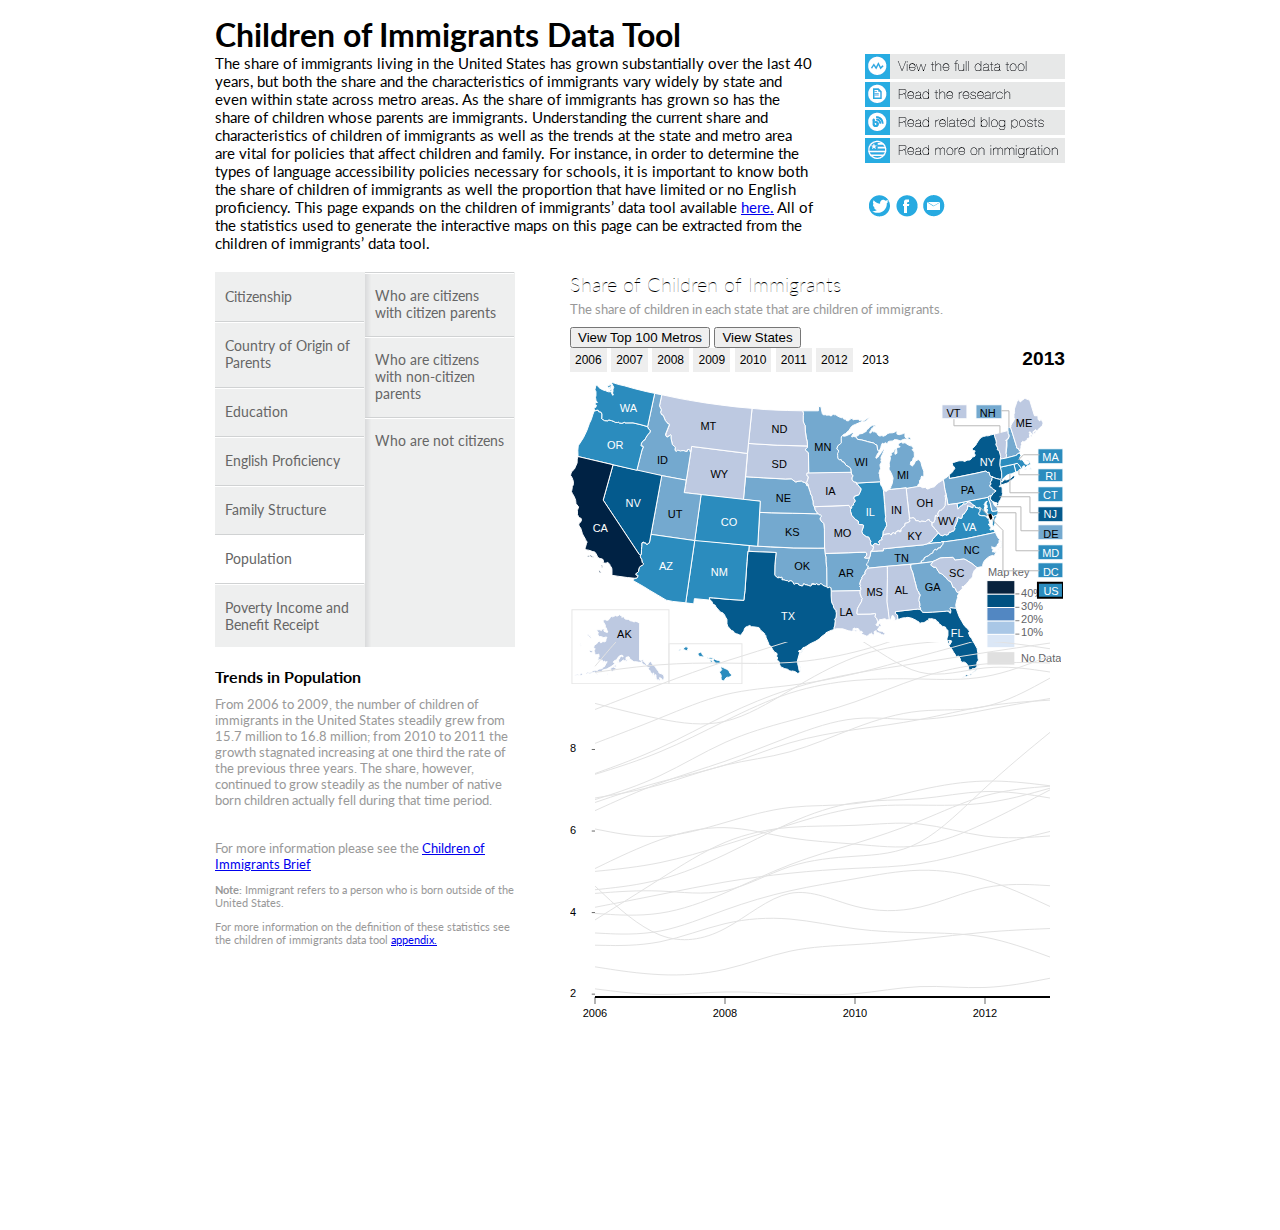
==== commit 89cbc59d: "added alternate projected map with circles" ====
--- a/coi.html
+++ b/coi.html
@@ -114,9 +114,6 @@
       </div>
       <div id="coi">
         <div id="key">
-          <?xml version="1.0" encoding="utf-8" ?>
-          <!-- Generator: Adobe Illustrator 15.1.0, SVG Export Plug-In . SVG Version: 6.00 Build 0)  -->
-          <!DOCTYPE svg PUBLIC "-//W3C//DTD SVG 1.1//EN" "http://www.w3.org/Graphics/SVG/1.1/DTD/svg11.dtd">
           <svg version="1.1" id="Layer_1" xmlns="http://www.w3.org/2000/svg" xmlns:xlink="http://www.w3.org/1999/xlink" x="0px" y="0px" width="81.167px" height="119.5px" viewBox="0 0 81.167 119.5" enable-background="new 0 0 81.167 119.5" xml:space="preserve">
             <g>
               <g>
@@ -152,6 +149,8 @@
           <div id="explainerText">
             The share of children in each state that are children of immigrants.
           </div>
+          <button id="view-metro" class="view-toggle-button">View Top 100 Metros</button>
+          <button id="view-states" class="view-toggle-button">View States</button>
           <div id="buttons">
             <button type="button" class="years" id="2006">2006</button>
             <button type="button" class="years" id="2007">2007</button>
@@ -165,9 +164,7 @@
             <!--<button type="button" id="play">Play</button>
 <button type="button" id="stop">Stop</button>-->
           </div>
-          <?xml version="1.0" encoding="utf-8" ?>
-          <!-- Generator: Adobe Illustrator 15.1.0, SVG Export Plug-In . SVG Version: 6.00 Build 0)  -->
-          <!DOCTYPE svg PUBLIC "-//W3C//DTD SVG 1.1//EN" "http://www.w3.org/Graphics/SVG/1.1/DTD/svg11.dtd">
+          <div id="map-container">
           <svg version="1.1" id="svg2" inkscape:output_extension="org.inkscape.output.svg.inkscape" sodipodi:version="0.32" inkscape:version="0.46" sodipodi:docname="United States WIP.svg" xmlns:rdf="http://www.w3.org/1999/02/22-rdf-syntax-ns#" xmlns:inkscape="http://www.inkscape.org/namespaces/inkscape" xmlns:svg="http://www.w3.org/2000/svg" xmlns:sodipodi="http://sodipodi.sourceforge.net/DTD/sodipodi-0.dtd" xmlns:cc="http://creativecommons.org/ns#" xmlns:dc="http://purl.org/dc/elements/1.1/" xmlns="http://www.w3.org/2000/svg" xmlns:xlink="http://www.w3.org/1999/xlink" x="0px" y="0px" width="493.455px" height="302.255px" viewBox="-2.455 347.745 493.455 302.255" enable-background="new -2.455 347.745 493.455 302.255" xml:space="preserve">
             <path id="MD" fill="#D3D3D3" stroke="#FFFFFF" class="state" d="M490.5,525.5h-25v-15h25V525.5z M425.694,478.771l-1.049,2.103l-3.477,1.461
 
@@ -1815,6 +1812,7 @@
 
   c0,0-0.64-0.761-0.64-0.972c0-0.212,0-1.141,0-1.141L27.03,536.04z" />
           </svg>
+          </div>
         </div>
         <!-- @end map -->
         <div id="explainer">
@@ -1838,6 +1836,7 @@
   <!-- @end #main-wrapper -->
   <script type="text/javascript" src="jquery-1.4.4.min.js"></script>
   <script type="text/javascript" src="d3.v3.min.js"></script>
+  <script type="text/javascript" src="topojson.min.js"></script>
   <script type="text/javascript" src="queue.v1.min.js"></script>
   <script type="text/javascript" src="data.js"></script>
   <script type="text/javascript" src="coi.js"></script>
--- a/coi.css
+++ b/coi.css
@@ -27,6 +27,8 @@
   padding: 0;
 }
 
+
+
 #textIntro {
   margin-bottom: 15px;
   width: 600px;
@@ -378,3 +380,13 @@
   background-position: center;
   background-repeat: no-repeat;
 }
+
+
+.metro-map-circles {
+  stroke: #000;
+  opacity : 0.65;
+}
+
+.hidden {
+  opacity : 0;
+}
